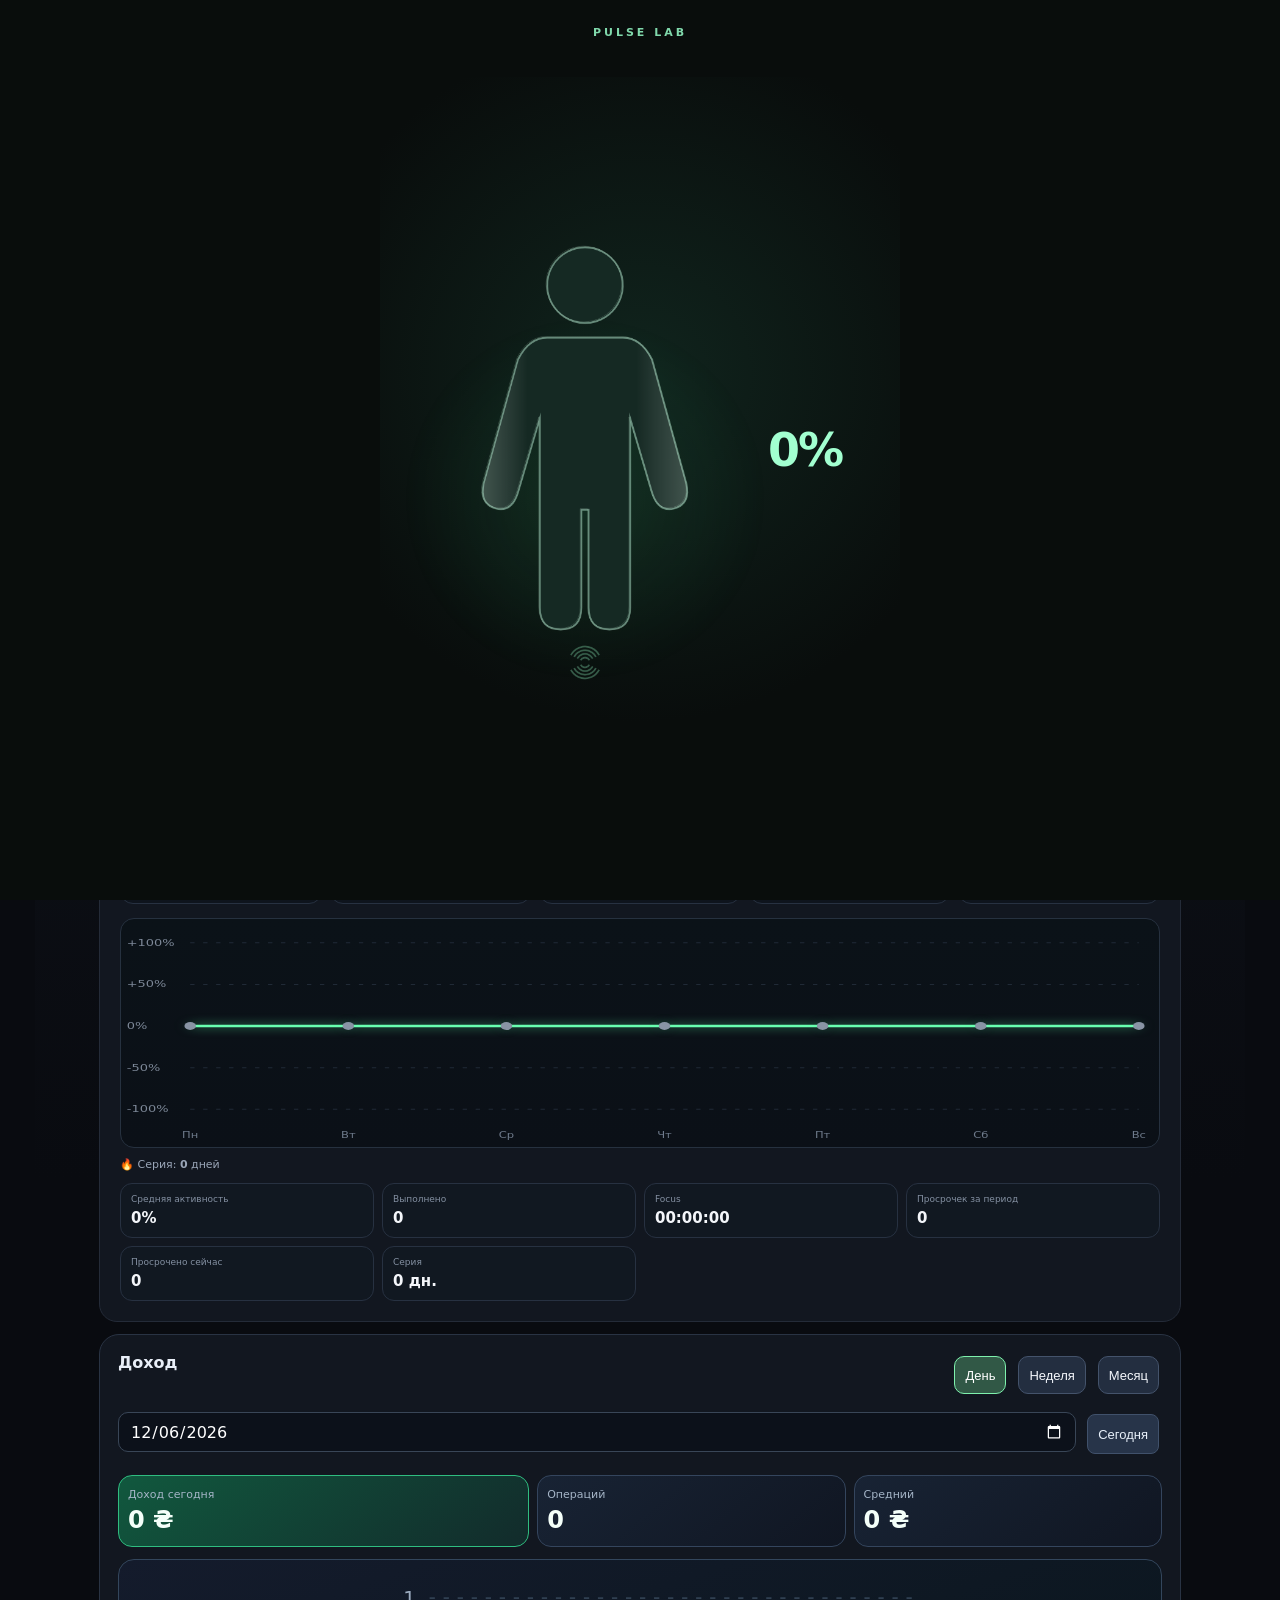
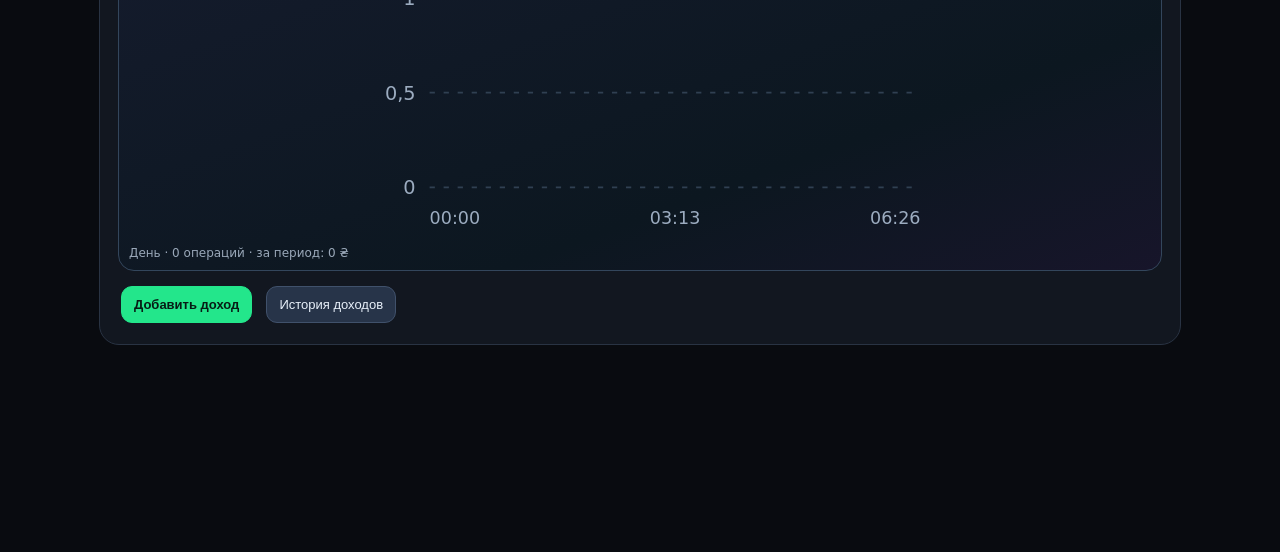
==== public/index.html @ f52d04af "Publish numbered income markers to production and refresh settings version/date" ====
<!doctype html><html lang="ru"><head>
<meta charset="utf-8"><meta name="viewport" content="width=device-width,initial-scale=1,viewport-fit=cover">
<meta name="theme-color" content="#0e1117"><meta name="robots" content="noindex,nofollow"><title>Pulse Dashboard</title><link rel="manifest" href="./manifest.json"><meta name="apple-mobile-web-app-capable" content="yes"><meta name="apple-mobile-web-app-status-bar-style" content="black-translucent"><meta name="apple-mobile-web-app-title" content="Pulse"><meta name="mobile-web-app-capable" content="yes">
<style>
*{box-sizing:border-box}html,body{min-height:100%;background:#090b10}body{margin:0;color:#f4f6fa;font-family:Inter,system-ui,-apple-system,"Segoe UI",sans-serif}.app{max-width:520px;min-height:100vh;margin:auto;padding:calc(24px + env(safe-area-inset-top)) 18px calc(145px + env(safe-area-inset-bottom));background:linear-gradient(180deg,#11151e,#090b10 55%)}.hidden{display:none!important}header{display:flex;justify-content:space-between;align-items:center;margin-bottom:20px}.eyebrow{font-size:11px;letter-spacing:3px;color:#8f9aab}h1{font-size:26px;margin:5px 0}.avatar{width:44px;height:44px;border:0;border-radius:14px;background:#f2f5f9;color:#11151e;display:grid;place-items:center;font-weight:800}.profile-wrap{position:relative}.profile-menu{position:absolute;right:0;top:52px;z-index:90;width:190px;background:#171c25;border:1px solid #343d4c;border-radius:14px;padding:7px;box-shadow:0 20px 50px #0009}.profile-menu button{width:100%;border:0;background:transparent;color:#e5eaf1;text-align:left;padding:11px;border-radius:9px}.hero{display:flex;align-items:center;justify-content:space-between;padding:20px;border:1px solid #2a3140;border-radius:22px;background:linear-gradient(135deg,#1d2431,#121720)}.hero span{display:block;color:#8994a6;font-size:13px}.hero strong{display:block;font-size:20px;margin-top:5px}.score{width:76px;height:76px;border-radius:50%;border:7px solid #dce7f7;display:flex;flex-direction:column;align-items:center;justify-content:center}.score b{font-size:23px}.score small{font-size:9px;color:#8994a6}.stats{display:grid;grid-template-columns:repeat(3,1fr);gap:10px;margin:14px 0}.stats article,.panel,.settings-card{background:#121720;border:1px solid #242b38;border-radius:18px;padding:15px}.stats article{min-height:70px;display:flex;justify-content:center;flex-direction:column}.stats span{display:block;color:#8994a6;font-size:11px}.stats b{display:block;font-size:18px;margin-top:7px}.clickable{cursor:pointer}.panel,.settings-card{margin-top:12px}.panel-title,.modal-head{display:flex;align-items:center;justify-content:space-between;gap:12px}.panel-title h2,.settings-card h2{font-size:16px;margin:0}.panel-title>span{font-size:11px;color:#8994a6}.task-row{display:grid;grid-template-columns:minmax(0,1fr);align-items:center;gap:10px;padding:13px 0;border-bottom:1px solid #252b36;cursor:pointer}.task-row:last-child{border-bottom:0}.task-text{font-size:14px;overflow-wrap:anywhere}.task-text small{font-size:10px;color:#aeb8c7}.delete-btn{width:34px;height:34px;border:0;background:transparent;color:#667181;font-size:16px}.empty{color:#778292;text-align:center;padding:24px 5px 10px;font-size:13px}.urgent{animation:pulseDanger 2.6s ease-in-out infinite}.urgent .countdown{color:#ff8e9e}.urgent .task-text small{color:#ff8e9e;font-weight:800}@keyframes pulseDanger{0%,100%{box-shadow:0 0 0 rgba(255,70,90,0);background:#121720}50%{box-shadow:0 0 20px rgba(255,70,90,.20);background:#24171c}}.chart{height:125px;display:flex;align-items:flex-end;gap:10px;padding-top:20px}.chart div{flex:1;background:linear-gradient(#eef3fb,#6f7c90);border-radius:7px 7px 3px 3px;min-height:5px}.days{display:flex;justify-content:space-between;color:#697486;font-size:10px;margin-top:8px}.streak-row{margin-top:14px;color:#9aa6b8;font-size:11px}.primary,.secondary,.danger-btn{border:0;border-radius:10px;padding:10px 13px;font-weight:700}.primary{background:#e8eef8;color:#11151e}.secondary{background:#29313d;color:#dfe6ef}.danger-btn{background:#3a2026;color:#ffdfe5}.task-summary,.project-summary{display:grid;grid-template-columns:repeat(3,1fr);gap:10px;margin-bottom:12px}.task-summary div,.project-summary div{background:#121720;border:1px solid #242b38;border-radius:16px;padding:14px}.task-summary span,.project-summary span{display:block;color:#8994a6;font-size:10px}.task-summary b,.project-summary b{display:block;font-size:20px;margin-top:7px}.task-filters{display:flex;gap:7px;overflow:auto;padding:2px 0 5px;margin-bottom:6px}.filter-btn{white-space:nowrap;border:1px solid #293241;background:#121720;color:#8994a6;border-radius:10px;padding:8px 11px;font-size:11px}.filter-btn.active{background:#e8eef8;color:#11151e;border-color:#e8eef8;font-weight:700}.full-task-card{background:#121720;border:1px solid #242b38;border-radius:17px;padding:14px;margin-top:10px;cursor:pointer}.full-task-card.done{border-left:4px solid #4bb879;background:linear-gradient(90deg,rgba(75,184,121,.09),#121720 35%)}.full-task-card.done h3{color:#58d58d;text-decoration:none}.full-task-card.deleted{opacity:.7;border-style:dashed}.full-task-top{display:grid;grid-template-columns:minmax(0,1fr) auto;gap:9px}.full-task-card h3{font-size:14px;margin:1px 0 4px}.full-task-card p{color:#8994a6;font-size:11px;line-height:1.45;margin:5px 0}.time-info{font-size:9px;color:#788496;margin-top:7px}.countdown{display:block;font-size:10px;font-weight:700;color:#cdd7e5;margin-top:5px}.countdown.overdue{color:#ff9cab}.project-badge{display:inline-block;margin-top:6px;padding:5px 8px;border-radius:8px;background:#243b58;color:#9dccff;font-size:10px;font-weight:800;cursor:pointer}.focus-total{display:inline-block;margin-top:8px;padding:6px 9px;border-radius:9px;background:#211b37;color:#d9c8ff;font-size:10px;font-weight:800}.done-report{margin-top:8px;padding:10px;border-radius:10px;background:#14271e;color:#bde8cd;font-size:11px;line-height:1.5}.done-meta{margin-top:7px;color:#8eb89e;font-size:10px}.task-card-actions{display:flex;gap:5px}.task-card-actions button{border:0;border-radius:7px;background:#252c38;color:#cbd3df;padding:6px 8px;font-size:10px}.task-card-actions .delete{background:#342126;color:#ffb8c2}.project-card{background:#121720;border:1px solid #242b38;border-left:4px solid #d9a928;border-radius:18px;padding:16px;margin-top:12px}.project-card.overdue{border-left-color:#d65764}.project-card.done{border-left-color:#4bb879}.project-card.flash{animation:flash 1.5s ease}@keyframes flash{50%{box-shadow:0 0 26px rgba(124,183,255,.42)}}.project-card-head{display:flex;justify-content:space-between;gap:12px}.project-card h3{margin:0;font-size:16px}.project-card p{color:#8994a6;font-size:12px;line-height:1.45;margin:8px 0 14px}.project-progress{height:8px;background:#252c38;border-radius:10px;overflow:hidden}.project-progress i{display:block;height:100%;background:#dce7f7}.project-meta{display:flex;justify-content:space-between;color:#8994a6;font-size:10px;margin-top:8px}.project-actions{display:flex;gap:7px}.mini-btn{border:0;background:#252c38;color:#cbd3df;border-radius:8px;padding:7px 9px;font-size:11px}.settings-card p,.settings-card small,.muted{color:#8994a6;line-height:1.5}.settings-card strong{display:block;font-size:22px;margin:8px 0}.wide{width:100%;margin-top:6px}.history-list{display:grid;gap:9px;margin-top:12px}.history-item{border:1px solid #2a3340;border-left:4px solid #94a0b0;border-radius:12px;padding:11px;background:#10151d}.history-item.green{border-left-color:#5bd18d}.history-item.blue{border-left-color:#7cb7ff}.history-item.yellow{border-left-color:#e8bd5d}.history-item.red{border-left-color:#ff7385}.history-item.violet{border-left-color:#b894ff}.history-item b{display:block;font-size:12px}.history-item small{display:block;color:#8994a6;font-size:9px;margin-top:4px}.history-item p{margin:6px 0 0;color:#cbd3df;font-size:11px}.bottom-nav{position:fixed;z-index:50;left:50%;bottom:0;transform:translateX(-50%);width:min(520px,100%);display:grid;grid-template-columns:repeat(4,1fr);padding:12px 8px calc(12px + env(safe-area-inset-bottom));background:rgba(14,17,23,.97);border-top:1px solid #252b36;backdrop-filter:blur(16px)}.bottom-nav button{border:0;background:none;color:#8b95a5;display:flex;flex-direction:column;align-items:center;justify-content:center;gap:5px;font-size:9px;min-height:48px}.bottom-nav svg{width:23px;height:23px;fill:none;stroke:currentColor;stroke-width:1.8}.bottom-nav .active{color:#dfe5ef}.add-nav{color:#fff!important;justify-content:center}.add-nav .plus{width:34px;height:34px;border-radius:11px;background:#edf2f8;color:#11151e;display:grid;place-items:center;font-size:25px;line-height:1;margin:0;box-shadow:none}.modal{position:fixed;inset:0;z-index:1000;display:flex;align-items:center;justify-content:center;padding:20px;background:#000b;backdrop-filter:blur(5px)}.modal-card{width:min(440px,100%);max-height:90vh;overflow:auto;padding:18px;background:#171c25;border:1px solid #343d4c;border-radius:20px}.modal-card{position:relative}.modal-head h3{margin:0;padding-right:54px}.modal-head button{border:0;background:none;color:#8792a3;font-size:23px}#taskDetailModal .modal-head{min-height:48px;align-items:flex-start}#detailClose{position:absolute;top:12px;right:12px;width:44px;height:44px;border-radius:14px!important;background:#252c38!important;color:#dfe5ef!important;font-size:30px!important;line-height:1!important;display:grid;place-items:center;padding:0!important}#taskDetailModal .detail-grid{margin-top:14px}.modal-card input,.modal-card textarea,.modal-card select{width:100%;padding:13px;border-radius:12px;border:1px solid #3a4352;background:#0d1118;color:#fff;color-scheme:dark}.modal-card input{margin:14px 0}.modal-card textarea{min-height:92px;resize:vertical;margin:0 0 15px}.modal-card select{margin:0 0 15px}.modal-card input[type=datetime-local]{margin:0 0 12px}.field-label{display:block;color:#a3adbc;font-size:12px;margin:5px 0 8px}.actions{display:flex;justify-content:flex-end;gap:9px;margin-top:14px}.detail-grid{display:grid;grid-template-columns:minmax(0,1fr) 120px;gap:14px}.detail-focus{border:1px solid #654da2;background:radial-gradient(circle at 50% 30%,rgba(184,148,255,.22),#1c1830);color:#eee7ff;border-radius:16px;padding:12px;text-align:center;min-height:112px;display:flex;flex-direction:column;justify-content:center;align-items:center;animation:focusPulse 2.2s ease-in-out infinite}.detail-focus.running{animation:none;background:#14271e;border-color:#4b9b6b}.detail-focus b{font-size:14px}.detail-focus small{font-size:9px;color:#c9baf0;margin-top:5px}.detail-focus span{font-size:12px;font-weight:800;margin-top:6px}@keyframes focusPulse{0%,100%{box-shadow:0 0 0 rgba(184,148,255,0)}50%{box-shadow:0 0 28px rgba(184,148,255,.36)}}.notes-head{display:flex;justify-content:space-between;align-items:center;margin-top:16px}.notes-head h4{margin:0}.notes-list{display:grid;gap:8px;margin-top:9px}.note{background:#10151c;border:1px solid #2a3340;border-radius:12px;padding:10px}.note small{color:#8994a6;font-size:9px}.note p{font-size:12px;line-height:1.5;margin:6px 0;white-space:pre-wrap}.note-actions{display:flex;gap:7px}.note-actions button{border:0;background:#252c38;color:#cbd3df;border-radius:7px;padding:6px 8px;font-size:9px}.note-actions .delete{background:#342126;color:#ffb8c2}.focus-overlay{position:fixed;inset:0;z-index:1500;background:#000c;display:grid;place-items:center;padding:20px;backdrop-filter:blur(8px)}.focus-box{width:min(400px,100%);background:#151b25;border:1px solid #354154;border-radius:24px;padding:24px;text-align:center}.focus-box h2{font-size:18px}.focus-clock{font-size:44px;font-weight:800;letter-spacing:2px;margin:28px 0}.focus-actions{display:flex;justify-content:center;gap:10px}@media(min-width:700px){body{padding:35px}.app{border-radius:28px}}@media(min-width:1100px){.app{max-width:900px}.bottom-nav{width:min(900px,100%)}.panel{padding:20px}}@media(min-width:2000px){.app{max-width:1500px;padding:46px 50px 190px}.bottom-nav{width:min(1500px,100%)}h1{font-size:38px}.stats article{min-height:110px}.stats span{font-size:16px}.stats b{font-size:30px}.panel{padding:28px}.panel-title h2{font-size:24px}.task-text,.full-task-card h3{font-size:19px}.chart{height:220px}.modal-card{width:min(700px,100%);font-size:18px}.focus-box{width:min(620px,100%)}.focus-clock{font-size:74px}}@media(min-width:3200px){.app{max-width:2300px;padding:70px 80px 250px}.bottom-nav{width:min(2300px,100%)}h1{font-size:54px}.eyebrow{font-size:18px}.hero{padding:46px}.hero strong{font-size:44px}.stats article{min-height:150px}.stats span{font-size:22px}.stats b{font-size:46px}.panel{padding:38px;border-radius:30px}.panel-title h2{font-size:34px}.task-text,.full-task-card h3,.project-card h3{font-size:27px}.chart{height:320px}.bottom-nav button{font-size:20px}.bottom-nav svg{width:42px;height:42px}}

.draft-head{display:flex;align-items:center;justify-content:space-between;gap:10px;border-top:1px solid #2b3340;padding-top:13px;margin-top:6px}.draft-row{display:grid;grid-template-columns:22px minmax(0,1fr) 36px;gap:8px;align-items:center;margin-top:8px}.draft-row input{margin:0!important}.draft-row .draft-check{width:17px!important;height:17px!important}.draft-row button{border:0;border-radius:8px;background:#342126;color:#ffb8c2;height:38px}.project-inline-tasks{margin-top:11px;border-top:1px solid #252d39;padding-top:8px}.project-inline-task{display:flex;align-items:center;gap:8px;padding:6px 0;font-size:11px;color:#d3dae4}.project-inline-task input{width:15px;height:15px;margin:0}.project-inline-task.done span{color:#58d58d}.task-side{display:flex;flex-direction:column;align-items:stretch;gap:8px;min-width:108px}.card-focus-btn{border:1px solid #654da2!important;background:radial-gradient(circle at 50% 30%,rgba(184,148,255,.25),#1c1830)!important;color:#eee7ff!important;border-radius:12px!important;padding:13px 10px!important;font-size:12px!important;font-weight:800!important;animation:focusPulse 2.2s ease-in-out infinite}.card-focus-btn.running{animation:none;background:#14271e!important;border-color:#4b9b6b!important}.card-focus-time{font-size:10px;color:#c9baf0;text-align:center;font-variant-numeric:tabular-nums}.detail-focus-wrap{display:flex;flex-direction:column;gap:7px}.detail-focus-time{text-align:center;color:#c9baf0;font-size:11px;font-weight:800;font-variant-numeric:tabular-nums}

.task-side{min-width:124px}
.task-card-actions{display:grid!important;grid-template-columns:1fr 1fr;gap:8px!important}
.task-card-actions button{min-width:0!important;height:40px!important;padding:0!important;font-size:18px!important;border-radius:11px!important;display:grid;place-items:center}
.task-card-actions .edit-icon{font-size:19px!important}
.card-focus-btn{width:100%;min-height:54px}
.project-summary.project-filters{display:grid;grid-template-columns:repeat(3,1fr);gap:10px}
.project-filter-btn{border:1px solid #242b38;background:#121720;color:#f4f6fa;border-radius:16px;padding:14px;text-align:left}
.project-filter-btn span{display:block;color:#8994a6;font-size:10px}
.project-filter-btn b{display:block;font-size:20px;margin-top:7px}
.project-filter-btn.active{border-color:#dce7f7;box-shadow:inset 0 0 0 1px rgba(220,231,247,.25);background:#18202c}
.detail-delete-row{display:flex;justify-content:flex-end;margin-top:12px}
.detail-delete-btn{border:1px solid #5b2c35;background:#342126;color:#ffb8c2;border-radius:10px;padding:10px 13px;font-weight:700}

.note-flag{display:inline-grid;place-items:center;min-width:31px;height:22px;padding:0 6px;border:1px solid #3a4658;border-radius:7px;background:#202734;color:#b9c5d6;font-size:9px;font-weight:800;letter-spacing:.5px;text-transform:lowercase}
.task-row.has-note{grid-template-columns:minmax(0,1fr) auto}
.task-note-flag{align-self:center}
.full-task-note-flag{margin-top:7px}
.detail-actions{display:grid!important;grid-template-columns:1fr 1fr 1.35fr!important;gap:9px!important;align-items:stretch}
.detail-actions button{min-width:0}
.detail-delete-btn{border:1px solid #5b2c35;background:#342126;color:#ffb8c2;border-radius:10px;padding:10px 9px;font-weight:700}
</style><style>
.liquid-panel{margin:16px 0;padding:22px;border:1px solid #284639;border-radius:24px;background:radial-gradient(ellipse at 40% 40%,#15342966,transparent 65%),#10191a}.liquid-top{display:flex;justify-content:space-between;gap:12px;align-items:center}.liquid-top h2{font-size:19px;margin:5px 0}.liquid-kicker{color:#80d9ac;font-size:10px;letter-spacing:2px}.liquid-tag{font-size:10px;color:#9ddbb9;border:1px solid #365c46;padding:6px 9px;border-radius:20px}.liquid-stage{position:relative;display:grid;grid-template-columns:1fr 100px;align-items:center;min-height:320px}.liquid-stage canvas{width:100%;height:340px;object-fit:contain;touch-action:pan-y;cursor:grab}.liquid-value strong{font-size:43px;color:#a2ffd0;letter-spacing:-2px}.liquid-value p{font-size:11px;color:#92aa9d;line-height:1.6}.liquid-controls{display:flex;flex-wrap:wrap;gap:8px}.liquid-controls button{min-height:44px;border:1px solid #315c45;border-radius:12px;padding:10px 12px;background:#1b3024;color:#d7ffe6;font:inherit;font-size:12px}.liquid-controls button:first-child{background:#a2ffd0;color:#11251a;font-weight:750}.liquid-label{display:flex;justify-content:space-between;margin-top:20px;color:#a4baad;font-size:11px}.liquid-panel input[type=range]{width:100%;accent-color:#86efb0;min-height:36px}.liquid-status{min-height:34px;font-size:11px;line-height:1.5;color:#90a99b;margin:10px 0 0}.liquid-note{font-size:10px;color:#647c6d;line-height:1.5;margin:8px 0 0}@media(max-width:370px){.liquid-panel{padding:15px}.liquid-stage{grid-template-columns:1fr 85px}.liquid-value strong{font-size:36px}}
</style>
<style id="pulse40css">
.ext-badges{display:inline-flex;gap:5px;align-items:center;margin-top:6px;flex-wrap:wrap}.ext-badge{display:inline-grid;place-items:center;min-width:25px;height:22px;padding:0 6px;border:1px solid #3a4658;border-radius:7px;background:#202734;color:#c9d5e6;font-size:10px;font-weight:800}.ext-badge.daily{color:#a2ffd0;border-color:#315c45}.ext-badge.material{color:#f6d48e;border-color:#66552f}.ext-badge.check{color:#b9d8ff;border-color:#35527a}.ext-section{margin-top:13px;padding:13px;border:1px solid #283140;border-radius:14px;background:#0f141c}.ext-section h4{margin:0 0 10px;font-size:13px}.ext-row{display:flex;gap:8px;align-items:center;margin:7px 0}.ext-row input[type=text],.ext-row input[type=url],.ext-row input[type=time],.ext-row input[type=date],.ext-row select{flex:1;min-width:0;background:#0c1017;border:1px solid #303949;color:#eef3f9;border-radius:9px;padding:9px}.ext-mini{border:0;border-radius:8px;background:#28313e;color:#dce5ef;padding:7px 9px}.ext-danger{background:#3a2026;color:#ffdfe5}.ext-muted{color:#7f8a9b;font-size:10px;line-height:1.45}.ext-tabs{display:flex;gap:6px;overflow:auto;margin:8px 0 12px}.ext-tabs button{white-space:nowrap;border:1px solid #293241;background:#121720;color:#8994a6;border-radius:9px;padding:7px 10px;font-size:10px}.ext-tabs button.active{background:#e8eef8;color:#11151e}.ext-grid{display:grid;grid-template-columns:repeat(2,1fr);gap:8px}.ext-metric{background:#111821;border:1px solid #273141;border-radius:12px;padding:10px}.ext-metric span{display:block;color:#8490a2;font-size:9px}.ext-metric b{display:block;margin-top:5px;font-size:15px}.daily-rule-card{background:#121720;border:1px solid #284639;border-left:4px solid #63d79a;border-radius:16px;padding:13px;margin-top:10px}.daily-rule-card.paused{opacity:.58}.daily-rule-card h3{margin:0 0 6px;font-size:14px}.daily-rule-card p{margin:4px 0;color:#8994a6;font-size:11px}.calendar-box{background:#10151d;border:1px solid #273141;border-radius:15px;padding:12px;margin-bottom:10px}.calendar-head{display:flex;justify-content:space-between;align-items:center;gap:8px}.calendar-list{margin-top:10px}.calendar-item{border-top:1px solid #252d39;padding:9px 0}.calendar-item:first-child{border-top:0}.calendar-item b{font-size:12px}.calendar-item small{display:block;color:#8490a2;margin-top:3px}.pulse-modal-screen{position:fixed;inset:0;z-index:600;background:#090b10f5;display:grid;place-items:center;padding:18px}.pulse-modal-card{width:min(520px,100%);max-height:90vh;overflow:auto;background:#121720;border:1px solid #2a3443;border-radius:22px;padding:18px}.pulse-modal-card h2{margin:0 0 12px}.pulse-modal-card .actions{position:sticky;bottom:0;background:#121720;padding-top:10px}.morning-kpi{display:grid;grid-template-columns:repeat(2,1fr);gap:8px;margin:12px 0}.morning-kpi div{background:#0e141d;border:1px solid #273141;border-radius:12px;padding:11px}.morning-kpi span{font-size:9px;color:#8490a2;display:block}.morning-kpi b{font-size:15px;display:block;margin-top:5px}.project-dashboard{position:fixed;inset:0;z-index:550;background:#090b10;overflow:auto;padding:calc(22px + env(safe-area-inset-top)) 18px calc(40px + env(safe-area-inset-bottom))}.project-dashboard-inner{max-width:520px;margin:auto}.project-dashboard-top{display:flex;justify-content:space-between;gap:10px;align-items:center}.project-dashboard-progress{font-size:42px;font-weight:850;margin:16px 0}.project-dashboard-list .full-task-card{margin-top:8px}.activity-summary{margin-top:10px}.activity-bars{height:100px;display:flex;align-items:flex-end;gap:4px;margin-top:10px}.activity-bars i{flex:1;min-height:3px;background:#8794a7;border-radius:4px 4px 2px 2px}.score-log{max-height:210px;overflow:auto}.score-log div{display:flex;justify-content:space-between;gap:10px;padding:7px 0;border-bottom:1px solid #252d39;font-size:10px}.score-log strong.pos{color:#6fe5a4}.score-log strong.neg{color:#ff9cab}
#pulseAnimScreen{position:fixed;inset:0;z-index:700;background:#090d0c;display:flex;align-items:center;justify-content:center;padding:12px}#pulseAnimScreen.hidden{display:none!important}#pulseAnimScreen .liquid-panel{width:min(520px,100%);margin:0;border:0;background:radial-gradient(circle at 50% 40%,#15342999,transparent 67%);box-shadow:none}#pulseAnimScreen .liquid-top,#pulseAnimScreen .liquid-controls,#pulseAnimScreen .liquid-label,#pulseAnimScreen .liquid-panel>input,#pulseAnimScreen .liquid-status,#pulseAnimScreen .liquid-note{display:none!important}#pulseAnimScreen .liquid-stage{grid-template-columns:1fr 110px;min-height:78vh}#pulseAnimScreen .liquid-stage canvas{height:72vh;max-height:680px}#pulseAnimScreen .liquid-value strong{font-size:46px}#pulseAnimScreen .liquid-value p:first-of-type{display:none}.pulse-splash{animation:pulseScreenFlash .9s ease}@keyframes pulseScreenFlash{0%{box-shadow:inset 0 0 0 0 #68f2aa00}35%{box-shadow:inset 0 0 120px 25px #68f2aa55}100%{box-shadow:inset 0 0 0 0 #68f2aa00}}
.settings-ext label{display:flex;justify-content:space-between;align-items:center;gap:12px;margin:10px 0;font-size:12px}.settings-ext input,.settings-ext select{background:#0c1017;color:#eef3f9;border:1px solid #303949;border-radius:9px;padding:8px;max-width:170px}.rule-days{display:flex;gap:5px;flex-wrap:wrap}.rule-days label{display:flex;gap:3px;align-items:center;background:#171e28;border-radius:8px;padding:6px;font-size:10px}
</style>
<style id="pulseCorrections41">
/* Corrections 1-13: presentation only where possible, preserving current Pulse behavior */
#pulseAnimScreen .anim-brand{position:absolute;top:calc(26px + env(safe-area-inset-top));left:50%;transform:translateX(-50%);z-index:3;color:#80d9ac;font-size:11px;font-weight:800;letter-spacing:3px;white-space:nowrap}
#pulseAnimScreen #liquidAngle{display:none!important}
.score{position:relative;overflow:hidden;border:2px solid #667181!important;background:#0d1218!important;isolation:isolate}
.score canvas{position:absolute;inset:0;width:100%;height:100%;z-index:0;pointer-events:none}
.score b,.score small{position:relative;z-index:2;text-shadow:0 1px 4px #000}
.score b{line-height:1}
.task-row{grid-template-columns:minmax(0,1fr) auto!important}
.task-row .task-text{grid-column:1;min-width:0}
.task-row .ext-badges{grid-column:2;grid-row:1;align-self:center;justify-self:end;margin:0;max-width:190px;justify-content:flex-end}
.task-row>.note-flag{display:none!important}
.ext-badges svg{width:13px;height:13px;display:block}
#taskList{border-top:1px solid #252b36;margin-top:12px;padding-top:2px}
#extChecklist .ext-row{display:grid;grid-template-columns:24px minmax(0,1fr) 38px;gap:9px;align-items:center}
#extChecklist .ext-row input[type=checkbox]{width:18px!important;height:18px!important;margin:0!important;justify-self:center}
#extChecklist .ext-row input[type=text]{width:100%!important;min-width:0!important;margin:0!important;color:#eef3f9!important;background:#0c1017!important}
#extChecklist .ext-row button{width:38px;height:38px;padding:0}
#detailClose{display:none!important}
#detailOk{width:100%;margin-top:14px;min-height:46px}
.pulse-modal-card input,.pulse-modal-card textarea,.pulse-modal-card select{width:100%;padding:12px;border-radius:11px;border:1px solid #3a4352;background:#0d1118;color:#fff;color-scheme:dark;font:inherit}
.pulse-modal-card input,.pulse-modal-card select{margin:7px 0 12px}
.rule-week{display:grid;grid-template-columns:repeat(7,1fr);gap:6px;margin:8px 0 14px}
.rule-day{min-width:0;border:1px solid #313b4b;background:#111821;color:#7f8a9b;border-radius:10px;padding:9px 2px;font-size:10px;font-weight:800}
.rule-day.active{background:#dfe8f4;color:#11151e;border-color:#dfe8f4}
#extRuleDays.rule-week{display:grid!important}
#extRuleDays.rule-week.hidden{display:none!important}
#extRuleDays .rule-day{cursor:pointer}
@media(min-width:700px){
  .modal{align-items:flex-start!important;overflow-y:auto!important;padding-top:calc(48px + env(safe-area-inset-top))!important;padding-bottom:calc(32px + env(safe-area-inset-bottom))!important}
  .modal-card{margin:0 auto!important;max-height:calc(100dvh - 96px - env(safe-area-inset-top) - env(safe-area-inset-bottom))!important}
  .pulse-modal-screen{align-items:flex-start!important;overflow-y:auto!important;padding-top:calc(48px + env(safe-area-inset-top))!important;padding-bottom:calc(32px + env(safe-area-inset-bottom))!important}
  .pulse-modal-card{margin:0 auto!important;max-height:calc(100dvh - 96px - env(safe-area-inset-top) - env(safe-area-inset-bottom))!important}
}
</style>
<style id="pulseHotfix42">
.modal,.pulse-modal-screen{align-items:flex-start!important;overflow-y:auto!important;padding-top:max(48px,calc(env(safe-area-inset-top) + 32px))!important;padding-bottom:max(28px,calc(env(safe-area-inset-bottom) + 20px))!important}
.modal-card,.pulse-modal-card{margin:0 auto!important;max-height:calc(100dvh - 88px - env(safe-area-inset-top) - env(safe-area-inset-bottom))!important}
@media(max-height:650px){.modal,.pulse-modal-screen{padding-top:max(28px,calc(env(safe-area-inset-top) + 20px))!important}.modal-card,.pulse-modal-card{max-height:calc(100dvh - 54px - env(safe-area-inset-top) - env(safe-area-inset-bottom))!important}}
</style><style id="pulseScoreRepair43">.score-total{border-bottom:1px solid #303949;padding-bottom:8px!important;margin-bottom:6px!important;font-weight:800}</style><style id="pulseActivityNeon44">
.activity-today{display:grid;grid-template-columns:repeat(5,minmax(0,1fr));gap:8px;margin:12px 0 14px}
.activity-today .today-metric{background:#0e141d;border:1px solid #273141;border-radius:13px;padding:10px;min-width:0}
.activity-today span{display:block;color:#7f8b9d;font-size:9px;margin-bottom:5px}
.activity-today b{display:block;font-size:14px;white-space:nowrap;overflow:hidden;text-overflow:ellipsis}
.activity-today b.pos{color:#7dffc0;text-shadow:0 0 12px rgba(64,255,164,.35)}
.activity-today b.neg{color:#ff8295;text-shadow:0 0 12px rgba(255,73,105,.32)}
#activityChart{height:230px!important;display:block!important;padding:0!important;position:relative;overflow:hidden;border:1px solid #26313f;border-radius:14px;background:linear-gradient(180deg,#0b1218,#0b1017)}
#activityChart svg{display:block;width:100%;height:100%}
#activityDays{display:none!important}
.activity-summary{margin-top:12px}
.activity-summary .ext-grid{grid-template-columns:repeat(4,minmax(0,1fr))}
.neon-grid{stroke:#2a3544;stroke-width:1;stroke-dasharray:3 6;opacity:.7}
.neon-zero{stroke:#768396;stroke-width:1.4;opacity:.9}
.neon-pos{stroke:#68ffb0;stroke-width:2.5;filter:drop-shadow(0 0 5px rgba(91,255,171,.7))}
.neon-neg{stroke:#ff627a;stroke-width:2.5;filter:drop-shadow(0 0 5px rgba(255,76,105,.72))}
.neon-marker-pos{fill:#75ffb7;filter:drop-shadow(0 0 5px rgba(91,255,171,.9))}
.neon-marker-neg{fill:#ff6a80;filter:drop-shadow(0 0 5px rgba(255,76,105,.9))}
.neon-marker-zero{fill:#8994a5}
.neon-axis{fill:#7e8999;font-size:9px}
.neon-date{fill:#6f7b8c;font-size:8px}
.streak-row{margin-top:10px}
@media(max-width:620px){
 .activity-today{grid-template-columns:repeat(2,minmax(0,1fr))}
 .activity-today .today-metric:first-child{grid-column:span 2}
 .activity-summary .ext-grid{grid-template-columns:repeat(2,minmax(0,1fr))}
 #activityChart{height:210px!important}
}
</style><style>@media(min-width:700px){.app{max-width:960px;padding:32px 38px 150px}.bottom-nav{width:min(960px,100%)}.ext-grid{grid-template-columns:repeat(4,minmax(0,1fr))}}@media(min-width:1200px){.app{max-width:1280px;padding:44px 64px 160px}.bottom-nav{width:min(1280px,100%)}.hero{min-height:260px}}@media(min-width:1920px){html{font-size:21px}.app{max-width:1600px}.bottom-nav{width:min(1600px,100%)}button,input,textarea,select{font-size:inherit}}@media(hover:none){button{min-height:40px}}@media(prefers-reduced-motion:reduce){*,*::before,*::after{animation-duration:.01ms!important;transition-duration:.01ms!important}}</style><style>.pulse-screen-header button,.pulse-screen button{font:inherit;color:#e8f0fa;background:#273449;border:1px solid #40516b;border-radius:12px;padding:11px 14px;min-height:42px}.pulse-screen-header button{font-size:13px}.pulse-screen{display:flex;flex-direction:column;gap:12px}.pulse-screen .pulse-card{background:linear-gradient(145deg,#1c2634,#131b27);border:1px solid #334155;border-radius:17px;padding:17px;margin:0}.pulse-screen .pulse-card b{font-size:16px}.pulse-screen .pulse-card p{font-size:14px;line-height:1.55;color:#c8d4e2}.pulse-screen .pulse-actions{display:flex;gap:6px;flex-wrap:wrap;margin-top:12px}.pulse-screen .pulse-actions button{font-size:12px;min-height:38px}.pulse-form{background:#101823;border:1px solid #354359;border-radius:16px;padding:16px;margin-top:8px}.pulse-form h2{margin:0 0 12px}.pulse-toolbar{display:flex;gap:8px;flex-wrap:wrap;align-items:center}.pulse-toolbar input{flex:1;min-width:150px}.pulse-countdown{font-size:20px;font-weight:750;letter-spacing:1px;color:#82efae;font-variant-numeric:tabular-nums;margin:8px 0}.pulse-income-period{display:flex;gap:3px;flex-wrap:wrap}.pulse-income-period button{padding:5px 7px;font-size:11px;min-height:30px;border:1px solid #40516b;border-radius:8px;background:#273449;color:#e8f0fa}.pulse-detail{padding:8px 0;border-top:1px solid #334155}.pulse-screen-header{gap:10px}</style><style>
#homeView .pulse-brand{font-size:clamp(27px,6vw,40px);font-weight:900;letter-spacing:.14em;line-height:1.05;margin:4px 0;background:linear-gradient(100deg,#fff 10%,#9fffd1 95%);background-clip:text;-webkit-background-clip:text;color:transparent;text-shadow:0 6px 28px #5bdba522}
#homeView header .eyebrow{font-size:10px;letter-spacing:.35em;color:#94a6bb}
#pulseHero,#pulseIncome{padding:18px!important;border-radius:20px!important;overflow:hidden}
#pulseDailyQuote{min-height:29px;overflow-wrap:anywhere}
#pulseHero .pulse-countdown{font-size:23px;font-weight:800;letter-spacing:.06em;color:#7ef1ad;font-variant-numeric:tabular-nums}
#pulseIncome .pulse-row{display:flex;align-items:flex-start;justify-content:space-between;gap:8px;flex-wrap:wrap}
#pulseIncome .pulse-income-total{font-size:25px;font-weight:800;margin:12px 0}
#pulseIncome .pulse-graph svg{display:block;width:100%;height:auto;min-height:135px}
#pulseIncome .pulse-income-period button{padding:8px 10px;min-height:38px}
#pulseIncome .pulse-income-period button.selected{background:#315846;border-color:#7ef1ad;color:white}
#pulseIncome .pulse-actions{display:flex;flex-wrap:wrap;gap:8px;margin-top:12px}
#pulseIncome .pulse-actions button{background:#273449;border:1px solid #40516b;color:#e8f0fa;border-radius:11px;padding:10px 12px}
#pulseAddMenu{max-height:min(70vh,430px);overflow:auto;padding:16px!important;border:1px solid #354459;border-radius:18px}
#pulseAddMenu button{background:#253348;color:#e9f1ff;border:1px solid #43536a;border-radius:12px;padding:12px;min-height:44px;margin:4px}
@media(min-width:700px){#pulseIncome .pulse-graph{max-width:100%}#pulseIncome .pulse-graph svg{max-height:270px}}
</style><style>#homeView header .eyebrow.pulse-brand{display:block!important;font-size:clamp(24px,5vw,38px)!important;letter-spacing:.16em!important;font-weight:900!important;line-height:1.15!important;color:#b4fbd2!important;opacity:1!important}#pulseHero .pulse-countdown{font-size:24px!important}#pulseIncome .pulse-graph{height:auto!important;min-height:148px}#pulseIncome .pulse-graph svg{height:auto!important;min-height:148px}#pulseAddMenu.hidden{display:none!important}.pulse-screen .pulse-card>*{margin-top:0}.pulse-screen .pulse-card>*+*{margin-top:10px}</style><style>#pulseIncome .pulse-income-date-row{display:flex;align-items:center;gap:8px;margin-top:10px;flex-wrap:nowrap}#pulseIncome .pulse-income-date-row input{flex:1;min-width:0;max-width:100%;height:40px}#pulseIncome .pulse-income-date-row button{flex:none;white-space:nowrap;min-height:40px;padding:8px 10px;border:1px solid #40516b;border-radius:8px;background:#273449;color:#e8f0fa}#pulseIncome .pulse-income-period{flex-wrap:nowrap;gap:6px}</style><style>#homeView header .eyebrow:not(.pulse-brand){font-size:11px!important;letter-spacing:.25em!important;color:#90a0b7!important;font-weight:500!important}#homeView header h1.pulse-brand{font-size:clamp(29px,7vw,40px)!important;letter-spacing:.16em!important}#pulseIncome .pulse-income-total{display:block!important;font-size:28px!important;font-weight:800!important;color:#f4f8ff!important;margin:14px 0!important}</style><style>
/* Scoped layout corrections: preview-only, notes and thoughts cards */
#pulseExtraView .pulse-screen{display:flex;flex-direction:column;gap:14px;min-width:0}
#pulseExtraView .pulse-screen>.pulse-toolbar{margin:0 0 2px;min-width:0}
#pulseExtraView .pulse-screen>.pulse-entry.pulse-card{display:flex;flex-direction:column;align-items:stretch;gap:10px;min-width:0;width:100%;padding:18px!important;margin:0!important;border-radius:18px;overflow-wrap:anywhere}
#pulseExtraView .pulse-entry.pulse-card>.pulse-row{display:flex;align-items:flex-start;justify-content:space-between;gap:12px;min-width:0}
#pulseExtraView .pulse-entry.pulse-card>.pulse-row>b{min-width:0;flex:1}
#pulseExtraView .pulse-entry.pulse-card>small{display:block;color:#94a3b8;font-size:12px;line-height:1.5}
#pulseExtraView .pulse-entry.pulse-card>p{margin:0!important;line-height:1.55;white-space:pre-wrap;overflow-wrap:anywhere}
#pulseExtraView .pulse-entry.pulse-card>.pulse-countdown{margin:0!important;line-height:1.25}
#pulseExtraView .pulse-entry.pulse-card>.pulse-actions{display:flex;flex-wrap:wrap;gap:8px;margin:2px 0 0!important}
#pulseExtraView .pulse-entry.pulse-card>.pulse-actions button{margin:0!important;min-height:42px}
#pulseExtraView .pulse-entry.pulse-card>.pulse-detail{padding:12px;border-radius:12px;background:#101923}
#pulseExtraView .pulse-screen>button{width:100%;min-height:46px;margin:0!important}
#pulseIncome .pulse-income-total{font-size:28px!important;font-weight:800!important;display:block!important}
</style><style>
/* Preview income history: keep the graph in normal document flow above its cards. */
#pulseExtraView .pulse-screen>.pulse-graph{display:block!important;position:relative!important;flex:none!important;width:100%!important;height:auto!important;min-height:0!important;overflow:visible!important;margin:0 0 12px!important}
#pulseExtraView .pulse-screen>.pulse-graph svg{display:block!important;width:100%!important;height:auto!important;min-height:155px!important;max-height:none!important}
#pulseExtraView .pulse-screen>.pulse-graph .pulse-small{position:static!important;display:block!important;line-height:1.5!important}
#pulseExtraView .pulse-screen>.pulse-entry.pulse-card{position:relative!important;flex:none!important}
</style><style>#pulseIncome .pulse-income-kpis{display:grid;grid-template-columns:1.2fr .9fr .9fr;gap:8px;margin:14px 0 12px}#pulseIncome .pulse-income-kpi{min-width:0;padding:12px 9px;border:1px solid #34455d;border-radius:14px;background:linear-gradient(140deg,#182334,#101622)}#pulseIncome .pulse-income-kpi-main{border-color:#2fbd80;background:linear-gradient(140deg,#11583e,#122b2b)}#pulseIncome .pulse-income-kpi small{display:block;color:#a5b5c7;font-size:11px;margin-bottom:5px}#pulseIncome .pulse-income-kpi strong{display:block;color:#f4fff9;font-size:clamp(15px,4vw,24px);white-space:nowrap;overflow:hidden;text-overflow:ellipsis}#pulseIncome .pulse-graph,#pulseExtraView .pulse-graph{position:relative;overflow:visible;border:1px solid #33465c;border-radius:16px;padding:10px;background:linear-gradient(160deg,#141b2c,#0c1720 65%,#17152a)}.pulse-income-point{cursor:pointer;outline:none}.pulse-income-point:focus{stroke:#fff;stroke-width:3}.pulse-income-tooltip{position:absolute;z-index:4;top:12px;right:12px;pointer-events:none;padding:9px 12px;border:1px solid #5d768e;border-radius:11px;background:#101c2cf5;color:#eaf8ff;box-shadow:0 8px 24px #0008;font-size:12px}.pulse-income-tooltip b{display:block;color:#6affad;font-size:17px;margin:3px 0}#pulseIncome .pulse-actions button:first-child{background:#23e68b;color:#071c15;border-color:#23e68b;font-weight:700}@media(max-width:380px){#pulseIncome .pulse-income-kpi{padding:9px 6px}#pulseIncome .pulse-income-kpi strong{font-size:15px}}</style></head><body><main class="app">
<section id="homeView"><header><div><span class="eyebrow">PULSE</span><h1>Мой дашборд</h1></div><div class="profile-wrap"><button id="profileBtn" class="avatar">VK</button><div id="profileMenu" class="profile-menu hidden"><button id="profileSettings">Настройки</button><button id="profileHistory">История</button></div></div></header>
<section class="liquid-panel" id="liquidWidget" aria-labelledby="liquidTitle">
<div class="liquid-top"><div><span class="liquid-kicker">PULSE LAB · LIQUID MOTION</span><h2 id="liquidTitle">Живая статистика</h2></div><span class="liquid-tag">Демо</span></div>
<div class="liquid-stage"><canvas id="liquidCanvas" width="600" height="760" aria-label="Силуэт человека с зелёной водой, реагирующей на наклон"></canvas><div class="liquid-value"><strong id="liquidPercent">72%</strong><p>Заполнение<br>человечка</p><p id="liquidAngle">Наклон 0°</p></div></div>
<div class="liquid-controls"><button type="button" id="liquidSensors">Включить датчики</button><button type="button" id="liquidZero">Калибровка</button><button type="button" id="liquidSplash">Всплеск</button></div>
<label class="liquid-label" for="liquidLevel"><span>Демонстрационный уровень</span><output id="liquidOutput">72%</output></label><input id="liquidLevel" type="range" min="0" max="100" value="72">
<p class="liquid-status" id="liquidStatus" role="status">Наклоняйте телефон после включения датчиков. Без датчиков — проведите пальцем по человечку.</p><p class="liquid-note">Уровень тестовый и не меняет статистику задач. Данные датчиков обрабатываются на устройстве.</p>
</section>

<section class="hero"><div><span>Сегодня</span><strong id="today"></strong></div><div class="score"><b id="score">0</b><small>баллов</small></div></section>
<section class="stats"><article><span>Задачи</span><b id="taskStat">0 / 0</b></article><article id="focusStatCard" class="clickable"><span>Фокус</span><b id="focusToday">0м</b></article><article id="projectStatCard" class="clickable"><span>Проекты</span><b id="projectStat">0</b></article></section>
<section class="panel"><div class="panel-title"><h2>На сегодня</h2><span>задачи</span></div><div id="taskList"></div><div id="emptyState" class="empty hidden">Актуальных задач пока нет.</div></section>
<section class="panel"><div class="panel-title"><h2>Активность</h2><span>7 дней</span></div><div id="activityChart" class="chart"></div><div id="activityDays" class="days"></div><div class="streak-row">🔥 Серия: <b id="streakDays">0</b> дней</div></section></section>
<section id="tasksView" class="hidden"><header><div><span class="eyebrow">PULSE</span><h1>Задачи</h1></div><button id="addFullTaskBtn" class="primary">+ Задача</button></header><div class="task-summary"><div><span>Всего</span><b id="tasksTotal">0</b></div><div><span>Срочно</span><b id="tasksUrgent">0</b></div><div><span>Готово</span><b id="tasksDone">0</b></div></div><div class="task-filters"><button class="filter-btn active" data-filter="today">Сегодня</button><button class="filter-btn" data-filter="urgent">Срочно</button><button class="filter-btn" data-filter="future">Календарь</button><button class="filter-btn" data-filter="done">Готово</button><button class="filter-btn" data-filter="overdue">Просроченные</button><button class="filter-btn" data-filter="deleted">Удалённые</button></div><div id="pulseTaskCalendar" class="pulse-calendar hidden"><label>Задачи на дату</label><input type="date" id="pulseTaskDate"></div><div id="fullTaskList"></div><div id="fullTaskEmpty" class="empty hidden">Задач по этому фильтру нет.</div></section>
<section id="projectsView" class="hidden"><header><div><span class="eyebrow">PULSE</span><h1>Проекты</h1></div><button id="addProjectBtn" class="primary">+ Проект</button></header><div class="project-summary project-filters"><button class="project-filter-btn" data-project-filter="overdue"><span>Просроченные</span><b id="projectsOverdue">0</b></button><button class="project-filter-btn active" data-project-filter="active"><span>Активных</span><b id="projectsActive">0</b></button><button class="project-filter-btn" data-project-filter="done"><span>Завершено</span><b id="projectsDone">0</b></button></div><div id="projectList"></div><div id="projectEmpty" class="empty hidden">Проектов пока нет.</div></section>
<section id="settingsView" class="hidden"><header><div><span class="eyebrow">PULSE</span><h1>Настройки</h1></div></header><div class="settings-card"><span class="muted">Версия</span><strong>Pulse Dashboard</strong><small>Версия с новым планированием, Focus и восстановленной логикой проектов.</small><p id="pulseBuildVersion">Версия: production-20261119-income-markers-v1</p><p id="pulseBuildUpdated">Дата обновления: 19.11.2026, 06:00 (Киев)</p></div><div class="settings-card"><h2>История</h2><p>Полный журнал действий Pulse.</p><button id="openHistoryBtn" class="wide primary">Открыть историю</button></div><div class="settings-card"><h2>Данные песочницы</h2><p id="savedCount"></p><p id="savedProjectCount"></p><small>Preview использует отдельное хранилище и не изменяет рабочие данные production.</small></div></section>
<section id="historyView" class="hidden"><header><div><span class="eyebrow">PULSE</span><h1>История</h1></div><button id="backSettingsBtn" class="secondary">Настройки</button></header><div class="settings-card"><div class="panel-title"><h2>Журнал действий</h2><span id="historyCount"></span></div><div class="pulse-calendar"><label>События за дату</label><input type="date" id="pulseHistoryDate"><button id="pulseHistoryAll" type="button">Все события</button></div><div id="historyList" class="history-list"></div></div></section>
</main>
<nav class="bottom-nav"><button id="homeNav" class="active"><svg viewBox="0 0 24 24"><path d="M3 11.5 12 4l9 7.5V21h-6v-6H9v6H3z"/></svg><span>Главная</span></button><button id="projectsNav"><svg viewBox="0 0 24 24"><path d="M4 4h6v6H4zm10 0h6v6h-6zM4 14h6v6H4zm10 0h6v6h-6z"/></svg><span>Проекты</span></button><button id="tasksNav"><svg viewBox="0 0 24 24"><path d="m5 12 4 4L19 6"/></svg><span>Задачи</span></button><button id="addNav" class="add-nav" aria-label="Добавить"><span class="plus">+</span></button></nav>

<div id="taskModal" class="modal hidden"><div class="modal-card"><div class="modal-head"><h3 id="taskModalTitle">Новая задача</h3><button id="taskClose">×</button></div><input id="taskInput" maxlength="100" placeholder="Название задачи"><textarea id="taskDescription" maxlength="500" placeholder="Описание"></textarea><label class="field-label">Проект</label><select id="taskProject"><option value="">Без проекта</option></select><label class="field-label">Начало</label><input id="taskStartAt" type="datetime-local"><label class="field-label">Дедлайн</label><input id="taskDeadlineAt" type="datetime-local"><div class="actions"><button id="taskCancel" class="secondary">Отмена</button><button id="taskSave" class="primary">Сохранить</button></div></div></div>
<div id="projectModal" class="modal hidden"><div class="modal-card"><div class="modal-head"><h3 id="projectModalTitle">Новый проект</h3><button id="projectClose">×</button></div><input id="projectName" maxlength="80" placeholder="Название проекта"><textarea id="projectDescription" maxlength="600" placeholder="Описание"></textarea><label class="field-label">Начало</label><input id="projectStartAt" type="datetime-local"><label class="field-label">Дедлайн</label><input id="projectDeadlineAt" type="datetime-local"><div class="draft-head"><strong>Задачи проекта</strong><button id="addDraftTaskBtn" class="secondary">+ Задача</button></div><div id="draftTaskList"></div><div class="actions"><button id="projectCancel" class="secondary">Отмена</button><button id="projectSave" class="primary">Сохранить проект</button></div></div></div>
<div id="taskDetailModal" class="modal hidden"><div class="modal-card"><div class="modal-head"><h3 id="detailTitle">Задача</h3><button id="detailClose">×</button></div><div class="detail-grid"><div><p id="detailDescription" class="muted"></p><div id="detailProject" class="project-badge hidden"></div><div id="detailTiming" class="time-info"></div><div id="detailCountdown" class="countdown"></div></div><div class="detail-focus-wrap"><button id="detailFocus" class="detail-focus"><b>▶ Фокус</b><small>начать работу</small></button><div class="detail-focus-time">Фокус: <span id="detailFocusTime">00:00:00</span></div></div></div><div class="notes-head"><h4>Заметки</h4><button id="addNoteBtn" class="secondary">+ Заметка</button></div><div id="notesList" class="notes-list"></div><div class="actions detail-actions"><button id="detailDelete" class="detail-delete-btn">Удалить</button><button id="detailEdit" class="secondary">Изменить</button><button id="detailComplete" class="primary">Задача выполнена</button></div></div></div>
<div id="noteModal" class="modal hidden"><div class="modal-card"><div class="modal-head"><h3 id="noteTitle">Новая заметка</h3><button id="noteClose">×</button></div><textarea id="noteText" maxlength="1500" placeholder="Сумма, адрес, телефон, ссылка, промежуточный результат…"></textarea><div class="actions"><button id="noteCancel" class="secondary">Отмена</button><button id="noteSave" class="primary">Сохранить</button></div></div></div>
<div id="completeModal" class="modal hidden"><div class="modal-card"><div class="modal-head"><h3>Отчёт о выполнении</h3><button id="completeClose">×</button></div><p class="muted">Комментарий обязателен перед завершением задачи.</p><textarea id="completeComment" maxlength="1200" placeholder="Что сделано / результат…"></textarea><div class="actions"><button id="completeCancel" class="secondary">Отмена</button><button id="completeSave" class="primary">Подтвердить</button></div></div></div><div id="deleteModal" class="modal hidden"><div class="modal-card"><div class="modal-head"><h3>Удаление задачи</h3><button id="deleteClose">×</button></div><p class="muted">Комментарий обязателен перед удалением задачи.</p><textarea id="deleteComment" maxlength="1200" placeholder="Причина удаления…"></textarea><div class="actions"><button id="deleteCancel" class="secondary">Отмена</button><button id="deleteSave" class="danger-btn">Удалить</button></div></div></div>
<div id="focusOverlay" class="focus-overlay hidden"><div class="focus-box"><span class="eyebrow">FOCUS</span><h2 id="focusTaskName">Задача</h2><div id="focusClock" class="focus-clock">00:00:00</div><div class="focus-actions"><button id="focusPause" class="secondary">Пауза</button><button id="focusStop" class="primary">Завершить</button></div></div></div>

<script>
(function(){"use strict";
var $=function(id){return document.getElementById(id)},PRE="pulse_preview_36_",TK=PRE+"tasks",PK=PRE+"projects",FK=PRE+"focus",HK=PRE+"history",PROD_TK="pulse_tasks_v2",PROD_PK="pulse_projects_v1",PROD_FK="pulse_focus_sessions_v1";
var iso=function(){return new Date().toISOString()},plus24=function(v){return new Date(new Date(v).getTime()+86400000).toISOString()};
function load(k){try{var a=JSON.parse(localStorage.getItem(k)||"null");return Array.isArray(a)?a:[]}catch(e){return[]}}
if(localStorage.getItem(TK)===null){localStorage.setItem(TK,JSON.stringify(load(PROD_TK)));localStorage.setItem(PK,JSON.stringify(load(PROD_PK)));localStorage.setItem(FK,JSON.stringify(load(PROD_FK)));localStorage.setItem(HK,JSON.stringify([{id:Date.now(),at:iso(),color:"gray",title:"Создана песочница",detail:"Рабочие данные скопированы в отдельное preview-хранилище."}]))}
var tasks=load(TK),projects=load(PK),focusSessions=load(FK),history=load(HK),now=iso(),filter="today",projectFilter="active",editTask=null,editProject=null,drafts=[],detailTaskId=null,noteEditId=null,completeTaskId=null,deleteTaskId=null,deleteAfter=null,focusRun=null,focusTick=null;
tasks=tasks.map(function(t){return Object.assign({description:"",projectId:"",createdAt:now,updatedAt:now,startAt:now,deadlineAt:plus24(t.startAt||now),done:false,completedAt:"",completionComment:"",deletedAt:"",notes:[]},t,{notes:Array.isArray(t.notes)?t.notes:[]})});
projects=projects.map(function(p){return Object.assign({createdAt:now,updatedAt:now,startAt:now,deadlineAt:plus24(p.startAt||now),completedAt:""},p)});
function save(){localStorage.setItem(TK,JSON.stringify(tasks));localStorage.setItem(PK,JSON.stringify(projects));localStorage.setItem(FK,JSON.stringify(focusSessions));localStorage.setItem(HK,JSON.stringify(history))}
function log(color,title,detail){history.unshift({id:Date.now()+Math.random(),at:iso(),color:color,title:title,detail:detail||""});history=history.slice(0,1000);save()}
function inp(v){var d=new Date(v);if(!v||isNaN(d))return"";var z=function(n){return String(n).padStart(2,"0")};return d.getFullYear()+"-"+z(d.getMonth()+1)+"-"+z(d.getDate())+"T"+z(d.getHours())+":"+z(d.getMinutes())}
function from(v){return v?new Date(v).toISOString():""}function fmt(v){return new Intl.DateTimeFormat("ru-RU",{day:"2-digit",month:"2-digit",year:"2-digit",hour:"2-digit",minute:"2-digit"}).format(new Date(v))}
function pname(id){var p=projects.find(function(x){return String(x.id)===String(id)});return p?p.name:""}function activeTasks(){return tasks.filter(function(t){return !t.deletedAt})}
function isOverdue(t){return !t.done&&!t.deletedAt&&new Date(t.deadlineAt).getTime()<Date.now()}function urgent(t){return isOverdue(t)&&(Date.now()-new Date(t.deadlineAt).getTime()<86400000)}
function cd(t){if(t.done)return "Выполнено "+fmt(t.completedAt||iso());var x=new Date(t.deadlineAt)-Date.now(),past=x<0,m=Math.floor(Math.abs(x)/60000),d=Math.floor(m/1440),h=Math.floor(m%1440/60),mm=m%60,s=d?d+"д "+h+"ч":h?h+"ч "+mm+"м":mm+"м";return past?"Просрочено на "+s:"Осталось "+s}
function urgentText(t){if(!urgent(t))return cd(t);var left=86400000-(Date.now()-new Date(t.deadlineAt).getTime()),sec=Math.floor(left/1000),h=Math.floor(sec/3600),m=Math.floor(sec%3600/60),ss=sec%60;return "Тревожный отсчёт · "+String(h).padStart(2,"0")+":"+String(m).padStart(2,"0")+":"+String(ss).padStart(2,"0")}
function dayKey(d){d=new Date(d);return d.getFullYear()+"-"+String(d.getMonth()+1).padStart(2,"0")+"-"+String(d.getDate()).padStart(2,"0")}function durText(ms){var m=Math.max(0,Math.floor(ms/60000)),h=Math.floor(m/60);return h?h+"ч "+m%60+"м":m+"м"}function clockText(ms){var s=Math.max(0,Math.floor(ms/1000)),h=Math.floor(s/3600),m=Math.floor(s%3600/60),ss=s%60;return [h,m,ss].map(function(x){return String(x).padStart(2,"0")}).join(":")}
function focusMs(t){return focusSessions.filter(function(s){return String(s.taskId)===String(t.id)}).reduce(function(a,s){return a+(s.durationMs||0)},0)}
function stats(){var a=activeTasks(),now=Date.now(),td=new Date().toDateString(),todayScope=a.filter(function(t){if(new Date(t.startAt).getTime()>now)return false;return new Date(t.startAt).toDateString()===td||new Date(t.deadlineAt).toDateString()===td||urgent(t)||(t.done&&t.completedAt&&new Date(t.completedAt).toDateString()===td)}),done=todayScope.filter(function(t){return t.done}).length,total=todayScope.length,p=total?Math.round(done/total*100):0;$("taskStat").textContent=done+" / "+total;$("score").textContent=p;$("tasksTotal").textContent=a.length;$("tasksUrgent").textContent=a.filter(urgent).length;$("tasksDone").textContent=a.filter(function(t){return t.done}).length;$("projectStat").textContent=projects.filter(function(p){return projectState(p,progress(p))==="active"}).length;$("savedCount").textContent="Сохранено задач: "+a.length;$("savedProjectCount").textContent="Сохранено проектов: "+projects.length}
function home(){var b=$("taskList");b.innerHTML="";var td=new Date().toDateString(),now=Date.now(),a=activeTasks().filter(function(t){return !t.done&&new Date(t.startAt).getTime()<=now&&(new Date(t.startAt).toDateString()===td||new Date(t.deadlineAt).toDateString()===td||urgent(t))}).sort(function(x,y){return new Date(x.deadlineAt)-new Date(y.deadlineAt)}).slice(0,7);a.forEach(function(t){var r=document.createElement("div");r.className="task-row"+(urgent(t)?" urgent":"");r.innerHTML='<span class="task-text"><b></b><br><small></small></span>'+(t.notes&&t.notes.length?'<span class="note-flag task-note-flag">txt</span>':'');if(t.notes&&t.notes.length)r.classList.add("has-note");r.querySelector("b").textContent=t.text;r.querySelector("small").textContent=urgentText(t);r.onclick=function(){openDetail(t.id)};b.append(r)});$("emptyState").classList.toggle("hidden",a.length>0)}
function match(t){if(filter==="deleted")return !!t.deletedAt;if(t.deletedAt)return false;var td=new Date().toDateString(),now=Date.now(),start=new Date(t.startAt).getTime();if(filter==="done")return t.done;if(filter==="urgent")return urgent(t);if(filter==="future")return new Date(t.startAt).toLocaleDateString("sv-SE")===(localStorage.getItem("pulse_preview_calendar_task")||new Date().toLocaleDateString("sv-SE"));if(filter==="overdue")return isOverdue(t);if(filter==="today")return !t.done&&start<=now&&(new Date(t.startAt).toDateString()===td||new Date(t.deadlineAt).toDateString()===td||urgent(t));return false}
function fullTasks(){var cal=$("pulseTaskCalendar");if(cal)cal.classList.toggle("hidden",filter!=="future");var b=$("fullTaskList");b.innerHTML="";var a=tasks.filter(match).sort(function(x,y){if(filter==="future")return new Date(x.startAt)-new Date(y.startAt);return Number(!!x.done)-Number(!!y.done)||new Date(x.deadlineAt)-new Date(y.deadlineAt)});a.forEach(function(t){var c=document.createElement("div");c.className="full-task-card"+(t.done?" done":"")+(urgent(t)?" urgent":"")+(t.deletedAt?" deleted":"");c.innerHTML='<div class="full-task-top"><div><h3></h3><p></p><div class="project-badge hidden"></div><span class="note-flag full-task-note-flag hidden">txt</span><div class="time-info"></div><div class="countdown"></div><div class="done-report hidden"></div><div class="done-meta hidden"></div></div><div class="task-side"><div class="task-card-actions"></div><button class="card-focus-btn">▶ Фокус</button><div class="card-focus-time"></div></div></div>';c.querySelector("h3").textContent=t.text;c.querySelector("p").textContent=t.description||"";var nf=c.querySelector(".full-task-note-flag");if(t.notes&&t.notes.length)nf.classList.remove("hidden");var pb=c.querySelector(".project-badge");if(pname(t.projectId)){pb.textContent=pname(t.projectId);pb.classList.remove("hidden");pb.onclick=function(e){e.stopPropagation();goProject(t.projectId)}}c.querySelector(".time-info").textContent="Начало: "+fmt(t.startAt)+" · Дедлайн: "+fmt(t.deadlineAt);var cn=c.querySelector(".countdown");cn.textContent=urgentText(t);if(isOverdue(t))cn.classList.add("overdue");var cf=c.querySelector(".card-focus-btn"),cft=c.querySelector(".card-focus-time");cf.classList.toggle("hidden",!!t.done||!!t.deletedAt);cf.classList.toggle("running",!!focusRun&&String(focusRun.taskId)===String(t.id));cf.onclick=function(e){e.stopPropagation();startFocus(t)};cft.textContent="Фокус: "+clockText(focusMs(t));if(t.done){var rr=c.querySelector(".done-report"),dm=c.querySelector(".done-meta");rr.textContent=t.completionComment||"Комментарий отсутствует у задачи из старой версии.";rr.classList.remove("hidden");dm.textContent="Завершено: "+fmt(t.completedAt||t.updatedAt)+" · Фокус: "+clockText(focusMs(t));dm.classList.remove("hidden")}var ac=c.querySelector(".task-card-actions");if(t.deletedAt){button(ac,"Восстановить","",function(){restoreTask(t)});button(ac,"Навсегда","delete",function(){hardDelete(t)})}else{button(ac,"✎","edit-icon",function(){openTask(t.id)});button(ac,"×","delete",function(){softDelete(t)})}c.onclick=function(e){if(!e.target.closest("button")&&!e.target.closest(".project-badge")&&!t.deletedAt)openDetail(t.id)};b.append(c)});$("fullTaskEmpty").classList.toggle("hidden",a.length>0)}
function button(parent,text,cls,fn){var b=document.createElement("button");b.textContent=text;b.className=cls;b.onclick=function(e){e.stopPropagation();fn()};parent.append(b)}
function projectTasks(pid){return activeTasks().filter(function(t){return String(t.projectId)===String(pid)}).sort(function(a,b){return new Date(a.deadlineAt)-new Date(b.deadlineAt)})}
function syncProject(pid,completeIfEmpty){if(!pid)return;var p=projects.find(function(x){return String(x.id)===String(pid)});if(!p)return;var a=projectTasks(pid);if(a.length){var max=a.reduce(function(m,t){return new Date(t.deadlineAt)>new Date(m)?t.deadlineAt:m},a[0].deadlineAt);p.deadlineAt=max;p.completedAt="";p.updatedAt=iso()}else if(completeIfEmpty){p.completedAt=iso();p.updatedAt=iso();log("green","Проект завершён",p.name+" · задач больше нет")}}
function progress(p){var a=projectTasks(p.id),d=a.filter(function(t){return t.done}).length;return{a:a,done:d,pct:a.length?Math.round(d/a.length*100):0}}function projectState(p,x){if(!x.a.length&&p.completedAt)return"done";if(x.a.length&&x.pct===100)return"done";if(new Date(p.deadlineAt)<new Date())return"overdue";return"active"}
function projectList(){var b=$("projectList");b.innerHTML="";var rows=projects.map(function(p){var x=progress(p);return{p:p,x:x,state:projectState(p,x)}});var visible=rows.filter(function(o){return o.state===projectFilter});visible.forEach(function(o){var p=o.p,x=o.x,state=o.state,c=document.createElement("div");c.className="project-card "+state;c.dataset.pid=p.id;c.innerHTML='<div class="project-card-head"><h3></h3><div class="project-actions"></div></div><p></p><div class="project-progress"><i></i></div><div class="project-meta"><span></span><span></span></div><div class="project-task-info"></div><div class="project-inline-tasks"></div><div class="time-info"></div><div class="countdown"></div>';c.querySelector("h3").textContent=p.name;c.querySelector("p").textContent=p.description||"Без описания";c.querySelector(".project-progress i").style.width=x.pct+"%";var ms=c.querySelectorAll(".project-meta span");ms[0].textContent=x.pct+"%";ms[1].textContent=state==="done"?"Завершён":state==="overdue"?"Просрочен":"Активный";c.querySelector(".project-task-info").textContent="Задачи: "+x.done+" из "+x.a.length+" выполнено";c.querySelector(".time-info").textContent="Начало: "+fmt(p.startAt)+" · Дедлайн: "+fmt(p.deadlineAt);c.querySelector(".countdown").textContent=state==="overdue"?"Проект просрочен":state==="done"?"Проект завершён":"Проект активен";button(c.querySelector(".project-actions"),"Изм.","mini-btn",function(){openProject(p.id)});var tb=c.querySelector(".project-inline-tasks");x.a.forEach(function(t){var r=document.createElement("label");r.className="project-inline-task"+(t.done?" done":"");var ch=document.createElement("input");ch.type="checkbox";ch.checked=!!t.done;ch.onchange=function(e){e.preventDefault();if(!t.done){ch.checked=false;completeTaskId=t.id;$("completeComment").value="";$("completeModal").classList.remove("hidden")}else{t.done=false;t.completedAt="";t.completionComment="";t.updatedAt=iso();log("yellow","Задача возвращена в работу",t.text);render()}};var sp=document.createElement("span");sp.textContent=t.text;r.append(ch,sp);tb.append(r)});b.append(c)});$("projectsOverdue").textContent=rows.filter(function(o){return o.state==="overdue"}).length;$("projectsActive").textContent=rows.filter(function(o){return o.state==="active"}).length;$("projectsDone").textContent=rows.filter(function(o){return o.state==="done"}).length;$("projectEmpty").textContent=visible.length?"":"Проектов в этом разделе нет.";$("projectEmpty").classList.toggle("hidden",visible.length>0)}
function fillProjects(){var s=$("taskProject"),v=s.value;s.innerHTML='<option value="">Без проекта</option>';projects.forEach(function(p){var o=document.createElement("option");o.value=p.id;o.textContent=p.name;s.append(o)});s.value=v}
function softDelete(t,after){deleteTaskId=t.id;deleteAfter=typeof after==="function"?after:null;$("deleteComment").value="";$("deleteModal").classList.remove("hidden")}
function closeDelete(){$("deleteModal").classList.add("hidden");deleteTaskId=null;deleteAfter=null}
$("deleteClose").onclick=$("deleteCancel").onclick=closeDelete;
$("deleteSave").onclick=function(){var comment=$("deleteComment").value.trim(),t=tasks.find(function(x){return x.id===deleteTaskId});if(!comment)return alert("Комментарий обязателен");if(!t)return closeDelete();var pid=t.projectId;if(pid){var linked=projectTasks(pid);if(linked.length===1&&String(linked[0].id)===String(t.id)){if(!confirm("Это последняя задача проекта. После её удаления проект будет завершён. Продолжить?"))return}}t.deletedAt=iso();t.deletionComment=comment;t.updatedAt=iso();log("red","Задача удалена",t.text+" · "+comment);syncProject(pid,true);var cb=deleteAfter;save();closeDelete();render();if(cb)cb()};
function restoreTask(t){t.deletedAt="";t.updatedAt=iso();log("green","Задача восстановлена",t.text);syncProject(t.projectId,false);render()}function hardDelete(t){if(!confirm("Удалить задачу навсегда?"))return;var pid=t.projectId;tasks=tasks.filter(function(x){return x.id!==t.id});log("red","Задача удалена навсегда",t.text);syncProject(pid,true);render()}
function openTask(id,pid){editTask=id||null;fillProjects();var t=tasks.find(function(x){return x.id===id}),s=t?t.startAt:iso(),d=t?t.deadlineAt:plus24(s);$("taskModalTitle").textContent=t?"Редактировать задачу":"Новая задача";$("taskInput").value=t?t.text:"";$("taskDescription").value=t?t.description:"";$("taskProject").value=t?t.projectId:(pid||"");$("taskStartAt").value=inp(s);$("taskDeadlineAt").value=inp(d);if(!t){var earliest=inp(iso());$("taskStartAt").min=earliest;$("taskDeadlineAt").min=earliest}else{$("taskStartAt").removeAttribute("min");$("taskDeadlineAt").removeAttribute("min")}$("taskModal").classList.remove("hidden")}function closeTask(){$("taskModal").classList.add("hidden");editTask=null}
$("taskSave").onclick=function(){var text=$("taskInput").value.trim();if(!text)return alert("Введите название задачи");var s=from($("taskStartAt").value)||iso(),d=from($("taskDeadlineAt").value)||plus24(s);if(!editTask&&new Date(s).getTime()<Date.now()-60000)return alert("Нельзя создавать задачу задним числом. Выберите текущую или будущую дату и время.");if(!editTask&&new Date(d).getTime()<Date.now()-60000)return alert("Дедлайн новой задачи не может быть в прошлом.");if(new Date(d)<new Date(s))return alert("Дедлайн не может быть раньше начала");var data={text:text,description:$("taskDescription").value.trim(),projectId:$("taskProject").value,startAt:s,deadlineAt:d,updatedAt:iso()};if(editTask){var t=tasks.find(function(x){return x.id===editTask}),old=t.text+" · "+fmt(t.deadlineAt),oldPid=t.projectId;Object.assign(t,data);log("yellow","Задача изменена",old+" → "+text+" · "+fmt(d));syncProject(oldPid,false);syncProject(t.projectId,false)}else{var nt=Object.assign({id:Date.now(),done:false,completedAt:"",completionComment:"",deletionComment:"",deletedAt:"",notes:[],createdAt:iso()},data);tasks.unshift(nt);log("blue","Создана задача",text+" · дедлайн "+fmt(d));syncProject(nt.projectId,false)}save();closeTask();render()};$("taskClose").onclick=$("taskCancel").onclick=closeTask;$("addFullTaskBtn").onclick=function(){openTask()};$("addNav").onclick=function(){openTask()};
function draftRender(){var b=$("draftTaskList");b.innerHTML="";drafts.sort(function(a,b){return new Date(a.deadlineAt||"9999-12-31")-new Date(b.deadlineAt||"9999-12-31")});drafts.forEach(function(d,i){var r=document.createElement("div");r.className="draft-row";var ch=document.createElement("input");ch.type="checkbox";ch.className="draft-check";ch.checked=!!d.done;ch.onchange=function(){d.done=ch.checked};var ti=document.createElement("input");ti.placeholder="Название задачи";ti.value=d.text||"";ti.oninput=function(e){d.text=e.target.value};var x=document.createElement("button");x.textContent="×";x.onclick=function(){if(d.id){var t=tasks.find(function(q){return String(q.id)===String(d.id)});if(t)return softDelete(t,function(){drafts=drafts.filter(function(q){return String(q.id)!==String(d.id)});var p=projects.find(function(q){return String(q.id)===String(editProject)});if(p&&projectState(p,progress(p))==="done")closeProject();else draftRender()})}drafts.splice(i,1);draftRender()};r.append(ch,ti,x);b.append(r)})}
function openProject(id){editProject=id||null;var p=projects.find(function(x){return x.id===id}),s=p?p.startAt:iso(),d=p?p.deadlineAt:plus24(s);drafts=p?projectTasks(p.id).map(function(t){return{id:t.id,text:t.text,done:!!t.done,deadlineAt:t.deadlineAt}}):[];$("projectModalTitle").textContent=p?"Редактировать проект":"Новый проект";$("projectName").value=p?p.name:"";$("projectDescription").value=p?p.description:"";$("projectStartAt").value=inp(s);$("projectDeadlineAt").value=inp(d);draftRender();$("projectModal").classList.remove("hidden")}function closeProject(){$("projectModal").classList.add("hidden");editProject=null;drafts=[]}
$("addDraftTaskBtn").onclick=function(){drafts.push({text:"",done:false,deadlineAt:from($("projectDeadlineAt").value)||plus24(iso())});draftRender()};
$("projectSave").onclick=function(){var name=$("projectName").value.trim();if(!name)return alert("Введите название проекта");var s=from($("projectStartAt").value)||iso(),d=from($("projectDeadlineAt").value)||plus24(s);if(new Date(d)<new Date(s))return alert("Дедлайн не может быть раньше начала");var id=editProject,p;if(id){p=projects.find(function(x){return x.id===id});var old=p.name;Object.assign(p,{name:name,description:$("projectDescription").value.trim(),startAt:s,updatedAt:iso()});log("yellow","Проект изменён",old+" → "+name)}else{id=Date.now();p={id:id,name:name,description:$("projectDescription").value.trim(),startAt:s,deadlineAt:d,completedAt:"",createdAt:iso(),updatedAt:iso()};projects.unshift(p);log("blue","Создан проект",name+" · дедлайн "+fmt(d))}
var clean=drafts.filter(function(x){return (x.text||"").trim()});if(!editProject&&!clean.length)clean=[{text:name,done:false,deadlineAt:d}];
var keep=new Set(clean.filter(function(x){return x.id}).map(function(x){return String(x.id)}));
if(editProject){tasks.forEach(function(t){if(String(t.projectId)===String(id)&&!keep.has(String(t.id))&&!t.deletedAt){t.deletedAt=iso();t.deletionComment=t.deletionComment||"Удалено при редактировании проекта";t.updatedAt=iso();log("red","Задача проекта удалена",t.text+" · "+t.deletionComment)}})}
clean.forEach(function(x,i){if(x.id){var t=tasks.find(function(t){return String(t.id)===String(x.id)});if(t){t.text=x.text.trim();t.done=!!x.done;t.completedAt=t.done?(t.completedAt||iso()):"";t.updatedAt=iso();t.startAt=s;t.projectId=String(id)}}else{tasks.unshift({id:Date.now()+i+1,text:x.text.trim(),description:"",projectId:String(id),done:!!x.done,createdAt:iso(),updatedAt:iso(),completedAt:x.done?iso():"",completionComment:"",deletionComment:"",deletedAt:"",notes:[],startAt:s,deadlineAt:x.deadlineAt||d});log("blue","Создана задача проекта",x.text.trim()+" · "+name)}});syncProject(id,!!editProject);save();closeProject();render()};$("projectClose").onclick=$("projectCancel").onclick=closeProject;$("addProjectBtn").onclick=function(){openProject()};
function goProject(id){var p=projects.find(function(x){return String(x.id)===String(id)});if(p){projectFilter=projectState(p,progress(p));document.querySelectorAll(".project-filter-btn").forEach(function(x){x.classList.toggle("active",x.dataset.projectFilter===projectFilter)})}view("projects");projectList();setTimeout(function(){var el=document.querySelector('[data-pid="'+String(id).replace(/"/g,"")+'"]');if(el){el.scrollIntoView({behavior:"smooth",block:"center"});el.classList.add("flash");setTimeout(function(){el.classList.remove("flash")},1600)}},50)}
function openDetail(id){var t=tasks.find(function(x){return x.id===id});if(!t||t.deletedAt)return;detailTaskId=id;$("detailTitle").textContent=t.text;$("detailDescription").textContent=t.description||"Без описания";var pb=$("detailProject");if(pname(t.projectId)){pb.textContent=pname(t.projectId);pb.classList.remove("hidden");pb.onclick=function(){$("taskDetailModal").classList.add("hidden");goProject(t.projectId)}}else pb.classList.add("hidden");$("detailTiming").textContent="Начало: "+fmt(t.startAt)+" · Дедлайн: "+fmt(t.deadlineAt);$("detailCountdown").textContent=urgentText(t);$("detailFocusTime").textContent=clockText(focusMs(t));$("detailFocus").classList.toggle("running",!!focusRun&&String(focusRun.taskId)===String(t.id));$("detailComplete").classList.toggle("hidden",t.done);renderNotes(t);$("taskDetailModal").classList.remove("hidden")}function closeDetail(){$("taskDetailModal").classList.add("hidden")}
$("detailClose").onclick=closeDetail;$("detailEdit").onclick=function(){var id=detailTaskId;closeDetail();openTask(id)};$("detailDelete").onclick=function(){var t=tasks.find(function(x){return x.id===detailTaskId});if(t)softDelete(t,function(){closeDetail()})};$("detailFocus").onclick=function(){var t=tasks.find(function(x){return x.id===detailTaskId});if(t&&!t.done)startFocus(t)};$("detailComplete").onclick=function(){completeTaskId=detailTaskId;$("completeComment").value="";$("completeModal").classList.remove("hidden")};
function renderNotes(t){var b=$("notesList");b.innerHTML="";if(!t.notes.length){b.innerHTML='<div class="empty">Заметок пока нет.</div>';return}t.notes.slice().reverse().forEach(function(n){var el=document.createElement("div");el.className="note";el.innerHTML='<small></small><p></p><div class="note-actions"><button>Редактировать</button><button class="delete">Удалить</button></div>';el.querySelector("small").textContent=fmt(n.createdAt)+(n.updatedAt&&n.updatedAt!==n.createdAt?" · изменено":"");el.querySelector("p").textContent=n.text;var bs=el.querySelectorAll("button");bs[0].onclick=function(){openNote(n.id)};bs[1].onclick=function(){if(confirm("Удалить заметку?")){t.notes=t.notes.filter(function(x){return x.id!==n.id});log("red","Заметка удалена",t.text+" · "+n.text.slice(0,80));renderNotes(t);render()}};b.append(el)})}
function openNote(id){var t=tasks.find(function(x){return x.id===detailTaskId}),n=t?t.notes.find(function(x){return x.id===id}):null;noteEditId=id||null;$("noteTitle").textContent=n?"Редактировать заметку":"Новая заметка";$("noteText").value=n?n.text:"";$("noteModal").classList.remove("hidden")}function closeNote(){$("noteModal").classList.add("hidden");noteEditId=null}
$("addNoteBtn").onclick=function(){openNote()};$("noteClose").onclick=$("noteCancel").onclick=closeNote;$("noteSave").onclick=function(){var text=$("noteText").value.trim(),t=tasks.find(function(x){return x.id===detailTaskId});if(!text||!t)return alert("Введите заметку");if(noteEditId){var n=t.notes.find(function(x){return x.id===noteEditId});n.text=text;n.updatedAt=iso();log("yellow","Заметка изменена",t.text+" · "+text.slice(0,100))}else{t.notes.push({id:Date.now(),text:text,createdAt:iso(),updatedAt:iso()});log("blue","Добавлена заметка",t.text+" · "+text.slice(0,100))}save();closeNote();renderNotes(t);render()};
function closeComplete(){$("completeModal").classList.add("hidden");completeTaskId=null}$("completeClose").onclick=$("completeCancel").onclick=closeComplete;$("completeSave").onclick=function(){var comment=$("completeComment").value.trim(),t=tasks.find(function(x){return x.id===completeTaskId});if(!comment)return alert("Комментарий обязателен");if(!t)return;t.done=true;t.completedAt=iso();t.completionComment=comment;t.updatedAt=iso();log("green","Задача выполнена",t.text+" · "+comment+" · Фокус "+clockText(focusMs(t)));save();closeComplete();closeDetail();render()};
function startFocus(t){if(focusRun)return alert("Сначала завершите текущую Focus-сессию.");focusRun={taskId:t.id,startedAt:Date.now(),accum:0,paused:false};$("focusTaskName").textContent=t.text;$("focusOverlay").classList.remove("hidden");log("violet","Focus запущен",t.text);tick();focusTick=setInterval(tick,1000)}function tick(){if(!focusRun)return;var ms=focusRun.accum+(focusRun.paused?0:Date.now()-focusRun.startedAt),s=Math.floor(ms/1000),h=Math.floor(s/3600),m=Math.floor(s%3600/60),ss=s%60;$("focusClock").textContent=[h,m,ss].map(function(x){return String(x).padStart(2,"0")}).join(":")}
$("focusPause").onclick=function(){if(!focusRun)return;var t=tasks.find(function(x){return String(x.id)===String(focusRun.taskId)});if(!focusRun.paused){focusRun.accum+=Date.now()-focusRun.startedAt;focusRun.paused=true;$("focusPause").textContent="Продолжить";log("violet","Focus на паузе",t?t.text:"Задача")}else{focusRun.startedAt=Date.now();focusRun.paused=false;$("focusPause").textContent="Пауза";log("violet","Focus продолжен",t?t.text:"Задача")}tick()};$("focusStop").onclick=function(){if(!focusRun)return;var ms=focusRun.accum+(focusRun.paused?0:Date.now()-focusRun.startedAt),t=tasks.find(function(x){return String(x.id)===String(focusRun.taskId)});if(ms>=1000)focusSessions.push({id:Date.now(),taskId:focusRun.taskId,startedAt:new Date(Date.now()-ms).toISOString(),endedAt:iso(),durationMs:ms});log("violet","Focus завершён",(t?t.text:"Задача")+" · "+clockText(ms));save();clearInterval(focusTick);focusRun=null;$("focusOverlay").classList.add("hidden");$("focusPause").textContent="Пауза";render();if(t&&!$("taskDetailModal").classList.contains("hidden"))openDetail(t.id)};
function focusDay(k){return focusSessions.filter(function(x){return dayKey(x.endedAt||x.startedAt)===k}).reduce(function(a,x){return a+(x.durationMs||0)},0)}
function activity(){var n=new Date();$("focusToday").textContent=clockText(focusDay(dayKey(n)));var streak=0,d=new Date(n);while(true){var kk=dayKey(d),ok=activeTasks().some(function(t){return t.done&&t.completedAt&&dayKey(t.completedAt)===kk})||focusDay(kk)>=1200000;if(!ok)break;streak++;d.setDate(d.getDate()-1)}$("streakDays").textContent=streak}
function historyRender(){var b=$("historyList");b.innerHTML="";history.filter(function(h){var d=localStorage.getItem("pulse_preview_calendar_history");return !d||new Date(h.at).toLocaleDateString("sv-SE")===d}).forEach(function(h){var e=document.createElement("div");e.className="history-item "+(h.color||"");e.innerHTML="<b></b><small></small><p></p>";e.querySelector("b").textContent=h.title;e.querySelector("small").textContent=fmt(h.at);e.querySelector("p").textContent=h.detail||"";b.append(e)});$("historyCount").textContent=b.children.length+" событий";if(!b.children.length)b.innerHTML='<div class="empty">История пуста.</div>'}
function view(v){["home","projects","tasks","settings","history"].forEach(function(x){$(x+"View").classList.toggle("hidden",x!==v)});["home","projects","tasks"].forEach(function(x){var n=$(x+"Nav");if(n)n.classList.toggle("active",x===v)});$("profileMenu").classList.add("hidden");scrollTo(0,0);if(v==="history")historyRender()}
$("homeNav").onclick=function(){view("home")};$("projectsNav").onclick=function(){view("projects")};$("tasksNav").onclick=function(){view("tasks")};$("projectStatCard").onclick=function(){view("projects")};$("focusStatCard").onclick=function(){view("tasks")};$("profileBtn").onclick=function(){$("profileMenu").classList.toggle("hidden")};$("profileSettings").onclick=function(){view("settings")};$("profileHistory").onclick=function(){view("history")};$("openHistoryBtn").onclick=function(){view("history")};$("backSettingsBtn").onclick=function(){view("settings")};
document.querySelectorAll(".filter-btn").forEach(function(b){b.onclick=function(){document.querySelectorAll(".filter-btn").forEach(function(x){x.classList.remove("active")});b.classList.add("active");filter=b.dataset.filter;fullTasks()}});document.querySelectorAll(".project-filter-btn").forEach(function(b){b.onclick=function(){document.querySelectorAll(".project-filter-btn").forEach(function(x){x.classList.remove("active")});b.classList.add("active");projectFilter=b.dataset.projectFilter;projectList()}});

/* Pulse 4.0 preview extension: agreed changes 1-15 */
var EXT_PRE="pulse_preview_40_",RULEK=EXT_PRE+"daily_rules",SETK=EXT_PRE+"settings",SCOREK=EXT_PRE+"score_events",REPORTK=EXT_PRE+"reports";
function extLoad(k,d){try{var v=JSON.parse(localStorage.getItem(k)||"null");return v===null?d:v}catch(e){return d}}
function extSave(k,v){localStorage.setItem(k,JSON.stringify(v))}
var dailyRules=extLoad(RULEK,[]),scoreEvents=extLoad(SCOREK,[]),reports=extLoad(REPORTK,[]);
function repairScoreEventDays(){
  var changed=false;
  scoreEvents.forEach(function(e){
    var m=String(e.key||"").match(/^od-(?:task|project)-.+-(\d{4}-\d{2}-\d{2})$/);
    if(m&&e.day!==m[1]){e.day=m[1];changed=true;return}
    if(String(e.key||"").indexOf("done-project-")===0){
      var id=String(e.key).slice("done-project-".length),p=projects.find(function(x){return String(x.id)===id});
      if(p&&p.completedAt){var dk=dayKey(p.completedAt);if(e.day!==dk){e.day=dk;changed=true}}
    }
  });
  if(changed)extSave(SCOREK,scoreEvents)
}
repairScoreEventDays();
var extSettings=Object.assign({morning:true,workStart:"08:00",workEnd:"18:00",dayReport:true,dayReportTime:"20:00",weekReport:true,weekReportDay:0,weekReportTime:"20:10",idleSeconds:40,sensors:false},extLoad(SETK,{}));
tasks.forEach(function(t){if(!Array.isArray(t.checklist))t.checklist=[];if(!Array.isArray(t.materials))t.materials=[];if(!t.reminder)t.reminder="none";if(t.dailyRuleId===undefined)t.dailyRuleId="";if(!t.scoreFlags)t.scoreFlags={}});
projects.forEach(function(p){if(!p.scoreFlags)p.scoreFlags={}});
function extPersist(){extSave(RULEK,dailyRules);extSave(SETK,extSettings);extSave(SCOREK,scoreEvents);extSave(REPORTK,reports);save()}
function todayKey(){return dayKey(new Date())}
function scoreToday(){var k=todayKey();return scoreEvents.filter(function(e){return e.day===k}).reduce(function(a,e){return a+Number(e.delta||0)},0)}
function addScoreForDay(delta,title,detail,day,key){var k=day||todayKey();if(key&&scoreEvents.some(function(e){return e.key===key}))return false;scoreEvents.unshift({id:Date.now()+Math.random(),at:iso(),day:k,delta:delta,title:title,detail:detail||"",key:key||""});scoreEvents=scoreEvents.slice(0,4000);extSave(SCOREK,scoreEvents);if(k===todayKey())showScoreChange(delta);return true}
function addScore(delta,title,detail,key){return addScoreForDay(delta,title,detail,todayKey(),key)}
function showScoreChange(delta){setTimeout(function(){updateScoreUI();if(scoreOrb.canvas)scoreOrb.energy=Math.min(14,scoreOrb.energy+10)},40)}

var scoreOrb={canvas:null,ctx:null,angle:0,target:0,energy:0,t:0,raf:0,last:0};
function installScoreOrb(){var box=document.querySelector(".score");if(!box||$("scoreCanvas"))return;var cv=document.createElement("canvas");cv.id="scoreCanvas";cv.width=152;cv.height=152;box.insertBefore(cv,box.firstChild);scoreOrb.canvas=cv;scoreOrb.ctx=cv.getContext("2d");drawScoreOrb()}
function drawScoreOrb(ts){if(!scoreOrb.canvas||!scoreOrb.ctx)return;var ctx=scoreOrb.ctx,dt=scoreOrb.last?Math.min(.04,(ts-scoreOrb.last)/1000):.016;scoreOrb.last=ts||performance.now();scoreOrb.t+=dt;scoreOrb.target=window.PulseSensors?Number(window.PulseSensors.tilt)||0:Number(window.__pulseTilt)||0;scoreOrb.angle+=(scoreOrb.target-scoreOrb.angle)*Math.min(1,dt*5);scoreOrb.energy*=Math.exp(-dt*2);var s=scoreToday(),amount=Math.min(1,Math.abs(s)/100),w=152,h=152,cx=76,cy=76,r=68,base=h-(amount*h*.86+10);ctx.clearRect(0,0,w,h);ctx.save();ctx.beginPath();ctx.arc(cx,cy,r,0,Math.PI*2);ctx.clip();if(amount>0){ctx.beginPath();for(var x=0;x<=w;x+=3){var y=base+scoreOrb.angle*(x-cx)*.45+Math.sin(x*.09+scoreOrb.t*2.4)*(2+scoreOrb.energy);if(x===0)ctx.moveTo(x,y);else ctx.lineTo(x,y)}ctx.lineTo(w,h);ctx.lineTo(0,h);ctx.closePath();var g=ctx.createLinearGradient(0,base,0,h);if(s>=0){g.addColorStop(0,"#82ffc0");g.addColorStop(1,"#087644")}else{g.addColorStop(0,"#ff8898");g.addColorStop(1,"#7b1526")}ctx.fillStyle=g;ctx.fill()}ctx.restore();ctx.beginPath();ctx.arc(cx,cy,r,0,Math.PI*2);ctx.strokeStyle="#697486";ctx.lineWidth=4;ctx.stroke();scoreOrb.raf=requestAnimationFrame(drawScoreOrb)}
function updateScoreUI(){var s=scoreToday(),el=$("score");if(el){el.textContent=s+"%";el.style.fontSize=String(s).length>3?"17px":"23px";var sm=el.nextElementSibling;if(sm)sm.textContent="активность"}var lp=$("liquidPercent"),lo=$("liquidOutput"),lr=$("liquidLevel");if(lp)lp.textContent=s+"%";if(lo)lo.textContent=s+"%";if(lr){lr.value=Math.max(0,Math.min(100,s));lr.dispatchEvent(new Event("input",{bubbles:true}));if(lp)lp.textContent=s+"%";if(lo)lo.textContent=s+"%"}window.__pulseActivityDisplay=String(s)+'%';if(window.__pulseLiquidSet)window.__pulseLiquidSet(s);if(scoreOrb.canvas){scoreOrb.energy=8}}

function scoreLogHtml(){var k=todayKey(),a=scoreEvents.filter(function(e){return e.day===k}).slice(0,50),total=a.reduce(function(s,e){return s+Number(e.delta||0)},0),head='<div class="score-total"><span>Итого сегодня</span><strong class="'+(total>=0?"pos":"neg")+'">'+total+'%</strong></div>';return head+(a.length?a.map(function(e){return '<div><span>'+escapeHtml(e.title)+'</span><strong class="'+(e.delta>=0?"pos":"neg")+'">'+(e.delta>0?"+":"")+e.delta+'%</strong></div>'}).join(""):'<div class="ext-muted">Сегодня событий ещё нет.</div>')}
function escapeHtml(s){return String(s==null?"":s).replace(/[&<>"']/g,function(m){return{"&":"&amp;","<":"&lt;",">":"&gt;",'"':"&quot;","'":"&#39;"}[m]})}

function ruleTypeFromDays(days){days=(days||[]).slice().sort(function(a,b){return a-b});var key=days.join(",");if(key==="0,1,2,3,4,5,6")return"daily";if(key==="1,2,3,4,5")return"weekdays";if(key==="0,6")return"weekends";return"custom"}
function daysForRule(r){if(r.type==="daily")return[0,1,2,3,4,5,6];if(r.type==="weekdays")return[1,2,3,4,5];if(r.type==="weekends")return[0,6];return Array.isArray(r.days)?r.days:[]}
function fmtRule(r){var type=r.type==="daily"?"Каждый день":r.type==="weekdays"?"По будням":r.type==="weekends"?"По выходным":"По выбранным дням";return type+(r.endDate?" · до "+r.endDate:"")}


function ruleDueToday(r,d){if(!r.active)return false;var ds=dayKey(d);if(r.startDate&&ds<r.startDate)return false;if(r.endDate&&ds>r.endDate)return false;return daysForRule(r).includes(d.getDay())}


function workMoment(d,hm){var a=(hm||"08:00").split(":"),x=new Date(d);x.setHours(Number(a[0]||0),Number(a[1]||0),0,0);return x}
function ensureDailyTasks(){var changed=false,n=new Date(),k=dayKey(n),workStart=workMoment(n,extSettings.workStart),workEnd=workMoment(n,extSettings.workEnd),nowMs=Date.now();dailyRules.forEach(function(r){if(!ruleDueToday(r,n))return;if(nowMs<workStart.getTime()||nowMs>workEnd.getTime())return;var exists=tasks.some(function(t){return String(t.dailyRuleId)===String(r.id)&&t.dailyDate===k});if(exists)return;var startAt=new Date(Math.max(nowMs,workStart.getTime()));var nt={id:Date.now()+Math.random(),text:r.text,description:r.description||"",projectId:"",startAt:startAt.toISOString(),deadlineAt:workEnd.toISOString(),updatedAt:iso(),createdAt:iso(),done:false,completedAt:"",completionComment:"",deletionComment:"",deletedAt:"",notes:[],checklist:(r.checklist||[]).map(function(x){return{id:Date.now()+Math.random(),text:x.text||x,done:false}}),materials:[],reminder:r.reminder||"none",dailyRuleId:r.id,dailyDate:k,scoreFlags:{}};tasks.unshift(nt);log("blue","Создана ежедневная задача",r.text);changed=true});if(changed)save()}

function checkOverdueScores(){tasks.forEach(function(t){if(isOverdue(t)){var dk=dayKey(t.deadlineAt);addScoreForDay(-50,"Просрочена задача",t.text,dk,"od-task-"+t.id+"-"+dk)}});projects.forEach(function(p){var st=projectState(p,progress(p));if(st==="overdue"){var dk=dayKey(p.deadlineAt);addScoreForDay(-100,"Просрочен проект",p.name,dk,"od-project-"+p.id+"-"+dk)}})}
function awardFocusBlocks(){var k=todayKey(),ms=focusSessions.filter(function(s){return dayKey(s.endedAt||s.startedAt)===k}).reduce(function(a,s){return a+(s.durationMs||0)},0),blocks=Math.floor(ms/2400000);for(var i=1;i<=blocks;i++)addScoreForDay(10,"Focus 40 минут","Блок "+i,k,"focus-"+k+"-"+i)}
function projectCompletionScores(){var changed=false;projects.forEach(function(p){var pr=progress(p),state=projectState(p,pr);if(state==="done"&&!p.completedAt){p.completedAt=iso();p.updatedAt=iso();log("green","Проект завершён",p.name+" · все задачи выполнены");changed=true}if(state==="done"&&p.completedAt){var dk=dayKey(p.completedAt);addScoreForDay(50,"Завершён проект",p.name,dk,"done-project-"+p.id)}});if(changed)save()}
function runScoreChecks(){checkOverdueScores();awardFocusBlocks();projectCompletionScores();updateScoreUI()}
function startDay(){var k=todayKey();if(!scoreEvents.some(function(e){return e.key==="start-"+k})){addScore(10,"Начат день","Первый запуск","start-"+k);var a=(extSettings.workStart||"08:00").split(":"),ws=new Date();ws.setHours(+a[0]||0,+a[1]||0,0,0);if(Date.now()>=ws.getTime()&&Date.now()<=ws.getTime()+3600000)addScore(10,"Начало вовремя","В первый час рабочего дня","start-bonus-"+k)}localStorage.setItem(EXT_PRE+"started_"+k,"1");hideMorning();showDashboard()}
function didStartToday(){return localStorage.getItem(EXT_PRE+"started_"+todayKey())==="1"}

function addBadge(parent,text,cls,title){var s=document.createElement("span");s.className="ext-badge "+(cls||"");s.textContent=text;s.title=title||"";parent.append(s);return s}


function decorateTaskCard(card,t){if(!card||!t)return;card.querySelectorAll(":scope > .note-flag").forEach(function(n){n.remove()});var host=card.querySelector(".ext-badges");if(!host){host=document.createElement("div");host.className="ext-badges";card.append(host)}host.innerHTML="";if(t.notes&&t.notes.length)addBadge(host,"txt","","Заметки");if(t.dailyRuleId)addBadge(host,"∞","daily","Ежедневная задача");if(t.materials&&t.materials.length){var mb=addBadge(host,"","material","Материалы");mb.innerHTML='<svg viewBox="0 0 24 24" aria-hidden="true"><path d="M5 3h12l2 2v16H5zM8 3v6h8V3M8 15h8v6H8z" fill="none" stroke="currentColor" stroke-width="1.7"/></svg>'}if(t.checklist&&t.checklist.length){var dn=t.checklist.filter(function(x){return x.done}).length;addBadge(host,"☑ "+dn+"/"+t.checklist.length,"check","Чек-лист")}}


var coreHome=home;home=function(){var b=$("taskList");b.innerHTML="";var td=new Date().toDateString(),tk=todayKey(),now=Date.now(),a=activeTasks().filter(function(t){if(t.dailyRuleId&&t.dailyDate&&t.dailyDate!==tk)return false;return !t.done&&new Date(t.startAt).getTime()<=now&&(new Date(t.startAt).toDateString()===td||new Date(t.deadlineAt).toDateString()===td||urgent(t))}).sort(function(x,y){return new Date(x.deadlineAt)-new Date(y.deadlineAt)}).slice(0,7);a.forEach(function(t){var r=document.createElement("div");r.className="task-row"+(urgent(t)?" urgent":"");r.innerHTML='<span class="task-text"><b></b><br><small></small></span>';r.querySelector("b").textContent=t.text;r.querySelector("small").textContent=urgentText(t);decorateTaskCard(r,t);r.onclick=function(){openDetail(t.id)};b.append(r)});$("emptyState").classList.toggle("hidden",a.length>0)}

var coreFullTasks=fullTasks;fullTasks=function(){if(filter==="daily"){renderDailyRules();return}coreFullTasks();var cards=$("fullTaskList").querySelectorAll(".full-task-card"),a=tasks.filter(match).sort(function(x,y){if(filter==="future")return new Date(x.startAt)-new Date(y.startAt);return Number(!!x.done)-Number(!!y.done)||new Date(x.deadlineAt)-new Date(y.deadlineAt)});cards.forEach(function(c,i){decorateTaskCard(c,a[i])});renderCalendarIfNeeded()};
function renderDailyRules(){var b=$("fullTaskList");b.innerHTML="";$("fullTaskEmpty").classList.add("hidden");dailyRules.forEach(function(r){var c=document.createElement("div");c.className="daily-rule-card"+(r.active?"":" paused");c.innerHTML='<h3></h3><p></p><div class="ext-row"><button class="ext-mini edit">Изменить</button><button class="ext-mini toggle"></button><button class="ext-mini ext-danger del">Удалить</button></div>';c.querySelector("h3").textContent="∞ "+r.text;c.querySelector("p").textContent=fmtRule(r);c.querySelector(".edit").onclick=function(){openRule(r.id)};c.querySelector(".toggle").textContent=r.active?"Приостановить":"Возобновить";c.querySelector(".toggle").onclick=function(){r.active=!r.active;log(r.active?"green":"yellow",r.active?"Ежедневная задача возобновлена":"Ежедневная задача приостановлена",r.text);extPersist();renderDailyRules()};c.querySelector(".del").onclick=function(){if(!confirm("Удалить правило ежедневной задачи?"))return;dailyRules=dailyRules.filter(function(x){return x.id!==r.id});log("red","Удалено правило ежедневной задачи",r.text);extPersist();renderDailyRules()};b.append(c)});if(!dailyRules.length){$("fullTaskEmpty").textContent="Правил ежедневных задач пока нет.";$("fullTaskEmpty").classList.remove("hidden")}}
function addDailyFilter(){var f=$("tasksView").querySelector(".task-filters");if(f&&!f.querySelector('[data-filter="daily"]')){var b=document.createElement("button");b.className="filter-btn";b.dataset.filter="daily";b.textContent="Ежедневные";b.onclick=function(){f.querySelectorAll(".filter-btn").forEach(function(x){x.classList.remove("active")});b.classList.add("active");filter="daily";fullTasks()};f.append(b)}}

function repeatDaysForType(type){if(type==="daily")return[0,1,2,3,4,5,6];if(type==="weekdays")return[1,2,3,4,5];if(type==="weekends")return[0,6];return[]}
function setTaskRuleDays(days){var host=$("extRuleDays");if(!host)return;host.querySelectorAll(".rule-day").forEach(function(b){b.classList.toggle("active",days.includes(Number(b.dataset.day)))})}
function selectedTaskRuleDays(){var host=$("extRuleDays");return host?Array.from(host.querySelectorAll(".rule-day.active")).map(function(b){return Number(b.dataset.day)}):[]}
function installTaskFields(){var m=$("taskModal").querySelector(".modal-card"),acts=m.querySelector(".actions");if(!$("extTaskOptions")){var box=document.createElement("div");box.id="extTaskOptions";box.className="ext-section";box.innerHTML='<h4>Дополнительно</h4><label class="field-label">Напоминание</label><select id="extReminder"><option value="none">Без напоминания</option><option value="180">За 3 часа</option><option value="60">За 1 час</option><option value="custom">Своё время</option></select><input id="extReminderCustom" class="hidden" type="datetime-local"><label class="field-label" style="margin-top:10px">Повторение</label><select id="extRepeat"><option value="none">Не повторять</option><option value="daily">Каждый день</option><option value="weekdays">По будням</option><option value="weekends">По выходным</option><option value="custom">По выбранным дням</option></select><div id="extRuleExtra" class="hidden"><div class="rule-week" id="extRuleDays"></div><label class="field-label">Окончание</label><input id="extRuleEnd" type="date"></div>';acts.parentNode.insertBefore(box,acts);$("extReminder").onchange=function(){$("extReminderCustom").classList.toggle("hidden",this.value!=="custom")};var names=["Вс","Пн","Вт","Ср","Чт","Пт","Сб"];$("extRuleDays").innerHTML=names.map(function(x,i){return'<button type="button" class="rule-day" data-day="'+i+'">'+x+'</button>'}).join("");$("extRuleDays").querySelectorAll(".rule-day").forEach(function(b){b.onclick=function(){b.classList.toggle("active");var type=ruleTypeFromDays(selectedTaskRuleDays());$("extRepeat").value=type;$("extRuleExtra").classList.remove("hidden");$("taskProject").value="";$("taskProject").disabled=true}});$("extRepeat").onchange=function(){var off=this.value==="none";$("extRuleExtra").classList.toggle("hidden",off);$("taskProject").disabled=!off;if(off){$("taskProject").disabled=false}else{$("taskProject").value="";setTaskRuleDays(repeatDaysForType(this.value))}}}}

var coreOpenTask=openTask;openTask=function(id,pid){coreOpenTask(id,pid);installTaskFields();var t=tasks.find(function(x){return String(x.id)===String(id)});var erv=t&&t.reminder?t.reminder:"none";if(String(erv).indexOf("at:")===0){$("extReminder").value="custom";$("extReminderCustom").value=inp(erv.slice(3));$("extReminderCustom").classList.remove("hidden")}else{$("extReminder").value=erv;$("extReminderCustom").value="";$("extReminderCustom").classList.add("hidden")}$("extRepeat").value="none";$("extRuleExtra").classList.add("hidden");$("taskProject").disabled=false;if(t&&t.dailyRuleId){$("taskInput").disabled=true;$("taskStartAt").disabled=true;$("taskDeadlineAt").disabled=true;var r=dailyRules.find(function(x){return String(x.id)===String(t.dailyRuleId)});if(r){$("extRepeat").value=r.type;$("extRuleExtra").classList.remove("hidden");$("extRuleEnd").value=r.endDate||"";setTaskRuleDays(daysForRule(r));$("extRepeat").disabled=true}}else{$("taskInput").disabled=false;$("taskStartAt").disabled=false;$("taskDeadlineAt").disabled=false;$("extRepeat").disabled=false}};

var coreTaskSave=$("taskSave").onclick;$("taskSave").onclick=function(){
var editing=editTask,t0=editing?tasks.find(function(x){return x.id===editing}):null,beforeUpdated=t0?t0.updatedAt:"",oldDeadline=t0?t0.deadlineAt:"",oldText=t0?t0.text:"",oldStart=t0?t0.startAt:"",oldRule=t0?t0.dailyRuleId:"",rv=$("extReminder")?$("extReminder").value:"none",rem=rv==="custom"&&$("extReminderCustom").value?"at:"+new Date($("extReminderCustom").value).toISOString():rv,rep=$("extRepeat")?$("extRepeat").value:"none";
if(!editing&&rep!=="none"){
  var text=$("taskInput").value.trim();if(!text)return alert("Введите название задачи");
  var chosen=selectedTaskRuleDays(),rtype=rep==="custom"?ruleTypeFromDays(chosen):rep,ruleDays=rtype==="custom"?chosen:repeatDaysForType(rtype);
  if(!ruleDays.length)return alert("Выберите хотя бы один день повторения");
  var nowDate=new Date(),ruleId=Date.now()+Math.random(),rule={id:ruleId,text:text,description:$("taskDescription").value.trim(),type:rtype,startDate:dayKey(nowDate),endDate:$("extRuleEnd").value||"",days:ruleDays,active:true,reminder:rem,checklist:[]};
  dailyRules.unshift(rule);extSave(RULEK,dailyRules);addScore(5,"Создана задача",text,"create-daily-rule-"+ruleId);log("green","Создано правило ежедневной задачи",rule.text+" · "+fmtRule(rule));
  var ws=workMoment(nowDate,extSettings.workStart),we=workMoment(nowDate,extSettings.workEnd),todayAllowed=ruleDueToday(rule,nowDate),nowMs=Date.now();
  if(todayAllowed&&nowMs>=ws.getTime()&&nowMs<=we.getTime()){
    var nt={id:Date.now()+Math.random(),text:rule.text,description:rule.description||"",projectId:"",startAt:new Date(nowMs).toISOString(),deadlineAt:we.toISOString(),updatedAt:iso(),createdAt:iso(),done:false,completedAt:"",completionComment:"",deletionComment:"",deletedAt:"",notes:[],checklist:[],materials:[],reminder:rem,dailyRuleId:ruleId,dailyDate:dayKey(nowDate),scoreFlags:{}};
    tasks.unshift(nt);log("blue","Создана ежедневная задача",rule.text)
  }
  save();closeTask();render();return;
}
var beforeCount=tasks.length;coreTaskSave();var created=!editing&&tasks.length>beforeCount,edited=!!editing&&t0&&t0.updatedAt!==beforeUpdated;if(!created&&!edited)return;var t=editing?tasks.find(function(x){return x.id===editing}):tasks[0];if(!t)return;if(oldRule){t.text=oldText;t.startAt=oldStart;t.deadlineAt=oldDeadline;t.dailyRuleId=oldRule}t.reminder=rem;if(editing&&oldDeadline&&t.deadlineAt!==oldDeadline)addScore(-10,"Изменён дедлайн",t.text);if(created)addScore(5,"Создана задача",t.text,"create-task-"+t.id);save();render()};

function openRule(id){var r=dailyRules.find(function(x){return x.id===id});if(!r)return;var m=document.createElement("div");m.className="pulse-modal-screen";m.innerHTML='<div class="pulse-modal-card"><h2>Ежедневная задача</h2><label class="field-label">Название</label><input id="ruleName" value="'+escapeHtml(r.text)+'"><div class="rule-week" id="ruleWeek"></div><label class="field-label">Повторение</label><select id="ruleType"><option value="daily">Каждый день</option><option value="weekdays">По будням</option><option value="weekends">По выходным</option><option value="custom">По выбранным дням</option></select><label class="field-label">Окончание</label><input id="ruleEnd" type="date"><div class="actions"><button class="secondary cancel">Отмена</button><button class="primary save">Сохранить</button></div></div>';document.body.append(m);var names=["Вс","Пн","Вт","Ср","Чт","Пт","Сб"],week=m.querySelector("#ruleWeek");week.innerHTML=names.map(function(x,i){return'<button type="button" class="rule-day" data-day="'+i+'">'+x+'</button>'}).join("");function setDays(days){week.querySelectorAll(".rule-day").forEach(function(b){b.classList.toggle("active",days.includes(Number(b.dataset.day)))})}function picked(){return Array.from(week.querySelectorAll(".rule-day.active")).map(function(b){return Number(b.dataset.day)})}m.querySelector("#ruleType").value=r.type||ruleTypeFromDays(r.days||[]);m.querySelector("#ruleEnd").value=r.endDate||"";setDays(daysForRule(r));week.querySelectorAll(".rule-day").forEach(function(b){b.onclick=function(){b.classList.toggle("active");m.querySelector("#ruleType").value=ruleTypeFromDays(picked())}});m.querySelector("#ruleType").onchange=function(){if(this.value!=="custom")setDays(repeatDaysForType(this.value))};m.querySelector(".cancel").onclick=function(){m.remove()};m.querySelector(".save").onclick=function(){var days=picked(),type=ruleTypeFromDays(days);r.text=m.querySelector("#ruleName").value.trim()||r.text;r.type=type;r.days=type==="custom"?days:repeatDaysForType(type);r.endDate=m.querySelector("#ruleEnd").value||"";delete r.time;delete r.durationMin;log("yellow","Изменено правило ежедневной задачи",r.text);extPersist();m.remove();renderDailyRules()}}


function enhanceDetail(t){var card=$("taskDetailModal").querySelector(".modal-card");var old=$("extDetail");if(old)old.remove();var box=document.createElement("div");box.id="extDetail";box.innerHTML='<div class="ext-section"><h4>Чек-лист</h4><div id="extChecklist"></div><div class="ext-row"><input id="extCheckText" type="text" placeholder="Новый пункт"><button id="extCheckAdd" class="ext-mini">Добавить</button></div></div><div class="ext-section"><h4>Материалы</h4><div id="extMaterials"></div><div class="ext-row"><input id="extMatUrl" type="url" placeholder="https://..."><button id="extMatAdd" class="ext-mini">Добавить</button></div></div><div class="ext-section"><h4>Статистика задачи</h4><div id="extTaskStats" class="ext-grid"></div></div>'+(t.dailyRuleId?'<button id="extOpenRule" class="wide secondary" style="margin-top:10px">Настройки ежедневной задачи ∞</button>':'')+'<button id="detailOk" class="primary">ОК</button>';var notes=card.querySelector(".notes-section")||card.querySelector("#notesList");(notes&&notes.parentNode?notes.parentNode:card).append(box);renderChecklist(t);renderMaterials(t);renderTaskStats(t);$("detailOk").onclick=closeDetail;if($("extOpenRule"))$("extOpenRule").onclick=function(){closeDetail();filter="daily";view("tasks");document.querySelectorAll(".filter-btn").forEach(function(x){x.classList.toggle("active",x.dataset.filter==="daily")});fullTasks();openRule(t.dailyRuleId)}}


function renderChecklist(t){var b=$("extChecklist");if(!b)return;b.innerHTML="";(t.checklist||[]).forEach(function(x,i){var r=document.createElement("div");r.className="ext-row";var ch=document.createElement("input");ch.type="checkbox";ch.checked=!!x.done;var ti=document.createElement("input");ti.type="text";ti.value=x.text||"";ti.style.textDecoration=x.done?"line-through":"none";ti.style.opacity=x.done?".62":"1";var del=document.createElement("button");del.className="ext-mini ext-danger";del.textContent="×";ch.onchange=function(){x.done=this.checked;ti.style.textDecoration=x.done?"line-through":"none";ti.style.opacity=x.done?".62":"1";save();render();var all=t.checklist.length&&t.checklist.every(function(q){return q.done});if(all&&confirm("Все пункты чек-листа выполнены. Завершить задачу?")){$("detailComplete").click()}};ti.onchange=function(){x.text=this.value;save()};del.onclick=function(){t.checklist.splice(i,1);save();renderChecklist(t);render()};r.append(ch,ti,del);b.append(r)});$("extCheckAdd").onclick=function(){var v=$("extCheckText").value.trim();if(!v)return;t.checklist.push({id:Date.now()+Math.random(),text:v,done:false});$("extCheckText").value="";save();renderChecklist(t);render()}}

function renderMaterials(t){var b=$("extMaterials");if(!b)return;b.innerHTML="";(t.materials||[]).forEach(function(x,i){var r=document.createElement("div");r.className="ext-row";var a=document.createElement("a");a.href=x.url;a.target="_blank";a.rel="noopener";a.textContent=x.url;a.style.cssText="color:#9dccff;overflow:hidden;text-overflow:ellipsis;white-space:nowrap;flex:1";var d=document.createElement("button");d.className="ext-mini ext-danger";d.textContent="×";d.onclick=function(){t.materials.splice(i,1);save();renderMaterials(t);render()};r.append(a,d);b.append(r)});$("extMatAdd").onclick=function(){var v=$("extMatUrl").value.trim();try{new URL(v)}catch(e){return alert("Введите корректную ссылку")}t.materials.push({id:Date.now()+Math.random(),url:v,createdAt:iso()});$("extMatUrl").value="";save();renderMaterials(t);render()}}

function renderTaskStats(t){var b=$("extTaskStats");if(!b)return;var ss=focusSessions.filter(function(s){return String(s.taskId)===String(t.id)}),fm=ss.reduce(function(a,s){return a+(s.durationMs||0)},0),life=((new Date(t.completedAt||Date.now()))-new Date(t.createdAt||t.startAt));var vals=[["Focus-сессий",ss.length],["Focus",clockText(fm)],["Активна",durText(life)],["Заметок",(t.notes||[]).length]];b.innerHTML=vals.map(function(v){return'<div class="ext-metric"><span>'+v[0]+'</span><b>'+v[1]+'</b></div>'}).join("")}

var coreOpenDetail=openDetail;openDetail=function(id){coreOpenDetail(id);var t=tasks.find(function(x){return x.id===id});if(t)enhanceDetail(t)};
var coreRenderNotes=renderNotes;renderNotes=function(t){coreRenderNotes(t);$("notesList").querySelectorAll(".note p").forEach(function(p){var text=p.textContent,parts=text.split(/(https?:\/\/[^\s]+)/g);p.textContent="";parts.forEach(function(x){if(/^https?:\/\//.test(x)){var a=document.createElement("a");a.href=x;a.target="_blank";a.rel="noopener";a.textContent=x;a.style.color="#9dccff";p.append(a)}else p.append(document.createTextNode(x))})})};
var coreCompleteSave=$("completeSave").onclick;$("completeSave").onclick=function(){var id=completeTaskId,t=tasks.find(function(x){return x.id===id});if(t&&t.checklist&&t.checklist.some(function(x){return !x.done})&&!confirm("В чек-листе есть невыполненные пункты. Всё равно завершить задачу?"))return;var was=t&&t.done;coreCompleteSave();if(t&&!was&&t.done)addScore(10,"Выполнена задача",t.text,"done-task-"+t.id);runScoreChecks();render()};
var coreDeleteSave=$("deleteSave").onclick;$("deleteSave").onclick=function(){var id=deleteTaskId,t=tasks.find(function(x){return x.id===id}),was=t&&t.deletedAt;coreDeleteSave();if(t&&!was&&t.deletedAt)addScore(-30,"Удалена задача",t.text,"delete-task-"+t.id+"-"+t.deletedAt);render()};
var coreProjectSave=$("projectSave").onclick;$("projectSave").onclick=function(){var editing=editProject,beforeCount=projects.length,old=editing?projects.find(function(p){return p.id===editing}):null,beforeUpdated=old?old.updatedAt:"",oldDeadline=old?old.deadlineAt:"";coreProjectSave();var created=!editing&&projects.length>beforeCount,edited=!!editing&&old&&old.updatedAt!==beforeUpdated;if(!created&&!edited)return;var p=editing?projects.find(function(x){return x.id===editing}):projects[0];if(!p)return;if(created)addScore(10,"Создан проект",p.name,"create-project-"+p.id);else if(oldDeadline&&p.deadlineAt!==oldDeadline)addScore(-10,"Изменён дедлайн",p.name);runScoreChecks();render()};
function addCalendarControls(){var tv=$("tasksView"),filters=tv.querySelector(".task-filters");if(!$("calendarControls")){var d=document.createElement("div");d.id="calendarControls";d.className="ext-tabs hidden";d.innerHTML='<button data-cal="list" class="active">Список</button><button data-cal="day">День</button><button data-cal="week">Неделя</button><button data-cal="month">Месяц</button>';filters.parentNode.insertBefore(d,filters.nextSibling);var box=document.createElement("div");box.id="calendarBox";box.className="calendar-box hidden";filters.parentNode.insertBefore(box,d.nextSibling);d.querySelectorAll("button").forEach(function(b){b.onclick=function(){d.querySelectorAll("button").forEach(function(x){x.classList.remove("active")});b.classList.add("active");renderCalendar(b.dataset.cal)}})}}
function renderCalendarIfNeeded(){addCalendarControls();var on=filter==="future";$("calendarControls").classList.toggle("hidden",!on);if(!on){$("calendarBox").classList.add("hidden");return}var active=$("calendarControls").querySelector("button.active");renderCalendar(active?active.dataset.cal:"list")}
function renderCalendar(mode){var box=$("calendarBox");if(mode==="list"){box.classList.add("hidden");$("fullTaskList").classList.remove("hidden");return}box.classList.remove("hidden");$("fullTaskList").classList.add("hidden");var now=new Date(),end=new Date(now);if(mode==="day")end.setDate(end.getDate()+1);if(mode==="week")end.setDate(end.getDate()+7);if(mode==="month")end.setMonth(end.getMonth()+1);var a=activeTasks().filter(function(t){var s=new Date(t.startAt);return s>=now&&s<=end}).sort(function(x,y){return new Date(x.startAt)-new Date(y.startAt)});box.innerHTML='<div class="calendar-head"><b>'+({day:"День",week:"Неделя",month:"Месяц"}[mode])+'</b><span class="ext-muted">'+a.length+' задач</span></div><div class="calendar-list">'+a.map(function(t){return'<div class="calendar-item" data-id="'+t.id+'"><b>'+(t.dailyRuleId?"∞ ":"")+escapeHtml(t.text)+'</b><small>'+fmt(t.startAt)+' → '+fmt(t.deadlineAt)+(pname(t.projectId)?" · "+escapeHtml(pname(t.projectId)):"")+'</small></div>'}).join("")+'</div>';box.querySelectorAll(".calendar-item").forEach(function(x){x.onclick=function(){openDetail(Number(x.dataset.id)||x.dataset.id)}})}
function addActivityRanges(){var panel=$("activityChart").parentNode;if(!$("activityRanges")){var h=document.createElement("div");h.id="activityRanges";h.className="ext-tabs";h.innerHTML='<button data-days="7" class="active">7 дней</button><button data-days="30">30 дней</button><button data-days="90">3 месяца</button><button data-days="365">Год</button>';panel.insertBefore(h,$("activityChart"));var t=document.createElement("div");t.id="activityToday";t.className="activity-today";panel.insertBefore(t,$("activityChart"));var s=document.createElement("div");s.id="activitySummary";s.className="activity-summary";panel.append(s);h.querySelectorAll("button").forEach(function(b){b.onclick=function(){h.querySelectorAll("button").forEach(function(x){x.classList.remove("active")});b.classList.add("active");renderActivityRange(+b.dataset.days)}})}}
function scoreForDay(k){return scoreEvents.filter(function(e){return e.day===k}).reduce(function(a,e){return a+Number(e.delta||0)},0)}
function realOverdueNow(){var now=Date.now();return activeTasks().filter(function(t){return !t.done&&!t.deletedAt&&new Date(t.deadlineAt).getTime()<now}).length}
function overdueEventsInRange(keys){var set=new Set();scoreEvents.forEach(function(e){if(keys.has(e.day)&&String(e.key||"").indexOf("od-task-")===0)set.add(e.key)});return set.size}
function activitySeries(days){var now=new Date(),arr=[];for(var n=days-1;n>=0;n--){var d=new Date(now);d.setHours(12,0,0,0);d.setDate(now.getDate()-n);var k=dayKey(d);arr.push({date:d,key:k,score:scoreForDay(k)})}return arr}
function niceActivityScale(series){var m=Math.max.apply(null,[100].concat(series.map(function(x){return Math.abs(x.score)})));return Math.max(100,Math.ceil(m/50)*50)}
function renderNeonActivity(series){var host=$("activityChart");if(!host)return;var W=720,H=230,L=48,R=14,T=16,B=30,plotW=W-L-R,plotH=H-T-B,max=niceActivityScale(series),zeroY=T+plotH/2,step=series.length>1?plotW/(series.length-1):0,y=function(v){return zeroY-(v/max)*(plotH/2-8)},x=function(idx){return L+idx*step},svg=['<svg viewBox="0 0 '+W+' '+H+'" preserveAspectRatio="none" aria-label="График активности">'];[-max,-max/2,0,max/2,max].forEach(function(v){var yy=y(v);svg.push('<line class="'+(v===0?'neon-zero':'neon-grid')+'" x1="'+L+'" y1="'+yy+'" x2="'+(W-R)+'" y2="'+yy+'"></line><text class="neon-axis" x="4" y="'+(yy+3)+'">'+(v>0?'+':'')+Math.round(v)+'%</text>')});for(var p=0;p<series.length-1;p++){var a=series[p],b=series[p+1],x1=x(p),x2=x(p+1),y1=y(a.score),y2=y(b.score);if((a.score>=0&&b.score>=0)||(a.score<=0&&b.score<=0)){svg.push('<line class="'+((a.score+b.score)>=0?'neon-pos':'neon-neg')+'" x1="'+x1+'" y1="'+y1+'" x2="'+x2+'" y2="'+y2+'"></line>')}else{var ratio=Math.abs(a.score)/(Math.abs(a.score)+Math.abs(b.score)),xc=x1+(x2-x1)*ratio;svg.push('<line class="'+(a.score>0?'neon-pos':'neon-neg')+'" x1="'+x1+'" y1="'+y1+'" x2="'+xc+'" y2="'+zeroY+'"></line>');svg.push('<line class="'+(b.score>0?'neon-pos':'neon-neg')+'" x1="'+xc+'" y1="'+zeroY+'" x2="'+x2+'" y2="'+y2+'"></line>')}}var labelEvery=series.length<=7?1:series.length<=30?5:series.length<=90?15:60;series.forEach(function(a,idx){var xx=x(idx),yy=y(a.score),cls=a.score>0?'neon-marker-pos':a.score<0?'neon-marker-neg':'neon-marker-zero';svg.push('<circle class="'+cls+'" cx="'+xx+'" cy="'+yy+'" r="'+(series.length<=30?4:2.7)+'"><title>'+a.key+' · '+(a.score>0?'+':'')+a.score+'%</title></circle>');if(idx%labelEvery===0||idx===series.length-1){var label=series.length<=7?["Вс","Пн","Вт","Ср","Чт","Пт","Сб"][a.date.getDay()]:String(a.date.getDate()).padStart(2,"0")+"."+String(a.date.getMonth()+1).padStart(2,"0");svg.push('<text class="neon-date" text-anchor="middle" x="'+xx+'" y="'+(H-9)+'">'+label+'</text>')}});svg.push('</svg>');host.innerHTML=svg.join("")}
function renderActivityRange(days){var series=activitySeries(days),keys=new Set(series.map(function(x){return x.key})),now=new Date(),today=todayKey(),doneToday=activeTasks().filter(function(t){return t.done&&t.completedAt&&dayKey(t.completedAt)===today}).length,focusTodayMs=focusDay(today),overNow=realOverdueNow(),streak=Number($("streakDays")?$("streakDays").textContent:0)||0,score=scoreToday();$("activityToday").innerHTML='<div class="today-metric"><span>Активность сегодня</span><b class="'+(score>=0?"pos":"neg")+'">'+(score>0?"+":"")+score+'%</b></div><div class="today-metric"><span>Выполнено</span><b>'+doneToday+'</b></div><div class="today-metric"><span>Focus</span><b>'+clockText(focusTodayMs)+'</b></div><div class="today-metric"><span>Просрочено сейчас</span><b>'+overNow+'</b></div><div class="today-metric"><span>Серия</span><b>'+streak+' дн.</b></div>';renderNeonActivity(series);var start=series[0]?series[0].date:new Date(),completed=activeTasks().filter(function(t){return t.done&&t.completedAt&&new Date(t.completedAt)>=start}),fs=focusSessions.filter(function(s){return new Date(s.endedAt||s.startedAt)>=start}),fm=fs.reduce(function(x,s){return x+(s.durationMs||0)},0),avg=Math.round(series.reduce(function(s,x){return s+x.score},0)/Math.max(1,series.length)),best=series.reduce(function(a,b){return !a||b.score>a.score?b:a},null),worst=series.reduce(function(a,b){return !a||b.score<a.score?b:a},null),latePeriod=overdueEventsInRange(keys),rangeLabel=days===7?"7 дней":days===30?"30 дней":days===90?"3 месяца":"Год";var titleSpan=$("activityChart").parentNode.querySelector(".panel-title>span");if(titleSpan)titleSpan.textContent=rangeLabel;$("activitySummary").innerHTML='<div class="ext-grid"><div class="ext-metric"><span>Средняя активность</span><b>'+(avg>0?"+":"")+avg+'%</b></div><div class="ext-metric"><span>Выполнено</span><b>'+completed.length+'</b></div><div class="ext-metric"><span>Focus</span><b>'+clockText(fm)+'</b></div><div class="ext-metric"><span>Просрочек за период</span><b>'+latePeriod+'</b></div><div class="ext-metric"><span>Просрочено сейчас</span><b>'+overNow+'</b></div><div class="ext-metric"><span>Лучший день</span><b>'+(best?(best.score>0?"+":"")+best.score+"% · "+best.key:"—")+'</b></div><div class="ext-metric"><span>Худший день</span><b>'+(worst?(worst.score>0?"+":"")+worst.score+"% · "+worst.key:"—")+'</b></div><div class="ext-metric"><span>Серия</span><b>'+streak+' дн.</b></div></div>'}
function projectStats(p){var a=projectTasks(p.id),done=a.filter(function(t){return t.done}).length,late=a.filter(function(t){return isOverdue(t)||(t.done&&new Date(t.completedAt)>new Date(t.deadlineAt))}).length,fm=a.reduce(function(x,t){return x+focusMs(t)},0),completed=a.filter(function(t){return t.done&&t.completedAt}),avg=completed.length?completed.reduce(function(x,t){return x+(new Date(t.completedAt)-new Date(t.createdAt||t.startAt))},0)/completed.length:0;return{all:a.length,done:done,left:a.length-done,late:late,focus:fm,avg:avg}}
function openProjectDashboard(pid){var p=projects.find(function(x){return String(x.id)===String(pid)});if(!p)return;var x=progress(p),s=projectStats(p),d=document.createElement("section");d.className="project-dashboard";d.id="projectDashboard";d.innerHTML='<div class="project-dashboard-inner"><div class="project-dashboard-top"><div><span class="eyebrow">ПРОЕКТ</span><h1>'+escapeHtml(p.name)+'</h1></div><button class="secondary close">×</button></div><div class="project-dashboard-progress">'+x.pct+'%</div><div class="ext-grid"><div class="ext-metric"><span>Следующий дедлайн</span><b>'+fmt(p.deadlineAt)+'</b></div><div class="ext-metric"><span>Сегодня</span><b>'+projectTasks(p.id).filter(function(t){return new Date(t.deadlineAt).toDateString()===new Date().toDateString()}).length+'</b></div><div class="ext-metric"><span>Просрочено</span><b>'+s.late+'</b></div><div class="ext-metric"><span>Выполнено / всего</span><b>'+s.done+' / '+s.all+'</b></div><div class="ext-metric"><span>Focus</span><b>'+clockText(s.focus)+'</b></div><div class="ext-metric"><span>Среднее время</span><b>'+durText(s.avg)+'</b></div><div class="ext-metric"><span>Начало</span><b>'+fmt(p.startAt)+'</b></div><div class="ext-metric"><span>Дедлайн</span><b>'+fmt(p.deadlineAt)+'</b></div></div><h2 style="margin-top:18px">Задачи</h2><div class="project-dashboard-list"></div><div class="actions"><button class="secondary edit">Изменить</button><button class="danger-btn del">Удалить проект</button></div></div>';document.body.append(d);var list=d.querySelector(".project-dashboard-list");projectTasks(p.id).forEach(function(t){var c=document.createElement("div");c.className="full-task-card"+(t.done?" done":"");c.innerHTML='<h3>'+escapeHtml(t.text)+'</h3><p>'+escapeHtml(t.description||"")+'</p><div class="ext-muted">'+fmt(t.deadlineAt)+' · Focus '+clockText(focusMs(t))+'</div>';c.onclick=function(){d.remove();openDetail(t.id)};list.append(c)});d.querySelector(".close").onclick=function(){d.remove()};d.querySelector(".edit").onclick=function(){d.remove();openProject(p.id)};d.querySelector(".del").onclick=function(){if(!confirm("Удалить проект? Задачи проекта останутся без проекта."))return;tasks.forEach(function(t){if(String(t.projectId)===String(p.id))t.projectId=""});projects=projects.filter(function(x){return x.id!==p.id});addScore(-50,"Удалён проект",p.name,"delete-project-"+p.id);log("red","Проект удалён",p.name);save();d.remove();render()}}
var coreProjectList=projectList;projectList=function(){coreProjectList();$("projectList").querySelectorAll(".project-card").forEach(function(c){c.onclick=function(e){if(e.target.closest("button,input,label"))return;openProjectDashboard(c.dataset.pid)}})};

function addSettings(){var v=$("settingsView");if(!$("extSettingsCard")){var c=document.createElement("div");c.id="extSettingsCard";c.className="settings-card settings-ext";c.innerHTML='<h2>Автоматизация Pulse</h2><label>Утренний обзор <input id="setMorning" type="checkbox"></label><label>Начало рабочего дня <input id="setWorkStart" type="time"></label><label>Конец рабочего дня <input id="setWorkEnd" type="time"></label><label>Итоги дня <input id="setDayReport" type="checkbox"></label><label>Время итогов <input id="setDayTime" type="time"></label><label>Недельный отчёт <input id="setWeekReport" type="checkbox"></label><label>День отчёта <select id="setWeekDay"><option value="0">Воскресенье</option><option value="1">Понедельник</option><option value="5">Пятница</option></select></label><label>Время отчёта <input id="setWeekTime" type="time"></label><label>Возврат к анимации <select id="setIdle"><option value="20">20 сек</option><option value="40">40 сек</option><option value="60">60 сек</option><option value="120">120 сек</option></select></label><label>Датчики <input id="setSensors" type="checkbox"></label><div class="ext-section"><h4>Расчёт активности сегодня</h4><div class="score-log" id="scoreLog"></div></div>';v.append(c);function sync(){extSettings.morning=$("setMorning").checked;extSettings.workStart=$("setWorkStart").value;extSettings.workEnd=$("setWorkEnd").value;extSettings.dayReport=$("setDayReport").checked;extSettings.dayReportTime=$("setDayTime").value;extSettings.weekReport=$("setWeekReport").checked;extSettings.weekReportDay=+$("setWeekDay").value;extSettings.weekReportTime=$("setWeekTime").value;extSettings.idleSeconds=+$("setIdle").value;extSettings.sensors=$("setSensors").checked;extSave(SETK,extSettings);resetIdle();if(window.PulseSensorSet)window.PulseSensorSet(extSettings.sensors)}c.querySelectorAll("input,select").forEach(function(x){x.onchange=sync})}$("setMorning").checked=!!extSettings.morning;$("setWorkStart").value=extSettings.workStart;$("setWorkEnd").value=extSettings.workEnd;$("setDayReport").checked=!!extSettings.dayReport;$("setDayTime").value=extSettings.dayReportTime;$("setWeekReport").checked=!!extSettings.weekReport;$("setWeekDay").value=String(extSettings.weekReportDay);$("setWeekTime").value=extSettings.weekReportTime;$("setIdle").value=String(extSettings.idleSeconds);$("setSensors").checked=!!extSettings.sensors;$("scoreLog").innerHTML=scoreLogHtml()}


function morningData(){var td=new Date().toDateString(),a=activeTasks().filter(function(t){return !t.done&&new Date(t.startAt).getTime()<=Date.now()&&(new Date(t.startAt).toDateString()===td||new Date(t.deadlineAt).toDateString()===td)}),y=new Date();y.setDate(y.getDate()-1);var yk=dayKey(y),prev=activeTasks().filter(function(t){return isOverdue(t)&&dayKey(t.deadlineAt)===yk}),next=a.slice().sort(function(x,y){return new Date(x.deadlineAt)-new Date(y.deadlineAt)})[0],yd=activeTasks().filter(function(t){return t.done&&t.completedAt&&dayKey(t.completedAt)===yk}).length,yf=focusDay(yk);var pids=new Set(a.map(function(t){return String(t.projectId||"")}).filter(Boolean));return{today:a.length,late:prev.length,next:next?fmt(next.deadlineAt):"—",daily:a.filter(function(t){return t.dailyRuleId}).length,projects:pids.size,ydone:yd,yfocus:clockText(yf)}}

function showMorning(){if(!extSettings.morning||didStartToday())return showDashboard();var x=morningData(),m=$("morningOverlay");if(!m){m=document.createElement("div");m.id="morningOverlay";m.className="pulse-modal-screen hidden";document.body.append(m)}m.innerHTML='<div class="pulse-modal-card"><span class="eyebrow">PULSE · УТРО</span><h2>Обзор дня</h2><div class="morning-kpi"><div><span>Задач сегодня</span><b>'+x.today+'</b></div><div><span>Ближайший дедлайн</span><b>'+x.next+'</b></div><div><span>Просрочено вчера</span><b>'+x.late+'</b></div><div><span>Ежедневных</span><b>'+x.daily+'</b></div><div><span>Проектов сегодня</span><b>'+x.projects+'</b></div><div><span>Вчера выполнено</span><b>'+x.ydone+'</b></div><div><span>Focus вчера</span><b>'+x.yfocus+'</b></div></div><button id="startDayBtn" class="wide primary">Начать день</button></div>';m.classList.remove("hidden");$("startDayBtn").onclick=startDay}
function hideMorning(){var m=$("morningOverlay");if(m)m.classList.add("hidden")}

function installAnimScreen(){if($("pulseAnimScreen"))return;var s=document.createElement("div");s.id="pulseAnimScreen";s.innerHTML='<div class="anim-brand">PULSE LAB</div>';document.body.append(s);var w=$("liquidWidget");s.append(w);s.onclick=function(e){if(e.target.closest("button,input"))return;if(extSettings.sensors&&window.PulseSensorRequest&&(!window.PulseSensors||!window.PulseSensors.enabled))window.PulseSensorRequest();s.classList.add("hidden");if(!didStartToday()&&extSettings.morning)showMorning();else showDashboard();resetIdle()}}

function showAnim(splash){var s=$("pulseAnimScreen");if(!s)return;s.classList.remove("hidden");if(splash){s.classList.remove("pulse-splash");void s.offsetWidth;s.classList.add("pulse-splash");if($("liquidSplash"))$("liquidSplash").click()}updateScoreUI()}
function showDashboard(){var s=$("pulseAnimScreen");if(s)s.classList.add("hidden");hideMorning();resetIdle()}
var idleTimer=0;function resetIdle(){clearTimeout(idleTimer);if(!$("pulseAnimScreen")||!$("pulseAnimScreen").classList.contains("hidden"))return;if(!$("focusOverlay").classList.contains("hidden"))return;idleTimer=setTimeout(function(){if($("focusOverlay").classList.contains("hidden"))showAnim(false)},Math.max(5,extSettings.idleSeconds||40)*1000)}
["pointerdown","keydown","scroll","touchstart"].forEach(function(ev){document.addEventListener(ev,function(e){if($("pulseAnimScreen")&&!$("pulseAnimScreen").classList.contains("hidden"))return;resetIdle()},{passive:true})});
function reportData(k){var a=activeTasks().filter(function(t){return t.completedAt&&dayKey(t.completedAt)===k}),all=activeTasks().filter(function(t){return dayKey(t.startAt)===k||dayKey(t.deadlineAt)===k}),fm=focusDay(k),late=activeTasks().filter(function(t){return isOverdue(t)&&dayKey(t.deadlineAt)===k}).length,del=tasks.filter(function(t){return t.deletedAt&&dayKey(t.deletedAt)===k}).length,sc=scoreEvents.filter(function(e){return e.day===k}).reduce(function(x,e){return x+e.delta},0);return{done:a.length,total:all.length,focus:fm,late:late,deleted:del,score:sc}}
function maybeReports(){var n=new Date(),k=dayKey(n),hm=String(n.getHours()).padStart(2,"0")+":"+String(n.getMinutes()).padStart(2,"0");if(extSettings.dayReport&&hm>=extSettings.dayReportTime&&!reports.some(function(r){return r.type==="day"&&r.key===k})){var d=reportData(k),tom=new Date(n);tom.setDate(tom.getDate()+1);var tk=dayKey(tom),ta=activeTasks().filter(function(t){return dayKey(t.startAt)===tk||dayKey(t.deadlineAt)===tk}).sort(function(x,y){return new Date(x.deadlineAt)-new Date(y.deadlineAt)});var moved=scoreEvents.filter(function(e){return e.day===k&&e.title==="Изменён дедлайн"}).length,finishedProjects=scoreEvents.filter(function(e){return e.day===k&&e.title==="Завершён проект"}).length;var detail="Выполнено "+d.done+"/"+d.total+" · Focus "+clockText(d.focus)+" · Просрочено "+d.late+" · Удалено "+d.deleted+" · Перенесено дедлайнов "+moved+" · Завершено проектов "+finishedProjects+" · Активность "+d.score+"% · Завтра "+ta.length+(ta[0]?" · ближайший "+fmt(ta[0].deadlineAt):"");reports.unshift({type:"day",key:k,at:iso(),detail:detail});log("blue","Итоги дня "+k,detail);extSave(REPORTK,reports)}if(extSettings.weekReport&&n.getDay()===Number(extSettings.weekReportDay)&&hm>=extSettings.weekReportTime){var wk=k+"-week";if(!reports.some(function(r){return r.type==="week"&&r.key===wk})){var start=new Date(n);start.setDate(start.getDate()-6);var done=activeTasks().filter(function(t){return t.completedAt&&new Date(t.completedAt)>=start}).length,fs=focusSessions.filter(function(s){return new Date(s.endedAt||s.startedAt)>=start}).reduce(function(a,s){return a+(s.durationMs||0)},0),late=activeTasks().filter(function(t){return t.completedAt&&new Date(t.completedAt)>=start&&new Date(t.completedAt)>new Date(t.deadlineAt)}).length,detail="Завершено "+done+" задач · Focus "+clockText(fs)+" · Просрочек "+late;reports.unshift({type:"week",key:wk,at:iso(),detail:detail});log("violet","Недельный отчёт",detail);extSave(REPORTK,reports)}}}
function reminderCheck(){if(!("Notification" in window))return;var now=Date.now();activeTasks().forEach(function(t){if(t.done||t.deletedAt||t.reminder==="none"||!t.reminder)return;var when=0;if(t.reminder==="180"||t.reminder==="60")when=new Date(t.deadlineAt).getTime()-Number(t.reminder)*60000;else if(String(t.reminder).indexOf("at:")===0)when=new Date(t.reminder.slice(3)).getTime();if(when&&now>=when&&now<when+60000){var key="rem-"+t.id+"-"+when;if(localStorage.getItem(key))return;localStorage.setItem(key,"1");if(Notification.permission==="granted")new Notification("Pulse: приближается дедлайн",{body:t.text+" · "+fmt(t.deadlineAt)})}})}
function addReminderPermission(){var s=$("extReminder");if(s)s.addEventListener("change",function(){if(this.value!=="none"&&"Notification" in window&&Notification.permission==="default")Notification.requestPermission()})}
var coreStats=stats;stats=function(){coreStats();updateScoreUI()};
var coreActivity=activity;activity=function(){coreActivity();addActivityRanges();var a=$("activityRanges")&&$("activityRanges").querySelector("button.active");renderActivityRange(a?+a.dataset.days:7)};
var coreRender=render;render=function(){ensureDailyTasks();runScoreChecks();coreRender();addSettings();if($("scoreLog"))$("scoreLog").innerHTML=scoreLogHtml();maybeReports()};
addDailyFilter();installTaskFields();addCalendarControls();installAnimScreen();installScoreOrb();addReminderPermission();ensureDailyTasks();runScoreChecks();setInterval(function(){ensureDailyTasks();runScoreChecks();reminderCheck();maybeReports()},60000);setTimeout(function(){showAnim(false)},20);

function render(){stats();home();fullTasks();projectList();fillProjects();activity();save()}$("today").textContent=new Intl.DateTimeFormat("ru-RU",{day:"numeric",month:"long"}).format(new Date());render();setInterval(function(){home();fullTasks();activity();if(detailTaskId&&!$("taskDetailModal").classList.contains("hidden")){var t=tasks.find(function(x){return x.id===detailTaskId});if(t){$("detailCountdown").textContent=urgentText(t);$("detailFocusTime").textContent=clockText(focusMs(t))}}},1000);
})();
</script><script>
(function(){
'use strict';
const el=id=>document.getElementById(id),canvas=el('liquidCanvas'),ctx=canvas.getContext('2d');if(!ctx)return;
const shape=new Path2D('M 150 24 A 31 31 0 1 1 149.99 24 Z M 119 98 Q 104 98 95 116 L 67 217 Q 63 234 77 238 Q 90 241 95 225 L 113 164 L 113 319 Q 113 337 130 337 Q 147 337 147 319 L 147 239 L 153 239 L 153 319 Q 153 337 170 337 Q 187 337 187 319 L 187 164 L 205 225 Q 210 241 223 238 Q 237 234 233 217 L 205 116 Q 196 98 181 98 Z');
const samples=[];for(let y=24;y<=337;y+=4)for(let x=65;x<=235;x+=4)if(ctx.isPointInPath(shape,x,y))samples.push([x,y]);
let initialScore=parseFloat(el('liquidPercent').textContent)||0,level=Math.max(0,Math.min(1,Math.abs(initialScore)/100)),fill=level,target=0,angle=0,velocity=0,energy=0,time=0,last=0,raf=0,pointer=false,timer=0;
const sensor=window.PulseSensors=window.PulseSensors||{enabled:false,received:false,listeners:false,zero:0,raw:0,tilt:0,motionPrev:null,motionEnergy:0,lastEventAt:0,lastAttachAt:0};
const reduced=matchMedia('(prefers-reduced-motion: reduce)');
function wave(x,base,t,a){return base+Math.tan(angle)*(x-150)+(reduced.matches?0:Math.sin(x*.045+t*1.8)*a+Math.sin(x*.072-t*1.2)*a*.4)}
function surface(t,a){let lo=-250,hi=650;for(let i=0;i<12;i++){const mid=(lo+hi)/2;let count=0;for(const p of samples)if(p[1]>=wave(p[0],mid,t,a))count++;if(count/samples.length>fill)lo=mid;else hi=mid;}return(lo+hi)/2}
function draw(now){raf=0;if(document.hidden||el('homeView').classList.contains('hidden')){last=0;return;}const dt=Math.min(.04,last?(now-last)/1000:.016);last=now;time+=dt;fill+=(level-fill)*Math.min(1,dt*5);velocity+=((target-angle)*22-velocity*7)*dt;angle+=velocity*dt;energy*=Math.exp(-dt*1.8);const amp=2+Math.min(12,energy),base=surface(time,amp);
ctx.setTransform(2,0,0,2,0,0);ctx.clearRect(0,0,300,380);
let halo=ctx.createRadialGradient(150,230,5,150,230,150);halo.addColorStop(0,'#46e78d19');halo.addColorStop(1,'#46e78d00');ctx.fillStyle=halo;ctx.fillRect(0,0,300,380);
ctx.fillStyle='#152923';ctx.fill(shape);ctx.save();ctx.clip(shape);
if(fill>.0001){for(let layer=0;layer<2;layer++){ctx.beginPath();for(let x=0;x<=300;x+=3){const y=wave(x,base,time+layer*.9,amp)+(layer?2:-2);if(!x)ctx.moveTo(x,y);else ctx.lineTo(x,y)}ctx.lineTo(300,400);ctx.lineTo(0,400);ctx.closePath();const g=ctx.createLinearGradient(0,base,0,350);g.addColorStop(0,layer?'#69f9ad':'#57b99599');g.addColorStop(1,layer?'#087644':'#19654499');ctx.fillStyle=g;ctx.fill();if(layer){ctx.strokeStyle='#b3ffd9';ctx.lineWidth=1.4;ctx.stroke();}}
if(!reduced.matches){for(let i=0;i<14;i++){const x=85+(i*37)%130,y=340-((time*(9+i%4)+i*31)%330);if(y>wave(x,base,time,amp)+7){ctx.beginPath();ctx.arc(x+Math.sin(time+i)*2,y,1+i%3*.45,0,Math.PI*2);ctx.strokeStyle='#c0ffe766';ctx.lineWidth=.6;ctx.stroke()}}}}
const sheen=ctx.createLinearGradient(67,0,233,0);sheen.addColorStop(0,'#eefff233');sheen.addColorStop(.22,'#ffffff00');sheen.addColorStop(.75,'#ffffff00');sheen.addColorStop(1,'#eefff233');ctx.fillStyle=sheen;ctx.fillRect(60,0,180,350);ctx.restore();ctx.strokeStyle='#b3e4cd88';ctx.lineWidth=1.4;ctx.stroke(shape);ctx.strokeStyle='#d3ffdf33';ctx.lineWidth=.5;ctx.save();ctx.translate(-1,-1);ctx.stroke(shape);ctx.restore();ctx.save();ctx.translate(150,364);const pa=.34+.28*(.5+.5*Math.sin(time*3));ctx.strokeStyle='rgba(128,217,172,'+pa+')';ctx.lineWidth=1.4;for(let rr=4;rr<=13;rr+=3){ctx.beginPath();ctx.arc(0,0,rr,Math.PI*.15,Math.PI*.85);ctx.stroke();ctx.beginPath();ctx.arc(0,0,rr,-Math.PI*.85,-Math.PI*.15);ctx.stroke()}ctx.restore();raf=requestAnimationFrame(draw)}
function start(){if(!raf){last=0;raf=requestAnimationFrame(draw)}}
function status(s){el('liquidStatus').textContent=s}
function screenAngle(){return (screen.orientation&&screen.orientation.angle)||window.orientation||0}
function orient(e){if(!sensor.enabled||!Number.isFinite(e.beta)||!Number.isFinite(e.gamma)||document.hidden)return;sensor.lastEventAt=Date.now();const a=screenAngle()*Math.PI/180;sensor.raw=e.gamma*Math.cos(a)+e.beta*Math.sin(a);if(!sensor.received){sensor.received=true;sensor.zero=sensor.raw;clearTimeout(timer);status('Датчики активны. Наклоняйте телефон; «Калибровка» задаёт новое нейтральное положение.')}target=-Math.max(-55,Math.min(55,sensor.raw-sensor.zero))*Math.PI/180;sensor.tilt=Math.max(-.55,Math.min(.55,target));window.__pulseTilt=sensor.tilt;}
function motion(e){if(!sensor.enabled||document.hidden)return;const a=e.acceleration;if(!a)return;const v=Math.hypot(a.x||0,a.y||0,a.z||0);if(sensor.motionPrev!==null){const kick=Math.min(3,Math.abs(v-sensor.motionPrev)*.25);energy=Math.min(14,energy+kick);sensor.motionEnergy=Math.min(14,sensor.motionEnergy+kick)}sensor.motionPrev=v;}
function attachSensors(){if(!sensor.enabled||sensor.listeners)return;sensor.listeners=true;sensor.lastAttachAt=Date.now();window.addEventListener('deviceorientation',orient,{passive:true});window.addEventListener('devicemotion',motion,{passive:true})}
function detachSensors(){if(!sensor.listeners)return;window.removeEventListener('deviceorientation',orient);window.removeEventListener('devicemotion',motion);sensor.listeners=false}
function disableSensors(){detachSensors();sensor.enabled=false;sensor.received=false;sensor.tilt=0;sensor.motionPrev=null;sensor.motionEnergy=0;sensor.lastEventAt=0;target=0;window.__pulseTilt=0;clearTimeout(timer);el('liquidSensors').textContent='Включить датчики';status('Датчики выключены.')}
async function enableSensorsFromGesture(){
 if(sensor.enabled){attachSensors();return true}
 if(!window.isSecureContext){status('Для датчиков откройте страницу по HTTPS.');return false}
 if(!window.DeviceOrientationEvent){status('Браузер не поддерживает датчик наклона.');return false}
 try{
  let orientationGranted='granted',motionGranted='granted';
  if(typeof DeviceOrientationEvent.requestPermission==='function')orientationGranted=await DeviceOrientationEvent.requestPermission();
  if(window.DeviceMotionEvent&&typeof DeviceMotionEvent.requestPermission==='function')motionGranted=await DeviceMotionEvent.requestPermission();
  if(orientationGranted!=='granted'){status('Нет разрешения на датчик наклона. Нажмите экран и разрешите доступ.');return false}
  sensor.enabled=true;sensor.received=false;sensor.lastEventAt=0;attachSensors();el('liquidSensors').textContent='Выключить датчики';status('Ожидаем данные датчика…');
  clearTimeout(timer);timer=setTimeout(()=>{if(sensor.enabled&&!sensor.received){detachSensors();attachSensors();status('Датчик переподключён. Наклоните устройство.')}},3500);
  return true
 }catch(e){sensor.enabled=false;detachSensors();status('Не удалось получить доступ к датчику. Нажмите экран ещё раз.');return false}
}
function autoEnableSensors(){
 if(sensor.enabled){attachSensors();return}
 if(!window.DeviceOrientationEvent)return;
 if(typeof DeviceOrientationEvent.requestPermission==='function')return;
 sensor.enabled=true;sensor.received=false;sensor.lastEventAt=0;attachSensors();el('liquidSensors').textContent='Выключить датчики';status('Датчики включены. Наклоните устройство.')
}
window.PulseSensorRequest=enableSensorsFromGesture;
window.PulseSensorDisable=disableSensors;
window.PulseSensorSet=function(on){if(on){if(typeof DeviceOrientationEvent!=='undefined'&&typeof DeviceOrientationEvent.requestPermission!=='function')autoEnableSensors();else return enableSensorsFromGesture()}else disableSensors()};
el('liquidSensors').onclick=async function(){if(sensor.enabled){disableSensors();return}this.disabled=true;await enableSensorsFromGesture();this.disabled=false};
el('liquidZero').onclick=()=>{sensor.zero=sensor.raw;target=0;sensor.tilt=0;window.__pulseTilt=0;velocity=0;status(sensor.enabled?'Нейтральное положение сохранено.':'Для калибровки включите датчики.');};
el('liquidSplash').onclick=()=>{energy=14;velocity+=1.2;start()};
el('liquidLevel').oninput=function(){level=Number(this.value)/100;el('liquidPercent').textContent=el('liquidOutput').textContent=(window.__pulseActivityDisplay!==undefined?window.__pulseActivityDisplay:this.value+'%');start()};window.__pulseLiquidSet=function(score){window.__pulseActivityDisplay=String(score)+'%';level=Math.max(0,Math.min(1,Math.abs(Number(score)||0)/100));el('liquidLevel').value=Math.round(level*100);el('liquidPercent').textContent=el('liquidOutput').textContent=window.__pulseActivityDisplay;energy=10;start()};window.__pulseLiquidSet(parseFloat(el('liquidPercent').textContent)||0);
function drag(e){if(sensor.enabled)return;const r=canvas.getBoundingClientRect();target=-Math.max(-.9,Math.min(.9,((e.clientX-r.left)/r.width-.5)*2));energy=Math.min(10,energy+1)}
canvas.addEventListener('pointerdown',e=>{if(sensor.enabled)return;pointer=true;canvas.setPointerCapture(e.pointerId);drag(e)});canvas.addEventListener('pointermove',e=>{if(pointer)drag(e)});function release(){pointer=false;if(!sensor.enabled)target=0}canvas.addEventListener('pointerup',release);canvas.addEventListener('pointercancel',release);
document.addEventListener('visibilitychange',()=>{if(document.hidden){cancelAnimationFrame(raf);raf=0;last=0}else{if(sensor.enabled){detachSensors();attachSensors()}start()}});new MutationObserver(start).observe(el('homeView'),{attributes:true,attributeFilter:['class']});window.addEventListener('pagehide',()=>{cancelAnimationFrame(raf);raf=0;last=0});window.addEventListener('pageshow',()=>{if(sensor.enabled){detachSensors();attachSensors()}start()});
setInterval(()=>{if(!sensor.enabled||document.hidden)return;const age=Date.now()-(sensor.lastEventAt||sensor.lastAttachAt||0);if(age>4500){detachSensors();attachSensors()}},2500);
try{const saved=JSON.parse(localStorage.getItem('pulse_preview_40_settings')||'{}');if(saved.sensors){if(typeof DeviceOrientationEvent!=='undefined'&&typeof DeviceOrientationEvent.requestPermission!=='function')autoEnableSensors();else status('Датчики включены в настройках. Нажмите экран для разрешения доступа.')}}catch(e){}
start();
})();
</script>
<!-- Preview-only portable backup tools -->
<style>
#pulsePortableBackup{margin-top:14px}#pulsePortableBackup .backup-actions{display:flex;gap:9px;flex-wrap:wrap;margin-top:12px}#pulsePortableBackup button{background:#242e40;color:#f4f6fa;border:1px solid #52627a;border-radius:11px;padding:11px;font:inherit}#pulsePortableBackup p{font-size:12px;color:#9daabc}#pulsePortableBackup select{background:#1b2330;color:#fff;border:1px solid #52627a;border-radius:8px;padding:8px}
</style>
<script>
(function(){
'use strict';
const prefix='pulse_preview_36_',backupVersion=1;
function showMessage(message){window.alert(message)}
function exportBackup(){
  const entries={};
  for(let i=0;i<localStorage.length;i++){const k=localStorage.key(i);if(k&&k.startsWith('pulse_preview_'))entries[k]=localStorage.getItem(k)}
  const data={format:'pulse-preview-backup',version:backupVersion,createdAt:new Date().toISOString(),entries};
  const blob=new Blob([JSON.stringify(data,null,2)],{type:'application/json'});
  const url=URL.createObjectURL(blob),a=document.createElement('a');
  a.href=url;a.download='Pulse_Preview_Backup_'+new Date().toISOString().slice(0,10)+'.json';document.body.appendChild(a);a.click();a.remove();setTimeout(()=>URL.revokeObjectURL(url),1500);
}
async function restoreBackup(file,mode){
  if(!file)return;
  if(file.size>25*1024*1024)throw Error('Файл превышает 25 МБ');
  let obj;try{obj=JSON.parse(await file.text())}catch(e){throw Error('Некорректный JSON')}
  if(obj.format!=='pulse-preview-backup'||obj.version!==backupVersion||!obj.entries||typeof obj.entries!=='object'||Array.isArray(obj.entries))throw Error('Несовместимый формат резервной копии');
  const entries=Object.entries(obj.entries);
  if(!entries.length||entries.some(([k,v])=>!k.startsWith('pulse_preview_')||typeof v!=='string'))throw Error('Недопустимые данные резервной копии');
  if(!confirm('Восстановить '+entries.length+' наборов данных? Текущие данные будут '+(mode==='replace'?'заменены':'объединены')+'.'))return;
  const safety={};for(let i=0;i<localStorage.length;i++){const k=localStorage.key(i);if(k&&k.startsWith('pulse_preview_'))safety[k]=localStorage.getItem(k)}
  const safetyKey='pulse_backup_safety_'+Date.now();
  try{
    localStorage.setItem(safetyKey,JSON.stringify(safety));
    if(mode==='replace'){Object.keys(safety).forEach(k=>localStorage.removeItem(k))}
    for(const [k,v] of entries){
      if(mode==='merge'&&localStorage.getItem(k)!==null){
        let a,b;try{a=JSON.parse(localStorage.getItem(k));b=JSON.parse(v)}catch(e){throw Error('Объединение поддерживается только для массивов JSON; используйте полное восстановление')}
        if(!Array.isArray(a)||!Array.isArray(b))throw Error('Объединение не поддерживается для '+k);
        const seen=new Set(a.map(x=>x&&x.id!=null?String(x.id):JSON.stringify(x)));
        for(const item of b){const id=item&&item.id!=null?String(item.id):JSON.stringify(item);if(!seen.has(id)){a.push(item);seen.add(id)}}
        localStorage.setItem(k,JSON.stringify(a));
      }else{localStorage.setItem(k,v)}
    }
    showMessage('Данные восстановлены. Приложение будет перезагружено.');location.reload();
  }catch(e){
    Object.keys(safety).forEach(k=>localStorage.removeItem(k));Object.entries(safety).forEach(([k,v])=>localStorage.setItem(k,v));throw e;
  }
}
function init(){
  if(document.getElementById('pulsePortableBackup'))return;
  const section=document.createElement('section');section.id='pulsePortableBackup';section.className='panel';
  section.innerHTML='<div class="panel-title"><h2>Резервное копирование</h2><span>Только песочница</span></div><p>Сохранение и перенос всех данных preview. Перед импортом создайте экспорт текущего устройства.</p><div class="backup-actions"><button type="button" id="pulseExport">Сохранить архив</button><button type="button" id="pulseImport">Загрузить архив</button></div><p>Режим импорта: <select id="pulseImportMode"><option value="replace">Полное восстановление</option><option value="merge">Объединить без дублей</option></select></p><input id="pulseImportFile" type="file" accept=".json,application/json" hidden>';
  const target=document.getElementById('settingsView')||document.getElementById('homeView');if(!target)return;target.appendChild(section);
  section.querySelector('#pulseExport').addEventListener('click',exportBackup);
  const input=section.querySelector('#pulseImportFile');
  section.querySelector('#pulseImport').addEventListener('click',()=>input.click());
  input.addEventListener('change',async()=>{try{await restoreBackup(input.files[0],section.querySelector('#pulseImportMode').value)}catch(e){showMessage('Импорт не выполнен: '+e.message)}finally{input.value=''}});
}
if(document.readyState==='loading')document.addEventListener('DOMContentLoaded',init);else init();
})();
</script>

<style>
.pulse-new-panel{background:#121720;border:1px solid #293343;border-radius:18px;padding:15px;margin:12px 0;color:#e9eff8}.pulse-new-panel h2{font-size:16px;margin:0 0 12px}.pulse-new-panel input,.pulse-new-panel textarea,.pulse-new-panel select{width:100%;margin:5px 0 9px;background:#0c111a;color:#fff;border:1px solid #394657;border-radius:10px;padding:11px;font:inherit}.pulse-new-panel button,.pulse-chip{border:1px solid #44536b;background:#232e40;color:#f5f8fc;border-radius:10px;padding:9px 12px;margin:3px;cursor:pointer}.pulse-new-panel .pulse-row{display:flex;justify-content:space-between;gap:8px;align-items:center}.pulse-new-panel .pulse-small{font-size:12px;color:#9aa8b9}.pulse-new-panel .pulse-entry{padding:12px 0;border-top:1px solid #283140}.pulse-new-panel .pulse-entry b{display:block}.pulse-new-panel .pulse-entry small{color:#9aa8b9}.pulse-new-panel .pulse-entry p{white-space:pre-wrap}.pulse-new-panel .pulse-actions{display:flex;flex-wrap:wrap}.pulse-new-panel .pulse-graph{width:100%;height:125px}.pulse-new-panel .pulse-graph svg{width:100%;height:100%}.pulse-new-panel .pulse-positive{color:#83ffc0}#pulseAddMenu{position:fixed;bottom:95px;left:50%;transform:translateX(-50%);z-index:120;width:min(460px,90vw);box-shadow:0 20px 60px #000c}#pulseExtraView{min-height:65vh}#pulseDailyQuote{font-size:16px;line-height:1.5}#pulseThoughtTimer{font-size:12px;color:#8df2c4}
</style>
<script>
(function(){
'use strict';
const $=id=>document.getElementById(id),key='pulse_preview_40_',now=()=>new Date().toISOString();
const read=(k,def)=>{try{const v=JSON.parse(localStorage.getItem(key+k));return v===null?def:v}catch(e){return def}};
const write=(k,v)=>localStorage.setItem(key+k,JSON.stringify(v));
const esc=s=>String(s??'').replace(/[&<>"']/g,c=>({'&':'&amp;','<':'&lt;','>':'&gt;','"':'&quot;',"'":'&#39;'}[c]));
const uid=()=>crypto.randomUUID?crypto.randomUUID():String(Date.now())+Math.random();
const date=s=>new Date(s).toLocaleString('ru-RU');
let income=read('income',[]),thoughts=read('thoughts',[]),notes=read('notes',[]),quotes=read('quotes',['Каждый день — возможность сделать шаг вперёд.']),selected='notes',period=7,activityPeriod=7;
const localDay=d=>new Date(d).toLocaleDateString('sv-SE');let incomeDay=localDay(Date.now()),incomePeriod=1;
function incomeRows(){return income.filter(x=>x.at&&!isNaN(new Date(x.at))&&localDay(x.at)===incomeDay)}
function validIncome(item){return item.at&&Number.isFinite(new Date(item.at).getTime())&&new Date(item.at).getTime()<=Date.now()&&(!item.currency||item.currency==='UAH')&&Number.isFinite(Number(item.amount))}
function incomeInRange(startMs,endMs){return income.filter(item=>validIncome(item)&&new Date(item.at).getTime()>=startMs&&new Date(item.at).getTime()<endMs)}
function todayIncomeRows(){const d=new Date();d.setHours(0,0,0,0);const end=new Date(d);end.setDate(end.getDate()+1);return incomeInRange(d.getTime(),end.getTime())}
function periodIncomeRows(){const d=new Date(incomeDay+'T00:00:00');if(!Number.isFinite(d.getTime()))return [];d.setDate(d.getDate()-(incomePeriod-1));const end=new Date(incomeDay+'T00:00:00');end.setDate(end.getDate()+1);return incomeInRange(d.getTime(),end.getTime())}
function incomeGraph(rows){
 const days=incomePeriod,day=new Date(incomeDay+'T00:00:00');
 if(!Number.isFinite(day.getTime()))return '';
 const start=new Date(day);start.setDate(start.getDate()-(days-1));
 const startMs=start.getTime(),dayEnd=new Date(day);dayEnd.setDate(dayEnd.getDate()+1);
 const nowMs=Date.now(),endMs=Math.min(dayEnd.getTime(),nowMs);
 const safeEnd=Math.max(startMs+1,endMs);
 const events=periodIncomeRows().map((item,i)=>({item,t:new Date(item.at).getTime(),amount:Number(item.amount),i})).sort((a,b)=>a.t-b.t||a.i-b.i);
 let running=0;
 const series=events.map(event=>({event,value:(running+=event.amount)}));
 const values=[0,...series.map(point=>point.value)],low=Math.min(0,...values),high=Math.max(1,...values),range=high-low;
 const left=55,right=335,top=16,bottom=124;
 const x=t=>left+Math.max(0,Math.min(1,(t-startMs)/(safeEnd-startMs)))*(right-left);
 const y=value=>bottom-(value-low)/range*(bottom-top);
 const fmt=value=>Number(value.toFixed(2)).toLocaleString('ru-RU',{maximumFractionDigits:2});
 const ticks=[0,.5,1].map(f=>{
  const value=low+range*f,py=bottom-f*(bottom-top);
  return '<line x1="'+left+'" y1="'+py+'" x2="'+right+'" y2="'+py+'" stroke="#304052" stroke-dasharray="3 5"/><text x="47" y="'+(py+4)+'" text-anchor="end" fill="#9cacc0" font-size="11">'+fmt(value)+'</text>';
 }).join('');
 // Smooth monotone cubic segments through real income events; no line beyond the last event.
 const points=[{t:startMs,value:0},...series.map(point=>({t:point.event.t,value:point.value}))];
 let path='M '+x(points[0].t)+' '+y(points[0].value);
 for(let i=1;i<points.length;i++){
  const p=points[i-1],q=points[i],x0=x(p.t),x1=x(q.t),y0=y(p.value),y1=y(q.value);
  if(Math.abs(x1-x0)<.001){path+=' L '+x1+' '+y1;continue}
  const mid=(x0+x1)/2;
  path+=' C '+mid+' '+y0+' '+mid+' '+y1+' '+x1+' '+y1;
 }
 const last=points[points.length-1],lastX=x(last.t);
 const area=path+' L '+lastX+' '+bottom+' L '+left+' '+bottom+' Z';
 const line='<path d="'+path+'" fill="none" stroke="#61f5ac" stroke-width="3" stroke-linecap="round" stroke-linejoin="round"/>';
 // Coincident timestamps retain their real x-position; stagger markers vertically
 // only when their cumulative totals would otherwise cover one another.
 // Cluster nearby points visually while keeping their actual time and cumulative value.
 const markerPositions=series.map(point=>({px:x(point.event.t),py:y(point.value),realX:x(point.event.t),realY:y(point.value)}));
 const clusters=[];
 markerPositions.forEach((pos,i)=>{
  const cluster=clusters.find(group=>group.some(idx=>Math.abs(markerPositions[idx].realX-pos.realX)<23&&Math.abs(markerPositions[idx].realY-pos.realY)<23));
  if(cluster)cluster.push(i);else clusters.push([i]);
 });
 clusters.forEach(indices=>{
  if(indices.length<2)return;
  const step=23,center=indices.reduce((sum,idx)=>sum+markerPositions[idx].realX,0)/indices.length;
  const half=(indices.length-1)*step/2;
  const offset=Math.max(left+11-(center-half),Math.min(0,right-11-(center+half)));
  indices.forEach((idx,k)=>{
   const pos=markerPositions[idx];
   pos.px=Math.max(left+11,Math.min(right-11,center+(k-(indices.length-1)/2)*step+offset));
   pos.py=Math.max(top+11,Math.min(bottom-11,pos.realY+(k%2===0?-1:1)*Math.ceil(k/2)*11));
  });
 });
 const connectors=markerPositions.map(pos=>{
  if(Math.abs(pos.px-pos.realX)<.5&&Math.abs(pos.py-pos.realY)<.5)return '';
  return '<line x1="'+pos.realX+'" y1="'+pos.realY+'" x2="'+pos.px+'" y2="'+pos.py+'" stroke="#a5ffca" stroke-opacity=".7" stroke-width="1" stroke-dasharray="2 2" pointer-events="none"/>';
 }).join('');
 const dots=series.map((point,i)=>{
  const number=i+1,pos=markerPositions[i];
  const label='Операция №'+number+' · '+fmt(point.event.amount)+' ₴ · '+date(point.event.item.at)+' · итог '+fmt(point.value)+' ₴';
  return '<g class="pulse-income-marker"><circle class="pulse-income-point" tabindex="0" role="button" aria-label="'+esc(label)+'" data-time="'+esc(new Date(point.event.t).toLocaleTimeString('ru-RU',{hour:'2-digit',minute:'2-digit'}))+'" data-amount="'+esc(fmt(point.event.amount))+'" data-total="'+esc(fmt(point.value))+'" cx="'+pos.px+'" cy="'+pos.py+'" r="10" fill="#a5ffca" stroke="#0e1723" stroke-width="2"><title>'+esc(label)+'</title></circle><text x="'+pos.px+'" y="'+(pos.py+.5)+'" text-anchor="middle" dominant-baseline="middle" font-size="'+(number>99?8:number>9?9:11)+'" font-weight="700" fill="#0e1723" pointer-events="none">'+number+'</text></g>';
 }).join('');
 const fmtAxis=t=>new Date(t).toLocaleString('ru-RU',days===1?{hour:'2-digit',minute:'2-digit'}:{day:'2-digit',month:'2-digit'});
 const labels='<text x="'+left+'" y="145" fill="#9cacc0" font-size="10">'+fmtAxis(startMs)+'</text><text x="'+((left+right)/2)+'" y="145" text-anchor="middle" fill="#9cacc0" font-size="10">'+fmtAxis((startMs+safeEnd)/2)+'</text><text x="'+right+'" y="145" text-anchor="end" fill="#9cacc0" font-size="10">'+fmtAxis(safeEnd)+'</text>';
 const title=days===1?'День':days===7?'Неделя':'Месяц';
 const note='<div class="pulse-small" style="margin-top:6px">'+title+' · '+events.length+' операций · за период: '+fmt(running)+' ₴</div>';
 return '<div class="pulse-graph" role="img" aria-label="Доход за '+days+' дней, операций: '+events.length+'"><svg viewBox="0 0 350 154" preserveAspectRatio="xMidYMid meet">'+'<defs><linearGradient id="pulseIncomeFill" x1="0" y1="0" x2="0" y2="1"><stop offset="0%" stop-color="#30f5a4" stop-opacity=".52"/><stop offset="100%" stop-color="#6453ed" stop-opacity=".04"/></linearGradient></defs>'+ticks+'<path d="'+area+'" fill="url(#pulseIncomeFill)"/>'+line+connectors+dots+labels+'</svg>'+note+'</div>';
}
function log(title,detail){let h=read('extra_history',[]);h.unshift({id:uid(),at:now(),title,detail});write('extra_history',h)}
function persist(){write('income',income);write('thoughts',thoughts);write('notes',notes)}
function expire(){let changed=false;for(const t of thoughts){if(t.status==='active'&&Date.now()>=new Date(t.expiresAt).getTime()){t.status='archived';t.archivedAt=now();log('Мысль архивирована',t.title);changed=true}}if(changed)persist()}
function button(label,action,id){return '<button type="button" data-pulse="'+action+'"'+(id?' data-id="'+esc(id)+'"':'')+'>'+label+'</button>'}
function plot(items,field){
 const n=period,values=Array(n).fill(0),today=new Date();today.setHours(0,0,0,0);
 for(const item of items){const d=new Date(item.at||item.date||item.createdAt);d.setHours(0,0,0,0);const delta=Math.round((today-d)/86400000);if(delta>=0&&delta<n)values[n-1-delta]+=Number(item[field])||0}
 const max=Math.max(1,...values),left=55,right=335,top=15,bottom=125;
 const pts=values.map((v,i)=>[n===1?(left+right)/2:left+i*(right-left)/(n-1),bottom-v/max*(bottom-top)]);
 const line=pts.map(p=>p.join(',')).join(' ');
 const ticks=[0,.5,1].map(f=>{const y=bottom-f*(bottom-top);return '<line x1="'+left+'" y1="'+y+'" x2="'+right+'" y2="'+y+'" stroke="#304052" stroke-dasharray="3 5"/><text x="47" y="'+(y+4)+'" text-anchor="end" fill="#9cacc0" font-size="11">'+Math.round(max*f).toLocaleString('ru-RU')+'</text>'}).join('');
 const dots=pts.map((p,i)=>'<circle cx="'+p[0]+'" cy="'+p[1]+'" r="4" fill="#91ffbf" stroke="#10271d" stroke-width="1.5"><title>'+values[i].toLocaleString('ru-RU')+' ₴</title></circle>').join('');
 return '<div class="pulse-graph" role="img" aria-label="График доходов в гривнах за '+n+' дней"><svg viewBox="0 0 350 148" preserveAspectRatio="xMidYMid meet">'+ticks+(n>1?'<polyline points="'+line+'" fill="none" stroke="#74f7ad" stroke-width="2.5" stroke-linejoin="round"/>':'')+dots+'<text x="'+left+'" y="143" fill="#9cacc0" font-size="10">'+(n===1?'Сегодня':n===7?'7 дней':n+' дней')+'</text></svg></div>';
}
let quoteAnimationText='',quotePosition=0,quoteDirection=1,quoteHold=0,quoteLast=0;
function animateQuote(){
 const el=$('pulseDailyQuote');if(!el||!el.dataset.animated)return;
 const text=el.dataset.text||'';if(!text)return;
 if(text!==quoteAnimationText){quoteAnimationText=text;quotePosition=0;quoteDirection=1;quoteHold=0;quoteLast=0}
 const t=Date.now();if(t-quoteLast<95||quoteDirection===0)return;quoteLast=t;
 if(quoteHold>0){quoteHold-=95;return}
 quotePosition=Math.max(0,Math.min(text.length,quotePosition+quoteDirection));
 el.textContent=text.slice(0,quotePosition)+(quotePosition<text.length?'▍':'');
 if(quotePosition===text.length){quoteDirection=-1;quoteHold=2400}
 else if(quotePosition===0){quoteDirection=0;quoteHold=0}
}
function home(){
 expire();
 const active=thoughts.filter(t=>t.status==='active'),hero=$('pulseHero'),inc=$('pulseIncome');
 if(hero){
 const idx=Math.floor(Date.now()/12000)%Math.max(1,active.length);
 if(active.length){hero.innerHTML='<span class="pulse-small">Активная мысль · до '+date(active[idx].expiresAt)+'</span><div id="pulseDailyQuote">'+esc(active[idx].title)+'</div><div class="pulse-countdown" data-expire="'+esc(active[idx].expiresAt)+'">'+countdown(active[idx].expiresAt)+'</div>'}
 else{const q=quotes.length?quotes[Math.floor(Date.now()/12000)%quotes.length]:'Добавьте фразу в настройках';hero.innerHTML='<span class="pulse-small">Фраза дня</span><div id="pulseDailyQuote" data-animated="true" data-text="'+esc(q)+'"></div>';if(quoteAnimationText!==q)quoteAnimationText='';animateQuote()}
 }
 if(inc){
 const todayRows=todayIncomeRows(),sum=todayRows.reduce((a,x)=>a+Number(x.amount),0);
 const periodRows=periodIncomeRows(),periodSum=periodRows.reduce((a,x)=>a+Number(x.amount),0);
 inc.innerHTML='<div class="pulse-row"><h2>Доход</h2><div class="pulse-income-period"><button type="button" data-pulse="income-day" class="'+(incomePeriod===1?'selected':'')+'">День</button><button type="button" data-pulse="income-week" class="'+(incomePeriod===7?'selected':'')+'">Неделя</button><button type="button" data-pulse="income-month" class="'+(incomePeriod===30?'selected':'')+'">Месяц</button></div></div><div class="pulse-income-date-row"><input type="date" id="pulseHomeIncomeDay" aria-label="Дата дохода" value="'+esc(incomeDay)+'">'+button('Сегодня','income-today')+'</div><div class="pulse-income-kpis"><div class="pulse-income-kpi pulse-income-kpi-main"><small>Доход сегодня</small><strong>'+sum.toLocaleString('ru-RU',{maximumFractionDigits:2})+' ₴</strong></div><div class="pulse-income-kpi"><small>Операций</small><strong>'+periodRows.length+'</strong></div><div class="pulse-income-kpi"><small>Средний</small><strong>'+(periodRows.length?(periodSum/periodRows.length).toLocaleString('ru-RU',{maximumFractionDigits:2}):'0')+' ₴</strong></div></div>'+incomeGraph(periodRows)+'<div class="pulse-actions">'+button('Добавить доход','new-income')+button('История доходов','income')+'</div>';
 inc.querySelector('#pulseHomeIncomeDay')?.addEventListener('change',e=>{incomeDay=e.target.value||localDay(Date.now());home()});
 }

 updateCountdowns();
}
const PULSE_PREVIEW_VERSION='production-20261119-income-markers-v1',PULSE_PREVIEW_BUILT_AT='2026-11-19T04:00:00.000Z';
function loadPulseBuildInfo(){
 const v=$('pulseBuildVersion'),u=$('pulseBuildUpdated');if(!v||!u)return;
 v.textContent='Версия: '+PULSE_PREVIEW_VERSION;
 u.textContent='Дата обновления: '+new Date(PULSE_PREVIEW_BUILT_AT).toLocaleString('ru-RU',{timeZone:'Europe/Kyiv',day:'2-digit',month:'2-digit',year:'numeric',hour:'2-digit',minute:'2-digit'})+' (Киев)';
}

function show(type,form=false){
 selected=type;expire();const v=$('pulseExtraView');if(!v)return;
 ['homeView','tasksView','projectsView','settingsView','historyView'].forEach(id=>$(id)?.classList.add('hidden'));
 v.classList.remove('hidden');const title={notes:'Заметки',thoughts:'Мысли',income:'Доход',quotes:'Фразы дня'}[type]||type;
 let html='<header class="pulse-screen-header"><h1>'+title+'</h1>'+button('На главную','home')+'</header><div class="pulse-new-panel pulse-screen">';
 if(type==='income'){
 if(form){html+='<div class="pulse-form"><h2>Новое поступление</h2><input id="pulseAmount" type="number" step="0.01" min="0.01" placeholder="Сумма"><input id="pulseSource" maxlength="120" placeholder="Источник дохода"><select id="pulseCurrency"><option>UAH</option><option>USD</option><option>EUR</option></select><input id="pulseIncomeDate" type="date" value="'+localDay(Date.now())+'">'+button('Сохранить','save-income')+button('Отмена','income')+'</div>'}
 else{html+='<div class="pulse-toolbar"><input type="date" id="pulseIncomeArchiveDay" aria-label="Дата дохода" value="'+esc(incomeDay)+'">'+button('Сегодня','income-today')+'</div>'+button('＋ Добавить доход','new-income');
 const rows=incomeRows();const sum=rows.filter(x=>!x.currency||x.currency==='UAH').reduce((a,x)=>a+(Number(x.amount)||0),0);html+='<div class="pulse-income-kpis"><div class="pulse-income-kpi pulse-income-kpi-main"><small>Доход</small><strong>'+sum.toLocaleString('ru-RU',{maximumFractionDigits:2})+' ₴</strong></div><div class="pulse-income-kpi"><small>Операций</small><strong>'+rows.length+'</strong></div><div class="pulse-income-kpi"><small>Средний</small><strong>'+(rows.length?(sum/rows.length).toLocaleString('ru-RU',{maximumFractionDigits:2}):'0')+' ₴</strong></div></div>'+incomeGraph(rows);
 for(const x of rows.slice().reverse())html+='<article class="pulse-entry pulse-card"><b>'+esc(x.amount)+' '+esc(x.currency)+'</b><p>'+esc(x.source)+'</p><small>'+esc(date(x.at))+'</small><div class="pulse-actions">'+button('Удалить','delete-income',x.id)+'</div></article>';
 if(!rows.length)html+='<p class="pulse-small">На выбранную дату поступлений нет.</p>'}
 }
 if(type==='notes'){
 if(!form)html+='<div class="pulse-toolbar"><input aria-label="Дата заметок" type="date" id="pulseNoteDate" value="'+(window.pulseNotesDay||new Date().toLocaleDateString('sv-SE'))+'">'+button('Все даты','notes-all')+'</div>'+button('＋ Добавить заметку','new-note');
 if(form)html+='<div class="pulse-form"><h2>Новая заметка</h2><input id="pulseNoteTitle" maxlength="150" placeholder="Заголовок"><textarea id="pulseNoteBody" rows="4" placeholder="Текст заметки"></textarea>'+button('Сохранить','save-note')+button('Отмена','notes')+'</div>';
 if(!form){const filtered=notes.slice().reverse().filter(x=>!window.pulseNotesDay||new Date(x.createdAt).toLocaleDateString('sv-SE')===window.pulseNotesDay);
 for(const n of filtered)html+='<article class="pulse-entry pulse-card"><b>'+esc(n.title)+'</b><small>'+date(n.createdAt)+(n.updatedAt?' · изменено '+date(n.updatedAt):'')+(n.archivedAt?' · Архив':'')+'</small><p>'+esc(n.body)+'</p><div class="pulse-actions">'+button('Редактировать','edit-note',n.id)+(n.archivedAt?button('Восстановить','restore-note',n.id):button('В архив','delete-note',n.id))+'</div></article>';
 if(!filtered.length)html+='<p class="pulse-small">На выбранную дату заметок нет.</p>'}
 }
 if(type==='thoughts'){
 if(!form)html+='<div class="pulse-toolbar">'+button('Все','thoughts')+button('Активные','thoughts-active')+button('Архив','thoughts-archive')+'</div>'+button('＋ Добавить мысль','new-thought');
 if(form)html+='<div class="pulse-form"><h2>Новая мысль</h2><input id="pulseThoughtTitle" maxlength="150" placeholder="Формулировка"><textarea id="pulseThoughtContext" placeholder="Контекст"></textarea><input id="pulseThoughtEmotion" placeholder="Эмоция"><input id="pulseThoughtAnalogy" placeholder="Аналогия"><input id="pulseThoughtRole" placeholder="Роль"><textarea id="pulseThoughtConclusion" placeholder="Вывод"></textarea><textarea id="pulseThoughtAction" placeholder="Действие"></textarea>'+button('Создать мысль','save-thought')+button('Отмена','thoughts')+'</div>';
 if(!form){const filtered=thoughts.slice().reverse().filter(t=>!window.pulseThoughtFilter||(window.pulseThoughtFilter==='active'?t.status==='active':t.status==='archived'));
 for(const t of filtered)html+='<article class="pulse-entry pulse-card"><div class="pulse-row"><b>'+esc(t.title)+'</b><span class="pulse-small">'+(t.status==='active'?'Активна':'Архив')+'</span></div><small>'+date(t.createdAt)+'</small>'+(t.status==='active'?'<div class="pulse-countdown" data-expire="'+esc(t.expiresAt)+'"></div>':'')+'<p>'+esc(t.context||t.conclusion||'')+'</p>'+button('Подробнее','thought-detail',t.id)+'<div class="pulse-detail hidden" id="pulse-detail-'+esc(t.id)+'"><p><b>Контекст:</b> '+esc(t.context)+'</p><p><b>Эмоция:</b> '+esc(t.emotion)+'</p><p><b>Аналогия:</b> '+esc(t.analogy)+'</p><p><b>Роль:</b> '+esc(t.role)+'</p><p><b>Вывод:</b> '+esc(t.conclusion)+'</p><p><b>Действие:</b> '+esc(t.action)+'</p></div><div class="pulse-actions">'+button(t.status==='active'?'В архив':'Активировать на 24 часа','toggle-thought',t.id)+button('Создать задачу','thought-task',t.id)+button('Удалить','delete-thought',t.id)+'</div></article>';
 if(!filtered.length)html+='<p class="pulse-small">Пока нет мыслей в этом разделе.</p>'}
 }
 if(type==='quotes'){html+='<div class="pulse-actions">'+button('Загрузить TXT','import-quotes')+button('Выгрузить TXT','export-quotes')+'</div><input type="file" id="pulseQuoteFile" accept=".txt,text/plain" class="hidden"><input id="pulseQuoteText" placeholder="Новая фраза дня">'+button('Добавить','save-quote');for(let i=0;i<quotes.length;i++)html+='<div class="pulse-entry pulse-card">'+esc(quotes[i])+button('Удалить','delete-quote',String(i))+'</div>'}
 html+='</div>';v.innerHTML=html;if(type==='income'&&!form)v.querySelector('#pulseIncomeArchiveDay')?.addEventListener('change',e=>{incomeDay=e.target.value||localDay(Date.now());show('income')});if(type==='quotes')v.querySelector('#pulseQuoteFile')?.addEventListener('change',async e=>{const file=e.target.files?.[0];if(!file)return;try{const incoming=(await file.text()).replace(/^\uFEFF/,'').split(/\r?\n/).map(x=>x.trim()).filter(Boolean);if(!incoming.length)return alert('В файле нет фраз');const replace=confirm('Заменить существующие фразы?\nОК — заменить, Отмена — дополнить');quotes=replace?incoming:quotes.concat(incoming);write('quotes',quotes);show('quotes');home()}catch(err){alert('Не удалось прочитать файл')}});updateCountdowns();window.scrollTo(0,0);
}
function countdown(end){const seconds=Math.max(0,Math.ceil((new Date(end).getTime()-Date.now())/1000));return [Math.floor(seconds/3600),Math.floor(seconds%3600/60),seconds%60].map(x=>String(x).padStart(2,'0')).join(':')}
function updateCountdowns(){document.querySelectorAll('.pulse-countdown').forEach(el=>el.textContent=countdown(el.dataset.expire))}
function input(id){return $(id)?.value.trim()||''}
function action(a,id){
 if(a==='home'){vhide();return}if(a.startsWith('period-')){period=a==='period-today'?1:a==='period-week'?7:30;home();return}
 if(a==='income-day'||a==='income-week'||a==='income-month'){incomePeriod=a==='income-day'?1:a==='income-week'?7:30;home();return}if(a==='income-today'){incomeDay=localDay(Date.now());incomePeriod=1;if(selected==='income'&&!$('pulseExtraView')?.classList.contains('hidden'))show('income');else home();return}if(a==='new-income'){show('income',true);return}if(a==='income'){show('income');return}
 if(a==='notes'||a==='thoughts'||a==='quotes'){if(a==='thoughts')window.pulseThoughtFilter='';show(a);return}if(a==='new-note'){show('notes',true);return}if(a==='new-thought'){show('thoughts',true);return}if(a==='thoughts-active'||a==='thoughts-archive'){window.pulseThoughtFilter=a==='thoughts-active'?'active':'archived';show('thoughts');return}if(a==='thought-detail'){$('pulse-detail-'+id)?.classList.toggle('hidden');return}if(a==='notes-all'){window.pulseNotesDay='';show('notes');return}
 if(a==='save-income'){const amount=Number(input('pulseAmount'));if(!(amount>0)||!input('pulseSource'))return alert('Введите сумму и источник');const d=input('pulseIncomeDate');income.push({id:uid(),amount,source:input('pulseSource'),currency:input('pulseCurrency'),at:d&&d!==localDay(Date.now())?new Date(d+'T'+new Date().toTimeString().slice(0,8)).toISOString():now()});persist();log('Доход','Добавлено поступление');location.reload()}
 if(a==='delete-income'){if(confirm('Удалить поступление?')){income=income.filter(x=>x.id!==id);persist();show('income')}}
 if(a==='save-note'){if(!input('pulseNoteTitle'))return alert('Введите заголовок');notes.push({id:uid(),title:input('pulseNoteTitle'),body:input('pulseNoteBody'),createdAt:now()});persist();log('Заметка','Создана заметка');location.reload()}
 if(a==='edit-note'){const n=notes.find(x=>x.id===id);if(!n)return;const title=prompt('Заголовок',n.title);if(title===null)return;const body=prompt('Текст заметки',n.body);if(body===null)return;n.title=title;n.body=body;n.updatedAt=now();persist();show('notes')}
 if(a==='delete-note'){if(confirm('Переместить заметку в архив?')){const n=notes.find(x=>x.id===id);if(n){n.archivedAt=now();persist();log('Заметка','Перенесена в архив');show('notes')}}}if(a==='restore-note'){const n=notes.find(x=>x.id===id);if(n){delete n.archivedAt;persist();show('notes')}}
 if(a==='save-thought'){if(!input('pulseThoughtTitle'))return alert('Введите формулировку');thoughts.push({id:uid(),title:input('pulseThoughtTitle'),context:input('pulseThoughtContext'),emotion:input('pulseThoughtEmotion'),analogy:input('pulseThoughtAnalogy'),role:input('pulseThoughtRole'),conclusion:input('pulseThoughtConclusion'),action:input('pulseThoughtAction'),createdAt:now(),expiresAt:new Date(Date.now()+86400000).toISOString(),status:'active'});persist();log('Мысль','Создана мысль');location.reload()}
 if(a==='toggle-thought'){const t=thoughts.find(x=>x.id===id);if(!t)return;if(t.status==='active'){t.status='archived';t.archivedAt=now()}else{t.status='active';t.expiresAt=new Date(Date.now()+86400000).toISOString()}persist();log('Мысль',t.status);show('thoughts')}
 if(a==='delete-thought'){if(confirm('Удалить мысль?')){thoughts=thoughts.filter(x=>x.id!==id);persist();show('thoughts')}}
 if(a==='thought-task'){const t=thoughts.find(x=>x.id===id);if(t){vhide();const open=$('addFullTaskBtn')||$('addTaskBtn');if(open)open.click();setTimeout(()=>{const field=$('taskInput');if(field){field.value=t.title;field.dispatchEvent(new Event('input',{bubbles:true}))}const desc=$('taskDescription');if(desc)desc.value=t.action||t.conclusion||''},80)}}
 if(a==='import-quotes'){$('pulseQuoteFile')?.click();return}if(a==='export-quotes'){const blob=new Blob([quotes.join('\n')+'\n'],{type:'text/plain;charset=utf-8'}),url=URL.createObjectURL(blob),link=document.createElement('a');link.href=url;link.download='phrases.txt';link.click();setTimeout(()=>URL.revokeObjectURL(url),1000);return}
 if(a==='save-quote'){if(input('pulseQuoteText')){quotes.push(input('pulseQuoteText'));write('quotes',quotes);show('quotes')}}
 if(a==='delete-quote'){quotes.splice(Number(id),1);write('quotes',quotes);show('quotes')}
}
function vhide(){$('pulseExtraView')?.classList.add('hidden');$('homeNav')?.click();home()}
function init(){
 const homeView=$('homeView'),settings=$('settingsView'),nav=document.querySelector('.bottom-nav');if(!homeView||!settings||!nav)return;
 const hero=document.createElement('section');hero.id='pulseHero';hero.className='pulse-new-panel';homeView.querySelector('header').after(hero);
 const inc=document.createElement('section');inc.id='pulseIncome';inc.className='pulse-new-panel';const act=$('activityChart');if(act){const panel=act.closest('.panel');panel?.after(inc)}else homeView.append(inc);
 const view=document.createElement('section');view.id='pulseExtraView';view.className='hidden';homeView.after(view);
 const n=document.createElement('button');n.id='pulseNotesNav';n.innerHTML='<span style="font-size:22px">▤</span><span>Заметки</span>';nav.insertBefore(n,$('addNav'));const tn=document.createElement('button');tn.id='pulseThoughtsNav';tn.innerHTML='<span style="font-size:21px">🧠</span><span>Мысли</span>';nav.insertBefore(tn,n);tn.onclick=()=>show('thoughts');nav.style.gridTemplateColumns='repeat(6,minmax(0,1fr))';n.onclick=()=>show('notes');
 const menu=document.createElement('div');menu.id='pulseAddMenu';menu.className='pulse-new-panel hidden';menu.innerHTML='<h2>Создать</h2>'+button('Задача','create-task')+button('Мысль','new-thought')+button('Заметка','new-note')+button('Доход','new-income');document.body.append(menu);
 $('addNav')?.addEventListener('click',e=>{e.preventDefault();e.stopImmediatePropagation();menu.classList.toggle('hidden')},true);document.addEventListener('pointerdown',e=>{if(!menu.contains(e.target)&&!e.target.closest('#addNav'))menu.classList.add('hidden')},true);document.addEventListener('keydown',e=>{if(e.key==='Escape')menu.classList.add('hidden')});
 menu.addEventListener('click',e=>{const b=e.target.closest('[data-pulse]');if(!b)return;menu.classList.add('hidden');if(b.dataset.pulse==='create-task'){document.getElementById('addFullTaskBtn')?.click()}else{e.stopPropagation();action(b.dataset.pulse)}},true);
 const quoteButton=document.createElement('button');quoteButton.className='wide primary';quoteButton.textContent='Редактировать фразы дня';quoteButton.onclick=()=>show('quotes');settings.append(quoteButton);
 document.addEventListener('click',e=>{const b=e.target.closest('[data-pulse]');if(!b||b.closest('#pulseAddMenu'))return;menu.classList.add('hidden');action(b.dataset.pulse,b.dataset.id)});document.addEventListener('change',e=>{if(e.target?.id==='pulseNoteDate'){window.pulseNotesDay=e.target.value;show('notes')}});
 ['homeNav','tasksNav','projectsNav','profileSettings','profileHistory'].forEach(id=>$(id)?.addEventListener('click',()=>{$('pulseExtraView').classList.add('hidden')}));
 $('profileSettings')?.addEventListener('click',loadPulseBuildInfo);
 const hdr=homeView.querySelector('h1');if(hdr){hdr.textContent='PULSE';hdr.classList.add('pulse-brand')}const eyebrow=homeView.querySelector('header .eyebrow');if(eyebrow){eyebrow.textContent='DASHBOARD';eyebrow.classList.remove('pulse-brand')}
 const activity=act?.closest('.panel');if(activity){const h=activity.querySelector('.panel-title span');if(h)h.innerHTML='<select id="pulsePeriod" aria-label="Период"><option value="7">7 дней</option><option value="30">30 дней</option><option value="90">3 месяца</option><option value="365">Год</option></select>';activity.querySelector('#pulsePeriod')?.addEventListener('change',e=>{activityPeriod=Number(e.target.value)})}
 home();setInterval(()=>{updateCountdowns();animateQuote();expire()},100);setInterval(()=>{if(!$('homeView').classList.contains('hidden'))home()},12000);
}
if(document.readyState==='loading')document.addEventListener('DOMContentLoaded',init);else init();
})();
</script>

<style>
.pulse-calendar{background:#121b27;border:1px solid #2c394a;border-radius:16px;padding:14px;margin:12px 0}.pulse-calendar label{display:block;font-size:13px;color:#c5d0de;margin-bottom:8px}.pulse-calendar input{width:100%;background:#0d131c;border:1px solid #39485c;color:#eaf2fc;border-radius:12px;padding:12px;font:inherit;color-scheme:dark}.pulse-calendar button{background:#253146;color:#eaf2fc;border:1px solid #3b4d64;border-radius:10px;padding:9px 12px;margin-top:8px}.bottom-nav{gap:1px}.bottom-nav button{min-width:0;padding:3px 0;font-size:9px}.pulse-new-panel button{font-size:13px}#pulseDailyQuote{font-weight:650}#pulseExtraView header{align-items:center}.pulse-new-panel input[type=date]{color-scheme:dark}
</style>
<script>
(function(){
'use strict';
const $=id=>document.getElementById(id),today=()=>new Date().toLocaleDateString('sv-SE');
function init(){
 const td=$('pulseTaskDate'),hd=$('pulseHistoryDate');
 if(td){td.value=localStorage.getItem('pulse_preview_calendar_task')||today();td.addEventListener('change',()=>{localStorage.setItem('pulse_preview_calendar_task',td.value);document.querySelector('[data-filter="future"]')?.click()})}
 if(hd){hd.value=localStorage.getItem('pulse_preview_calendar_history')||today();hd.addEventListener('change',()=>{localStorage.setItem('pulse_preview_calendar_history',hd.value);$('openHistoryBtn')?.click()})}
 $('pulseHistoryAll')?.addEventListener('click',()=>{localStorage.removeItem('pulse_preview_calendar_history');$('openHistoryBtn')?.click()});
 const summary=document.querySelector('.activity-summary');if(summary){const clean=()=>{summary.querySelectorAll('.ext-metric').forEach(el=>{const label=el.querySelector('span')?.textContent?.trim();if(label==='Лучший день'||label==='Худший день')el.remove()})};clean();new MutationObserver(clean).observe(summary,{childList:true,subtree:true})}
}
if(document.readyState==='loading')document.addEventListener('DOMContentLoaded',init);else init();
})();
</script>

<script>
(function(){
'use strict';
document.addEventListener('change',function(e){
 if(e.target.id==='pulseNoteDate'){
  window.pulseNotesDay=e.target.value;
  const b=document.querySelector('#pulseExtraView [data-pulse="notes"]');
  if(b)b.click();else document.getElementById('pulseNotesNav')?.click();
 }
});
})();
</script>
<script>if('serviceWorker' in navigator){window.addEventListener('load',()=>navigator.serviceWorker.register('./sw.js',{scope:'./'}).catch(e=>console.warn('Pulse PWA registration:',e)))};</script><script>document.addEventListener('click',function(e){const point=e.target.closest?.('.pulse-income-point');if(!point)return;const graph=point.closest('.pulse-graph');if(!graph)return;graph.querySelector('.pulse-income-tooltip')?.remove();const tip=document.createElement('div');tip.className='pulse-income-tooltip';const t=document.createElement('span');t.textContent=point.dataset.time;const a=document.createElement('b');a.textContent='+'+point.dataset.amount+' ₴';const total=document.createElement('span');total.textContent='Итого: '+point.dataset.total+' ₴';tip.append(t,a,total);graph.append(tip)});document.addEventListener('keydown',function(e){if((e.key==='Enter'||e.key===' ')&&e.target.matches?.('.pulse-income-point')){e.preventDefault();e.target.dispatchEvent(new MouseEvent('click',{bubbles:true}))}});</script></body></html>
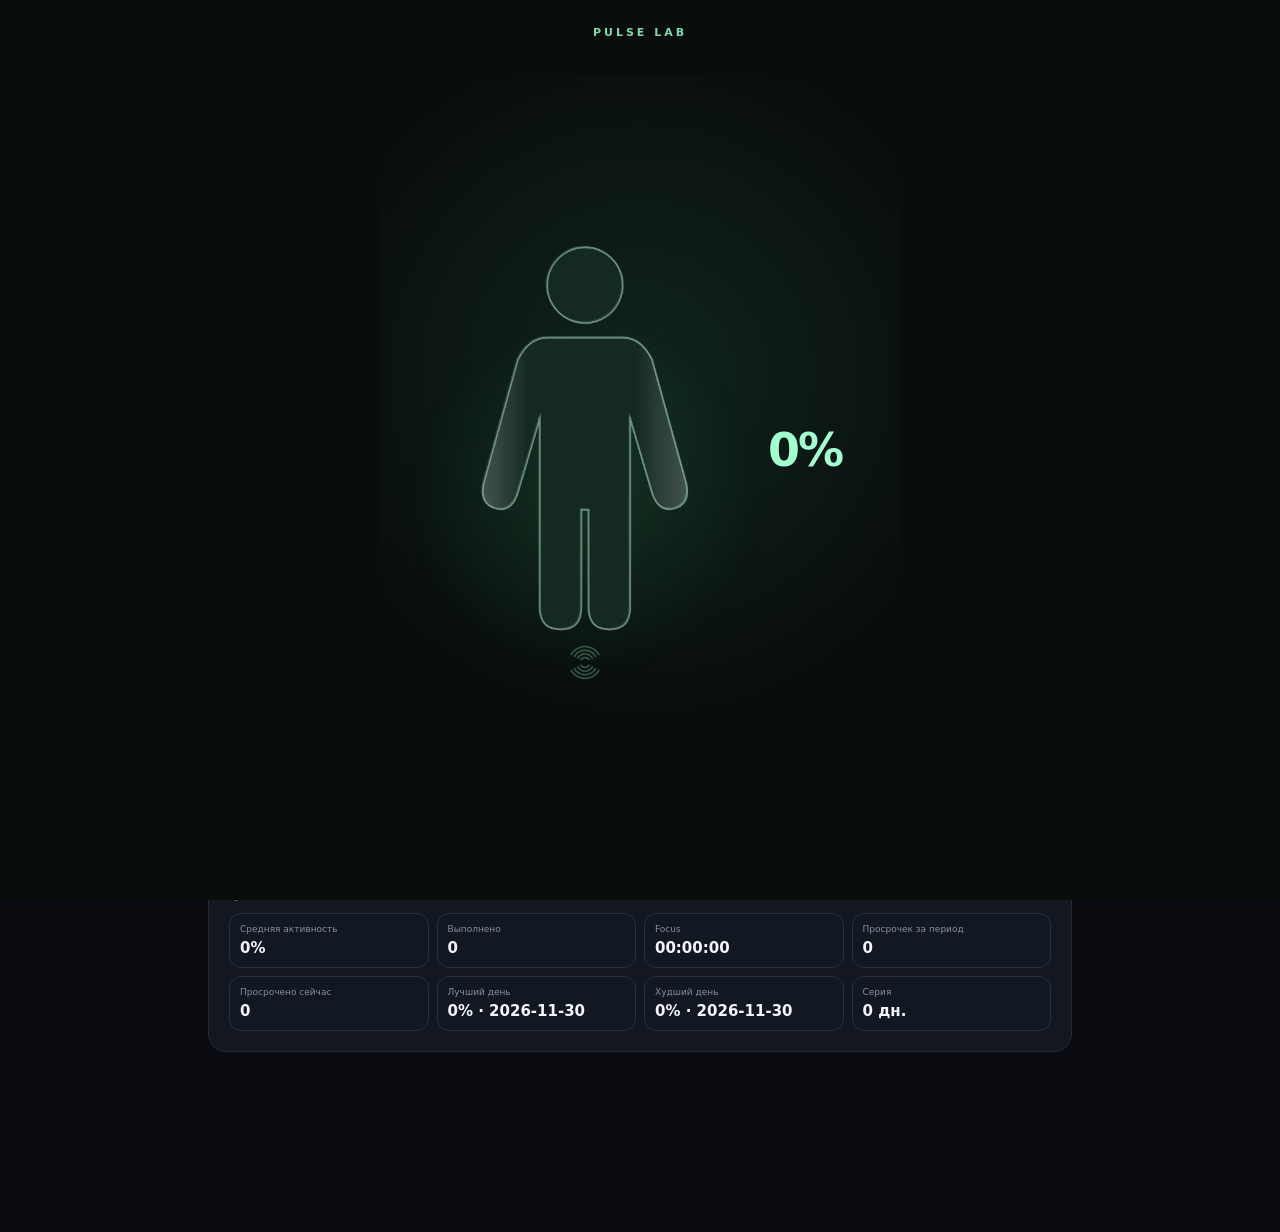
==== commit 4fd0889f: "fix(preview): preserve project deadlines and completion; cascade-delete linked tasks; fix overdue fi" ====
--- a/public/index.html
+++ b/public/index.html
@@ -1,6 +1,6 @@
 <!doctype html><html lang="ru"><head>
 <meta charset="utf-8"><meta name="viewport" content="width=device-width,initial-scale=1,viewport-fit=cover">
-<meta name="theme-color" content="#0e1117"><meta name="robots" content="noindex,nofollow"><title>Pulse Dashboard</title><link rel="manifest" href="./manifest.json"><meta name="apple-mobile-web-app-capable" content="yes"><meta name="apple-mobile-web-app-status-bar-style" content="black-translucent"><meta name="apple-mobile-web-app-title" content="Pulse"><meta name="mobile-web-app-capable" content="yes">
+<meta name="theme-color" content="#0e1117"><meta name="robots" content="noindex,nofollow"><link rel="manifest" href="./manifest.json"><meta name="mobile-web-app-capable" content="yes"><meta name="apple-mobile-web-app-capable" content="yes"><meta name="apple-mobile-web-app-title" content="Pulse"><meta name="apple-mobile-web-app-status-bar-style" content="black-translucent"><link rel="apple-touch-icon" href="./icons/icon-192.png"><title>Pulse</title>
 <style>
 *{box-sizing:border-box}html,body{min-height:100%;background:#090b10}body{margin:0;color:#f4f6fa;font-family:Inter,system-ui,-apple-system,"Segoe UI",sans-serif}.app{max-width:520px;min-height:100vh;margin:auto;padding:calc(24px + env(safe-area-inset-top)) 18px calc(145px + env(safe-area-inset-bottom));background:linear-gradient(180deg,#11151e,#090b10 55%)}.hidden{display:none!important}header{display:flex;justify-content:space-between;align-items:center;margin-bottom:20px}.eyebrow{font-size:11px;letter-spacing:3px;color:#8f9aab}h1{font-size:26px;margin:5px 0}.avatar{width:44px;height:44px;border:0;border-radius:14px;background:#f2f5f9;color:#11151e;display:grid;place-items:center;font-weight:800}.profile-wrap{position:relative}.profile-menu{position:absolute;right:0;top:52px;z-index:90;width:190px;background:#171c25;border:1px solid #343d4c;border-radius:14px;padding:7px;box-shadow:0 20px 50px #0009}.profile-menu button{width:100%;border:0;background:transparent;color:#e5eaf1;text-align:left;padding:11px;border-radius:9px}.hero{display:flex;align-items:center;justify-content:space-between;padding:20px;border:1px solid #2a3140;border-radius:22px;background:linear-gradient(135deg,#1d2431,#121720)}.hero span{display:block;color:#8994a6;font-size:13px}.hero strong{display:block;font-size:20px;margin-top:5px}.score{width:76px;height:76px;border-radius:50%;border:7px solid #dce7f7;display:flex;flex-direction:column;align-items:center;justify-content:center}.score b{font-size:23px}.score small{font-size:9px;color:#8994a6}.stats{display:grid;grid-template-columns:repeat(3,1fr);gap:10px;margin:14px 0}.stats article,.panel,.settings-card{background:#121720;border:1px solid #242b38;border-radius:18px;padding:15px}.stats article{min-height:70px;display:flex;justify-content:center;flex-direction:column}.stats span{display:block;color:#8994a6;font-size:11px}.stats b{display:block;font-size:18px;margin-top:7px}.clickable{cursor:pointer}.panel,.settings-card{margin-top:12px}.panel-title,.modal-head{display:flex;align-items:center;justify-content:space-between;gap:12px}.panel-title h2,.settings-card h2{font-size:16px;margin:0}.panel-title>span{font-size:11px;color:#8994a6}.task-row{display:grid;grid-template-columns:minmax(0,1fr);align-items:center;gap:10px;padding:13px 0;border-bottom:1px solid #252b36;cursor:pointer}.task-row:last-child{border-bottom:0}.task-text{font-size:14px;overflow-wrap:anywhere}.task-text small{font-size:10px;color:#aeb8c7}.delete-btn{width:34px;height:34px;border:0;background:transparent;color:#667181;font-size:16px}.empty{color:#778292;text-align:center;padding:24px 5px 10px;font-size:13px}.urgent{animation:pulseDanger 2.6s ease-in-out infinite}.urgent .countdown{color:#ff8e9e}.urgent .task-text small{color:#ff8e9e;font-weight:800}@keyframes pulseDanger{0%,100%{box-shadow:0 0 0 rgba(255,70,90,0);background:#121720}50%{box-shadow:0 0 20px rgba(255,70,90,.20);background:#24171c}}.chart{height:125px;display:flex;align-items:flex-end;gap:10px;padding-top:20px}.chart div{flex:1;background:linear-gradient(#eef3fb,#6f7c90);border-radius:7px 7px 3px 3px;min-height:5px}.days{display:flex;justify-content:space-between;color:#697486;font-size:10px;margin-top:8px}.streak-row{margin-top:14px;color:#9aa6b8;font-size:11px}.primary,.secondary,.danger-btn{border:0;border-radius:10px;padding:10px 13px;font-weight:700}.primary{background:#e8eef8;color:#11151e}.secondary{background:#29313d;color:#dfe6ef}.danger-btn{background:#3a2026;color:#ffdfe5}.task-summary,.project-summary{display:grid;grid-template-columns:repeat(3,1fr);gap:10px;margin-bottom:12px}.task-summary div,.project-summary div{background:#121720;border:1px solid #242b38;border-radius:16px;padding:14px}.task-summary span,.project-summary span{display:block;color:#8994a6;font-size:10px}.task-summary b,.project-summary b{display:block;font-size:20px;margin-top:7px}.task-filters{display:flex;gap:7px;overflow:auto;padding:2px 0 5px;margin-bottom:6px}.filter-btn{white-space:nowrap;border:1px solid #293241;background:#121720;color:#8994a6;border-radius:10px;padding:8px 11px;font-size:11px}.filter-btn.active{background:#e8eef8;color:#11151e;border-color:#e8eef8;font-weight:700}.full-task-card{background:#121720;border:1px solid #242b38;border-radius:17px;padding:14px;margin-top:10px;cursor:pointer}.full-task-card.done{border-left:4px solid #4bb879;background:linear-gradient(90deg,rgba(75,184,121,.09),#121720 35%)}.full-task-card.done h3{color:#58d58d;text-decoration:none}.full-task-card.deleted{opacity:.7;border-style:dashed}.full-task-top{display:grid;grid-template-columns:minmax(0,1fr) auto;gap:9px}.full-task-card h3{font-size:14px;margin:1px 0 4px}.full-task-card p{color:#8994a6;font-size:11px;line-height:1.45;margin:5px 0}.time-info{font-size:9px;color:#788496;margin-top:7px}.countdown{display:block;font-size:10px;font-weight:700;color:#cdd7e5;margin-top:5px}.countdown.overdue{color:#ff9cab}.project-badge{display:inline-block;margin-top:6px;padding:5px 8px;border-radius:8px;background:#243b58;color:#9dccff;font-size:10px;font-weight:800;cursor:pointer}.focus-total{display:inline-block;margin-top:8px;padding:6px 9px;border-radius:9px;background:#211b37;color:#d9c8ff;font-size:10px;font-weight:800}.done-report{margin-top:8px;padding:10px;border-radius:10px;background:#14271e;color:#bde8cd;font-size:11px;line-height:1.5}.done-meta{margin-top:7px;color:#8eb89e;font-size:10px}.task-card-actions{display:flex;gap:5px}.task-card-actions button{border:0;border-radius:7px;background:#252c38;color:#cbd3df;padding:6px 8px;font-size:10px}.task-card-actions .delete{background:#342126;color:#ffb8c2}.project-card{background:#121720;border:1px solid #242b38;border-left:4px solid #d9a928;border-radius:18px;padding:16px;margin-top:12px}.project-card.overdue{border-left-color:#d65764}.project-card.done{border-left-color:#4bb879}.project-card.flash{animation:flash 1.5s ease}@keyframes flash{50%{box-shadow:0 0 26px rgba(124,183,255,.42)}}.project-card-head{display:flex;justify-content:space-between;gap:12px}.project-card h3{margin:0;font-size:16px}.project-card p{color:#8994a6;font-size:12px;line-height:1.45;margin:8px 0 14px}.project-progress{height:8px;background:#252c38;border-radius:10px;overflow:hidden}.project-progress i{display:block;height:100%;background:#dce7f7}.project-meta{display:flex;justify-content:space-between;color:#8994a6;font-size:10px;margin-top:8px}.project-actions{display:flex;gap:7px}.mini-btn{border:0;background:#252c38;color:#cbd3df;border-radius:8px;padding:7px 9px;font-size:11px}.settings-card p,.settings-card small,.muted{color:#8994a6;line-height:1.5}.settings-card strong{display:block;font-size:22px;margin:8px 0}.wide{width:100%;margin-top:6px}.history-list{display:grid;gap:9px;margin-top:12px}.history-item{border:1px solid #2a3340;border-left:4px solid #94a0b0;border-radius:12px;padding:11px;background:#10151d}.history-item.green{border-left-color:#5bd18d}.history-item.blue{border-left-color:#7cb7ff}.history-item.yellow{border-left-color:#e8bd5d}.history-item.red{border-left-color:#ff7385}.history-item.violet{border-left-color:#b894ff}.history-item b{display:block;font-size:12px}.history-item small{display:block;color:#8994a6;font-size:9px;margin-top:4px}.history-item p{margin:6px 0 0;color:#cbd3df;font-size:11px}.bottom-nav{position:fixed;z-index:50;left:50%;bottom:0;transform:translateX(-50%);width:min(520px,100%);display:grid;grid-template-columns:repeat(4,1fr);padding:12px 8px calc(12px + env(safe-area-inset-bottom));background:rgba(14,17,23,.97);border-top:1px solid #252b36;backdrop-filter:blur(16px)}.bottom-nav button{border:0;background:none;color:#8b95a5;display:flex;flex-direction:column;align-items:center;justify-content:center;gap:5px;font-size:9px;min-height:48px}.bottom-nav svg{width:23px;height:23px;fill:none;stroke:currentColor;stroke-width:1.8}.bottom-nav .active{color:#dfe5ef}.add-nav{color:#fff!important;justify-content:center}.add-nav .plus{width:34px;height:34px;border-radius:11px;background:#edf2f8;color:#11151e;display:grid;place-items:center;font-size:25px;line-height:1;margin:0;box-shadow:none}.modal{position:fixed;inset:0;z-index:1000;display:flex;align-items:center;justify-content:center;padding:20px;background:#000b;backdrop-filter:blur(5px)}.modal-card{width:min(440px,100%);max-height:90vh;overflow:auto;padding:18px;background:#171c25;border:1px solid #343d4c;border-radius:20px}.modal-card{position:relative}.modal-head h3{margin:0;padding-right:54px}.modal-head button{border:0;background:none;color:#8792a3;font-size:23px}#taskDetailModal .modal-head{min-height:48px;align-items:flex-start}#detailClose{position:absolute;top:12px;right:12px;width:44px;height:44px;border-radius:14px!important;background:#252c38!important;color:#dfe5ef!important;font-size:30px!important;line-height:1!important;display:grid;place-items:center;padding:0!important}#taskDetailModal .detail-grid{margin-top:14px}.modal-card input,.modal-card textarea,.modal-card select{width:100%;padding:13px;border-radius:12px;border:1px solid #3a4352;background:#0d1118;color:#fff;color-scheme:dark}.modal-card input{margin:14px 0}.modal-card textarea{min-height:92px;resize:vertical;margin:0 0 15px}.modal-card select{margin:0 0 15px}.modal-card input[type=datetime-local]{margin:0 0 12px}.field-label{display:block;color:#a3adbc;font-size:12px;margin:5px 0 8px}.actions{display:flex;justify-content:flex-end;gap:9px;margin-top:14px}.detail-grid{display:grid;grid-template-columns:minmax(0,1fr) 120px;gap:14px}.detail-focus{border:1px solid #654da2;background:radial-gradient(circle at 50% 30%,rgba(184,148,255,.22),#1c1830);color:#eee7ff;border-radius:16px;padding:12px;text-align:center;min-height:112px;display:flex;flex-direction:column;justify-content:center;align-items:center;animation:focusPulse 2.2s ease-in-out infinite}.detail-focus.running{animation:none;background:#14271e;border-color:#4b9b6b}.detail-focus b{font-size:14px}.detail-focus small{font-size:9px;color:#c9baf0;margin-top:5px}.detail-focus span{font-size:12px;font-weight:800;margin-top:6px}@keyframes focusPulse{0%,100%{box-shadow:0 0 0 rgba(184,148,255,0)}50%{box-shadow:0 0 28px rgba(184,148,255,.36)}}.notes-head{display:flex;justify-content:space-between;align-items:center;margin-top:16px}.notes-head h4{margin:0}.notes-list{display:grid;gap:8px;margin-top:9px}.note{background:#10151c;border:1px solid #2a3340;border-radius:12px;padding:10px}.note small{color:#8994a6;font-size:9px}.note p{font-size:12px;line-height:1.5;margin:6px 0;white-space:pre-wrap}.note-actions{display:flex;gap:7px}.note-actions button{border:0;background:#252c38;color:#cbd3df;border-radius:7px;padding:6px 8px;font-size:9px}.note-actions .delete{background:#342126;color:#ffb8c2}.focus-overlay{position:fixed;inset:0;z-index:1500;background:#000c;display:grid;place-items:center;padding:20px;backdrop-filter:blur(8px)}.focus-box{width:min(400px,100%);background:#151b25;border:1px solid #354154;border-radius:24px;padding:24px;text-align:center}.focus-box h2{font-size:18px}.focus-clock{font-size:44px;font-weight:800;letter-spacing:2px;margin:28px 0}.focus-actions{display:flex;justify-content:center;gap:10px}@media(min-width:700px){body{padding:35px}.app{border-radius:28px}}@media(min-width:1100px){.app{max-width:900px}.bottom-nav{width:min(900px,100%)}.panel{padding:20px}}@media(min-width:2000px){.app{max-width:1500px;padding:46px 50px 190px}.bottom-nav{width:min(1500px,100%)}h1{font-size:38px}.stats article{min-height:110px}.stats span{font-size:16px}.stats b{font-size:30px}.panel{padding:28px}.panel-title h2{font-size:24px}.task-text,.full-task-card h3{font-size:19px}.chart{height:220px}.modal-card{width:min(700px,100%);font-size:18px}.focus-box{width:min(620px,100%)}.focus-clock{font-size:74px}}@media(min-width:3200px){.app{max-width:2300px;padding:70px 80px 250px}.bottom-nav{width:min(2300px,100%)}h1{font-size:54px}.eyebrow{font-size:18px}.hero{padding:46px}.hero strong{font-size:44px}.stats article{min-height:150px}.stats span{font-size:22px}.stats b{font-size:46px}.panel{padding:38px;border-radius:30px}.panel-title h2{font-size:34px}.task-text,.full-task-card h3,.project-card h3{font-size:27px}.chart{height:320px}.bottom-nav button{font-size:20px}.bottom-nav svg{width:42px;height:42px}}
 
@@ -101,44 +101,7 @@
  .activity-summary .ext-grid{grid-template-columns:repeat(2,minmax(0,1fr))}
  #activityChart{height:210px!important}
 }
-</style><style>@media(min-width:700px){.app{max-width:960px;padding:32px 38px 150px}.bottom-nav{width:min(960px,100%)}.ext-grid{grid-template-columns:repeat(4,minmax(0,1fr))}}@media(min-width:1200px){.app{max-width:1280px;padding:44px 64px 160px}.bottom-nav{width:min(1280px,100%)}.hero{min-height:260px}}@media(min-width:1920px){html{font-size:21px}.app{max-width:1600px}.bottom-nav{width:min(1600px,100%)}button,input,textarea,select{font-size:inherit}}@media(hover:none){button{min-height:40px}}@media(prefers-reduced-motion:reduce){*,*::before,*::after{animation-duration:.01ms!important;transition-duration:.01ms!important}}</style><style>.pulse-screen-header button,.pulse-screen button{font:inherit;color:#e8f0fa;background:#273449;border:1px solid #40516b;border-radius:12px;padding:11px 14px;min-height:42px}.pulse-screen-header button{font-size:13px}.pulse-screen{display:flex;flex-direction:column;gap:12px}.pulse-screen .pulse-card{background:linear-gradient(145deg,#1c2634,#131b27);border:1px solid #334155;border-radius:17px;padding:17px;margin:0}.pulse-screen .pulse-card b{font-size:16px}.pulse-screen .pulse-card p{font-size:14px;line-height:1.55;color:#c8d4e2}.pulse-screen .pulse-actions{display:flex;gap:6px;flex-wrap:wrap;margin-top:12px}.pulse-screen .pulse-actions button{font-size:12px;min-height:38px}.pulse-form{background:#101823;border:1px solid #354359;border-radius:16px;padding:16px;margin-top:8px}.pulse-form h2{margin:0 0 12px}.pulse-toolbar{display:flex;gap:8px;flex-wrap:wrap;align-items:center}.pulse-toolbar input{flex:1;min-width:150px}.pulse-countdown{font-size:20px;font-weight:750;letter-spacing:1px;color:#82efae;font-variant-numeric:tabular-nums;margin:8px 0}.pulse-income-period{display:flex;gap:3px;flex-wrap:wrap}.pulse-income-period button{padding:5px 7px;font-size:11px;min-height:30px;border:1px solid #40516b;border-radius:8px;background:#273449;color:#e8f0fa}.pulse-detail{padding:8px 0;border-top:1px solid #334155}.pulse-screen-header{gap:10px}</style><style>
-#homeView .pulse-brand{font-size:clamp(27px,6vw,40px);font-weight:900;letter-spacing:.14em;line-height:1.05;margin:4px 0;background:linear-gradient(100deg,#fff 10%,#9fffd1 95%);background-clip:text;-webkit-background-clip:text;color:transparent;text-shadow:0 6px 28px #5bdba522}
-#homeView header .eyebrow{font-size:10px;letter-spacing:.35em;color:#94a6bb}
-#pulseHero,#pulseIncome{padding:18px!important;border-radius:20px!important;overflow:hidden}
-#pulseDailyQuote{min-height:29px;overflow-wrap:anywhere}
-#pulseHero .pulse-countdown{font-size:23px;font-weight:800;letter-spacing:.06em;color:#7ef1ad;font-variant-numeric:tabular-nums}
-#pulseIncome .pulse-row{display:flex;align-items:flex-start;justify-content:space-between;gap:8px;flex-wrap:wrap}
-#pulseIncome .pulse-income-total{font-size:25px;font-weight:800;margin:12px 0}
-#pulseIncome .pulse-graph svg{display:block;width:100%;height:auto;min-height:135px}
-#pulseIncome .pulse-income-period button{padding:8px 10px;min-height:38px}
-#pulseIncome .pulse-income-period button.selected{background:#315846;border-color:#7ef1ad;color:white}
-#pulseIncome .pulse-actions{display:flex;flex-wrap:wrap;gap:8px;margin-top:12px}
-#pulseIncome .pulse-actions button{background:#273449;border:1px solid #40516b;color:#e8f0fa;border-radius:11px;padding:10px 12px}
-#pulseAddMenu{max-height:min(70vh,430px);overflow:auto;padding:16px!important;border:1px solid #354459;border-radius:18px}
-#pulseAddMenu button{background:#253348;color:#e9f1ff;border:1px solid #43536a;border-radius:12px;padding:12px;min-height:44px;margin:4px}
-@media(min-width:700px){#pulseIncome .pulse-graph{max-width:100%}#pulseIncome .pulse-graph svg{max-height:270px}}
-</style><style>#homeView header .eyebrow.pulse-brand{display:block!important;font-size:clamp(24px,5vw,38px)!important;letter-spacing:.16em!important;font-weight:900!important;line-height:1.15!important;color:#b4fbd2!important;opacity:1!important}#pulseHero .pulse-countdown{font-size:24px!important}#pulseIncome .pulse-graph{height:auto!important;min-height:148px}#pulseIncome .pulse-graph svg{height:auto!important;min-height:148px}#pulseAddMenu.hidden{display:none!important}.pulse-screen .pulse-card>*{margin-top:0}.pulse-screen .pulse-card>*+*{margin-top:10px}</style><style>#pulseIncome .pulse-income-date-row{display:flex;align-items:center;gap:8px;margin-top:10px;flex-wrap:nowrap}#pulseIncome .pulse-income-date-row input{flex:1;min-width:0;max-width:100%;height:40px}#pulseIncome .pulse-income-date-row button{flex:none;white-space:nowrap;min-height:40px;padding:8px 10px;border:1px solid #40516b;border-radius:8px;background:#273449;color:#e8f0fa}#pulseIncome .pulse-income-period{flex-wrap:nowrap;gap:6px}</style><style>#homeView header .eyebrow:not(.pulse-brand){font-size:11px!important;letter-spacing:.25em!important;color:#90a0b7!important;font-weight:500!important}#homeView header h1.pulse-brand{font-size:clamp(29px,7vw,40px)!important;letter-spacing:.16em!important}#pulseIncome .pulse-income-total{display:block!important;font-size:28px!important;font-weight:800!important;color:#f4f8ff!important;margin:14px 0!important}</style><style>
-/* Scoped layout corrections: preview-only, notes and thoughts cards */
-#pulseExtraView .pulse-screen{display:flex;flex-direction:column;gap:14px;min-width:0}
-#pulseExtraView .pulse-screen>.pulse-toolbar{margin:0 0 2px;min-width:0}
-#pulseExtraView .pulse-screen>.pulse-entry.pulse-card{display:flex;flex-direction:column;align-items:stretch;gap:10px;min-width:0;width:100%;padding:18px!important;margin:0!important;border-radius:18px;overflow-wrap:anywhere}
-#pulseExtraView .pulse-entry.pulse-card>.pulse-row{display:flex;align-items:flex-start;justify-content:space-between;gap:12px;min-width:0}
-#pulseExtraView .pulse-entry.pulse-card>.pulse-row>b{min-width:0;flex:1}
-#pulseExtraView .pulse-entry.pulse-card>small{display:block;color:#94a3b8;font-size:12px;line-height:1.5}
-#pulseExtraView .pulse-entry.pulse-card>p{margin:0!important;line-height:1.55;white-space:pre-wrap;overflow-wrap:anywhere}
-#pulseExtraView .pulse-entry.pulse-card>.pulse-countdown{margin:0!important;line-height:1.25}
-#pulseExtraView .pulse-entry.pulse-card>.pulse-actions{display:flex;flex-wrap:wrap;gap:8px;margin:2px 0 0!important}
-#pulseExtraView .pulse-entry.pulse-card>.pulse-actions button{margin:0!important;min-height:42px}
-#pulseExtraView .pulse-entry.pulse-card>.pulse-detail{padding:12px;border-radius:12px;background:#101923}
-#pulseExtraView .pulse-screen>button{width:100%;min-height:46px;margin:0!important}
-#pulseIncome .pulse-income-total{font-size:28px!important;font-weight:800!important;display:block!important}
-</style><style>
-/* Preview income history: keep the graph in normal document flow above its cards. */
-#pulseExtraView .pulse-screen>.pulse-graph{display:block!important;position:relative!important;flex:none!important;width:100%!important;height:auto!important;min-height:0!important;overflow:visible!important;margin:0 0 12px!important}
-#pulseExtraView .pulse-screen>.pulse-graph svg{display:block!important;width:100%!important;height:auto!important;min-height:155px!important;max-height:none!important}
-#pulseExtraView .pulse-screen>.pulse-graph .pulse-small{position:static!important;display:block!important;line-height:1.5!important}
-#pulseExtraView .pulse-screen>.pulse-entry.pulse-card{position:relative!important;flex:none!important}
-</style><style>#pulseIncome .pulse-income-kpis{display:grid;grid-template-columns:1.2fr .9fr .9fr;gap:8px;margin:14px 0 12px}#pulseIncome .pulse-income-kpi{min-width:0;padding:12px 9px;border:1px solid #34455d;border-radius:14px;background:linear-gradient(140deg,#182334,#101622)}#pulseIncome .pulse-income-kpi-main{border-color:#2fbd80;background:linear-gradient(140deg,#11583e,#122b2b)}#pulseIncome .pulse-income-kpi small{display:block;color:#a5b5c7;font-size:11px;margin-bottom:5px}#pulseIncome .pulse-income-kpi strong{display:block;color:#f4fff9;font-size:clamp(15px,4vw,24px);white-space:nowrap;overflow:hidden;text-overflow:ellipsis}#pulseIncome .pulse-graph,#pulseExtraView .pulse-graph{position:relative;overflow:visible;border:1px solid #33465c;border-radius:16px;padding:10px;background:linear-gradient(160deg,#141b2c,#0c1720 65%,#17152a)}.pulse-income-point{cursor:pointer;outline:none}.pulse-income-point:focus{stroke:#fff;stroke-width:3}.pulse-income-tooltip{position:absolute;z-index:4;top:12px;right:12px;pointer-events:none;padding:9px 12px;border:1px solid #5d768e;border-radius:11px;background:#101c2cf5;color:#eaf8ff;box-shadow:0 8px 24px #0008;font-size:12px}.pulse-income-tooltip b{display:block;color:#6affad;font-size:17px;margin:3px 0}#pulseIncome .pulse-actions button:first-child{background:#23e68b;color:#071c15;border-color:#23e68b;font-weight:700}@media(max-width:380px){#pulseIncome .pulse-income-kpi{padding:9px 6px}#pulseIncome .pulse-income-kpi strong{font-size:15px}}</style></head><body><main class="app">
+</style></head><body><main class="app">
 <section id="homeView"><header><div><span class="eyebrow">PULSE</span><h1>Мой дашборд</h1></div><div class="profile-wrap"><button id="profileBtn" class="avatar">VK</button><div id="profileMenu" class="profile-menu hidden"><button id="profileSettings">Настройки</button><button id="profileHistory">История</button></div></div></header>
 <section class="liquid-panel" id="liquidWidget" aria-labelledby="liquidTitle">
 <div class="liquid-top"><div><span class="liquid-kicker">PULSE LAB · LIQUID MOTION</span><h2 id="liquidTitle">Живая статистика</h2></div><span class="liquid-tag">Демо</span></div>
@@ -152,10 +115,10 @@
 <section class="stats"><article><span>Задачи</span><b id="taskStat">0 / 0</b></article><article id="focusStatCard" class="clickable"><span>Фокус</span><b id="focusToday">0м</b></article><article id="projectStatCard" class="clickable"><span>Проекты</span><b id="projectStat">0</b></article></section>
 <section class="panel"><div class="panel-title"><h2>На сегодня</h2><span>задачи</span></div><div id="taskList"></div><div id="emptyState" class="empty hidden">Актуальных задач пока нет.</div></section>
 <section class="panel"><div class="panel-title"><h2>Активность</h2><span>7 дней</span></div><div id="activityChart" class="chart"></div><div id="activityDays" class="days"></div><div class="streak-row">🔥 Серия: <b id="streakDays">0</b> дней</div></section></section>
-<section id="tasksView" class="hidden"><header><div><span class="eyebrow">PULSE</span><h1>Задачи</h1></div><button id="addFullTaskBtn" class="primary">+ Задача</button></header><div class="task-summary"><div><span>Всего</span><b id="tasksTotal">0</b></div><div><span>Срочно</span><b id="tasksUrgent">0</b></div><div><span>Готово</span><b id="tasksDone">0</b></div></div><div class="task-filters"><button class="filter-btn active" data-filter="today">Сегодня</button><button class="filter-btn" data-filter="urgent">Срочно</button><button class="filter-btn" data-filter="future">Календарь</button><button class="filter-btn" data-filter="done">Готово</button><button class="filter-btn" data-filter="overdue">Просроченные</button><button class="filter-btn" data-filter="deleted">Удалённые</button></div><div id="pulseTaskCalendar" class="pulse-calendar hidden"><label>Задачи на дату</label><input type="date" id="pulseTaskDate"></div><div id="fullTaskList"></div><div id="fullTaskEmpty" class="empty hidden">Задач по этому фильтру нет.</div></section>
+<section id="tasksView" class="hidden"><header><div><span class="eyebrow">PULSE</span><h1>Задачи</h1></div><button id="addFullTaskBtn" class="primary">+ Задача</button></header><div class="task-summary"><div><span>Всего</span><b id="tasksTotal">0</b></div><div><span>Срочно</span><b id="tasksUrgent">0</b></div><div><span>Готово</span><b id="tasksDone">0</b></div></div><div class="task-filters"><button class="filter-btn active" data-filter="today">Сегодня</button><button class="filter-btn" data-filter="urgent">Срочно</button><button class="filter-btn" data-filter="future">Будущее</button><button class="filter-btn" data-filter="done">Готово</button><button class="filter-btn" data-filter="overdue">Просроченные</button><button class="filter-btn" data-filter="deleted">Удалённые</button></div><div id="fullTaskList"></div><div id="fullTaskEmpty" class="empty hidden">Задач по этому фильтру нет.</div></section>
 <section id="projectsView" class="hidden"><header><div><span class="eyebrow">PULSE</span><h1>Проекты</h1></div><button id="addProjectBtn" class="primary">+ Проект</button></header><div class="project-summary project-filters"><button class="project-filter-btn" data-project-filter="overdue"><span>Просроченные</span><b id="projectsOverdue">0</b></button><button class="project-filter-btn active" data-project-filter="active"><span>Активных</span><b id="projectsActive">0</b></button><button class="project-filter-btn" data-project-filter="done"><span>Завершено</span><b id="projectsDone">0</b></button></div><div id="projectList"></div><div id="projectEmpty" class="empty hidden">Проектов пока нет.</div></section>
-<section id="settingsView" class="hidden"><header><div><span class="eyebrow">PULSE</span><h1>Настройки</h1></div></header><div class="settings-card"><span class="muted">Версия</span><strong>Pulse Dashboard</strong><small>Версия с новым планированием, Focus и восстановленной логикой проектов.</small><p id="pulseBuildVersion">Версия: production-20261119-income-markers-v1</p><p id="pulseBuildUpdated">Дата обновления: 19.11.2026, 06:00 (Киев)</p></div><div class="settings-card"><h2>История</h2><p>Полный журнал действий Pulse.</p><button id="openHistoryBtn" class="wide primary">Открыть историю</button></div><div class="settings-card"><h2>Данные песочницы</h2><p id="savedCount"></p><p id="savedProjectCount"></p><small>Preview использует отдельное хранилище и не изменяет рабочие данные production.</small></div></section>
-<section id="historyView" class="hidden"><header><div><span class="eyebrow">PULSE</span><h1>История</h1></div><button id="backSettingsBtn" class="secondary">Настройки</button></header><div class="settings-card"><div class="panel-title"><h2>Журнал действий</h2><span id="historyCount"></span></div><div class="pulse-calendar"><label>События за дату</label><input type="date" id="pulseHistoryDate"><button id="pulseHistoryAll" type="button">Все события</button></div><div id="historyList" class="history-list"></div></div></section>
+<section id="settingsView" class="hidden"><header><div><span class="eyebrow">PULSE</span><h1>Настройки</h1></div></header><div class="settings-card"><span class="muted">Версия</span><strong>Pulse Production 4.0</strong><small>Версия с новым планированием, Focus и восстановленной логикой проектов.</small></div><div class="settings-card"><h2>История</h2><p>Полный журнал действий Pulse.</p><button id="openHistoryBtn" class="wide primary">Открыть историю</button></div><div class="settings-card"><h2>Данные Pulse</h2><p id="savedCount"></p><p id="savedProjectCount"></p><small>Рабочие данные хранятся локально в Pulse на этом устройстве.</small></div></section>
+<section id="historyView" class="hidden"><header><div><span class="eyebrow">PULSE</span><h1>История</h1></div><button id="backSettingsBtn" class="secondary">Настройки</button></header><div class="settings-card"><div class="panel-title"><h2>Журнал действий</h2><span id="historyCount"></span></div><div id="historyList" class="history-list"></div></div></section>
 </main>
 <nav class="bottom-nav"><button id="homeNav" class="active"><svg viewBox="0 0 24 24"><path d="M3 11.5 12 4l9 7.5V21h-6v-6H9v6H3z"/></svg><span>Главная</span></button><button id="projectsNav"><svg viewBox="0 0 24 24"><path d="M4 4h6v6H4zm10 0h6v6h-6zM4 14h6v6H4zm10 0h6v6h-6z"/></svg><span>Проекты</span></button><button id="tasksNav"><svg viewBox="0 0 24 24"><path d="m5 12 4 4L19 6"/></svg><span>Задачи</span></button><button id="addNav" class="add-nav" aria-label="Добавить"><span class="plus">+</span></button></nav>
 
@@ -168,10 +131,10 @@
 
 <script>
 (function(){"use strict";
-var $=function(id){return document.getElementById(id)},PRE="pulse_preview_36_",TK=PRE+"tasks",PK=PRE+"projects",FK=PRE+"focus",HK=PRE+"history",PROD_TK="pulse_tasks_v2",PROD_PK="pulse_projects_v1",PROD_FK="pulse_focus_sessions_v1";
+var $=function(id){return document.getElementById(id)},TK="pulse_tasks_v2",PK="pulse_projects_v1",FK="pulse_focus_sessions_v1",HK="pulse_history_v1",PREVIEW_HK="pulse_preview_36_history";
 var iso=function(){return new Date().toISOString()},plus24=function(v){return new Date(new Date(v).getTime()+86400000).toISOString()};
 function load(k){try{var a=JSON.parse(localStorage.getItem(k)||"null");return Array.isArray(a)?a:[]}catch(e){return[]}}
-if(localStorage.getItem(TK)===null){localStorage.setItem(TK,JSON.stringify(load(PROD_TK)));localStorage.setItem(PK,JSON.stringify(load(PROD_PK)));localStorage.setItem(FK,JSON.stringify(load(PROD_FK)));localStorage.setItem(HK,JSON.stringify([{id:Date.now(),at:iso(),color:"gray",title:"Создана песочница",detail:"Рабочие данные скопированы в отдельное preview-хранилище."}]))}
+if(localStorage.getItem(HK)===null){var ph=load(PREVIEW_HK);localStorage.setItem(HK,JSON.stringify(ph.length?ph:[{id:Date.now(),at:iso(),color:"gray",title:"Pulse обновлён",detail:"Рабочая версия переведена на новую систему интерфейса и статистики."}]))}
 var tasks=load(TK),projects=load(PK),focusSessions=load(FK),history=load(HK),now=iso(),filter="today",projectFilter="active",editTask=null,editProject=null,drafts=[],detailTaskId=null,noteEditId=null,completeTaskId=null,deleteTaskId=null,deleteAfter=null,focusRun=null,focusTick=null;
 tasks=tasks.map(function(t){return Object.assign({description:"",projectId:"",createdAt:now,updatedAt:now,startAt:now,deadlineAt:plus24(t.startAt||now),done:false,completedAt:"",completionComment:"",deletedAt:"",notes:[]},t,{notes:Array.isArray(t.notes)?t.notes:[]})});
 projects=projects.map(function(p){return Object.assign({createdAt:now,updatedAt:now,startAt:now,deadlineAt:plus24(p.startAt||now),completedAt:""},p)});
@@ -186,26 +149,26 @@
 function dayKey(d){d=new Date(d);return d.getFullYear()+"-"+String(d.getMonth()+1).padStart(2,"0")+"-"+String(d.getDate()).padStart(2,"0")}function durText(ms){var m=Math.max(0,Math.floor(ms/60000)),h=Math.floor(m/60);return h?h+"ч "+m%60+"м":m+"м"}function clockText(ms){var s=Math.max(0,Math.floor(ms/1000)),h=Math.floor(s/3600),m=Math.floor(s%3600/60),ss=s%60;return [h,m,ss].map(function(x){return String(x).padStart(2,"0")}).join(":")}
 function focusMs(t){return focusSessions.filter(function(s){return String(s.taskId)===String(t.id)}).reduce(function(a,s){return a+(s.durationMs||0)},0)}
 function stats(){var a=activeTasks(),now=Date.now(),td=new Date().toDateString(),todayScope=a.filter(function(t){if(new Date(t.startAt).getTime()>now)return false;return new Date(t.startAt).toDateString()===td||new Date(t.deadlineAt).toDateString()===td||urgent(t)||(t.done&&t.completedAt&&new Date(t.completedAt).toDateString()===td)}),done=todayScope.filter(function(t){return t.done}).length,total=todayScope.length,p=total?Math.round(done/total*100):0;$("taskStat").textContent=done+" / "+total;$("score").textContent=p;$("tasksTotal").textContent=a.length;$("tasksUrgent").textContent=a.filter(urgent).length;$("tasksDone").textContent=a.filter(function(t){return t.done}).length;$("projectStat").textContent=projects.filter(function(p){return projectState(p,progress(p))==="active"}).length;$("savedCount").textContent="Сохранено задач: "+a.length;$("savedProjectCount").textContent="Сохранено проектов: "+projects.length}
-function home(){var b=$("taskList");b.innerHTML="";var td=new Date().toDateString(),now=Date.now(),a=activeTasks().filter(function(t){return !t.done&&new Date(t.startAt).getTime()<=now&&(new Date(t.startAt).toDateString()===td||new Date(t.deadlineAt).toDateString()===td||urgent(t))}).sort(function(x,y){return new Date(x.deadlineAt)-new Date(y.deadlineAt)}).slice(0,7);a.forEach(function(t){var r=document.createElement("div");r.className="task-row"+(urgent(t)?" urgent":"");r.innerHTML='<span class="task-text"><b></b><br><small></small></span>'+(t.notes&&t.notes.length?'<span class="note-flag task-note-flag">txt</span>':'');if(t.notes&&t.notes.length)r.classList.add("has-note");r.querySelector("b").textContent=t.text;r.querySelector("small").textContent=urgentText(t);r.onclick=function(){openDetail(t.id)};b.append(r)});$("emptyState").classList.toggle("hidden",a.length>0)}
-function match(t){if(filter==="deleted")return !!t.deletedAt;if(t.deletedAt)return false;var td=new Date().toDateString(),now=Date.now(),start=new Date(t.startAt).getTime();if(filter==="done")return t.done;if(filter==="urgent")return urgent(t);if(filter==="future")return new Date(t.startAt).toLocaleDateString("sv-SE")===(localStorage.getItem("pulse_preview_calendar_task")||new Date().toLocaleDateString("sv-SE"));if(filter==="overdue")return isOverdue(t);if(filter==="today")return !t.done&&start<=now&&(new Date(t.startAt).toDateString()===td||new Date(t.deadlineAt).toDateString()===td||urgent(t));return false}
-function fullTasks(){var cal=$("pulseTaskCalendar");if(cal)cal.classList.toggle("hidden",filter!=="future");var b=$("fullTaskList");b.innerHTML="";var a=tasks.filter(match).sort(function(x,y){if(filter==="future")return new Date(x.startAt)-new Date(y.startAt);return Number(!!x.done)-Number(!!y.done)||new Date(x.deadlineAt)-new Date(y.deadlineAt)});a.forEach(function(t){var c=document.createElement("div");c.className="full-task-card"+(t.done?" done":"")+(urgent(t)?" urgent":"")+(t.deletedAt?" deleted":"");c.innerHTML='<div class="full-task-top"><div><h3></h3><p></p><div class="project-badge hidden"></div><span class="note-flag full-task-note-flag hidden">txt</span><div class="time-info"></div><div class="countdown"></div><div class="done-report hidden"></div><div class="done-meta hidden"></div></div><div class="task-side"><div class="task-card-actions"></div><button class="card-focus-btn">▶ Фокус</button><div class="card-focus-time"></div></div></div>';c.querySelector("h3").textContent=t.text;c.querySelector("p").textContent=t.description||"";var nf=c.querySelector(".full-task-note-flag");if(t.notes&&t.notes.length)nf.classList.remove("hidden");var pb=c.querySelector(".project-badge");if(pname(t.projectId)){pb.textContent=pname(t.projectId);pb.classList.remove("hidden");pb.onclick=function(e){e.stopPropagation();goProject(t.projectId)}}c.querySelector(".time-info").textContent="Начало: "+fmt(t.startAt)+" · Дедлайн: "+fmt(t.deadlineAt);var cn=c.querySelector(".countdown");cn.textContent=urgentText(t);if(isOverdue(t))cn.classList.add("overdue");var cf=c.querySelector(".card-focus-btn"),cft=c.querySelector(".card-focus-time");cf.classList.toggle("hidden",!!t.done||!!t.deletedAt);cf.classList.toggle("running",!!focusRun&&String(focusRun.taskId)===String(t.id));cf.onclick=function(e){e.stopPropagation();startFocus(t)};cft.textContent="Фокус: "+clockText(focusMs(t));if(t.done){var rr=c.querySelector(".done-report"),dm=c.querySelector(".done-meta");rr.textContent=t.completionComment||"Комментарий отсутствует у задачи из старой версии.";rr.classList.remove("hidden");dm.textContent="Завершено: "+fmt(t.completedAt||t.updatedAt)+" · Фокус: "+clockText(focusMs(t));dm.classList.remove("hidden")}var ac=c.querySelector(".task-card-actions");if(t.deletedAt){button(ac,"Восстановить","",function(){restoreTask(t)});button(ac,"Навсегда","delete",function(){hardDelete(t)})}else{button(ac,"✎","edit-icon",function(){openTask(t.id)});button(ac,"×","delete",function(){softDelete(t)})}c.onclick=function(e){if(!e.target.closest("button")&&!e.target.closest(".project-badge")&&!t.deletedAt)openDetail(t.id)};b.append(c)});$("fullTaskEmpty").classList.toggle("hidden",a.length>0)}
+function home(){var b=$("taskList");b.innerHTML="";var td=new Date().toDateString(),now=Date.now(),a=activeTasks().filter(function(t){return !t.done&&new Date(t.startAt).getTime()<=now&&(new Date(t.startAt).toDateString()===td||new Date(t.deadlineAt).toDateString()===td||urgent(t))}).sort(function(x,y){return new Date(x.deadlineAt)-new Date(y.deadlineAt)});a.forEach(function(t){var r=document.createElement("div");r.className="task-row"+(urgent(t)?" urgent":"");r.innerHTML='<span class="task-text"><b></b><br><small></small></span>'+(t.notes&&t.notes.length?'<span class="note-flag task-note-flag">txt</span>':'');if(t.notes&&t.notes.length)r.classList.add("has-note");r.querySelector("b").textContent=t.text;r.querySelector("small").textContent=urgentText(t);r.onclick=function(){openDetail(t.id)};b.append(r)});$("emptyState").classList.toggle("hidden",a.length>0)}
+function match(t){if(filter==="deleted")return !!t.deletedAt;if(t.deletedAt)return false;var td=new Date().toDateString(),now=Date.now(),start=new Date(t.startAt).getTime();if(filter==="done")return t.done;if(filter==="urgent")return urgent(t);if(filter==="future")return !t.done&&start>now;if(filter==="overdue")return isOverdue(t)&&!urgent(t);if(filter==="today")return !t.done&&start<=now&&(new Date(t.startAt).toDateString()===td||new Date(t.deadlineAt).toDateString()===td||urgent(t));return false}
+function fullTasks(){var b=$("fullTaskList");b.innerHTML="";var a=tasks.filter(match).sort(function(x,y){if(filter==="future")return new Date(x.startAt)-new Date(y.startAt);return Number(!!x.done)-Number(!!y.done)||new Date(x.deadlineAt)-new Date(y.deadlineAt)});a.forEach(function(t){var c=document.createElement("div");c.className="full-task-card"+(t.done?" done":"")+(urgent(t)?" urgent":"")+(t.deletedAt?" deleted":"");c.innerHTML='<div class="full-task-top"><div><h3></h3><p></p><div class="project-badge hidden"></div><span class="note-flag full-task-note-flag hidden">txt</span><div class="time-info"></div><div class="countdown"></div><div class="done-report hidden"></div><div class="done-meta hidden"></div></div><div class="task-side"><div class="task-card-actions"></div><button class="card-focus-btn">▶ Фокус</button><div class="card-focus-time"></div></div></div>';c.querySelector("h3").textContent=t.text;c.querySelector("p").textContent=t.description||"";var nf=c.querySelector(".full-task-note-flag");if(t.notes&&t.notes.length)nf.classList.remove("hidden");var pb=c.querySelector(".project-badge");if(pname(t.projectId)){pb.textContent=pname(t.projectId);pb.classList.remove("hidden");pb.onclick=function(e){e.stopPropagation();goProject(t.projectId)}}c.querySelector(".time-info").textContent="Начало: "+fmt(t.startAt)+" · Дедлайн: "+fmt(t.deadlineAt);var cn=c.querySelector(".countdown");cn.textContent=urgentText(t);if(isOverdue(t))cn.classList.add("overdue");var cf=c.querySelector(".card-focus-btn"),cft=c.querySelector(".card-focus-time");cf.classList.toggle("hidden",!!t.done||!!t.deletedAt);cf.classList.toggle("running",!!focusRun&&String(focusRun.taskId)===String(t.id));cf.onclick=function(e){e.stopPropagation();startFocus(t)};cft.textContent="Фокус: "+clockText(focusMs(t));if(t.done){var rr=c.querySelector(".done-report"),dm=c.querySelector(".done-meta");rr.textContent=t.completionComment||"Комментарий отсутствует у задачи из старой версии.";rr.classList.remove("hidden");dm.textContent="Завершено: "+fmt(t.completedAt||t.updatedAt)+" · Фокус: "+clockText(focusMs(t));dm.classList.remove("hidden")}var ac=c.querySelector(".task-card-actions");if(t.deletedAt){button(ac,"Восстановить","",function(){restoreTask(t)});button(ac,"Навсегда","delete",function(){hardDelete(t)})}else{button(ac,"✎","edit-icon",function(){openTask(t.id)});button(ac,"×","delete",function(){softDelete(t)})}c.onclick=function(e){if(!e.target.closest("button")&&!e.target.closest(".project-badge")&&!t.deletedAt)openDetail(t.id)};b.append(c)});$("fullTaskEmpty").classList.toggle("hidden",a.length>0)}
 function button(parent,text,cls,fn){var b=document.createElement("button");b.textContent=text;b.className=cls;b.onclick=function(e){e.stopPropagation();fn()};parent.append(b)}
 function projectTasks(pid){return activeTasks().filter(function(t){return String(t.projectId)===String(pid)}).sort(function(a,b){return new Date(a.deadlineAt)-new Date(b.deadlineAt)})}
-function syncProject(pid,completeIfEmpty){if(!pid)return;var p=projects.find(function(x){return String(x.id)===String(pid)});if(!p)return;var a=projectTasks(pid);if(a.length){var max=a.reduce(function(m,t){return new Date(t.deadlineAt)>new Date(m)?t.deadlineAt:m},a[0].deadlineAt);p.deadlineAt=max;p.completedAt="";p.updatedAt=iso()}else if(completeIfEmpty){p.completedAt=iso();p.updatedAt=iso();log("green","Проект завершён",p.name+" · задач больше нет")}}
-function progress(p){var a=projectTasks(p.id),d=a.filter(function(t){return t.done}).length;return{a:a,done:d,pct:a.length?Math.round(d/a.length*100):0}}function projectState(p,x){if(!x.a.length&&p.completedAt)return"done";if(x.a.length&&x.pct===100)return"done";if(new Date(p.deadlineAt)<new Date())return"overdue";return"active"}
+function syncProject(pid){if(!pid)return;/* Project deadlines and completion remain explicit. */}
+function progress(p){var a=projectTasks(p.id),d=a.filter(function(t){return t.done}).length;return{a:a,done:d,pct:a.length?Math.round(d/a.length*100):0}}function projectState(p,x){if(p.completedAt)return"done";if(new Date(p.deadlineAt)<new Date())return"overdue";return"active"}
 function projectList(){var b=$("projectList");b.innerHTML="";var rows=projects.map(function(p){var x=progress(p);return{p:p,x:x,state:projectState(p,x)}});var visible=rows.filter(function(o){return o.state===projectFilter});visible.forEach(function(o){var p=o.p,x=o.x,state=o.state,c=document.createElement("div");c.className="project-card "+state;c.dataset.pid=p.id;c.innerHTML='<div class="project-card-head"><h3></h3><div class="project-actions"></div></div><p></p><div class="project-progress"><i></i></div><div class="project-meta"><span></span><span></span></div><div class="project-task-info"></div><div class="project-inline-tasks"></div><div class="time-info"></div><div class="countdown"></div>';c.querySelector("h3").textContent=p.name;c.querySelector("p").textContent=p.description||"Без описания";c.querySelector(".project-progress i").style.width=x.pct+"%";var ms=c.querySelectorAll(".project-meta span");ms[0].textContent=x.pct+"%";ms[1].textContent=state==="done"?"Завершён":state==="overdue"?"Просрочен":"Активный";c.querySelector(".project-task-info").textContent="Задачи: "+x.done+" из "+x.a.length+" выполнено";c.querySelector(".time-info").textContent="Начало: "+fmt(p.startAt)+" · Дедлайн: "+fmt(p.deadlineAt);c.querySelector(".countdown").textContent=state==="overdue"?"Проект просрочен":state==="done"?"Проект завершён":"Проект активен";button(c.querySelector(".project-actions"),"Изм.","mini-btn",function(){openProject(p.id)});var tb=c.querySelector(".project-inline-tasks");x.a.forEach(function(t){var r=document.createElement("label");r.className="project-inline-task"+(t.done?" done":"");var ch=document.createElement("input");ch.type="checkbox";ch.checked=!!t.done;ch.onchange=function(e){e.preventDefault();if(!t.done){ch.checked=false;completeTaskId=t.id;$("completeComment").value="";$("completeModal").classList.remove("hidden")}else{t.done=false;t.completedAt="";t.completionComment="";t.updatedAt=iso();log("yellow","Задача возвращена в работу",t.text);render()}};var sp=document.createElement("span");sp.textContent=t.text;r.append(ch,sp);tb.append(r)});b.append(c)});$("projectsOverdue").textContent=rows.filter(function(o){return o.state==="overdue"}).length;$("projectsActive").textContent=rows.filter(function(o){return o.state==="active"}).length;$("projectsDone").textContent=rows.filter(function(o){return o.state==="done"}).length;$("projectEmpty").textContent=visible.length?"":"Проектов в этом разделе нет.";$("projectEmpty").classList.toggle("hidden",visible.length>0)}
 function fillProjects(){var s=$("taskProject"),v=s.value;s.innerHTML='<option value="">Без проекта</option>';projects.forEach(function(p){var o=document.createElement("option");o.value=p.id;o.textContent=p.name;s.append(o)});s.value=v}
 function softDelete(t,after){deleteTaskId=t.id;deleteAfter=typeof after==="function"?after:null;$("deleteComment").value="";$("deleteModal").classList.remove("hidden")}
 function closeDelete(){$("deleteModal").classList.add("hidden");deleteTaskId=null;deleteAfter=null}
 $("deleteClose").onclick=$("deleteCancel").onclick=closeDelete;
-$("deleteSave").onclick=function(){var comment=$("deleteComment").value.trim(),t=tasks.find(function(x){return x.id===deleteTaskId});if(!comment)return alert("Комментарий обязателен");if(!t)return closeDelete();var pid=t.projectId;if(pid){var linked=projectTasks(pid);if(linked.length===1&&String(linked[0].id)===String(t.id)){if(!confirm("Это последняя задача проекта. После её удаления проект будет завершён. Продолжить?"))return}}t.deletedAt=iso();t.deletionComment=comment;t.updatedAt=iso();log("red","Задача удалена",t.text+" · "+comment);syncProject(pid,true);var cb=deleteAfter;save();closeDelete();render();if(cb)cb()};
+$("deleteSave").onclick=function(){var comment=$("deleteComment").value.trim(),t=tasks.find(function(x){return x.id===deleteTaskId});if(!comment)return alert("Комментарий обязателен");if(!t)return closeDelete();var pid=t.projectId;if(pid){var linked=projectTasks(pid);if(linked.length===1&&String(linked[0].id)===String(t.id)){if(!confirm("Это последняя задача проекта. После её удаления проект останется открытым. Продолжить?"))return}}t.deletedAt=iso();t.deletionComment=comment;t.updatedAt=iso();log("red","Задача удалена",t.text+" · "+comment);syncProject(pid,true);var cb=deleteAfter;save();closeDelete();render();if(cb)cb()};
 function restoreTask(t){t.deletedAt="";t.updatedAt=iso();log("green","Задача восстановлена",t.text);syncProject(t.projectId,false);render()}function hardDelete(t){if(!confirm("Удалить задачу навсегда?"))return;var pid=t.projectId;tasks=tasks.filter(function(x){return x.id!==t.id});log("red","Задача удалена навсегда",t.text);syncProject(pid,true);render()}
-function openTask(id,pid){editTask=id||null;fillProjects();var t=tasks.find(function(x){return x.id===id}),s=t?t.startAt:iso(),d=t?t.deadlineAt:plus24(s);$("taskModalTitle").textContent=t?"Редактировать задачу":"Новая задача";$("taskInput").value=t?t.text:"";$("taskDescription").value=t?t.description:"";$("taskProject").value=t?t.projectId:(pid||"");$("taskStartAt").value=inp(s);$("taskDeadlineAt").value=inp(d);if(!t){var earliest=inp(iso());$("taskStartAt").min=earliest;$("taskDeadlineAt").min=earliest}else{$("taskStartAt").removeAttribute("min");$("taskDeadlineAt").removeAttribute("min")}$("taskModal").classList.remove("hidden")}function closeTask(){$("taskModal").classList.add("hidden");editTask=null}
-$("taskSave").onclick=function(){var text=$("taskInput").value.trim();if(!text)return alert("Введите название задачи");var s=from($("taskStartAt").value)||iso(),d=from($("taskDeadlineAt").value)||plus24(s);if(!editTask&&new Date(s).getTime()<Date.now()-60000)return alert("Нельзя создавать задачу задним числом. Выберите текущую или будущую дату и время.");if(!editTask&&new Date(d).getTime()<Date.now()-60000)return alert("Дедлайн новой задачи не может быть в прошлом.");if(new Date(d)<new Date(s))return alert("Дедлайн не может быть раньше начала");var data={text:text,description:$("taskDescription").value.trim(),projectId:$("taskProject").value,startAt:s,deadlineAt:d,updatedAt:iso()};if(editTask){var t=tasks.find(function(x){return x.id===editTask}),old=t.text+" · "+fmt(t.deadlineAt),oldPid=t.projectId;Object.assign(t,data);log("yellow","Задача изменена",old+" → "+text+" · "+fmt(d));syncProject(oldPid,false);syncProject(t.projectId,false)}else{var nt=Object.assign({id:Date.now(),done:false,completedAt:"",completionComment:"",deletionComment:"",deletedAt:"",notes:[],createdAt:iso()},data);tasks.unshift(nt);log("blue","Создана задача",text+" · дедлайн "+fmt(d));syncProject(nt.projectId,false)}save();closeTask();render()};$("taskClose").onclick=$("taskCancel").onclick=closeTask;$("addFullTaskBtn").onclick=function(){openTask()};$("addNav").onclick=function(){openTask()};
+function openTask(id,pid){editTask=id||null;fillProjects();var t=tasks.find(function(x){return x.id===id}),s=t?t.startAt:iso(),d=t?t.deadlineAt:plus24(s);$("taskModalTitle").textContent=t?"Редактировать задачу":"Новая задача";$("taskInput").value=t?t.text:"";$("taskDescription").value=t?t.description:"";$("taskProject").value=t?t.projectId:(pid||"");$("taskStartAt").value=inp(s);$("taskDeadlineAt").value=inp(d);$("taskModal").classList.remove("hidden")}function closeTask(){$("taskModal").classList.add("hidden");editTask=null}
+$("taskSave").onclick=function(){var text=$("taskInput").value.trim();if(!text)return alert("Введите название задачи");var s=from($("taskStartAt").value)||iso(),d=from($("taskDeadlineAt").value)||plus24(s);if(new Date(d)<new Date(s))return alert("Дедлайн не может быть раньше начала");var selectedProject=projects.find(function(p){return String(p.id)===String($("taskProject").value)});if(selectedProject&&new Date(d)>new Date(selectedProject.deadlineAt))return alert("Дедлайн задачи не может быть позже дедлайна проекта");var data={text:text,description:$("taskDescription").value.trim(),projectId:$("taskProject").value,startAt:s,deadlineAt:d,updatedAt:iso()};if(editTask){var t=tasks.find(function(x){return x.id===editTask}),old=t.text+" · "+fmt(t.deadlineAt),oldPid=t.projectId;Object.assign(t,data);log("yellow","Задача изменена",old+" → "+text+" · "+fmt(d));syncProject(oldPid,false);syncProject(t.projectId,false)}else{var nt=Object.assign({id:Date.now(),done:false,completedAt:"",completionComment:"",deletionComment:"",deletedAt:"",notes:[],createdAt:iso()},data);tasks.unshift(nt);log("blue","Создана задача",text+" · дедлайн "+fmt(d));syncProject(nt.projectId,false)}save();closeTask();render()};$("taskClose").onclick=$("taskCancel").onclick=closeTask;$("addFullTaskBtn").onclick=function(){openTask()};$("addNav").onclick=function(){openTask()};
 function draftRender(){var b=$("draftTaskList");b.innerHTML="";drafts.sort(function(a,b){return new Date(a.deadlineAt||"9999-12-31")-new Date(b.deadlineAt||"9999-12-31")});drafts.forEach(function(d,i){var r=document.createElement("div");r.className="draft-row";var ch=document.createElement("input");ch.type="checkbox";ch.className="draft-check";ch.checked=!!d.done;ch.onchange=function(){d.done=ch.checked};var ti=document.createElement("input");ti.placeholder="Название задачи";ti.value=d.text||"";ti.oninput=function(e){d.text=e.target.value};var x=document.createElement("button");x.textContent="×";x.onclick=function(){if(d.id){var t=tasks.find(function(q){return String(q.id)===String(d.id)});if(t)return softDelete(t,function(){drafts=drafts.filter(function(q){return String(q.id)!==String(d.id)});var p=projects.find(function(q){return String(q.id)===String(editProject)});if(p&&projectState(p,progress(p))==="done")closeProject();else draftRender()})}drafts.splice(i,1);draftRender()};r.append(ch,ti,x);b.append(r)})}
 function openProject(id){editProject=id||null;var p=projects.find(function(x){return x.id===id}),s=p?p.startAt:iso(),d=p?p.deadlineAt:plus24(s);drafts=p?projectTasks(p.id).map(function(t){return{id:t.id,text:t.text,done:!!t.done,deadlineAt:t.deadlineAt}}):[];$("projectModalTitle").textContent=p?"Редактировать проект":"Новый проект";$("projectName").value=p?p.name:"";$("projectDescription").value=p?p.description:"";$("projectStartAt").value=inp(s);$("projectDeadlineAt").value=inp(d);draftRender();$("projectModal").classList.remove("hidden")}function closeProject(){$("projectModal").classList.add("hidden");editProject=null;drafts=[]}
 $("addDraftTaskBtn").onclick=function(){drafts.push({text:"",done:false,deadlineAt:from($("projectDeadlineAt").value)||plus24(iso())});draftRender()};
-$("projectSave").onclick=function(){var name=$("projectName").value.trim();if(!name)return alert("Введите название проекта");var s=from($("projectStartAt").value)||iso(),d=from($("projectDeadlineAt").value)||plus24(s);if(new Date(d)<new Date(s))return alert("Дедлайн не может быть раньше начала");var id=editProject,p;if(id){p=projects.find(function(x){return x.id===id});var old=p.name;Object.assign(p,{name:name,description:$("projectDescription").value.trim(),startAt:s,updatedAt:iso()});log("yellow","Проект изменён",old+" → "+name)}else{id=Date.now();p={id:id,name:name,description:$("projectDescription").value.trim(),startAt:s,deadlineAt:d,completedAt:"",createdAt:iso(),updatedAt:iso()};projects.unshift(p);log("blue","Создан проект",name+" · дедлайн "+fmt(d))}
+$("projectSave").onclick=function(){var name=$("projectName").value.trim();if(!name)return alert("Введите название проекта");var s=from($("projectStartAt").value)||iso(),d=from($("projectDeadlineAt").value)||plus24(s);if(new Date(d)<new Date(s))return alert("Дедлайн не может быть раньше начала");var id=editProject,p;if(id){p=projects.find(function(x){return x.id===id});var old=p.name;Object.assign(p,{name:name,description:$("projectDescription").value.trim(),startAt:s,deadlineAt:d,updatedAt:iso()});log("yellow","Проект изменён",old+" → "+name)}else{id=Date.now();p={id:id,name:name,description:$("projectDescription").value.trim(),startAt:s,deadlineAt:d,completedAt:"",createdAt:iso(),updatedAt:iso()};projects.unshift(p);log("blue","Создан проект",name+" · дедлайн "+fmt(d))}
 var clean=drafts.filter(function(x){return (x.text||"").trim()});if(!editProject&&!clean.length)clean=[{text:name,done:false,deadlineAt:d}];
 var keep=new Set(clean.filter(function(x){return x.id}).map(function(x){return String(x.id)}));
 if(editProject){tasks.forEach(function(t){if(String(t.projectId)===String(id)&&!keep.has(String(t.id))&&!t.deletedAt){t.deletedAt=iso();t.deletionComment=t.deletionComment||"Удалено при редактировании проекта";t.updatedAt=iso();log("red","Задача проекта удалена",t.text+" · "+t.deletionComment)}})}
@@ -221,13 +184,14 @@
 $("focusPause").onclick=function(){if(!focusRun)return;var t=tasks.find(function(x){return String(x.id)===String(focusRun.taskId)});if(!focusRun.paused){focusRun.accum+=Date.now()-focusRun.startedAt;focusRun.paused=true;$("focusPause").textContent="Продолжить";log("violet","Focus на паузе",t?t.text:"Задача")}else{focusRun.startedAt=Date.now();focusRun.paused=false;$("focusPause").textContent="Пауза";log("violet","Focus продолжен",t?t.text:"Задача")}tick()};$("focusStop").onclick=function(){if(!focusRun)return;var ms=focusRun.accum+(focusRun.paused?0:Date.now()-focusRun.startedAt),t=tasks.find(function(x){return String(x.id)===String(focusRun.taskId)});if(ms>=1000)focusSessions.push({id:Date.now(),taskId:focusRun.taskId,startedAt:new Date(Date.now()-ms).toISOString(),endedAt:iso(),durationMs:ms});log("violet","Focus завершён",(t?t.text:"Задача")+" · "+clockText(ms));save();clearInterval(focusTick);focusRun=null;$("focusOverlay").classList.add("hidden");$("focusPause").textContent="Пауза";render();if(t&&!$("taskDetailModal").classList.contains("hidden"))openDetail(t.id)};
 function focusDay(k){return focusSessions.filter(function(x){return dayKey(x.endedAt||x.startedAt)===k}).reduce(function(a,x){return a+(x.durationMs||0)},0)}
 function activity(){var n=new Date();$("focusToday").textContent=clockText(focusDay(dayKey(n)));var streak=0,d=new Date(n);while(true){var kk=dayKey(d),ok=activeTasks().some(function(t){return t.done&&t.completedAt&&dayKey(t.completedAt)===kk})||focusDay(kk)>=1200000;if(!ok)break;streak++;d.setDate(d.getDate()-1)}$("streakDays").textContent=streak}
-function historyRender(){var b=$("historyList");b.innerHTML="";history.filter(function(h){var d=localStorage.getItem("pulse_preview_calendar_history");return !d||new Date(h.at).toLocaleDateString("sv-SE")===d}).forEach(function(h){var e=document.createElement("div");e.className="history-item "+(h.color||"");e.innerHTML="<b></b><small></small><p></p>";e.querySelector("b").textContent=h.title;e.querySelector("small").textContent=fmt(h.at);e.querySelector("p").textContent=h.detail||"";b.append(e)});$("historyCount").textContent=b.children.length+" событий";if(!b.children.length)b.innerHTML='<div class="empty">История пуста.</div>'}
+function historyRender(){var b=$("historyList");b.innerHTML="";history.forEach(function(h){var e=document.createElement("div");e.className="history-item "+(h.color||"");e.innerHTML="<b></b><small></small><p></p>";e.querySelector("b").textContent=h.title;e.querySelector("small").textContent=fmt(h.at);e.querySelector("p").textContent=h.detail||"";b.append(e)});$("historyCount").textContent=history.length+" событий";if(!history.length)b.innerHTML='<div class="empty">История пуста.</div>'}
 function view(v){["home","projects","tasks","settings","history"].forEach(function(x){$(x+"View").classList.toggle("hidden",x!==v)});["home","projects","tasks"].forEach(function(x){var n=$(x+"Nav");if(n)n.classList.toggle("active",x===v)});$("profileMenu").classList.add("hidden");scrollTo(0,0);if(v==="history")historyRender()}
 $("homeNav").onclick=function(){view("home")};$("projectsNav").onclick=function(){view("projects")};$("tasksNav").onclick=function(){view("tasks")};$("projectStatCard").onclick=function(){view("projects")};$("focusStatCard").onclick=function(){view("tasks")};$("profileBtn").onclick=function(){$("profileMenu").classList.toggle("hidden")};$("profileSettings").onclick=function(){view("settings")};$("profileHistory").onclick=function(){view("history")};$("openHistoryBtn").onclick=function(){view("history")};$("backSettingsBtn").onclick=function(){view("settings")};
 document.querySelectorAll(".filter-btn").forEach(function(b){b.onclick=function(){document.querySelectorAll(".filter-btn").forEach(function(x){x.classList.remove("active")});b.classList.add("active");filter=b.dataset.filter;fullTasks()}});document.querySelectorAll(".project-filter-btn").forEach(function(b){b.onclick=function(){document.querySelectorAll(".project-filter-btn").forEach(function(x){x.classList.remove("active")});b.classList.add("active");projectFilter=b.dataset.projectFilter;projectList()}});
 
 /* Pulse 4.0 preview extension: agreed changes 1-15 */
-var EXT_PRE="pulse_preview_40_",RULEK=EXT_PRE+"daily_rules",SETK=EXT_PRE+"settings",SCOREK=EXT_PRE+"score_events",REPORTK=EXT_PRE+"reports";
+var EXT_PRE="pulse_40_",PREVIEW_EXT="pulse_preview_40_",RULEK=EXT_PRE+"daily_rules",SETK=EXT_PRE+"settings",SCOREK=EXT_PRE+"score_events",REPORTK=EXT_PRE+"reports";
+[["daily_rules",RULEK],["settings",SETK],["score_events",SCOREK],["reports",REPORTK]].forEach(function(x){if(localStorage.getItem(x[1])===null&&localStorage.getItem(PREVIEW_EXT+x[0])!==null)localStorage.setItem(x[1],localStorage.getItem(PREVIEW_EXT+x[0]))});
 function extLoad(k,d){try{var v=JSON.parse(localStorage.getItem(k)||"null");return v===null?d:v}catch(e){return d}}
 function extSave(k,v){localStorage.setItem(k,JSON.stringify(v))}
 var dailyRules=extLoad(RULEK,[]),scoreEvents=extLoad(SCOREK,[]),reports=extLoad(REPORTK,[]);
@@ -275,7 +239,7 @@
 
 function checkOverdueScores(){tasks.forEach(function(t){if(isOverdue(t)){var dk=dayKey(t.deadlineAt);addScoreForDay(-50,"Просрочена задача",t.text,dk,"od-task-"+t.id+"-"+dk)}});projects.forEach(function(p){var st=projectState(p,progress(p));if(st==="overdue"){var dk=dayKey(p.deadlineAt);addScoreForDay(-100,"Просрочен проект",p.name,dk,"od-project-"+p.id+"-"+dk)}})}
 function awardFocusBlocks(){var k=todayKey(),ms=focusSessions.filter(function(s){return dayKey(s.endedAt||s.startedAt)===k}).reduce(function(a,s){return a+(s.durationMs||0)},0),blocks=Math.floor(ms/2400000);for(var i=1;i<=blocks;i++)addScoreForDay(10,"Focus 40 минут","Блок "+i,k,"focus-"+k+"-"+i)}
-function projectCompletionScores(){var changed=false;projects.forEach(function(p){var pr=progress(p),state=projectState(p,pr);if(state==="done"&&!p.completedAt){p.completedAt=iso();p.updatedAt=iso();log("green","Проект завершён",p.name+" · все задачи выполнены");changed=true}if(state==="done"&&p.completedAt){var dk=dayKey(p.completedAt);addScoreForDay(50,"Завершён проект",p.name,dk,"done-project-"+p.id)}});if(changed)save()}
+function projectCompletionScores(){projects.forEach(function(p){if(p.completedAt){var dk=dayKey(p.completedAt);addScoreForDay(50,"Завершён проект",p.name,dk,"done-project-"+p.id)}})}
 function runScoreChecks(){checkOverdueScores();awardFocusBlocks();projectCompletionScores();updateScoreUI()}
 function startDay(){var k=todayKey();if(!scoreEvents.some(function(e){return e.key==="start-"+k})){addScore(10,"Начат день","Первый запуск","start-"+k);var a=(extSettings.workStart||"08:00").split(":"),ws=new Date();ws.setHours(+a[0]||0,+a[1]||0,0,0);if(Date.now()>=ws.getTime()&&Date.now()<=ws.getTime()+3600000)addScore(10,"Начало вовремя","В первый час рабочего дня","start-bonus-"+k)}localStorage.setItem(EXT_PRE+"started_"+k,"1");hideMorning();showDashboard()}
 function didStartToday(){return localStorage.getItem(EXT_PRE+"started_"+todayKey())==="1"}
@@ -286,7 +250,7 @@
 function decorateTaskCard(card,t){if(!card||!t)return;card.querySelectorAll(":scope > .note-flag").forEach(function(n){n.remove()});var host=card.querySelector(".ext-badges");if(!host){host=document.createElement("div");host.className="ext-badges";card.append(host)}host.innerHTML="";if(t.notes&&t.notes.length)addBadge(host,"txt","","Заметки");if(t.dailyRuleId)addBadge(host,"∞","daily","Ежедневная задача");if(t.materials&&t.materials.length){var mb=addBadge(host,"","material","Материалы");mb.innerHTML='<svg viewBox="0 0 24 24" aria-hidden="true"><path d="M5 3h12l2 2v16H5zM8 3v6h8V3M8 15h8v6H8z" fill="none" stroke="currentColor" stroke-width="1.7"/></svg>'}if(t.checklist&&t.checklist.length){var dn=t.checklist.filter(function(x){return x.done}).length;addBadge(host,"☑ "+dn+"/"+t.checklist.length,"check","Чек-лист")}}
 
 
-var coreHome=home;home=function(){var b=$("taskList");b.innerHTML="";var td=new Date().toDateString(),tk=todayKey(),now=Date.now(),a=activeTasks().filter(function(t){if(t.dailyRuleId&&t.dailyDate&&t.dailyDate!==tk)return false;return !t.done&&new Date(t.startAt).getTime()<=now&&(new Date(t.startAt).toDateString()===td||new Date(t.deadlineAt).toDateString()===td||urgent(t))}).sort(function(x,y){return new Date(x.deadlineAt)-new Date(y.deadlineAt)}).slice(0,7);a.forEach(function(t){var r=document.createElement("div");r.className="task-row"+(urgent(t)?" urgent":"");r.innerHTML='<span class="task-text"><b></b><br><small></small></span>';r.querySelector("b").textContent=t.text;r.querySelector("small").textContent=urgentText(t);decorateTaskCard(r,t);r.onclick=function(){openDetail(t.id)};b.append(r)});$("emptyState").classList.toggle("hidden",a.length>0)}
+var coreHome=home;home=function(){var b=$("taskList");b.innerHTML="";var td=new Date().toDateString(),tk=todayKey(),now=Date.now(),a=activeTasks().filter(function(t){if(t.dailyRuleId&&t.dailyDate&&t.dailyDate!==tk)return false;return !t.done&&new Date(t.startAt).getTime()<=now&&(new Date(t.startAt).toDateString()===td||new Date(t.deadlineAt).toDateString()===td||urgent(t))}).sort(function(x,y){return new Date(x.deadlineAt)-new Date(y.deadlineAt)});a.forEach(function(t){var r=document.createElement("div");r.className="task-row"+(urgent(t)?" urgent":"");r.innerHTML='<span class="task-text"><b></b><br><small></small></span>';r.querySelector("b").textContent=t.text;r.querySelector("small").textContent=urgentText(t);decorateTaskCard(r,t);r.onclick=function(){openDetail(t.id)};b.append(r)});$("emptyState").classList.toggle("hidden",a.length>0)}
 
 var coreFullTasks=fullTasks;fullTasks=function(){if(filter==="daily"){renderDailyRules();return}coreFullTasks();var cards=$("fullTaskList").querySelectorAll(".full-task-card"),a=tasks.filter(match).sort(function(x,y){if(filter==="future")return new Date(x.startAt)-new Date(y.startAt);return Number(!!x.done)-Number(!!y.done)||new Date(x.deadlineAt)-new Date(y.deadlineAt)});cards.forEach(function(c,i){decorateTaskCard(c,a[i])});renderCalendarIfNeeded()};
 function renderDailyRules(){var b=$("fullTaskList");b.innerHTML="";$("fullTaskEmpty").classList.add("hidden");dailyRules.forEach(function(r){var c=document.createElement("div");c.className="daily-rule-card"+(r.active?"":" paused");c.innerHTML='<h3></h3><p></p><div class="ext-row"><button class="ext-mini edit">Изменить</button><button class="ext-mini toggle"></button><button class="ext-mini ext-danger del">Удалить</button></div>';c.querySelector("h3").textContent="∞ "+r.text;c.querySelector("p").textContent=fmtRule(r);c.querySelector(".edit").onclick=function(){openRule(r.id)};c.querySelector(".toggle").textContent=r.active?"Приостановить":"Возобновить";c.querySelector(".toggle").onclick=function(){r.active=!r.active;log(r.active?"green":"yellow",r.active?"Ежедневная задача возобновлена":"Ежедневная задача приостановлена",r.text);extPersist();renderDailyRules()};c.querySelector(".del").onclick=function(){if(!confirm("Удалить правило ежедневной задачи?"))return;dailyRules=dailyRules.filter(function(x){return x.id!==r.id});log("red","Удалено правило ежедневной задачи",r.text);extPersist();renderDailyRules()};b.append(c)});if(!dailyRules.length){$("fullTaskEmpty").textContent="Правил ежедневных задач пока нет.";$("fullTaskEmpty").classList.remove("hidden")}}
@@ -345,7 +309,7 @@
 function renderNeonActivity(series){var host=$("activityChart");if(!host)return;var W=720,H=230,L=48,R=14,T=16,B=30,plotW=W-L-R,plotH=H-T-B,max=niceActivityScale(series),zeroY=T+plotH/2,step=series.length>1?plotW/(series.length-1):0,y=function(v){return zeroY-(v/max)*(plotH/2-8)},x=function(idx){return L+idx*step},svg=['<svg viewBox="0 0 '+W+' '+H+'" preserveAspectRatio="none" aria-label="График активности">'];[-max,-max/2,0,max/2,max].forEach(function(v){var yy=y(v);svg.push('<line class="'+(v===0?'neon-zero':'neon-grid')+'" x1="'+L+'" y1="'+yy+'" x2="'+(W-R)+'" y2="'+yy+'"></line><text class="neon-axis" x="4" y="'+(yy+3)+'">'+(v>0?'+':'')+Math.round(v)+'%</text>')});for(var p=0;p<series.length-1;p++){var a=series[p],b=series[p+1],x1=x(p),x2=x(p+1),y1=y(a.score),y2=y(b.score);if((a.score>=0&&b.score>=0)||(a.score<=0&&b.score<=0)){svg.push('<line class="'+((a.score+b.score)>=0?'neon-pos':'neon-neg')+'" x1="'+x1+'" y1="'+y1+'" x2="'+x2+'" y2="'+y2+'"></line>')}else{var ratio=Math.abs(a.score)/(Math.abs(a.score)+Math.abs(b.score)),xc=x1+(x2-x1)*ratio;svg.push('<line class="'+(a.score>0?'neon-pos':'neon-neg')+'" x1="'+x1+'" y1="'+y1+'" x2="'+xc+'" y2="'+zeroY+'"></line>');svg.push('<line class="'+(b.score>0?'neon-pos':'neon-neg')+'" x1="'+xc+'" y1="'+zeroY+'" x2="'+x2+'" y2="'+y2+'"></line>')}}var labelEvery=series.length<=7?1:series.length<=30?5:series.length<=90?15:60;series.forEach(function(a,idx){var xx=x(idx),yy=y(a.score),cls=a.score>0?'neon-marker-pos':a.score<0?'neon-marker-neg':'neon-marker-zero';svg.push('<circle class="'+cls+'" cx="'+xx+'" cy="'+yy+'" r="'+(series.length<=30?4:2.7)+'"><title>'+a.key+' · '+(a.score>0?'+':'')+a.score+'%</title></circle>');if(idx%labelEvery===0||idx===series.length-1){var label=series.length<=7?["Вс","Пн","Вт","Ср","Чт","Пт","Сб"][a.date.getDay()]:String(a.date.getDate()).padStart(2,"0")+"."+String(a.date.getMonth()+1).padStart(2,"0");svg.push('<text class="neon-date" text-anchor="middle" x="'+xx+'" y="'+(H-9)+'">'+label+'</text>')}});svg.push('</svg>');host.innerHTML=svg.join("")}
 function renderActivityRange(days){var series=activitySeries(days),keys=new Set(series.map(function(x){return x.key})),now=new Date(),today=todayKey(),doneToday=activeTasks().filter(function(t){return t.done&&t.completedAt&&dayKey(t.completedAt)===today}).length,focusTodayMs=focusDay(today),overNow=realOverdueNow(),streak=Number($("streakDays")?$("streakDays").textContent:0)||0,score=scoreToday();$("activityToday").innerHTML='<div class="today-metric"><span>Активность сегодня</span><b class="'+(score>=0?"pos":"neg")+'">'+(score>0?"+":"")+score+'%</b></div><div class="today-metric"><span>Выполнено</span><b>'+doneToday+'</b></div><div class="today-metric"><span>Focus</span><b>'+clockText(focusTodayMs)+'</b></div><div class="today-metric"><span>Просрочено сейчас</span><b>'+overNow+'</b></div><div class="today-metric"><span>Серия</span><b>'+streak+' дн.</b></div>';renderNeonActivity(series);var start=series[0]?series[0].date:new Date(),completed=activeTasks().filter(function(t){return t.done&&t.completedAt&&new Date(t.completedAt)>=start}),fs=focusSessions.filter(function(s){return new Date(s.endedAt||s.startedAt)>=start}),fm=fs.reduce(function(x,s){return x+(s.durationMs||0)},0),avg=Math.round(series.reduce(function(s,x){return s+x.score},0)/Math.max(1,series.length)),best=series.reduce(function(a,b){return !a||b.score>a.score?b:a},null),worst=series.reduce(function(a,b){return !a||b.score<a.score?b:a},null),latePeriod=overdueEventsInRange(keys),rangeLabel=days===7?"7 дней":days===30?"30 дней":days===90?"3 месяца":"Год";var titleSpan=$("activityChart").parentNode.querySelector(".panel-title>span");if(titleSpan)titleSpan.textContent=rangeLabel;$("activitySummary").innerHTML='<div class="ext-grid"><div class="ext-metric"><span>Средняя активность</span><b>'+(avg>0?"+":"")+avg+'%</b></div><div class="ext-metric"><span>Выполнено</span><b>'+completed.length+'</b></div><div class="ext-metric"><span>Focus</span><b>'+clockText(fm)+'</b></div><div class="ext-metric"><span>Просрочек за период</span><b>'+latePeriod+'</b></div><div class="ext-metric"><span>Просрочено сейчас</span><b>'+overNow+'</b></div><div class="ext-metric"><span>Лучший день</span><b>'+(best?(best.score>0?"+":"")+best.score+"% · "+best.key:"—")+'</b></div><div class="ext-metric"><span>Худший день</span><b>'+(worst?(worst.score>0?"+":"")+worst.score+"% · "+worst.key:"—")+'</b></div><div class="ext-metric"><span>Серия</span><b>'+streak+' дн.</b></div></div>'}
 function projectStats(p){var a=projectTasks(p.id),done=a.filter(function(t){return t.done}).length,late=a.filter(function(t){return isOverdue(t)||(t.done&&new Date(t.completedAt)>new Date(t.deadlineAt))}).length,fm=a.reduce(function(x,t){return x+focusMs(t)},0),completed=a.filter(function(t){return t.done&&t.completedAt}),avg=completed.length?completed.reduce(function(x,t){return x+(new Date(t.completedAt)-new Date(t.createdAt||t.startAt))},0)/completed.length:0;return{all:a.length,done:done,left:a.length-done,late:late,focus:fm,avg:avg}}
-function openProjectDashboard(pid){var p=projects.find(function(x){return String(x.id)===String(pid)});if(!p)return;var x=progress(p),s=projectStats(p),d=document.createElement("section");d.className="project-dashboard";d.id="projectDashboard";d.innerHTML='<div class="project-dashboard-inner"><div class="project-dashboard-top"><div><span class="eyebrow">ПРОЕКТ</span><h1>'+escapeHtml(p.name)+'</h1></div><button class="secondary close">×</button></div><div class="project-dashboard-progress">'+x.pct+'%</div><div class="ext-grid"><div class="ext-metric"><span>Следующий дедлайн</span><b>'+fmt(p.deadlineAt)+'</b></div><div class="ext-metric"><span>Сегодня</span><b>'+projectTasks(p.id).filter(function(t){return new Date(t.deadlineAt).toDateString()===new Date().toDateString()}).length+'</b></div><div class="ext-metric"><span>Просрочено</span><b>'+s.late+'</b></div><div class="ext-metric"><span>Выполнено / всего</span><b>'+s.done+' / '+s.all+'</b></div><div class="ext-metric"><span>Focus</span><b>'+clockText(s.focus)+'</b></div><div class="ext-metric"><span>Среднее время</span><b>'+durText(s.avg)+'</b></div><div class="ext-metric"><span>Начало</span><b>'+fmt(p.startAt)+'</b></div><div class="ext-metric"><span>Дедлайн</span><b>'+fmt(p.deadlineAt)+'</b></div></div><h2 style="margin-top:18px">Задачи</h2><div class="project-dashboard-list"></div><div class="actions"><button class="secondary edit">Изменить</button><button class="danger-btn del">Удалить проект</button></div></div>';document.body.append(d);var list=d.querySelector(".project-dashboard-list");projectTasks(p.id).forEach(function(t){var c=document.createElement("div");c.className="full-task-card"+(t.done?" done":"");c.innerHTML='<h3>'+escapeHtml(t.text)+'</h3><p>'+escapeHtml(t.description||"")+'</p><div class="ext-muted">'+fmt(t.deadlineAt)+' · Focus '+clockText(focusMs(t))+'</div>';c.onclick=function(){d.remove();openDetail(t.id)};list.append(c)});d.querySelector(".close").onclick=function(){d.remove()};d.querySelector(".edit").onclick=function(){d.remove();openProject(p.id)};d.querySelector(".del").onclick=function(){if(!confirm("Удалить проект? Задачи проекта останутся без проекта."))return;tasks.forEach(function(t){if(String(t.projectId)===String(p.id))t.projectId=""});projects=projects.filter(function(x){return x.id!==p.id});addScore(-50,"Удалён проект",p.name,"delete-project-"+p.id);log("red","Проект удалён",p.name);save();d.remove();render()}}
+function openProjectDashboard(pid){var p=projects.find(function(x){return String(x.id)===String(pid)});if(!p)return;var x=progress(p),s=projectStats(p),d=document.createElement("section");d.className="project-dashboard";d.id="projectDashboard";d.innerHTML='<div class="project-dashboard-inner"><div class="project-dashboard-top"><div><span class="eyebrow">ПРОЕКТ</span><h1>'+escapeHtml(p.name)+'</h1></div><button class="secondary close">×</button></div><div class="project-dashboard-progress">'+x.pct+'%</div><div class="ext-grid"><div class="ext-metric"><span>Следующий дедлайн</span><b>'+fmt(p.deadlineAt)+'</b></div><div class="ext-metric"><span>Сегодня</span><b>'+projectTasks(p.id).filter(function(t){return new Date(t.deadlineAt).toDateString()===new Date().toDateString()}).length+'</b></div><div class="ext-metric"><span>Просрочено</span><b>'+s.late+'</b></div><div class="ext-metric"><span>Выполнено / всего</span><b>'+s.done+' / '+s.all+'</b></div><div class="ext-metric"><span>Focus</span><b>'+clockText(s.focus)+'</b></div><div class="ext-metric"><span>Среднее время</span><b>'+durText(s.avg)+'</b></div><div class="ext-metric"><span>Начало</span><b>'+fmt(p.startAt)+'</b></div><div class="ext-metric"><span>Дедлайн</span><b>'+fmt(p.deadlineAt)+'</b></div></div><h2 style="margin-top:18px">Задачи</h2><div class="project-dashboard-list"></div><div class="actions"><button class="secondary edit">Изменить</button><button class="danger-btn del">Удалить проект</button></div></div>';document.body.append(d);var list=d.querySelector(".project-dashboard-list");projectTasks(p.id).forEach(function(t){var c=document.createElement("div");c.className="full-task-card"+(t.done?" done":"");c.innerHTML='<h3>'+escapeHtml(t.text)+'</h3><p>'+escapeHtml(t.description||"")+'</p><div class="ext-muted">'+fmt(t.deadlineAt)+' · Focus '+clockText(focusMs(t))+'</div>';c.onclick=function(){d.remove();openDetail(t.id)};list.append(c)});d.querySelector(".close").onclick=function(){d.remove()};d.querySelector(".edit").onclick=function(){d.remove();openProject(p.id)};d.querySelector(".del").onclick=function(){var linked=tasks.filter(function(t){return String(t.projectId)===String(p.id)});if(!confirm("Удалить проект «"+p.name+"» и связанные задачи ("+linked.length+")?"))return;var removedAt=iso();linked.forEach(function(t){t.deletedAt=t.deletedAt||removedAt;t.deletionComment=t.deletionComment||"Удалено вместе с проектом";t.updatedAt=removedAt;t.projectCascadeDeleted=true});p.deletedAt=removedAt;projects=projects.filter(function(x){return x.id!==p.id});addScore(-50,"Удалён проект",p.name,"delete-project-"+p.id);log("red","Проект удалён",p.name);save();d.remove();render()}}
 var coreProjectList=projectList;projectList=function(){coreProjectList();$("projectList").querySelectorAll(".project-card").forEach(function(c){c.onclick=function(e){if(e.target.closest("button,input,label"))return;openProjectDashboard(c.dataset.pid)}})};
 
 function addSettings(){var v=$("settingsView");if(!$("extSettingsCard")){var c=document.createElement("div");c.id="extSettingsCard";c.className="settings-card settings-ext";c.innerHTML='<h2>Автоматизация Pulse</h2><label>Утренний обзор <input id="setMorning" type="checkbox"></label><label>Начало рабочего дня <input id="setWorkStart" type="time"></label><label>Конец рабочего дня <input id="setWorkEnd" type="time"></label><label>Итоги дня <input id="setDayReport" type="checkbox"></label><label>Время итогов <input id="setDayTime" type="time"></label><label>Недельный отчёт <input id="setWeekReport" type="checkbox"></label><label>День отчёта <select id="setWeekDay"><option value="0">Воскресенье</option><option value="1">Понедельник</option><option value="5">Пятница</option></select></label><label>Время отчёта <input id="setWeekTime" type="time"></label><label>Возврат к анимации <select id="setIdle"><option value="20">20 сек</option><option value="40">40 сек</option><option value="60">60 сек</option><option value="120">120 сек</option></select></label><label>Датчики <input id="setSensors" type="checkbox"></label><div class="ext-section"><h4>Расчёт активности сегодня</h4><div class="score-log" id="scoreLog"></div></div>';v.append(c);function sync(){extSettings.morning=$("setMorning").checked;extSettings.workStart=$("setWorkStart").value;extSettings.workEnd=$("setWorkEnd").value;extSettings.dayReport=$("setDayReport").checked;extSettings.dayReportTime=$("setDayTime").value;extSettings.weekReport=$("setWeekReport").checked;extSettings.weekReportDay=+$("setWeekDay").value;extSettings.weekReportTime=$("setWeekTime").value;extSettings.idleSeconds=+$("setIdle").value;extSettings.sensors=$("setSensors").checked;extSave(SETK,extSettings);resetIdle();if(window.PulseSensorSet)window.PulseSensorSet(extSettings.sensors)}c.querySelectorAll("input,select").forEach(function(x){x.onchange=sync})}$("setMorning").checked=!!extSettings.morning;$("setWorkStart").value=extSettings.workStart;$("setWorkEnd").value=extSettings.workEnd;$("setDayReport").checked=!!extSettings.dayReport;$("setDayTime").value=extSettings.dayReportTime;$("setWeekReport").checked=!!extSettings.weekReport;$("setWeekDay").value=String(extSettings.weekReportDay);$("setWeekTime").value=extSettings.weekReportTime;$("setIdle").value=String(extSettings.idleSeconds);$("setSensors").checked=!!extSettings.sensors;$("scoreLog").innerHTML=scoreLogHtml()}
@@ -434,298 +398,6 @@
 start();
 })();
 </script>
-<!-- Preview-only portable backup tools -->
-<style>
-#pulsePortableBackup{margin-top:14px}#pulsePortableBackup .backup-actions{display:flex;gap:9px;flex-wrap:wrap;margin-top:12px}#pulsePortableBackup button{background:#242e40;color:#f4f6fa;border:1px solid #52627a;border-radius:11px;padding:11px;font:inherit}#pulsePortableBackup p{font-size:12px;color:#9daabc}#pulsePortableBackup select{background:#1b2330;color:#fff;border:1px solid #52627a;border-radius:8px;padding:8px}
-</style>
 <script>
-(function(){
-'use strict';
-const prefix='pulse_preview_36_',backupVersion=1;
-function showMessage(message){window.alert(message)}
-function exportBackup(){
-  const entries={};
-  for(let i=0;i<localStorage.length;i++){const k=localStorage.key(i);if(k&&k.startsWith('pulse_preview_'))entries[k]=localStorage.getItem(k)}
-  const data={format:'pulse-preview-backup',version:backupVersion,createdAt:new Date().toISOString(),entries};
-  const blob=new Blob([JSON.stringify(data,null,2)],{type:'application/json'});
-  const url=URL.createObjectURL(blob),a=document.createElement('a');
-  a.href=url;a.download='Pulse_Preview_Backup_'+new Date().toISOString().slice(0,10)+'.json';document.body.appendChild(a);a.click();a.remove();setTimeout(()=>URL.revokeObjectURL(url),1500);
-}
-async function restoreBackup(file,mode){
-  if(!file)return;
-  if(file.size>25*1024*1024)throw Error('Файл превышает 25 МБ');
-  let obj;try{obj=JSON.parse(await file.text())}catch(e){throw Error('Некорректный JSON')}
-  if(obj.format!=='pulse-preview-backup'||obj.version!==backupVersion||!obj.entries||typeof obj.entries!=='object'||Array.isArray(obj.entries))throw Error('Несовместимый формат резервной копии');
-  const entries=Object.entries(obj.entries);
-  if(!entries.length||entries.some(([k,v])=>!k.startsWith('pulse_preview_')||typeof v!=='string'))throw Error('Недопустимые данные резервной копии');
-  if(!confirm('Восстановить '+entries.length+' наборов данных? Текущие данные будут '+(mode==='replace'?'заменены':'объединены')+'.'))return;
-  const safety={};for(let i=0;i<localStorage.length;i++){const k=localStorage.key(i);if(k&&k.startsWith('pulse_preview_'))safety[k]=localStorage.getItem(k)}
-  const safetyKey='pulse_backup_safety_'+Date.now();
-  try{
-    localStorage.setItem(safetyKey,JSON.stringify(safety));
-    if(mode==='replace'){Object.keys(safety).forEach(k=>localStorage.removeItem(k))}
-    for(const [k,v] of entries){
-      if(mode==='merge'&&localStorage.getItem(k)!==null){
-        let a,b;try{a=JSON.parse(localStorage.getItem(k));b=JSON.parse(v)}catch(e){throw Error('Объединение поддерживается только для массивов JSON; используйте полное восстановление')}
-        if(!Array.isArray(a)||!Array.isArray(b))throw Error('Объединение не поддерживается для '+k);
-        const seen=new Set(a.map(x=>x&&x.id!=null?String(x.id):JSON.stringify(x)));
-        for(const item of b){const id=item&&item.id!=null?String(item.id):JSON.stringify(item);if(!seen.has(id)){a.push(item);seen.add(id)}}
-        localStorage.setItem(k,JSON.stringify(a));
-      }else{localStorage.setItem(k,v)}
-    }
-    showMessage('Данные восстановлены. Приложение будет перезагружено.');location.reload();
-  }catch(e){
-    Object.keys(safety).forEach(k=>localStorage.removeItem(k));Object.entries(safety).forEach(([k,v])=>localStorage.setItem(k,v));throw e;
-  }
-}
-function init(){
-  if(document.getElementById('pulsePortableBackup'))return;
-  const section=document.createElement('section');section.id='pulsePortableBackup';section.className='panel';
-  section.innerHTML='<div class="panel-title"><h2>Резервное копирование</h2><span>Только песочница</span></div><p>Сохранение и перенос всех данных preview. Перед импортом создайте экспорт текущего устройства.</p><div class="backup-actions"><button type="button" id="pulseExport">Сохранить архив</button><button type="button" id="pulseImport">Загрузить архив</button></div><p>Режим импорта: <select id="pulseImportMode"><option value="replace">Полное восстановление</option><option value="merge">Объединить без дублей</option></select></p><input id="pulseImportFile" type="file" accept=".json,application/json" hidden>';
-  const target=document.getElementById('settingsView')||document.getElementById('homeView');if(!target)return;target.appendChild(section);
-  section.querySelector('#pulseExport').addEventListener('click',exportBackup);
-  const input=section.querySelector('#pulseImportFile');
-  section.querySelector('#pulseImport').addEventListener('click',()=>input.click());
-  input.addEventListener('change',async()=>{try{await restoreBackup(input.files[0],section.querySelector('#pulseImportMode').value)}catch(e){showMessage('Импорт не выполнен: '+e.message)}finally{input.value=''}});
-}
-if(document.readyState==='loading')document.addEventListener('DOMContentLoaded',init);else init();
-})();
-</script>
-
-<style>
-.pulse-new-panel{background:#121720;border:1px solid #293343;border-radius:18px;padding:15px;margin:12px 0;color:#e9eff8}.pulse-new-panel h2{font-size:16px;margin:0 0 12px}.pulse-new-panel input,.pulse-new-panel textarea,.pulse-new-panel select{width:100%;margin:5px 0 9px;background:#0c111a;color:#fff;border:1px solid #394657;border-radius:10px;padding:11px;font:inherit}.pulse-new-panel button,.pulse-chip{border:1px solid #44536b;background:#232e40;color:#f5f8fc;border-radius:10px;padding:9px 12px;margin:3px;cursor:pointer}.pulse-new-panel .pulse-row{display:flex;justify-content:space-between;gap:8px;align-items:center}.pulse-new-panel .pulse-small{font-size:12px;color:#9aa8b9}.pulse-new-panel .pulse-entry{padding:12px 0;border-top:1px solid #283140}.pulse-new-panel .pulse-entry b{display:block}.pulse-new-panel .pulse-entry small{color:#9aa8b9}.pulse-new-panel .pulse-entry p{white-space:pre-wrap}.pulse-new-panel .pulse-actions{display:flex;flex-wrap:wrap}.pulse-new-panel .pulse-graph{width:100%;height:125px}.pulse-new-panel .pulse-graph svg{width:100%;height:100%}.pulse-new-panel .pulse-positive{color:#83ffc0}#pulseAddMenu{position:fixed;bottom:95px;left:50%;transform:translateX(-50%);z-index:120;width:min(460px,90vw);box-shadow:0 20px 60px #000c}#pulseExtraView{min-height:65vh}#pulseDailyQuote{font-size:16px;line-height:1.5}#pulseThoughtTimer{font-size:12px;color:#8df2c4}
-</style>
-<script>
-(function(){
-'use strict';
-const $=id=>document.getElementById(id),key='pulse_preview_40_',now=()=>new Date().toISOString();
-const read=(k,def)=>{try{const v=JSON.parse(localStorage.getItem(key+k));return v===null?def:v}catch(e){return def}};
-const write=(k,v)=>localStorage.setItem(key+k,JSON.stringify(v));
-const esc=s=>String(s??'').replace(/[&<>"']/g,c=>({'&':'&amp;','<':'&lt;','>':'&gt;','"':'&quot;',"'":'&#39;'}[c]));
-const uid=()=>crypto.randomUUID?crypto.randomUUID():String(Date.now())+Math.random();
-const date=s=>new Date(s).toLocaleString('ru-RU');
-let income=read('income',[]),thoughts=read('thoughts',[]),notes=read('notes',[]),quotes=read('quotes',['Каждый день — возможность сделать шаг вперёд.']),selected='notes',period=7,activityPeriod=7;
-const localDay=d=>new Date(d).toLocaleDateString('sv-SE');let incomeDay=localDay(Date.now()),incomePeriod=1;
-function incomeRows(){return income.filter(x=>x.at&&!isNaN(new Date(x.at))&&localDay(x.at)===incomeDay)}
-function validIncome(item){return item.at&&Number.isFinite(new Date(item.at).getTime())&&new Date(item.at).getTime()<=Date.now()&&(!item.currency||item.currency==='UAH')&&Number.isFinite(Number(item.amount))}
-function incomeInRange(startMs,endMs){return income.filter(item=>validIncome(item)&&new Date(item.at).getTime()>=startMs&&new Date(item.at).getTime()<endMs)}
-function todayIncomeRows(){const d=new Date();d.setHours(0,0,0,0);const end=new Date(d);end.setDate(end.getDate()+1);return incomeInRange(d.getTime(),end.getTime())}
-function periodIncomeRows(){const d=new Date(incomeDay+'T00:00:00');if(!Number.isFinite(d.getTime()))return [];d.setDate(d.getDate()-(incomePeriod-1));const end=new Date(incomeDay+'T00:00:00');end.setDate(end.getDate()+1);return incomeInRange(d.getTime(),end.getTime())}
-function incomeGraph(rows){
- const days=incomePeriod,day=new Date(incomeDay+'T00:00:00');
- if(!Number.isFinite(day.getTime()))return '';
- const start=new Date(day);start.setDate(start.getDate()-(days-1));
- const startMs=start.getTime(),dayEnd=new Date(day);dayEnd.setDate(dayEnd.getDate()+1);
- const nowMs=Date.now(),endMs=Math.min(dayEnd.getTime(),nowMs);
- const safeEnd=Math.max(startMs+1,endMs);
- const events=periodIncomeRows().map((item,i)=>({item,t:new Date(item.at).getTime(),amount:Number(item.amount),i})).sort((a,b)=>a.t-b.t||a.i-b.i);
- let running=0;
- const series=events.map(event=>({event,value:(running+=event.amount)}));
- const values=[0,...series.map(point=>point.value)],low=Math.min(0,...values),high=Math.max(1,...values),range=high-low;
- const left=55,right=335,top=16,bottom=124;
- const x=t=>left+Math.max(0,Math.min(1,(t-startMs)/(safeEnd-startMs)))*(right-left);
- const y=value=>bottom-(value-low)/range*(bottom-top);
- const fmt=value=>Number(value.toFixed(2)).toLocaleString('ru-RU',{maximumFractionDigits:2});
- const ticks=[0,.5,1].map(f=>{
-  const value=low+range*f,py=bottom-f*(bottom-top);
-  return '<line x1="'+left+'" y1="'+py+'" x2="'+right+'" y2="'+py+'" stroke="#304052" stroke-dasharray="3 5"/><text x="47" y="'+(py+4)+'" text-anchor="end" fill="#9cacc0" font-size="11">'+fmt(value)+'</text>';
- }).join('');
- // Smooth monotone cubic segments through real income events; no line beyond the last event.
- const points=[{t:startMs,value:0},...series.map(point=>({t:point.event.t,value:point.value}))];
- let path='M '+x(points[0].t)+' '+y(points[0].value);
- for(let i=1;i<points.length;i++){
-  const p=points[i-1],q=points[i],x0=x(p.t),x1=x(q.t),y0=y(p.value),y1=y(q.value);
-  if(Math.abs(x1-x0)<.001){path+=' L '+x1+' '+y1;continue}
-  const mid=(x0+x1)/2;
-  path+=' C '+mid+' '+y0+' '+mid+' '+y1+' '+x1+' '+y1;
- }
- const last=points[points.length-1],lastX=x(last.t);
- const area=path+' L '+lastX+' '+bottom+' L '+left+' '+bottom+' Z';
- const line='<path d="'+path+'" fill="none" stroke="#61f5ac" stroke-width="3" stroke-linecap="round" stroke-linejoin="round"/>';
- // Coincident timestamps retain their real x-position; stagger markers vertically
- // only when their cumulative totals would otherwise cover one another.
- // Cluster nearby points visually while keeping their actual time and cumulative value.
- const markerPositions=series.map(point=>({px:x(point.event.t),py:y(point.value),realX:x(point.event.t),realY:y(point.value)}));
- const clusters=[];
- markerPositions.forEach((pos,i)=>{
-  const cluster=clusters.find(group=>group.some(idx=>Math.abs(markerPositions[idx].realX-pos.realX)<23&&Math.abs(markerPositions[idx].realY-pos.realY)<23));
-  if(cluster)cluster.push(i);else clusters.push([i]);
- });
- clusters.forEach(indices=>{
-  if(indices.length<2)return;
-  const step=23,center=indices.reduce((sum,idx)=>sum+markerPositions[idx].realX,0)/indices.length;
-  const half=(indices.length-1)*step/2;
-  const offset=Math.max(left+11-(center-half),Math.min(0,right-11-(center+half)));
-  indices.forEach((idx,k)=>{
-   const pos=markerPositions[idx];
-   pos.px=Math.max(left+11,Math.min(right-11,center+(k-(indices.length-1)/2)*step+offset));
-   pos.py=Math.max(top+11,Math.min(bottom-11,pos.realY+(k%2===0?-1:1)*Math.ceil(k/2)*11));
-  });
- });
- const connectors=markerPositions.map(pos=>{
-  if(Math.abs(pos.px-pos.realX)<.5&&Math.abs(pos.py-pos.realY)<.5)return '';
-  return '<line x1="'+pos.realX+'" y1="'+pos.realY+'" x2="'+pos.px+'" y2="'+pos.py+'" stroke="#a5ffca" stroke-opacity=".7" stroke-width="1" stroke-dasharray="2 2" pointer-events="none"/>';
- }).join('');
- const dots=series.map((point,i)=>{
-  const number=i+1,pos=markerPositions[i];
-  const label='Операция №'+number+' · '+fmt(point.event.amount)+' ₴ · '+date(point.event.item.at)+' · итог '+fmt(point.value)+' ₴';
-  return '<g class="pulse-income-marker"><circle class="pulse-income-point" tabindex="0" role="button" aria-label="'+esc(label)+'" data-time="'+esc(new Date(point.event.t).toLocaleTimeString('ru-RU',{hour:'2-digit',minute:'2-digit'}))+'" data-amount="'+esc(fmt(point.event.amount))+'" data-total="'+esc(fmt(point.value))+'" cx="'+pos.px+'" cy="'+pos.py+'" r="10" fill="#a5ffca" stroke="#0e1723" stroke-width="2"><title>'+esc(label)+'</title></circle><text x="'+pos.px+'" y="'+(pos.py+.5)+'" text-anchor="middle" dominant-baseline="middle" font-size="'+(number>99?8:number>9?9:11)+'" font-weight="700" fill="#0e1723" pointer-events="none">'+number+'</text></g>';
- }).join('');
- const fmtAxis=t=>new Date(t).toLocaleString('ru-RU',days===1?{hour:'2-digit',minute:'2-digit'}:{day:'2-digit',month:'2-digit'});
- const labels='<text x="'+left+'" y="145" fill="#9cacc0" font-size="10">'+fmtAxis(startMs)+'</text><text x="'+((left+right)/2)+'" y="145" text-anchor="middle" fill="#9cacc0" font-size="10">'+fmtAxis((startMs+safeEnd)/2)+'</text><text x="'+right+'" y="145" text-anchor="end" fill="#9cacc0" font-size="10">'+fmtAxis(safeEnd)+'</text>';
- const title=days===1?'День':days===7?'Неделя':'Месяц';
- const note='<div class="pulse-small" style="margin-top:6px">'+title+' · '+events.length+' операций · за период: '+fmt(running)+' ₴</div>';
- return '<div class="pulse-graph" role="img" aria-label="Доход за '+days+' дней, операций: '+events.length+'"><svg viewBox="0 0 350 154" preserveAspectRatio="xMidYMid meet">'+'<defs><linearGradient id="pulseIncomeFill" x1="0" y1="0" x2="0" y2="1"><stop offset="0%" stop-color="#30f5a4" stop-opacity=".52"/><stop offset="100%" stop-color="#6453ed" stop-opacity=".04"/></linearGradient></defs>'+ticks+'<path d="'+area+'" fill="url(#pulseIncomeFill)"/>'+line+connectors+dots+labels+'</svg>'+note+'</div>';
-}
-function log(title,detail){let h=read('extra_history',[]);h.unshift({id:uid(),at:now(),title,detail});write('extra_history',h)}
-function persist(){write('income',income);write('thoughts',thoughts);write('notes',notes)}
-function expire(){let changed=false;for(const t of thoughts){if(t.status==='active'&&Date.now()>=new Date(t.expiresAt).getTime()){t.status='archived';t.archivedAt=now();log('Мысль архивирована',t.title);changed=true}}if(changed)persist()}
-function button(label,action,id){return '<button type="button" data-pulse="'+action+'"'+(id?' data-id="'+esc(id)+'"':'')+'>'+label+'</button>'}
-function plot(items,field){
- const n=period,values=Array(n).fill(0),today=new Date();today.setHours(0,0,0,0);
- for(const item of items){const d=new Date(item.at||item.date||item.createdAt);d.setHours(0,0,0,0);const delta=Math.round((today-d)/86400000);if(delta>=0&&delta<n)values[n-1-delta]+=Number(item[field])||0}
- const max=Math.max(1,...values),left=55,right=335,top=15,bottom=125;
- const pts=values.map((v,i)=>[n===1?(left+right)/2:left+i*(right-left)/(n-1),bottom-v/max*(bottom-top)]);
- const line=pts.map(p=>p.join(',')).join(' ');
- const ticks=[0,.5,1].map(f=>{const y=bottom-f*(bottom-top);return '<line x1="'+left+'" y1="'+y+'" x2="'+right+'" y2="'+y+'" stroke="#304052" stroke-dasharray="3 5"/><text x="47" y="'+(y+4)+'" text-anchor="end" fill="#9cacc0" font-size="11">'+Math.round(max*f).toLocaleString('ru-RU')+'</text>'}).join('');
- const dots=pts.map((p,i)=>'<circle cx="'+p[0]+'" cy="'+p[1]+'" r="4" fill="#91ffbf" stroke="#10271d" stroke-width="1.5"><title>'+values[i].toLocaleString('ru-RU')+' ₴</title></circle>').join('');
- return '<div class="pulse-graph" role="img" aria-label="График доходов в гривнах за '+n+' дней"><svg viewBox="0 0 350 148" preserveAspectRatio="xMidYMid meet">'+ticks+(n>1?'<polyline points="'+line+'" fill="none" stroke="#74f7ad" stroke-width="2.5" stroke-linejoin="round"/>':'')+dots+'<text x="'+left+'" y="143" fill="#9cacc0" font-size="10">'+(n===1?'Сегодня':n===7?'7 дней':n+' дней')+'</text></svg></div>';
-}
-let quoteAnimationText='',quotePosition=0,quoteDirection=1,quoteHold=0,quoteLast=0;
-function animateQuote(){
- const el=$('pulseDailyQuote');if(!el||!el.dataset.animated)return;
- const text=el.dataset.text||'';if(!text)return;
- if(text!==quoteAnimationText){quoteAnimationText=text;quotePosition=0;quoteDirection=1;quoteHold=0;quoteLast=0}
- const t=Date.now();if(t-quoteLast<95||quoteDirection===0)return;quoteLast=t;
- if(quoteHold>0){quoteHold-=95;return}
- quotePosition=Math.max(0,Math.min(text.length,quotePosition+quoteDirection));
- el.textContent=text.slice(0,quotePosition)+(quotePosition<text.length?'▍':'');
- if(quotePosition===text.length){quoteDirection=-1;quoteHold=2400}
- else if(quotePosition===0){quoteDirection=0;quoteHold=0}
-}
-function home(){
- expire();
- const active=thoughts.filter(t=>t.status==='active'),hero=$('pulseHero'),inc=$('pulseIncome');
- if(hero){
- const idx=Math.floor(Date.now()/12000)%Math.max(1,active.length);
- if(active.length){hero.innerHTML='<span class="pulse-small">Активная мысль · до '+date(active[idx].expiresAt)+'</span><div id="pulseDailyQuote">'+esc(active[idx].title)+'</div><div class="pulse-countdown" data-expire="'+esc(active[idx].expiresAt)+'">'+countdown(active[idx].expiresAt)+'</div>'}
- else{const q=quotes.length?quotes[Math.floor(Date.now()/12000)%quotes.length]:'Добавьте фразу в настройках';hero.innerHTML='<span class="pulse-small">Фраза дня</span><div id="pulseDailyQuote" data-animated="true" data-text="'+esc(q)+'"></div>';if(quoteAnimationText!==q)quoteAnimationText='';animateQuote()}
- }
- if(inc){
- const todayRows=todayIncomeRows(),sum=todayRows.reduce((a,x)=>a+Number(x.amount),0);
- const periodRows=periodIncomeRows(),periodSum=periodRows.reduce((a,x)=>a+Number(x.amount),0);
- inc.innerHTML='<div class="pulse-row"><h2>Доход</h2><div class="pulse-income-period"><button type="button" data-pulse="income-day" class="'+(incomePeriod===1?'selected':'')+'">День</button><button type="button" data-pulse="income-week" class="'+(incomePeriod===7?'selected':'')+'">Неделя</button><button type="button" data-pulse="income-month" class="'+(incomePeriod===30?'selected':'')+'">Месяц</button></div></div><div class="pulse-income-date-row"><input type="date" id="pulseHomeIncomeDay" aria-label="Дата дохода" value="'+esc(incomeDay)+'">'+button('Сегодня','income-today')+'</div><div class="pulse-income-kpis"><div class="pulse-income-kpi pulse-income-kpi-main"><small>Доход сегодня</small><strong>'+sum.toLocaleString('ru-RU',{maximumFractionDigits:2})+' ₴</strong></div><div class="pulse-income-kpi"><small>Операций</small><strong>'+periodRows.length+'</strong></div><div class="pulse-income-kpi"><small>Средний</small><strong>'+(periodRows.length?(periodSum/periodRows.length).toLocaleString('ru-RU',{maximumFractionDigits:2}):'0')+' ₴</strong></div></div>'+incomeGraph(periodRows)+'<div class="pulse-actions">'+button('Добавить доход','new-income')+button('История доходов','income')+'</div>';
- inc.querySelector('#pulseHomeIncomeDay')?.addEventListener('change',e=>{incomeDay=e.target.value||localDay(Date.now());home()});
- }
-
- updateCountdowns();
-}
-const PULSE_PREVIEW_VERSION='production-20261119-income-markers-v1',PULSE_PREVIEW_BUILT_AT='2026-11-19T04:00:00.000Z';
-function loadPulseBuildInfo(){
- const v=$('pulseBuildVersion'),u=$('pulseBuildUpdated');if(!v||!u)return;
- v.textContent='Версия: '+PULSE_PREVIEW_VERSION;
- u.textContent='Дата обновления: '+new Date(PULSE_PREVIEW_BUILT_AT).toLocaleString('ru-RU',{timeZone:'Europe/Kyiv',day:'2-digit',month:'2-digit',year:'numeric',hour:'2-digit',minute:'2-digit'})+' (Киев)';
-}
-
-function show(type,form=false){
- selected=type;expire();const v=$('pulseExtraView');if(!v)return;
- ['homeView','tasksView','projectsView','settingsView','historyView'].forEach(id=>$(id)?.classList.add('hidden'));
- v.classList.remove('hidden');const title={notes:'Заметки',thoughts:'Мысли',income:'Доход',quotes:'Фразы дня'}[type]||type;
- let html='<header class="pulse-screen-header"><h1>'+title+'</h1>'+button('На главную','home')+'</header><div class="pulse-new-panel pulse-screen">';
- if(type==='income'){
- if(form){html+='<div class="pulse-form"><h2>Новое поступление</h2><input id="pulseAmount" type="number" step="0.01" min="0.01" placeholder="Сумма"><input id="pulseSource" maxlength="120" placeholder="Источник дохода"><select id="pulseCurrency"><option>UAH</option><option>USD</option><option>EUR</option></select><input id="pulseIncomeDate" type="date" value="'+localDay(Date.now())+'">'+button('Сохранить','save-income')+button('Отмена','income')+'</div>'}
- else{html+='<div class="pulse-toolbar"><input type="date" id="pulseIncomeArchiveDay" aria-label="Дата дохода" value="'+esc(incomeDay)+'">'+button('Сегодня','income-today')+'</div>'+button('＋ Добавить доход','new-income');
- const rows=incomeRows();const sum=rows.filter(x=>!x.currency||x.currency==='UAH').reduce((a,x)=>a+(Number(x.amount)||0),0);html+='<div class="pulse-income-kpis"><div class="pulse-income-kpi pulse-income-kpi-main"><small>Доход</small><strong>'+sum.toLocaleString('ru-RU',{maximumFractionDigits:2})+' ₴</strong></div><div class="pulse-income-kpi"><small>Операций</small><strong>'+rows.length+'</strong></div><div class="pulse-income-kpi"><small>Средний</small><strong>'+(rows.length?(sum/rows.length).toLocaleString('ru-RU',{maximumFractionDigits:2}):'0')+' ₴</strong></div></div>'+incomeGraph(rows);
- for(const x of rows.slice().reverse())html+='<article class="pulse-entry pulse-card"><b>'+esc(x.amount)+' '+esc(x.currency)+'</b><p>'+esc(x.source)+'</p><small>'+esc(date(x.at))+'</small><div class="pulse-actions">'+button('Удалить','delete-income',x.id)+'</div></article>';
- if(!rows.length)html+='<p class="pulse-small">На выбранную дату поступлений нет.</p>'}
- }
- if(type==='notes'){
- if(!form)html+='<div class="pulse-toolbar"><input aria-label="Дата заметок" type="date" id="pulseNoteDate" value="'+(window.pulseNotesDay||new Date().toLocaleDateString('sv-SE'))+'">'+button('Все даты','notes-all')+'</div>'+button('＋ Добавить заметку','new-note');
- if(form)html+='<div class="pulse-form"><h2>Новая заметка</h2><input id="pulseNoteTitle" maxlength="150" placeholder="Заголовок"><textarea id="pulseNoteBody" rows="4" placeholder="Текст заметки"></textarea>'+button('Сохранить','save-note')+button('Отмена','notes')+'</div>';
- if(!form){const filtered=notes.slice().reverse().filter(x=>!window.pulseNotesDay||new Date(x.createdAt).toLocaleDateString('sv-SE')===window.pulseNotesDay);
- for(const n of filtered)html+='<article class="pulse-entry pulse-card"><b>'+esc(n.title)+'</b><small>'+date(n.createdAt)+(n.updatedAt?' · изменено '+date(n.updatedAt):'')+(n.archivedAt?' · Архив':'')+'</small><p>'+esc(n.body)+'</p><div class="pulse-actions">'+button('Редактировать','edit-note',n.id)+(n.archivedAt?button('Восстановить','restore-note',n.id):button('В архив','delete-note',n.id))+'</div></article>';
- if(!filtered.length)html+='<p class="pulse-small">На выбранную дату заметок нет.</p>'}
- }
- if(type==='thoughts'){
- if(!form)html+='<div class="pulse-toolbar">'+button('Все','thoughts')+button('Активные','thoughts-active')+button('Архив','thoughts-archive')+'</div>'+button('＋ Добавить мысль','new-thought');
- if(form)html+='<div class="pulse-form"><h2>Новая мысль</h2><input id="pulseThoughtTitle" maxlength="150" placeholder="Формулировка"><textarea id="pulseThoughtContext" placeholder="Контекст"></textarea><input id="pulseThoughtEmotion" placeholder="Эмоция"><input id="pulseThoughtAnalogy" placeholder="Аналогия"><input id="pulseThoughtRole" placeholder="Роль"><textarea id="pulseThoughtConclusion" placeholder="Вывод"></textarea><textarea id="pulseThoughtAction" placeholder="Действие"></textarea>'+button('Создать мысль','save-thought')+button('Отмена','thoughts')+'</div>';
- if(!form){const filtered=thoughts.slice().reverse().filter(t=>!window.pulseThoughtFilter||(window.pulseThoughtFilter==='active'?t.status==='active':t.status==='archived'));
- for(const t of filtered)html+='<article class="pulse-entry pulse-card"><div class="pulse-row"><b>'+esc(t.title)+'</b><span class="pulse-small">'+(t.status==='active'?'Активна':'Архив')+'</span></div><small>'+date(t.createdAt)+'</small>'+(t.status==='active'?'<div class="pulse-countdown" data-expire="'+esc(t.expiresAt)+'"></div>':'')+'<p>'+esc(t.context||t.conclusion||'')+'</p>'+button('Подробнее','thought-detail',t.id)+'<div class="pulse-detail hidden" id="pulse-detail-'+esc(t.id)+'"><p><b>Контекст:</b> '+esc(t.context)+'</p><p><b>Эмоция:</b> '+esc(t.emotion)+'</p><p><b>Аналогия:</b> '+esc(t.analogy)+'</p><p><b>Роль:</b> '+esc(t.role)+'</p><p><b>Вывод:</b> '+esc(t.conclusion)+'</p><p><b>Действие:</b> '+esc(t.action)+'</p></div><div class="pulse-actions">'+button(t.status==='active'?'В архив':'Активировать на 24 часа','toggle-thought',t.id)+button('Создать задачу','thought-task',t.id)+button('Удалить','delete-thought',t.id)+'</div></article>';
- if(!filtered.length)html+='<p class="pulse-small">Пока нет мыслей в этом разделе.</p>'}
- }
- if(type==='quotes'){html+='<div class="pulse-actions">'+button('Загрузить TXT','import-quotes')+button('Выгрузить TXT','export-quotes')+'</div><input type="file" id="pulseQuoteFile" accept=".txt,text/plain" class="hidden"><input id="pulseQuoteText" placeholder="Новая фраза дня">'+button('Добавить','save-quote');for(let i=0;i<quotes.length;i++)html+='<div class="pulse-entry pulse-card">'+esc(quotes[i])+button('Удалить','delete-quote',String(i))+'</div>'}
- html+='</div>';v.innerHTML=html;if(type==='income'&&!form)v.querySelector('#pulseIncomeArchiveDay')?.addEventListener('change',e=>{incomeDay=e.target.value||localDay(Date.now());show('income')});if(type==='quotes')v.querySelector('#pulseQuoteFile')?.addEventListener('change',async e=>{const file=e.target.files?.[0];if(!file)return;try{const incoming=(await file.text()).replace(/^\uFEFF/,'').split(/\r?\n/).map(x=>x.trim()).filter(Boolean);if(!incoming.length)return alert('В файле нет фраз');const replace=confirm('Заменить существующие фразы?\nОК — заменить, Отмена — дополнить');quotes=replace?incoming:quotes.concat(incoming);write('quotes',quotes);show('quotes');home()}catch(err){alert('Не удалось прочитать файл')}});updateCountdowns();window.scrollTo(0,0);
-}
-function countdown(end){const seconds=Math.max(0,Math.ceil((new Date(end).getTime()-Date.now())/1000));return [Math.floor(seconds/3600),Math.floor(seconds%3600/60),seconds%60].map(x=>String(x).padStart(2,'0')).join(':')}
-function updateCountdowns(){document.querySelectorAll('.pulse-countdown').forEach(el=>el.textContent=countdown(el.dataset.expire))}
-function input(id){return $(id)?.value.trim()||''}
-function action(a,id){
- if(a==='home'){vhide();return}if(a.startsWith('period-')){period=a==='period-today'?1:a==='period-week'?7:30;home();return}
- if(a==='income-day'||a==='income-week'||a==='income-month'){incomePeriod=a==='income-day'?1:a==='income-week'?7:30;home();return}if(a==='income-today'){incomeDay=localDay(Date.now());incomePeriod=1;if(selected==='income'&&!$('pulseExtraView')?.classList.contains('hidden'))show('income');else home();return}if(a==='new-income'){show('income',true);return}if(a==='income'){show('income');return}
- if(a==='notes'||a==='thoughts'||a==='quotes'){if(a==='thoughts')window.pulseThoughtFilter='';show(a);return}if(a==='new-note'){show('notes',true);return}if(a==='new-thought'){show('thoughts',true);return}if(a==='thoughts-active'||a==='thoughts-archive'){window.pulseThoughtFilter=a==='thoughts-active'?'active':'archived';show('thoughts');return}if(a==='thought-detail'){$('pulse-detail-'+id)?.classList.toggle('hidden');return}if(a==='notes-all'){window.pulseNotesDay='';show('notes');return}
- if(a==='save-income'){const amount=Number(input('pulseAmount'));if(!(amount>0)||!input('pulseSource'))return alert('Введите сумму и источник');const d=input('pulseIncomeDate');income.push({id:uid(),amount,source:input('pulseSource'),currency:input('pulseCurrency'),at:d&&d!==localDay(Date.now())?new Date(d+'T'+new Date().toTimeString().slice(0,8)).toISOString():now()});persist();log('Доход','Добавлено поступление');location.reload()}
- if(a==='delete-income'){if(confirm('Удалить поступление?')){income=income.filter(x=>x.id!==id);persist();show('income')}}
- if(a==='save-note'){if(!input('pulseNoteTitle'))return alert('Введите заголовок');notes.push({id:uid(),title:input('pulseNoteTitle'),body:input('pulseNoteBody'),createdAt:now()});persist();log('Заметка','Создана заметка');location.reload()}
- if(a==='edit-note'){const n=notes.find(x=>x.id===id);if(!n)return;const title=prompt('Заголовок',n.title);if(title===null)return;const body=prompt('Текст заметки',n.body);if(body===null)return;n.title=title;n.body=body;n.updatedAt=now();persist();show('notes')}
- if(a==='delete-note'){if(confirm('Переместить заметку в архив?')){const n=notes.find(x=>x.id===id);if(n){n.archivedAt=now();persist();log('Заметка','Перенесена в архив');show('notes')}}}if(a==='restore-note'){const n=notes.find(x=>x.id===id);if(n){delete n.archivedAt;persist();show('notes')}}
- if(a==='save-thought'){if(!input('pulseThoughtTitle'))return alert('Введите формулировку');thoughts.push({id:uid(),title:input('pulseThoughtTitle'),context:input('pulseThoughtContext'),emotion:input('pulseThoughtEmotion'),analogy:input('pulseThoughtAnalogy'),role:input('pulseThoughtRole'),conclusion:input('pulseThoughtConclusion'),action:input('pulseThoughtAction'),createdAt:now(),expiresAt:new Date(Date.now()+86400000).toISOString(),status:'active'});persist();log('Мысль','Создана мысль');location.reload()}
- if(a==='toggle-thought'){const t=thoughts.find(x=>x.id===id);if(!t)return;if(t.status==='active'){t.status='archived';t.archivedAt=now()}else{t.status='active';t.expiresAt=new Date(Date.now()+86400000).toISOString()}persist();log('Мысль',t.status);show('thoughts')}
- if(a==='delete-thought'){if(confirm('Удалить мысль?')){thoughts=thoughts.filter(x=>x.id!==id);persist();show('thoughts')}}
- if(a==='thought-task'){const t=thoughts.find(x=>x.id===id);if(t){vhide();const open=$('addFullTaskBtn')||$('addTaskBtn');if(open)open.click();setTimeout(()=>{const field=$('taskInput');if(field){field.value=t.title;field.dispatchEvent(new Event('input',{bubbles:true}))}const desc=$('taskDescription');if(desc)desc.value=t.action||t.conclusion||''},80)}}
- if(a==='import-quotes'){$('pulseQuoteFile')?.click();return}if(a==='export-quotes'){const blob=new Blob([quotes.join('\n')+'\n'],{type:'text/plain;charset=utf-8'}),url=URL.createObjectURL(blob),link=document.createElement('a');link.href=url;link.download='phrases.txt';link.click();setTimeout(()=>URL.revokeObjectURL(url),1000);return}
- if(a==='save-quote'){if(input('pulseQuoteText')){quotes.push(input('pulseQuoteText'));write('quotes',quotes);show('quotes')}}
- if(a==='delete-quote'){quotes.splice(Number(id),1);write('quotes',quotes);show('quotes')}
-}
-function vhide(){$('pulseExtraView')?.classList.add('hidden');$('homeNav')?.click();home()}
-function init(){
- const homeView=$('homeView'),settings=$('settingsView'),nav=document.querySelector('.bottom-nav');if(!homeView||!settings||!nav)return;
- const hero=document.createElement('section');hero.id='pulseHero';hero.className='pulse-new-panel';homeView.querySelector('header').after(hero);
- const inc=document.createElement('section');inc.id='pulseIncome';inc.className='pulse-new-panel';const act=$('activityChart');if(act){const panel=act.closest('.panel');panel?.after(inc)}else homeView.append(inc);
- const view=document.createElement('section');view.id='pulseExtraView';view.className='hidden';homeView.after(view);
- const n=document.createElement('button');n.id='pulseNotesNav';n.innerHTML='<span style="font-size:22px">▤</span><span>Заметки</span>';nav.insertBefore(n,$('addNav'));const tn=document.createElement('button');tn.id='pulseThoughtsNav';tn.innerHTML='<span style="font-size:21px">🧠</span><span>Мысли</span>';nav.insertBefore(tn,n);tn.onclick=()=>show('thoughts');nav.style.gridTemplateColumns='repeat(6,minmax(0,1fr))';n.onclick=()=>show('notes');
- const menu=document.createElement('div');menu.id='pulseAddMenu';menu.className='pulse-new-panel hidden';menu.innerHTML='<h2>Создать</h2>'+button('Задача','create-task')+button('Мысль','new-thought')+button('Заметка','new-note')+button('Доход','new-income');document.body.append(menu);
- $('addNav')?.addEventListener('click',e=>{e.preventDefault();e.stopImmediatePropagation();menu.classList.toggle('hidden')},true);document.addEventListener('pointerdown',e=>{if(!menu.contains(e.target)&&!e.target.closest('#addNav'))menu.classList.add('hidden')},true);document.addEventListener('keydown',e=>{if(e.key==='Escape')menu.classList.add('hidden')});
- menu.addEventListener('click',e=>{const b=e.target.closest('[data-pulse]');if(!b)return;menu.classList.add('hidden');if(b.dataset.pulse==='create-task'){document.getElementById('addFullTaskBtn')?.click()}else{e.stopPropagation();action(b.dataset.pulse)}},true);
- const quoteButton=document.createElement('button');quoteButton.className='wide primary';quoteButton.textContent='Редактировать фразы дня';quoteButton.onclick=()=>show('quotes');settings.append(quoteButton);
- document.addEventListener('click',e=>{const b=e.target.closest('[data-pulse]');if(!b||b.closest('#pulseAddMenu'))return;menu.classList.add('hidden');action(b.dataset.pulse,b.dataset.id)});document.addEventListener('change',e=>{if(e.target?.id==='pulseNoteDate'){window.pulseNotesDay=e.target.value;show('notes')}});
- ['homeNav','tasksNav','projectsNav','profileSettings','profileHistory'].forEach(id=>$(id)?.addEventListener('click',()=>{$('pulseExtraView').classList.add('hidden')}));
- $('profileSettings')?.addEventListener('click',loadPulseBuildInfo);
- const hdr=homeView.querySelector('h1');if(hdr){hdr.textContent='PULSE';hdr.classList.add('pulse-brand')}const eyebrow=homeView.querySelector('header .eyebrow');if(eyebrow){eyebrow.textContent='DASHBOARD';eyebrow.classList.remove('pulse-brand')}
- const activity=act?.closest('.panel');if(activity){const h=activity.querySelector('.panel-title span');if(h)h.innerHTML='<select id="pulsePeriod" aria-label="Период"><option value="7">7 дней</option><option value="30">30 дней</option><option value="90">3 месяца</option><option value="365">Год</option></select>';activity.querySelector('#pulsePeriod')?.addEventListener('change',e=>{activityPeriod=Number(e.target.value)})}
- home();setInterval(()=>{updateCountdowns();animateQuote();expire()},100);setInterval(()=>{if(!$('homeView').classList.contains('hidden'))home()},12000);
-}
-if(document.readyState==='loading')document.addEventListener('DOMContentLoaded',init);else init();
-})();
-</script>
-
-<style>
-.pulse-calendar{background:#121b27;border:1px solid #2c394a;border-radius:16px;padding:14px;margin:12px 0}.pulse-calendar label{display:block;font-size:13px;color:#c5d0de;margin-bottom:8px}.pulse-calendar input{width:100%;background:#0d131c;border:1px solid #39485c;color:#eaf2fc;border-radius:12px;padding:12px;font:inherit;color-scheme:dark}.pulse-calendar button{background:#253146;color:#eaf2fc;border:1px solid #3b4d64;border-radius:10px;padding:9px 12px;margin-top:8px}.bottom-nav{gap:1px}.bottom-nav button{min-width:0;padding:3px 0;font-size:9px}.pulse-new-panel button{font-size:13px}#pulseDailyQuote{font-weight:650}#pulseExtraView header{align-items:center}.pulse-new-panel input[type=date]{color-scheme:dark}
-</style>
-<script>
-(function(){
-'use strict';
-const $=id=>document.getElementById(id),today=()=>new Date().toLocaleDateString('sv-SE');
-function init(){
- const td=$('pulseTaskDate'),hd=$('pulseHistoryDate');
- if(td){td.value=localStorage.getItem('pulse_preview_calendar_task')||today();td.addEventListener('change',()=>{localStorage.setItem('pulse_preview_calendar_task',td.value);document.querySelector('[data-filter="future"]')?.click()})}
- if(hd){hd.value=localStorage.getItem('pulse_preview_calendar_history')||today();hd.addEventListener('change',()=>{localStorage.setItem('pulse_preview_calendar_history',hd.value);$('openHistoryBtn')?.click()})}
- $('pulseHistoryAll')?.addEventListener('click',()=>{localStorage.removeItem('pulse_preview_calendar_history');$('openHistoryBtn')?.click()});
- const summary=document.querySelector('.activity-summary');if(summary){const clean=()=>{summary.querySelectorAll('.ext-metric').forEach(el=>{const label=el.querySelector('span')?.textContent?.trim();if(label==='Лучший день'||label==='Худший день')el.remove()})};clean();new MutationObserver(clean).observe(summary,{childList:true,subtree:true})}
-}
-if(document.readyState==='loading')document.addEventListener('DOMContentLoaded',init);else init();
-})();
-</script>
-
-<script>
-(function(){
-'use strict';
-document.addEventListener('change',function(e){
- if(e.target.id==='pulseNoteDate'){
-  window.pulseNotesDay=e.target.value;
-  const b=document.querySelector('#pulseExtraView [data-pulse="notes"]');
-  if(b)b.click();else document.getElementById('pulseNotesNav')?.click();
- }
-});
-})();
-</script>
-<script>if('serviceWorker' in navigator){window.addEventListener('load',()=>navigator.serviceWorker.register('./sw.js',{scope:'./'}).catch(e=>console.warn('Pulse PWA registration:',e)))};</script><script>document.addEventListener('click',function(e){const point=e.target.closest?.('.pulse-income-point');if(!point)return;const graph=point.closest('.pulse-graph');if(!graph)return;graph.querySelector('.pulse-income-tooltip')?.remove();const tip=document.createElement('div');tip.className='pulse-income-tooltip';const t=document.createElement('span');t.textContent=point.dataset.time;const a=document.createElement('b');a.textContent='+'+point.dataset.amount+' ₴';const total=document.createElement('span');total.textContent='Итого: '+point.dataset.total+' ₴';tip.append(t,a,total);graph.append(tip)});document.addEventListener('keydown',function(e){if((e.key==='Enter'||e.key===' ')&&e.target.matches?.('.pulse-income-point')){e.preventDefault();e.target.dispatchEvent(new MouseEvent('click',{bubbles:true}))}});</script></body></html>
+if("serviceWorker" in navigator){window.addEventListener("load",function(){navigator.serviceWorker.register("./sw.js",{scope:"./"}).catch(function(e){console.warn("Pulse service worker:",e)})})}
+</script></body></html>
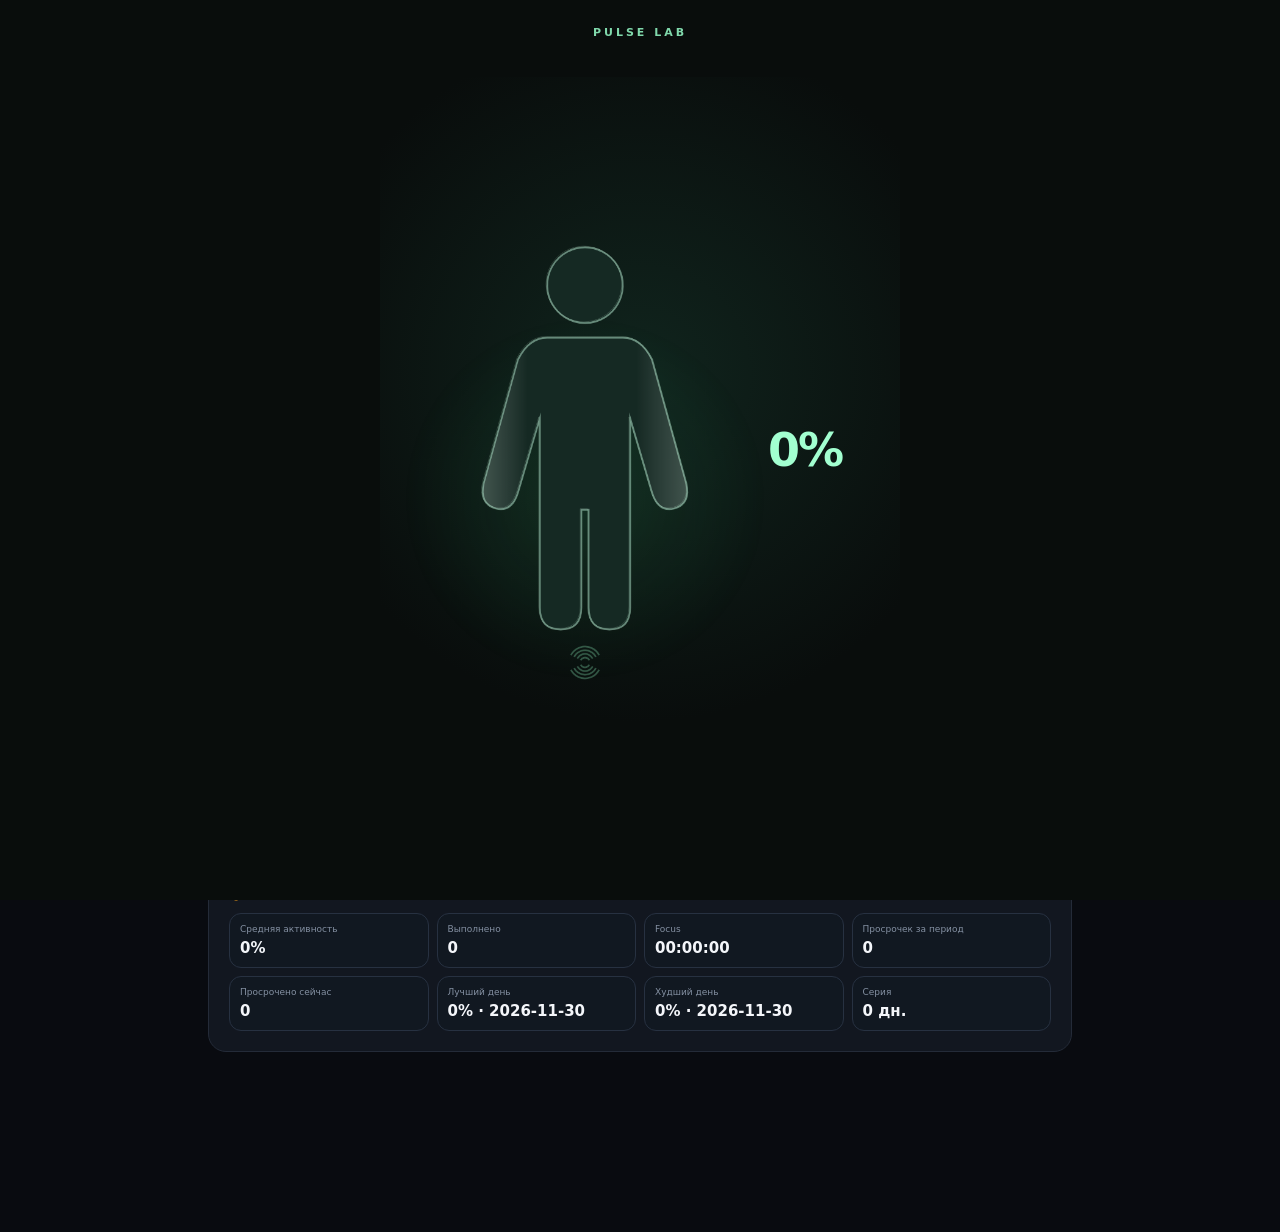
==== commit 13f92921: "feat(preview): add task priority and scoring with deadline change audit" ====
--- a/public/index.html
+++ b/public/index.html
@@ -115,7 +115,7 @@
 <section class="stats"><article><span>Задачи</span><b id="taskStat">0 / 0</b></article><article id="focusStatCard" class="clickable"><span>Фокус</span><b id="focusToday">0м</b></article><article id="projectStatCard" class="clickable"><span>Проекты</span><b id="projectStat">0</b></article></section>
 <section class="panel"><div class="panel-title"><h2>На сегодня</h2><span>задачи</span></div><div id="taskList"></div><div id="emptyState" class="empty hidden">Актуальных задач пока нет.</div></section>
 <section class="panel"><div class="panel-title"><h2>Активность</h2><span>7 дней</span></div><div id="activityChart" class="chart"></div><div id="activityDays" class="days"></div><div class="streak-row">🔥 Серия: <b id="streakDays">0</b> дней</div></section></section>
-<section id="tasksView" class="hidden"><header><div><span class="eyebrow">PULSE</span><h1>Задачи</h1></div><button id="addFullTaskBtn" class="primary">+ Задача</button></header><div class="task-summary"><div><span>Всего</span><b id="tasksTotal">0</b></div><div><span>Срочно</span><b id="tasksUrgent">0</b></div><div><span>Готово</span><b id="tasksDone">0</b></div></div><div class="task-filters"><button class="filter-btn active" data-filter="today">Сегодня</button><button class="filter-btn" data-filter="urgent">Срочно</button><button class="filter-btn" data-filter="future">Будущее</button><button class="filter-btn" data-filter="done">Готово</button><button class="filter-btn" data-filter="overdue">Просроченные</button><button class="filter-btn" data-filter="deleted">Удалённые</button></div><div id="fullTaskList"></div><div id="fullTaskEmpty" class="empty hidden">Задач по этому фильтру нет.</div></section>
+<section id="tasksView" class="hidden"><header><div><span class="eyebrow">PULSE</span><h1>Задачи</h1></div><button id="addFullTaskBtn" class="primary">+ Задача</button></header><div class="task-summary"><div><span>Всего</span><b id="tasksTotal">0</b></div><div><span>Срочно</span><b id="tasksUrgent">0</b></div><div><span>Сегодня</span><b id="tasksDone">0</b></div></div><div class="task-filters"><button class="filter-btn active" data-filter="today">Сегодня</button><button class="filter-btn" data-filter="urgent">Срочно</button><button class="filter-btn" data-filter="all">Все</button><button class="filter-btn" data-filter="future">Календарь</button><button class="filter-btn" data-filter="done">Готово</button><button class="filter-btn" data-filter="overdue">Просроченные</button><button class="filter-btn" data-filter="deleted">Удалённые</button></div><div id="fullTaskList"></div><div id="fullTaskEmpty" class="empty hidden">Задач по этому фильтру нет.</div></section>
 <section id="projectsView" class="hidden"><header><div><span class="eyebrow">PULSE</span><h1>Проекты</h1></div><button id="addProjectBtn" class="primary">+ Проект</button></header><div class="project-summary project-filters"><button class="project-filter-btn" data-project-filter="overdue"><span>Просроченные</span><b id="projectsOverdue">0</b></button><button class="project-filter-btn active" data-project-filter="active"><span>Активных</span><b id="projectsActive">0</b></button><button class="project-filter-btn" data-project-filter="done"><span>Завершено</span><b id="projectsDone">0</b></button></div><div id="projectList"></div><div id="projectEmpty" class="empty hidden">Проектов пока нет.</div></section>
 <section id="settingsView" class="hidden"><header><div><span class="eyebrow">PULSE</span><h1>Настройки</h1></div></header><div class="settings-card"><span class="muted">Версия</span><strong>Pulse Production 4.0</strong><small>Версия с новым планированием, Focus и восстановленной логикой проектов.</small></div><div class="settings-card"><h2>История</h2><p>Полный журнал действий Pulse.</p><button id="openHistoryBtn" class="wide primary">Открыть историю</button></div><div class="settings-card"><h2>Данные Pulse</h2><p id="savedCount"></p><p id="savedProjectCount"></p><small>Рабочие данные хранятся локально в Pulse на этом устройстве.</small></div></section>
 <section id="historyView" class="hidden"><header><div><span class="eyebrow">PULSE</span><h1>История</h1></div><button id="backSettingsBtn" class="secondary">Настройки</button></header><div class="settings-card"><div class="panel-title"><h2>Журнал действий</h2><span id="historyCount"></span></div><div id="historyList" class="history-list"></div></div></section>
@@ -148,9 +148,9 @@
 function urgentText(t){if(!urgent(t))return cd(t);var left=86400000-(Date.now()-new Date(t.deadlineAt).getTime()),sec=Math.floor(left/1000),h=Math.floor(sec/3600),m=Math.floor(sec%3600/60),ss=sec%60;return "Тревожный отсчёт · "+String(h).padStart(2,"0")+":"+String(m).padStart(2,"0")+":"+String(ss).padStart(2,"0")}
 function dayKey(d){d=new Date(d);return d.getFullYear()+"-"+String(d.getMonth()+1).padStart(2,"0")+"-"+String(d.getDate()).padStart(2,"0")}function durText(ms){var m=Math.max(0,Math.floor(ms/60000)),h=Math.floor(m/60);return h?h+"ч "+m%60+"м":m+"м"}function clockText(ms){var s=Math.max(0,Math.floor(ms/1000)),h=Math.floor(s/3600),m=Math.floor(s%3600/60),ss=s%60;return [h,m,ss].map(function(x){return String(x).padStart(2,"0")}).join(":")}
 function focusMs(t){return focusSessions.filter(function(s){return String(s.taskId)===String(t.id)}).reduce(function(a,s){return a+(s.durationMs||0)},0)}
-function stats(){var a=activeTasks(),now=Date.now(),td=new Date().toDateString(),todayScope=a.filter(function(t){if(new Date(t.startAt).getTime()>now)return false;return new Date(t.startAt).toDateString()===td||new Date(t.deadlineAt).toDateString()===td||urgent(t)||(t.done&&t.completedAt&&new Date(t.completedAt).toDateString()===td)}),done=todayScope.filter(function(t){return t.done}).length,total=todayScope.length,p=total?Math.round(done/total*100):0;$("taskStat").textContent=done+" / "+total;$("score").textContent=p;$("tasksTotal").textContent=a.length;$("tasksUrgent").textContent=a.filter(urgent).length;$("tasksDone").textContent=a.filter(function(t){return t.done}).length;$("projectStat").textContent=projects.filter(function(p){return projectState(p,progress(p))==="active"}).length;$("savedCount").textContent="Сохранено задач: "+a.length;$("savedProjectCount").textContent="Сохранено проектов: "+projects.length}
+function stats(){var a=activeTasks(),now=Date.now(),td=new Date().toDateString(),todayScope=a.filter(function(t){if(new Date(t.startAt).getTime()>now)return false;return new Date(t.startAt).toDateString()===td||new Date(t.deadlineAt).toDateString()===td||urgent(t)||(t.done&&t.completedAt&&new Date(t.completedAt).toDateString()===td)}),done=todayScope.filter(function(t){return t.done}).length,total=todayScope.length,p=total?Math.round(done/total*100):0;$("taskStat").textContent=done+" / "+total;$("score").textContent=p;$("tasksTotal").textContent=a.filter(function(t){return !t.done&&(!isOverdue(t)||urgent(t))}).length;$("tasksUrgent").textContent=a.filter(urgent).length;$("tasksDone").textContent=total;$("projectStat").textContent=projects.filter(function(p){return projectState(p,progress(p))==="active"}).length;$("savedCount").textContent="Сохранено задач: "+a.length;$("savedProjectCount").textContent="Сохранено проектов: "+projects.length}
 function home(){var b=$("taskList");b.innerHTML="";var td=new Date().toDateString(),now=Date.now(),a=activeTasks().filter(function(t){return !t.done&&new Date(t.startAt).getTime()<=now&&(new Date(t.startAt).toDateString()===td||new Date(t.deadlineAt).toDateString()===td||urgent(t))}).sort(function(x,y){return new Date(x.deadlineAt)-new Date(y.deadlineAt)});a.forEach(function(t){var r=document.createElement("div");r.className="task-row"+(urgent(t)?" urgent":"");r.innerHTML='<span class="task-text"><b></b><br><small></small></span>'+(t.notes&&t.notes.length?'<span class="note-flag task-note-flag">txt</span>':'');if(t.notes&&t.notes.length)r.classList.add("has-note");r.querySelector("b").textContent=t.text;r.querySelector("small").textContent=urgentText(t);r.onclick=function(){openDetail(t.id)};b.append(r)});$("emptyState").classList.toggle("hidden",a.length>0)}
-function match(t){if(filter==="deleted")return !!t.deletedAt;if(t.deletedAt)return false;var td=new Date().toDateString(),now=Date.now(),start=new Date(t.startAt).getTime();if(filter==="done")return t.done;if(filter==="urgent")return urgent(t);if(filter==="future")return !t.done&&start>now;if(filter==="overdue")return isOverdue(t)&&!urgent(t);if(filter==="today")return !t.done&&start<=now&&(new Date(t.startAt).toDateString()===td||new Date(t.deadlineAt).toDateString()===td||urgent(t));return false}
+function match(t){if(filter==="deleted")return !!t.deletedAt;if(t.deletedAt)return false;var td=new Date().toDateString(),now=Date.now(),start=new Date(t.startAt).getTime();if(filter==="done")return t.done;if(filter==="all")return !t.done&&!isOverdue(t)||urgent(t);if(filter==="urgent")return urgent(t);if(filter==="future")return !t.done&&start>now;if(filter==="overdue")return isOverdue(t)&&!urgent(t);if(filter==="today")return !t.done&&start<=now&&(new Date(t.startAt).toDateString()===td||new Date(t.deadlineAt).toDateString()===td||urgent(t));return false}
 function fullTasks(){var b=$("fullTaskList");b.innerHTML="";var a=tasks.filter(match).sort(function(x,y){if(filter==="future")return new Date(x.startAt)-new Date(y.startAt);return Number(!!x.done)-Number(!!y.done)||new Date(x.deadlineAt)-new Date(y.deadlineAt)});a.forEach(function(t){var c=document.createElement("div");c.className="full-task-card"+(t.done?" done":"")+(urgent(t)?" urgent":"")+(t.deletedAt?" deleted":"");c.innerHTML='<div class="full-task-top"><div><h3></h3><p></p><div class="project-badge hidden"></div><span class="note-flag full-task-note-flag hidden">txt</span><div class="time-info"></div><div class="countdown"></div><div class="done-report hidden"></div><div class="done-meta hidden"></div></div><div class="task-side"><div class="task-card-actions"></div><button class="card-focus-btn">▶ Фокус</button><div class="card-focus-time"></div></div></div>';c.querySelector("h3").textContent=t.text;c.querySelector("p").textContent=t.description||"";var nf=c.querySelector(".full-task-note-flag");if(t.notes&&t.notes.length)nf.classList.remove("hidden");var pb=c.querySelector(".project-badge");if(pname(t.projectId)){pb.textContent=pname(t.projectId);pb.classList.remove("hidden");pb.onclick=function(e){e.stopPropagation();goProject(t.projectId)}}c.querySelector(".time-info").textContent="Начало: "+fmt(t.startAt)+" · Дедлайн: "+fmt(t.deadlineAt);var cn=c.querySelector(".countdown");cn.textContent=urgentText(t);if(isOverdue(t))cn.classList.add("overdue");var cf=c.querySelector(".card-focus-btn"),cft=c.querySelector(".card-focus-time");cf.classList.toggle("hidden",!!t.done||!!t.deletedAt);cf.classList.toggle("running",!!focusRun&&String(focusRun.taskId)===String(t.id));cf.onclick=function(e){e.stopPropagation();startFocus(t)};cft.textContent="Фокус: "+clockText(focusMs(t));if(t.done){var rr=c.querySelector(".done-report"),dm=c.querySelector(".done-meta");rr.textContent=t.completionComment||"Комментарий отсутствует у задачи из старой версии.";rr.classList.remove("hidden");dm.textContent="Завершено: "+fmt(t.completedAt||t.updatedAt)+" · Фокус: "+clockText(focusMs(t));dm.classList.remove("hidden")}var ac=c.querySelector(".task-card-actions");if(t.deletedAt){button(ac,"Восстановить","",function(){restoreTask(t)});button(ac,"Навсегда","delete",function(){hardDelete(t)})}else{button(ac,"✎","edit-icon",function(){openTask(t.id)});button(ac,"×","delete",function(){softDelete(t)})}c.onclick=function(e){if(!e.target.closest("button")&&!e.target.closest(".project-badge")&&!t.deletedAt)openDetail(t.id)};b.append(c)});$("fullTaskEmpty").classList.toggle("hidden",a.length>0)}
 function button(parent,text,cls,fn){var b=document.createElement("button");b.textContent=text;b.className=cls;b.onclick=function(e){e.stopPropagation();fn()};parent.append(b)}
 function projectTasks(pid){return activeTasks().filter(function(t){return String(t.projectId)===String(pid)}).sort(function(a,b){return new Date(a.deadlineAt)-new Date(b.deadlineAt)})}
@@ -161,15 +161,15 @@
 function softDelete(t,after){deleteTaskId=t.id;deleteAfter=typeof after==="function"?after:null;$("deleteComment").value="";$("deleteModal").classList.remove("hidden")}
 function closeDelete(){$("deleteModal").classList.add("hidden");deleteTaskId=null;deleteAfter=null}
 $("deleteClose").onclick=$("deleteCancel").onclick=closeDelete;
-$("deleteSave").onclick=function(){var comment=$("deleteComment").value.trim(),t=tasks.find(function(x){return x.id===deleteTaskId});if(!comment)return alert("Комментарий обязателен");if(!t)return closeDelete();var pid=t.projectId;if(pid){var linked=projectTasks(pid);if(linked.length===1&&String(linked[0].id)===String(t.id)){if(!confirm("Это последняя задача проекта. После её удаления проект останется открытым. Продолжить?"))return}}t.deletedAt=iso();t.deletionComment=comment;t.updatedAt=iso();log("red","Задача удалена",t.text+" · "+comment);syncProject(pid,true);var cb=deleteAfter;save();closeDelete();render();if(cb)cb()};
+$("deleteSave").onclick=function(){var comment=$("deleteComment").value.trim(),t=tasks.find(function(x){return x.id===deleteTaskId});if(!comment)return alert("Комментарий обязателен");if(!t)return closeDelete();var pid=t.projectId;if(pid){var linked=projectTasks(pid);if(linked.length===1&&String(linked[0].id)===String(t.id)){if(!confirm("Это последняя задача проекта. После её удаления проект останется открытым. Продолжить?"))return}}t.deletedAt=iso();t.deletionComment=comment;t.updatedAt=iso();addScore(-30,"Удалена задача",t.text,"delete-task-"+t.id);log("red","Задача удалена",t.text+" · "+comment);syncProject(pid,true);var cb=deleteAfter;save();closeDelete();render();if(cb)cb()};
 function restoreTask(t){t.deletedAt="";t.updatedAt=iso();log("green","Задача восстановлена",t.text);syncProject(t.projectId,false);render()}function hardDelete(t){if(!confirm("Удалить задачу навсегда?"))return;var pid=t.projectId;tasks=tasks.filter(function(x){return x.id!==t.id});log("red","Задача удалена навсегда",t.text);syncProject(pid,true);render()}
 function openTask(id,pid){editTask=id||null;fillProjects();var t=tasks.find(function(x){return x.id===id}),s=t?t.startAt:iso(),d=t?t.deadlineAt:plus24(s);$("taskModalTitle").textContent=t?"Редактировать задачу":"Новая задача";$("taskInput").value=t?t.text:"";$("taskDescription").value=t?t.description:"";$("taskProject").value=t?t.projectId:(pid||"");$("taskStartAt").value=inp(s);$("taskDeadlineAt").value=inp(d);$("taskModal").classList.remove("hidden")}function closeTask(){$("taskModal").classList.add("hidden");editTask=null}
-$("taskSave").onclick=function(){var text=$("taskInput").value.trim();if(!text)return alert("Введите название задачи");var s=from($("taskStartAt").value)||iso(),d=from($("taskDeadlineAt").value)||plus24(s);if(new Date(d)<new Date(s))return alert("Дедлайн не может быть раньше начала");var selectedProject=projects.find(function(p){return String(p.id)===String($("taskProject").value)});if(selectedProject&&new Date(d)>new Date(selectedProject.deadlineAt))return alert("Дедлайн задачи не может быть позже дедлайна проекта");var data={text:text,description:$("taskDescription").value.trim(),projectId:$("taskProject").value,startAt:s,deadlineAt:d,updatedAt:iso()};if(editTask){var t=tasks.find(function(x){return x.id===editTask}),old=t.text+" · "+fmt(t.deadlineAt),oldPid=t.projectId;Object.assign(t,data);log("yellow","Задача изменена",old+" → "+text+" · "+fmt(d));syncProject(oldPid,false);syncProject(t.projectId,false)}else{var nt=Object.assign({id:Date.now(),done:false,completedAt:"",completionComment:"",deletionComment:"",deletedAt:"",notes:[],createdAt:iso()},data);tasks.unshift(nt);log("blue","Создана задача",text+" · дедлайн "+fmt(d));syncProject(nt.projectId,false)}save();closeTask();render()};$("taskClose").onclick=$("taskCancel").onclick=closeTask;$("addFullTaskBtn").onclick=function(){openTask()};$("addNav").onclick=function(){openTask()};
+$("taskSave").onclick=function(){var text=$("taskInput").value.trim();if(!text)return alert("Введите название задачи");var s=from($("taskStartAt").value)||iso(),d=from($("taskDeadlineAt").value)||plus24(s);if(new Date(d)<new Date(s))return alert("Дедлайн не может быть раньше начала");var oldTask=editTask?tasks.find(function(x){return x.id===editTask}):null,todayStart=new Date();todayStart.setHours(0,0,0,0);if((!oldTask||oldTask.startAt!==s)&&new Date(s)<todayStart)return alert("Начало задачи не может быть в прошлом");if((!oldTask||oldTask.deadlineAt!==d)&&new Date(d)<todayStart)return alert("Дедлайн задачи не может быть в прошлом");var selectedProject=projects.find(function(p){return String(p.id)===String($("taskProject").value)});if(selectedProject&&new Date(d)>new Date(selectedProject.deadlineAt))return alert("Дедлайн задачи не может быть позже дедлайна проекта");var data={text:text,description:$("taskDescription").value.trim(),projectId:$("taskProject").value,startAt:s,deadlineAt:d,updatedAt:iso()};if(editTask){var t=tasks.find(function(x){return x.id===editTask}),old=t.text+" · "+fmt(t.deadlineAt),oldPid=t.projectId;if(t.deadlineAt!==d){var reason=prompt("Причина переноса дедлайна (обязательно):");if(!reason||!reason.trim())return;addScore(-10,"Перенос дедлайна задачи",t.text,"reschedule-task-"+t.id+"-"+Date.now());log("yellow","Перенос дедлайна",t.text+" · "+fmt(t.deadlineAt)+" → "+fmt(d)+" · "+reason.trim())}Object.assign(t,data);log("yellow","Задача изменена",old+" → "+text+" · "+fmt(d));syncProject(oldPid,false);syncProject(t.projectId,false)}else{var nt=Object.assign({id:Date.now(),done:false,completedAt:"",completionComment:"",deletionComment:"",deletedAt:"",notes:[],createdAt:iso()},data);tasks.unshift(nt);addScore(5,"Создана задача",text,"create-task-"+nt.id);log("blue","Создана задача",text+" · дедлайн "+fmt(d));syncProject(nt.projectId,false)}save();closeTask();render()};$("taskClose").onclick=$("taskCancel").onclick=closeTask;$("addFullTaskBtn").onclick=function(){openTask()};$("addNav").onclick=function(){openTask()};
 function draftRender(){var b=$("draftTaskList");b.innerHTML="";drafts.sort(function(a,b){return new Date(a.deadlineAt||"9999-12-31")-new Date(b.deadlineAt||"9999-12-31")});drafts.forEach(function(d,i){var r=document.createElement("div");r.className="draft-row";var ch=document.createElement("input");ch.type="checkbox";ch.className="draft-check";ch.checked=!!d.done;ch.onchange=function(){d.done=ch.checked};var ti=document.createElement("input");ti.placeholder="Название задачи";ti.value=d.text||"";ti.oninput=function(e){d.text=e.target.value};var x=document.createElement("button");x.textContent="×";x.onclick=function(){if(d.id){var t=tasks.find(function(q){return String(q.id)===String(d.id)});if(t)return softDelete(t,function(){drafts=drafts.filter(function(q){return String(q.id)!==String(d.id)});var p=projects.find(function(q){return String(q.id)===String(editProject)});if(p&&projectState(p,progress(p))==="done")closeProject();else draftRender()})}drafts.splice(i,1);draftRender()};r.append(ch,ti,x);b.append(r)})}
 function openProject(id){editProject=id||null;var p=projects.find(function(x){return x.id===id}),s=p?p.startAt:iso(),d=p?p.deadlineAt:plus24(s);drafts=p?projectTasks(p.id).map(function(t){return{id:t.id,text:t.text,done:!!t.done,deadlineAt:t.deadlineAt}}):[];$("projectModalTitle").textContent=p?"Редактировать проект":"Новый проект";$("projectName").value=p?p.name:"";$("projectDescription").value=p?p.description:"";$("projectStartAt").value=inp(s);$("projectDeadlineAt").value=inp(d);draftRender();$("projectModal").classList.remove("hidden")}function closeProject(){$("projectModal").classList.add("hidden");editProject=null;drafts=[]}
 $("addDraftTaskBtn").onclick=function(){drafts.push({text:"",done:false,deadlineAt:from($("projectDeadlineAt").value)||plus24(iso())});draftRender()};
-$("projectSave").onclick=function(){var name=$("projectName").value.trim();if(!name)return alert("Введите название проекта");var s=from($("projectStartAt").value)||iso(),d=from($("projectDeadlineAt").value)||plus24(s);if(new Date(d)<new Date(s))return alert("Дедлайн не может быть раньше начала");var id=editProject,p;if(id){p=projects.find(function(x){return x.id===id});var old=p.name;Object.assign(p,{name:name,description:$("projectDescription").value.trim(),startAt:s,deadlineAt:d,updatedAt:iso()});log("yellow","Проект изменён",old+" → "+name)}else{id=Date.now();p={id:id,name:name,description:$("projectDescription").value.trim(),startAt:s,deadlineAt:d,completedAt:"",createdAt:iso(),updatedAt:iso()};projects.unshift(p);log("blue","Создан проект",name+" · дедлайн "+fmt(d))}
-var clean=drafts.filter(function(x){return (x.text||"").trim()});if(!editProject&&!clean.length)clean=[{text:name,done:false,deadlineAt:d}];
+$("projectSave").onclick=function(){var name=$("projectName").value.trim();if(!name)return alert("Введите название проекта");var s=from($("projectStartAt").value)||iso(),d=from($("projectDeadlineAt").value)||plus24(s);if(new Date(d)<new Date(s))return alert("Дедлайн не может быть раньше начала");var previousProject=editProject?projects.find(function(x){return x.id===editProject}):null,dayFloor=new Date();dayFloor.setHours(0,0,0,0);if((!previousProject||previousProject.startAt!==s)&&new Date(s)<dayFloor)return alert("Начало проекта не может быть в прошлом");if((!previousProject||previousProject.deadlineAt!==d)&&new Date(d)<dayFloor)return alert("Дедлайн проекта не может быть в прошлом");var id=editProject,p;if(id){p=projects.find(function(x){return x.id===id});var old=p.name;if(p.deadlineAt!==d&&new Date(p.deadlineAt)<new Date()){var reason=prompt("Причина продления просроченного проекта (обязательно):");if(!reason||!reason.trim())return;log("yellow","Продлён проект",p.name+" · "+fmt(p.deadlineAt)+" → "+fmt(d)+" · "+reason.trim())}Object.assign(p,{name:name,description:$("projectDescription").value.trim(),startAt:s,deadlineAt:d,updatedAt:iso()});log("yellow","Проект изменён",old+" → "+name)}else{id=Date.now();p={id:id,name:name,description:$("projectDescription").value.trim(),startAt:s,deadlineAt:d,completedAt:"",createdAt:iso(),updatedAt:iso()};projects.unshift(p);addScore(10,"Создан проект",name,"create-project-"+p.id);log("blue","Создан проект",name+" · дедлайн "+fmt(d))}
+var clean=drafts.filter(function(x){return (x.text||"").trim()});if(clean.some(function(x){return new Date(x.deadlineAt||d)>new Date(d)}))return alert("Дедлайн задачи не может быть позже дедлайна проекта");if(!editProject&&!clean.length)clean=[{text:name,done:false,deadlineAt:d}];
 var keep=new Set(clean.filter(function(x){return x.id}).map(function(x){return String(x.id)}));
 if(editProject){tasks.forEach(function(t){if(String(t.projectId)===String(id)&&!keep.has(String(t.id))&&!t.deletedAt){t.deletedAt=iso();t.deletionComment=t.deletionComment||"Удалено при редактировании проекта";t.updatedAt=iso();log("red","Задача проекта удалена",t.text+" · "+t.deletionComment)}})}
 clean.forEach(function(x,i){if(x.id){var t=tasks.find(function(t){return String(t.id)===String(x.id)});if(t){t.text=x.text.trim();t.done=!!x.done;t.completedAt=t.done?(t.completedAt||iso()):"";t.updatedAt=iso();t.startAt=s;t.projectId=String(id)}}else{tasks.unshift({id:Date.now()+i+1,text:x.text.trim(),description:"",projectId:String(id),done:!!x.done,createdAt:iso(),updatedAt:iso(),completedAt:x.done?iso():"",completionComment:"",deletionComment:"",deletedAt:"",notes:[],startAt:s,deadlineAt:x.deadlineAt||d});log("blue","Создана задача проекта",x.text.trim()+" · "+name)}});syncProject(id,!!editProject);save();closeProject();render()};$("projectClose").onclick=$("projectCancel").onclick=closeProject;$("addProjectBtn").onclick=function(){openProject()};
@@ -179,7 +179,7 @@
 function renderNotes(t){var b=$("notesList");b.innerHTML="";if(!t.notes.length){b.innerHTML='<div class="empty">Заметок пока нет.</div>';return}t.notes.slice().reverse().forEach(function(n){var el=document.createElement("div");el.className="note";el.innerHTML='<small></small><p></p><div class="note-actions"><button>Редактировать</button><button class="delete">Удалить</button></div>';el.querySelector("small").textContent=fmt(n.createdAt)+(n.updatedAt&&n.updatedAt!==n.createdAt?" · изменено":"");el.querySelector("p").textContent=n.text;var bs=el.querySelectorAll("button");bs[0].onclick=function(){openNote(n.id)};bs[1].onclick=function(){if(confirm("Удалить заметку?")){t.notes=t.notes.filter(function(x){return x.id!==n.id});log("red","Заметка удалена",t.text+" · "+n.text.slice(0,80));renderNotes(t);render()}};b.append(el)})}
 function openNote(id){var t=tasks.find(function(x){return x.id===detailTaskId}),n=t?t.notes.find(function(x){return x.id===id}):null;noteEditId=id||null;$("noteTitle").textContent=n?"Редактировать заметку":"Новая заметка";$("noteText").value=n?n.text:"";$("noteModal").classList.remove("hidden")}function closeNote(){$("noteModal").classList.add("hidden");noteEditId=null}
 $("addNoteBtn").onclick=function(){openNote()};$("noteClose").onclick=$("noteCancel").onclick=closeNote;$("noteSave").onclick=function(){var text=$("noteText").value.trim(),t=tasks.find(function(x){return x.id===detailTaskId});if(!text||!t)return alert("Введите заметку");if(noteEditId){var n=t.notes.find(function(x){return x.id===noteEditId});n.text=text;n.updatedAt=iso();log("yellow","Заметка изменена",t.text+" · "+text.slice(0,100))}else{t.notes.push({id:Date.now(),text:text,createdAt:iso(),updatedAt:iso()});log("blue","Добавлена заметка",t.text+" · "+text.slice(0,100))}save();closeNote();renderNotes(t);render()};
-function closeComplete(){$("completeModal").classList.add("hidden");completeTaskId=null}$("completeClose").onclick=$("completeCancel").onclick=closeComplete;$("completeSave").onclick=function(){var comment=$("completeComment").value.trim(),t=tasks.find(function(x){return x.id===completeTaskId});if(!comment)return alert("Комментарий обязателен");if(!t)return;t.done=true;t.completedAt=iso();t.completionComment=comment;t.updatedAt=iso();log("green","Задача выполнена",t.text+" · "+comment+" · Фокус "+clockText(focusMs(t)));save();closeComplete();closeDetail();render()};
+function closeComplete(){$("completeModal").classList.add("hidden");completeTaskId=null}$("completeClose").onclick=$("completeCancel").onclick=closeComplete;$("completeSave").onclick=function(){var comment=$("completeComment").value.trim(),t=tasks.find(function(x){return x.id===completeTaskId});if(!comment)return alert("Комментарий обязателен");if(!t)return;t.done=true;t.completedAt=iso();t.starred=false;t.completionComment=comment;t.updatedAt=iso();addScore(10,"Выполнена задача",t.text,"done-task-"+t.id+"-"+t.completedAt);log("green","Задача выполнена",t.text+" · "+comment+" · Фокус "+clockText(focusMs(t)));save();closeComplete();closeDetail();render()};
 function startFocus(t){if(focusRun)return alert("Сначала завершите текущую Focus-сессию.");focusRun={taskId:t.id,startedAt:Date.now(),accum:0,paused:false};$("focusTaskName").textContent=t.text;$("focusOverlay").classList.remove("hidden");log("violet","Focus запущен",t.text);tick();focusTick=setInterval(tick,1000)}function tick(){if(!focusRun)return;var ms=focusRun.accum+(focusRun.paused?0:Date.now()-focusRun.startedAt),s=Math.floor(ms/1000),h=Math.floor(s/3600),m=Math.floor(s%3600/60),ss=s%60;$("focusClock").textContent=[h,m,ss].map(function(x){return String(x).padStart(2,"0")}).join(":")}
 $("focusPause").onclick=function(){if(!focusRun)return;var t=tasks.find(function(x){return String(x.id)===String(focusRun.taskId)});if(!focusRun.paused){focusRun.accum+=Date.now()-focusRun.startedAt;focusRun.paused=true;$("focusPause").textContent="Продолжить";log("violet","Focus на паузе",t?t.text:"Задача")}else{focusRun.startedAt=Date.now();focusRun.paused=false;$("focusPause").textContent="Пауза";log("violet","Focus продолжен",t?t.text:"Задача")}tick()};$("focusStop").onclick=function(){if(!focusRun)return;var ms=focusRun.accum+(focusRun.paused?0:Date.now()-focusRun.startedAt),t=tasks.find(function(x){return String(x.id)===String(focusRun.taskId)});if(ms>=1000)focusSessions.push({id:Date.now(),taskId:focusRun.taskId,startedAt:new Date(Date.now()-ms).toISOString(),endedAt:iso(),durationMs:ms});log("violet","Focus завершён",(t?t.text:"Задача")+" · "+clockText(ms));save();clearInterval(focusTick);focusRun=null;$("focusOverlay").classList.add("hidden");$("focusPause").textContent="Пауза";render();if(t&&!$("taskDetailModal").classList.contains("hidden"))openDetail(t.id)};
 function focusDay(k){return focusSessions.filter(function(x){return dayKey(x.endedAt||x.startedAt)===k}).reduce(function(a,x){return a+(x.durationMs||0)},0)}
@@ -237,7 +237,7 @@
 function workMoment(d,hm){var a=(hm||"08:00").split(":"),x=new Date(d);x.setHours(Number(a[0]||0),Number(a[1]||0),0,0);return x}
 function ensureDailyTasks(){var changed=false,n=new Date(),k=dayKey(n),workStart=workMoment(n,extSettings.workStart),workEnd=workMoment(n,extSettings.workEnd),nowMs=Date.now();dailyRules.forEach(function(r){if(!ruleDueToday(r,n))return;if(nowMs<workStart.getTime()||nowMs>workEnd.getTime())return;var exists=tasks.some(function(t){return String(t.dailyRuleId)===String(r.id)&&t.dailyDate===k});if(exists)return;var startAt=new Date(Math.max(nowMs,workStart.getTime()));var nt={id:Date.now()+Math.random(),text:r.text,description:r.description||"",projectId:"",startAt:startAt.toISOString(),deadlineAt:workEnd.toISOString(),updatedAt:iso(),createdAt:iso(),done:false,completedAt:"",completionComment:"",deletionComment:"",deletedAt:"",notes:[],checklist:(r.checklist||[]).map(function(x){return{id:Date.now()+Math.random(),text:x.text||x,done:false}}),materials:[],reminder:r.reminder||"none",dailyRuleId:r.id,dailyDate:k,scoreFlags:{}};tasks.unshift(nt);log("blue","Создана ежедневная задача",r.text);changed=true});if(changed)save()}
 
-function checkOverdueScores(){tasks.forEach(function(t){if(isOverdue(t)){var dk=dayKey(t.deadlineAt);addScoreForDay(-50,"Просрочена задача",t.text,dk,"od-task-"+t.id+"-"+dk)}});projects.forEach(function(p){var st=projectState(p,progress(p));if(st==="overdue"){var dk=dayKey(p.deadlineAt);addScoreForDay(-100,"Просрочен проект",p.name,dk,"od-project-"+p.id+"-"+dk)}})}
+function checkOverdueScores(){tasks.forEach(function(t){if(isOverdue(t)){var dk=dayKey(t.deadlineAt);addScoreForDay(-50,"Просрочена задача",t.text,dk,"od-task-"+t.id+"-"+new Date(t.deadlineAt).getTime())}});projects.forEach(function(p){var st=projectState(p,progress(p));if(st==="overdue"){var dk=dayKey(p.deadlineAt);addScoreForDay(-100,"Просрочен проект",p.name,dk,"od-project-"+p.id+"-"+new Date(p.deadlineAt).getTime())}})}
 function awardFocusBlocks(){var k=todayKey(),ms=focusSessions.filter(function(s){return dayKey(s.endedAt||s.startedAt)===k}).reduce(function(a,s){return a+(s.durationMs||0)},0),blocks=Math.floor(ms/2400000);for(var i=1;i<=blocks;i++)addScoreForDay(10,"Focus 40 минут","Блок "+i,k,"focus-"+k+"-"+i)}
 function projectCompletionScores(){projects.forEach(function(p){if(p.completedAt){var dk=dayKey(p.completedAt);addScoreForDay(50,"Завершён проект",p.name,dk,"done-project-"+p.id)}})}
 function runScoreChecks(){checkOverdueScores();awardFocusBlocks();projectCompletionScores();updateScoreUI()}
@@ -250,7 +250,7 @@
 function decorateTaskCard(card,t){if(!card||!t)return;card.querySelectorAll(":scope > .note-flag").forEach(function(n){n.remove()});var host=card.querySelector(".ext-badges");if(!host){host=document.createElement("div");host.className="ext-badges";card.append(host)}host.innerHTML="";if(t.notes&&t.notes.length)addBadge(host,"txt","","Заметки");if(t.dailyRuleId)addBadge(host,"∞","daily","Ежедневная задача");if(t.materials&&t.materials.length){var mb=addBadge(host,"","material","Материалы");mb.innerHTML='<svg viewBox="0 0 24 24" aria-hidden="true"><path d="M5 3h12l2 2v16H5zM8 3v6h8V3M8 15h8v6H8z" fill="none" stroke="currentColor" stroke-width="1.7"/></svg>'}if(t.checklist&&t.checklist.length){var dn=t.checklist.filter(function(x){return x.done}).length;addBadge(host,"☑ "+dn+"/"+t.checklist.length,"check","Чек-лист")}}
 
 
-var coreHome=home;home=function(){var b=$("taskList");b.innerHTML="";var td=new Date().toDateString(),tk=todayKey(),now=Date.now(),a=activeTasks().filter(function(t){if(t.dailyRuleId&&t.dailyDate&&t.dailyDate!==tk)return false;return !t.done&&new Date(t.startAt).getTime()<=now&&(new Date(t.startAt).toDateString()===td||new Date(t.deadlineAt).toDateString()===td||urgent(t))}).sort(function(x,y){return new Date(x.deadlineAt)-new Date(y.deadlineAt)});a.forEach(function(t){var r=document.createElement("div");r.className="task-row"+(urgent(t)?" urgent":"");r.innerHTML='<span class="task-text"><b></b><br><small></small></span>';r.querySelector("b").textContent=t.text;r.querySelector("small").textContent=urgentText(t);decorateTaskCard(r,t);r.onclick=function(){openDetail(t.id)};b.append(r)});$("emptyState").classList.toggle("hidden",a.length>0)}
+var coreHome=home;home=function(){var b=$("taskList");b.innerHTML="";var tk=todayKey(),now=Date.now(),a=activeTasks().filter(function(t){return !t.done&&new Date(t.startAt).getTime()<=now&&(!t.dailyRuleId||!t.dailyDate||t.dailyDate===tk)&&(!isOverdue(t)||urgent(t))}).sort(function(x,y){return Number(urgent(y))-Number(urgent(x))||Number(!!y.starred)-Number(!!x.starred)||new Date(x.deadlineAt)-new Date(y.deadlineAt)}),chosen=new Set();a=a.filter(function(t){if(!t.projectId)return true;if(chosen.has(String(t.projectId)))return false;chosen.add(String(t.projectId));return true});a.forEach(function(t,i){var r=document.createElement("div");r.className="task-row"+(urgent(t)?" urgent":"");r.innerHTML='<span class="task-text"><b></b><br><small></small></span>';r.querySelector("b").textContent=(i+1)+". "+(t.dailyRuleId?"🟢 ":t.projectId?"🔵 ":"🟠 ")+t.text;r.querySelector("small").textContent=urgentText(t);decorateTaskCard(r,t);if(t.projectId&&!urgent(t)){var star=document.createElement("button");star.type="button";star.className="ext-mini";star.textContent=t.starred?"★":"☆";star.title="Приоритет проекта";star.onclick=function(e){e.stopPropagation();tasks.forEach(function(x){if(String(x.projectId)===String(t.projectId))x.starred=false});t.starred=!t.starred;t.updatedAt=iso();save();home()};r.append(star)}r.onclick=function(){openDetail(t.id)};b.append(r)});$("emptyState").classList.toggle("hidden",a.length>0)}
 
 var coreFullTasks=fullTasks;fullTasks=function(){if(filter==="daily"){renderDailyRules();return}coreFullTasks();var cards=$("fullTaskList").querySelectorAll(".full-task-card"),a=tasks.filter(match).sort(function(x,y){if(filter==="future")return new Date(x.startAt)-new Date(y.startAt);return Number(!!x.done)-Number(!!y.done)||new Date(x.deadlineAt)-new Date(y.deadlineAt)});cards.forEach(function(c,i){decorateTaskCard(c,a[i])});renderCalendarIfNeeded()};
 function renderDailyRules(){var b=$("fullTaskList");b.innerHTML="";$("fullTaskEmpty").classList.add("hidden");dailyRules.forEach(function(r){var c=document.createElement("div");c.className="daily-rule-card"+(r.active?"":" paused");c.innerHTML='<h3></h3><p></p><div class="ext-row"><button class="ext-mini edit">Изменить</button><button class="ext-mini toggle"></button><button class="ext-mini ext-danger del">Удалить</button></div>';c.querySelector("h3").textContent="∞ "+r.text;c.querySelector("p").textContent=fmtRule(r);c.querySelector(".edit").onclick=function(){openRule(r.id)};c.querySelector(".toggle").textContent=r.active?"Приостановить":"Возобновить";c.querySelector(".toggle").onclick=function(){r.active=!r.active;log(r.active?"green":"yellow",r.active?"Ежедневная задача возобновлена":"Ежедневная задача приостановлена",r.text);extPersist();renderDailyRules()};c.querySelector(".del").onclick=function(){if(!confirm("Удалить правило ежедневной задачи?"))return;dailyRules=dailyRules.filter(function(x){return x.id!==r.id});log("red","Удалено правило ежедневной задачи",r.text);extPersist();renderDailyRules()};b.append(c)});if(!dailyRules.length){$("fullTaskEmpty").textContent="Правил ежедневных задач пока нет.";$("fullTaskEmpty").classList.remove("hidden")}}
@@ -297,9 +297,9 @@
 var coreCompleteSave=$("completeSave").onclick;$("completeSave").onclick=function(){var id=completeTaskId,t=tasks.find(function(x){return x.id===id});if(t&&t.checklist&&t.checklist.some(function(x){return !x.done})&&!confirm("В чек-листе есть невыполненные пункты. Всё равно завершить задачу?"))return;var was=t&&t.done;coreCompleteSave();if(t&&!was&&t.done)addScore(10,"Выполнена задача",t.text,"done-task-"+t.id);runScoreChecks();render()};
 var coreDeleteSave=$("deleteSave").onclick;$("deleteSave").onclick=function(){var id=deleteTaskId,t=tasks.find(function(x){return x.id===id}),was=t&&t.deletedAt;coreDeleteSave();if(t&&!was&&t.deletedAt)addScore(-30,"Удалена задача",t.text,"delete-task-"+t.id+"-"+t.deletedAt);render()};
 var coreProjectSave=$("projectSave").onclick;$("projectSave").onclick=function(){var editing=editProject,beforeCount=projects.length,old=editing?projects.find(function(p){return p.id===editing}):null,beforeUpdated=old?old.updatedAt:"",oldDeadline=old?old.deadlineAt:"";coreProjectSave();var created=!editing&&projects.length>beforeCount,edited=!!editing&&old&&old.updatedAt!==beforeUpdated;if(!created&&!edited)return;var p=editing?projects.find(function(x){return x.id===editing}):projects[0];if(!p)return;if(created)addScore(10,"Создан проект",p.name,"create-project-"+p.id);else if(oldDeadline&&p.deadlineAt!==oldDeadline)addScore(-10,"Изменён дедлайн",p.name);runScoreChecks();render()};
-function addCalendarControls(){var tv=$("tasksView"),filters=tv.querySelector(".task-filters");if(!$("calendarControls")){var d=document.createElement("div");d.id="calendarControls";d.className="ext-tabs hidden";d.innerHTML='<button data-cal="list" class="active">Список</button><button data-cal="day">День</button><button data-cal="week">Неделя</button><button data-cal="month">Месяц</button>';filters.parentNode.insertBefore(d,filters.nextSibling);var box=document.createElement("div");box.id="calendarBox";box.className="calendar-box hidden";filters.parentNode.insertBefore(box,d.nextSibling);d.querySelectorAll("button").forEach(function(b){b.onclick=function(){d.querySelectorAll("button").forEach(function(x){x.classList.remove("active")});b.classList.add("active");renderCalendar(b.dataset.cal)}})}}
+function addCalendarControls(){var tv=$("tasksView"),filters=tv.querySelector(".task-filters");if(!$("calendarControls")){var d=document.createElement("div");d.id="calendarControls";d.className="ext-tabs hidden";d.innerHTML='<input id="pulseCalendarDate" type="date" aria-label="Выбранная дата"><button data-cal="list" class="active">Список</button><button data-cal="day">День</button><button data-cal="week">Неделя</button><button data-cal="month">Месяц</button>';filters.parentNode.insertBefore(d,filters.nextSibling);var box=document.createElement("div");box.id="calendarBox";box.className="calendar-box hidden";filters.parentNode.insertBefore(box,d.nextSibling);$("pulseCalendarDate").value=dayKey(new Date());$("pulseCalendarDate").onchange=function(){var active=d.querySelector("button.active");renderCalendar(active?active.dataset.cal:"day")};d.querySelectorAll("button").forEach(function(b){b.onclick=function(){d.querySelectorAll("button").forEach(function(x){x.classList.remove("active")});b.classList.add("active");renderCalendar(b.dataset.cal)}})}}
 function renderCalendarIfNeeded(){addCalendarControls();var on=filter==="future";$("calendarControls").classList.toggle("hidden",!on);if(!on){$("calendarBox").classList.add("hidden");return}var active=$("calendarControls").querySelector("button.active");renderCalendar(active?active.dataset.cal:"list")}
-function renderCalendar(mode){var box=$("calendarBox");if(mode==="list"){box.classList.add("hidden");$("fullTaskList").classList.remove("hidden");return}box.classList.remove("hidden");$("fullTaskList").classList.add("hidden");var now=new Date(),end=new Date(now);if(mode==="day")end.setDate(end.getDate()+1);if(mode==="week")end.setDate(end.getDate()+7);if(mode==="month")end.setMonth(end.getMonth()+1);var a=activeTasks().filter(function(t){var s=new Date(t.startAt);return s>=now&&s<=end}).sort(function(x,y){return new Date(x.startAt)-new Date(y.startAt)});box.innerHTML='<div class="calendar-head"><b>'+({day:"День",week:"Неделя",month:"Месяц"}[mode])+'</b><span class="ext-muted">'+a.length+' задач</span></div><div class="calendar-list">'+a.map(function(t){return'<div class="calendar-item" data-id="'+t.id+'"><b>'+(t.dailyRuleId?"∞ ":"")+escapeHtml(t.text)+'</b><small>'+fmt(t.startAt)+' → '+fmt(t.deadlineAt)+(pname(t.projectId)?" · "+escapeHtml(pname(t.projectId)):"")+'</small></div>'}).join("")+'</div>';box.querySelectorAll(".calendar-item").forEach(function(x){x.onclick=function(){openDetail(Number(x.dataset.id)||x.dataset.id)}})}
+function renderCalendar(mode){var box=$("calendarBox");if(mode==="list"){box.classList.add("hidden");$("fullTaskList").classList.remove("hidden");return}box.classList.remove("hidden");$("fullTaskList").classList.add("hidden");var picker=$("pulseCalendarDate"),base=new Date(picker&&picker.value?picker.value+"T00:00:00":Date.now());if(isNaN(base))base=new Date();base.setHours(0,0,0,0);var end=new Date(base);if(mode==="day")end.setDate(end.getDate()+1);if(mode==="week"){base.setDate(base.getDate()-((base.getDay()+6)%7));end=new Date(base);end.setDate(end.getDate()+7)}if(mode==="month"){base.setDate(1);end=new Date(base);end.setMonth(end.getMonth()+1)}var a=tasks.filter(function(t){var st=new Date(t.startAt).getTime(),finish=new Date(t.deadlineAt).getTime()+86400000;return st<end.getTime()&&finish>=base.getTime()&&(!t.deletedAt||new Date(t.deletedAt).getTime()>=base.getTime())&&(!t.createdAt||new Date(t.createdAt).getTime()<end.getTime())}).sort(function(x,y){return new Date(x.startAt)-new Date(y.startAt)});box.innerHTML='<div class="calendar-head"><b>'+({day:"День",week:"Неделя",month:"Месяц"}[mode])+'</b><span class="ext-muted">'+a.length+' задач</span></div><div class="calendar-list">'+a.map(function(t){return'<div class="calendar-item" data-id="'+t.id+'"><b>'+(t.dailyRuleId?"∞ ":"")+escapeHtml(t.text)+'</b><small>'+fmt(t.startAt)+' → '+fmt(t.deadlineAt)+(pname(t.projectId)?" · "+escapeHtml(pname(t.projectId)):"")+'</small></div>'}).join("")+'</div>';box.querySelectorAll(".calendar-item").forEach(function(x){x.onclick=function(){openDetail(Number(x.dataset.id)||x.dataset.id)}})}
 function addActivityRanges(){var panel=$("activityChart").parentNode;if(!$("activityRanges")){var h=document.createElement("div");h.id="activityRanges";h.className="ext-tabs";h.innerHTML='<button data-days="7" class="active">7 дней</button><button data-days="30">30 дней</button><button data-days="90">3 месяца</button><button data-days="365">Год</button>';panel.insertBefore(h,$("activityChart"));var t=document.createElement("div");t.id="activityToday";t.className="activity-today";panel.insertBefore(t,$("activityChart"));var s=document.createElement("div");s.id="activitySummary";s.className="activity-summary";panel.append(s);h.querySelectorAll("button").forEach(function(b){b.onclick=function(){h.querySelectorAll("button").forEach(function(x){x.classList.remove("active")});b.classList.add("active");renderActivityRange(+b.dataset.days)}})}}
 function scoreForDay(k){return scoreEvents.filter(function(e){return e.day===k}).reduce(function(a,e){return a+Number(e.delta||0)},0)}
 function realOverdueNow(){var now=Date.now();return activeTasks().filter(function(t){return !t.done&&!t.deletedAt&&new Date(t.deadlineAt).getTime()<now}).length}
@@ -309,7 +309,7 @@
 function renderNeonActivity(series){var host=$("activityChart");if(!host)return;var W=720,H=230,L=48,R=14,T=16,B=30,plotW=W-L-R,plotH=H-T-B,max=niceActivityScale(series),zeroY=T+plotH/2,step=series.length>1?plotW/(series.length-1):0,y=function(v){return zeroY-(v/max)*(plotH/2-8)},x=function(idx){return L+idx*step},svg=['<svg viewBox="0 0 '+W+' '+H+'" preserveAspectRatio="none" aria-label="График активности">'];[-max,-max/2,0,max/2,max].forEach(function(v){var yy=y(v);svg.push('<line class="'+(v===0?'neon-zero':'neon-grid')+'" x1="'+L+'" y1="'+yy+'" x2="'+(W-R)+'" y2="'+yy+'"></line><text class="neon-axis" x="4" y="'+(yy+3)+'">'+(v>0?'+':'')+Math.round(v)+'%</text>')});for(var p=0;p<series.length-1;p++){var a=series[p],b=series[p+1],x1=x(p),x2=x(p+1),y1=y(a.score),y2=y(b.score);if((a.score>=0&&b.score>=0)||(a.score<=0&&b.score<=0)){svg.push('<line class="'+((a.score+b.score)>=0?'neon-pos':'neon-neg')+'" x1="'+x1+'" y1="'+y1+'" x2="'+x2+'" y2="'+y2+'"></line>')}else{var ratio=Math.abs(a.score)/(Math.abs(a.score)+Math.abs(b.score)),xc=x1+(x2-x1)*ratio;svg.push('<line class="'+(a.score>0?'neon-pos':'neon-neg')+'" x1="'+x1+'" y1="'+y1+'" x2="'+xc+'" y2="'+zeroY+'"></line>');svg.push('<line class="'+(b.score>0?'neon-pos':'neon-neg')+'" x1="'+xc+'" y1="'+zeroY+'" x2="'+x2+'" y2="'+y2+'"></line>')}}var labelEvery=series.length<=7?1:series.length<=30?5:series.length<=90?15:60;series.forEach(function(a,idx){var xx=x(idx),yy=y(a.score),cls=a.score>0?'neon-marker-pos':a.score<0?'neon-marker-neg':'neon-marker-zero';svg.push('<circle class="'+cls+'" cx="'+xx+'" cy="'+yy+'" r="'+(series.length<=30?4:2.7)+'"><title>'+a.key+' · '+(a.score>0?'+':'')+a.score+'%</title></circle>');if(idx%labelEvery===0||idx===series.length-1){var label=series.length<=7?["Вс","Пн","Вт","Ср","Чт","Пт","Сб"][a.date.getDay()]:String(a.date.getDate()).padStart(2,"0")+"."+String(a.date.getMonth()+1).padStart(2,"0");svg.push('<text class="neon-date" text-anchor="middle" x="'+xx+'" y="'+(H-9)+'">'+label+'</text>')}});svg.push('</svg>');host.innerHTML=svg.join("")}
 function renderActivityRange(days){var series=activitySeries(days),keys=new Set(series.map(function(x){return x.key})),now=new Date(),today=todayKey(),doneToday=activeTasks().filter(function(t){return t.done&&t.completedAt&&dayKey(t.completedAt)===today}).length,focusTodayMs=focusDay(today),overNow=realOverdueNow(),streak=Number($("streakDays")?$("streakDays").textContent:0)||0,score=scoreToday();$("activityToday").innerHTML='<div class="today-metric"><span>Активность сегодня</span><b class="'+(score>=0?"pos":"neg")+'">'+(score>0?"+":"")+score+'%</b></div><div class="today-metric"><span>Выполнено</span><b>'+doneToday+'</b></div><div class="today-metric"><span>Focus</span><b>'+clockText(focusTodayMs)+'</b></div><div class="today-metric"><span>Просрочено сейчас</span><b>'+overNow+'</b></div><div class="today-metric"><span>Серия</span><b>'+streak+' дн.</b></div>';renderNeonActivity(series);var start=series[0]?series[0].date:new Date(),completed=activeTasks().filter(function(t){return t.done&&t.completedAt&&new Date(t.completedAt)>=start}),fs=focusSessions.filter(function(s){return new Date(s.endedAt||s.startedAt)>=start}),fm=fs.reduce(function(x,s){return x+(s.durationMs||0)},0),avg=Math.round(series.reduce(function(s,x){return s+x.score},0)/Math.max(1,series.length)),best=series.reduce(function(a,b){return !a||b.score>a.score?b:a},null),worst=series.reduce(function(a,b){return !a||b.score<a.score?b:a},null),latePeriod=overdueEventsInRange(keys),rangeLabel=days===7?"7 дней":days===30?"30 дней":days===90?"3 месяца":"Год";var titleSpan=$("activityChart").parentNode.querySelector(".panel-title>span");if(titleSpan)titleSpan.textContent=rangeLabel;$("activitySummary").innerHTML='<div class="ext-grid"><div class="ext-metric"><span>Средняя активность</span><b>'+(avg>0?"+":"")+avg+'%</b></div><div class="ext-metric"><span>Выполнено</span><b>'+completed.length+'</b></div><div class="ext-metric"><span>Focus</span><b>'+clockText(fm)+'</b></div><div class="ext-metric"><span>Просрочек за период</span><b>'+latePeriod+'</b></div><div class="ext-metric"><span>Просрочено сейчас</span><b>'+overNow+'</b></div><div class="ext-metric"><span>Лучший день</span><b>'+(best?(best.score>0?"+":"")+best.score+"% · "+best.key:"—")+'</b></div><div class="ext-metric"><span>Худший день</span><b>'+(worst?(worst.score>0?"+":"")+worst.score+"% · "+worst.key:"—")+'</b></div><div class="ext-metric"><span>Серия</span><b>'+streak+' дн.</b></div></div>'}
 function projectStats(p){var a=projectTasks(p.id),done=a.filter(function(t){return t.done}).length,late=a.filter(function(t){return isOverdue(t)||(t.done&&new Date(t.completedAt)>new Date(t.deadlineAt))}).length,fm=a.reduce(function(x,t){return x+focusMs(t)},0),completed=a.filter(function(t){return t.done&&t.completedAt}),avg=completed.length?completed.reduce(function(x,t){return x+(new Date(t.completedAt)-new Date(t.createdAt||t.startAt))},0)/completed.length:0;return{all:a.length,done:done,left:a.length-done,late:late,focus:fm,avg:avg}}
-function openProjectDashboard(pid){var p=projects.find(function(x){return String(x.id)===String(pid)});if(!p)return;var x=progress(p),s=projectStats(p),d=document.createElement("section");d.className="project-dashboard";d.id="projectDashboard";d.innerHTML='<div class="project-dashboard-inner"><div class="project-dashboard-top"><div><span class="eyebrow">ПРОЕКТ</span><h1>'+escapeHtml(p.name)+'</h1></div><button class="secondary close">×</button></div><div class="project-dashboard-progress">'+x.pct+'%</div><div class="ext-grid"><div class="ext-metric"><span>Следующий дедлайн</span><b>'+fmt(p.deadlineAt)+'</b></div><div class="ext-metric"><span>Сегодня</span><b>'+projectTasks(p.id).filter(function(t){return new Date(t.deadlineAt).toDateString()===new Date().toDateString()}).length+'</b></div><div class="ext-metric"><span>Просрочено</span><b>'+s.late+'</b></div><div class="ext-metric"><span>Выполнено / всего</span><b>'+s.done+' / '+s.all+'</b></div><div class="ext-metric"><span>Focus</span><b>'+clockText(s.focus)+'</b></div><div class="ext-metric"><span>Среднее время</span><b>'+durText(s.avg)+'</b></div><div class="ext-metric"><span>Начало</span><b>'+fmt(p.startAt)+'</b></div><div class="ext-metric"><span>Дедлайн</span><b>'+fmt(p.deadlineAt)+'</b></div></div><h2 style="margin-top:18px">Задачи</h2><div class="project-dashboard-list"></div><div class="actions"><button class="secondary edit">Изменить</button><button class="danger-btn del">Удалить проект</button></div></div>';document.body.append(d);var list=d.querySelector(".project-dashboard-list");projectTasks(p.id).forEach(function(t){var c=document.createElement("div");c.className="full-task-card"+(t.done?" done":"");c.innerHTML='<h3>'+escapeHtml(t.text)+'</h3><p>'+escapeHtml(t.description||"")+'</p><div class="ext-muted">'+fmt(t.deadlineAt)+' · Focus '+clockText(focusMs(t))+'</div>';c.onclick=function(){d.remove();openDetail(t.id)};list.append(c)});d.querySelector(".close").onclick=function(){d.remove()};d.querySelector(".edit").onclick=function(){d.remove();openProject(p.id)};d.querySelector(".del").onclick=function(){var linked=tasks.filter(function(t){return String(t.projectId)===String(p.id)});if(!confirm("Удалить проект «"+p.name+"» и связанные задачи ("+linked.length+")?"))return;var removedAt=iso();linked.forEach(function(t){t.deletedAt=t.deletedAt||removedAt;t.deletionComment=t.deletionComment||"Удалено вместе с проектом";t.updatedAt=removedAt;t.projectCascadeDeleted=true});p.deletedAt=removedAt;projects=projects.filter(function(x){return x.id!==p.id});addScore(-50,"Удалён проект",p.name,"delete-project-"+p.id);log("red","Проект удалён",p.name);save();d.remove();render()}}
+function openProjectDashboard(pid){var p=projects.find(function(x){return String(x.id)===String(pid)});if(!p)return;var x=progress(p),s=projectStats(p),d=document.createElement("section");d.className="project-dashboard";d.id="projectDashboard";d.innerHTML='<div class="project-dashboard-inner"><div class="project-dashboard-top"><div><span class="eyebrow">ПРОЕКТ</span><h1>'+escapeHtml(p.name)+'</h1></div><button class="secondary close">×</button></div><div class="project-dashboard-progress">'+x.pct+'%</div><div class="ext-grid"><div class="ext-metric"><span>Следующий дедлайн</span><b>'+fmt(p.deadlineAt)+'</b></div><div class="ext-metric"><span>Сегодня</span><b>'+projectTasks(p.id).filter(function(t){return new Date(t.deadlineAt).toDateString()===new Date().toDateString()}).length+'</b></div><div class="ext-metric"><span>Просрочено</span><b>'+s.late+'</b></div><div class="ext-metric"><span>Выполнено / всего</span><b>'+s.done+' / '+s.all+'</b></div><div class="ext-metric"><span>Focus</span><b>'+clockText(s.focus)+'</b></div><div class="ext-metric"><span>Среднее время</span><b>'+durText(s.avg)+'</b></div><div class="ext-metric"><span>Начало</span><b>'+fmt(p.startAt)+'</b></div><div class="ext-metric"><span>Дедлайн</span><b>'+fmt(p.deadlineAt)+'</b></div></div><h2 style="margin-top:18px">Задачи</h2><div class="project-dashboard-list"></div><div class="actions"><button class="secondary finish">Завершить проект</button><button class="secondary edit">Изменить</button><button class="danger-btn del">Удалить проект</button></div></div>';document.body.append(d);var list=d.querySelector(".project-dashboard-list");projectTasks(p.id).forEach(function(t){var c=document.createElement("div");c.className="full-task-card"+(t.done?" done":"");c.innerHTML='<h3>'+escapeHtml(t.text)+'</h3><p>'+escapeHtml(t.description||"")+'</p><div class="ext-muted">'+fmt(t.deadlineAt)+' · Focus '+clockText(focusMs(t))+'</div>';c.onclick=function(){d.remove();openDetail(t.id)};list.append(c)});d.querySelector(".finish").disabled=!!p.completedAt||!x.a.length||x.done!==x.a.length;d.querySelector(".finish").onclick=function(){var fresh=progress(p);if(!fresh.a.length||fresh.done!==fresh.a.length)return alert("Сначала выполните все задачи проекта");if(!confirm("Подтвердить завершение проекта «"+p.name+"»?"))return;p.completedAt=iso();p.updatedAt=iso();addScore(50,"Завершён проект",p.name,"done-project-"+p.id);log("green","Проект завершён",p.name);d.remove();render()};d.querySelector(".close").onclick=function(){d.remove()};d.querySelector(".edit").onclick=function(){d.remove();openProject(p.id)};d.querySelector(".del").onclick=function(){var linked=tasks.filter(function(t){return String(t.projectId)===String(p.id)});if(!confirm("Удалить проект «"+p.name+"» и связанные задачи ("+linked.length+")?"))return;var removedAt=iso();linked.forEach(function(t){t.deletedAt=t.deletedAt||removedAt;t.deletionComment=t.deletionComment||"Удалено вместе с проектом";t.updatedAt=removedAt;t.projectCascadeDeleted=true});p.deletedAt=removedAt;projects=projects.filter(function(x){return x.id!==p.id});addScore(-50,"Удалён проект",p.name,"delete-project-"+p.id);log("red","Проект удалён",p.name);save();d.remove();render()}}
 var coreProjectList=projectList;projectList=function(){coreProjectList();$("projectList").querySelectorAll(".project-card").forEach(function(c){c.onclick=function(e){if(e.target.closest("button,input,label"))return;openProjectDashboard(c.dataset.pid)}})};
 
 function addSettings(){var v=$("settingsView");if(!$("extSettingsCard")){var c=document.createElement("div");c.id="extSettingsCard";c.className="settings-card settings-ext";c.innerHTML='<h2>Автоматизация Pulse</h2><label>Утренний обзор <input id="setMorning" type="checkbox"></label><label>Начало рабочего дня <input id="setWorkStart" type="time"></label><label>Конец рабочего дня <input id="setWorkEnd" type="time"></label><label>Итоги дня <input id="setDayReport" type="checkbox"></label><label>Время итогов <input id="setDayTime" type="time"></label><label>Недельный отчёт <input id="setWeekReport" type="checkbox"></label><label>День отчёта <select id="setWeekDay"><option value="0">Воскресенье</option><option value="1">Понедельник</option><option value="5">Пятница</option></select></label><label>Время отчёта <input id="setWeekTime" type="time"></label><label>Возврат к анимации <select id="setIdle"><option value="20">20 сек</option><option value="40">40 сек</option><option value="60">60 сек</option><option value="120">120 сек</option></select></label><label>Датчики <input id="setSensors" type="checkbox"></label><div class="ext-section"><h4>Расчёт активности сегодня</h4><div class="score-log" id="scoreLog"></div></div>';v.append(c);function sync(){extSettings.morning=$("setMorning").checked;extSettings.workStart=$("setWorkStart").value;extSettings.workEnd=$("setWorkEnd").value;extSettings.dayReport=$("setDayReport").checked;extSettings.dayReportTime=$("setDayTime").value;extSettings.weekReport=$("setWeekReport").checked;extSettings.weekReportDay=+$("setWeekDay").value;extSettings.weekReportTime=$("setWeekTime").value;extSettings.idleSeconds=+$("setIdle").value;extSettings.sensors=$("setSensors").checked;extSave(SETK,extSettings);resetIdle();if(window.PulseSensorSet)window.PulseSensorSet(extSettings.sensors)}c.querySelectorAll("input,select").forEach(function(x){x.onchange=sync})}$("setMorning").checked=!!extSettings.morning;$("setWorkStart").value=extSettings.workStart;$("setWorkEnd").value=extSettings.workEnd;$("setDayReport").checked=!!extSettings.dayReport;$("setDayTime").value=extSettings.dayReportTime;$("setWeekReport").checked=!!extSettings.weekReport;$("setWeekDay").value=String(extSettings.weekReportDay);$("setWeekTime").value=extSettings.weekReportTime;$("setIdle").value=String(extSettings.idleSeconds);$("setSensors").checked=!!extSettings.sensors;$("scoreLog").innerHTML=scoreLogHtml()}
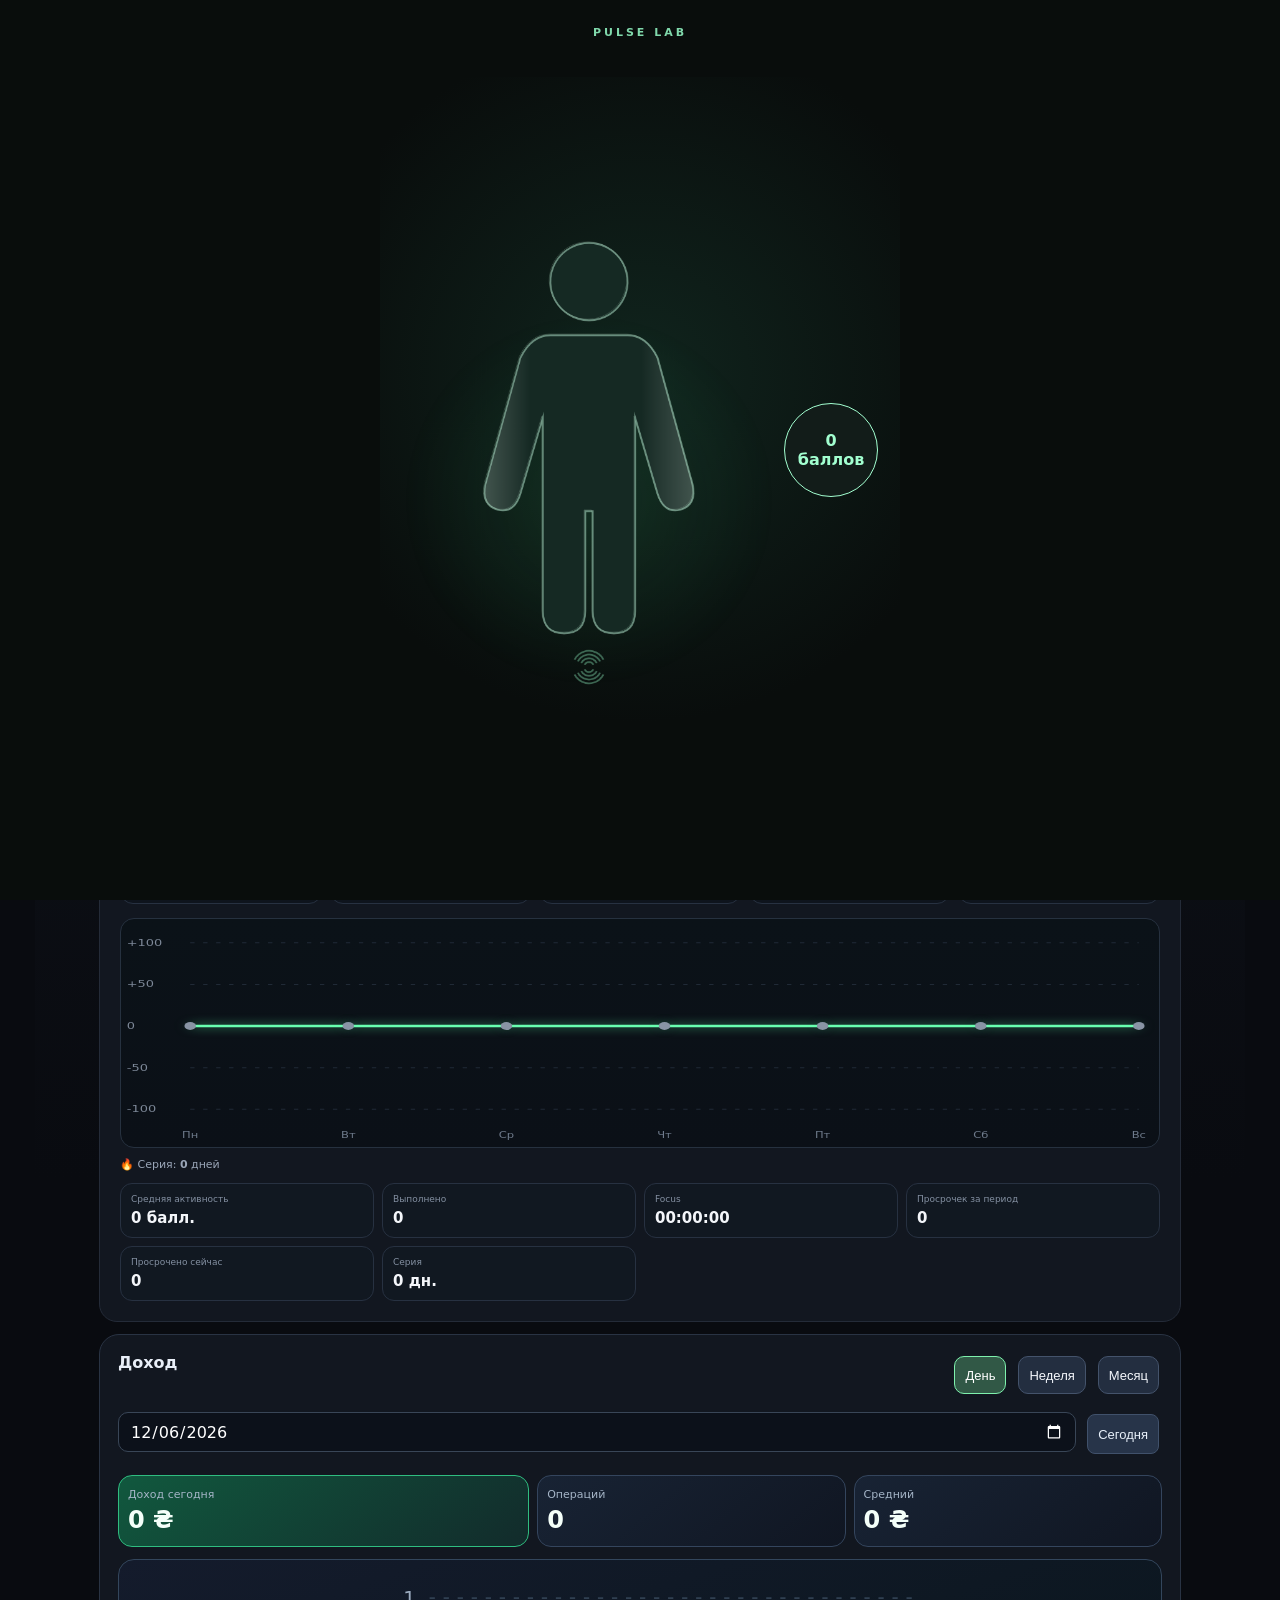
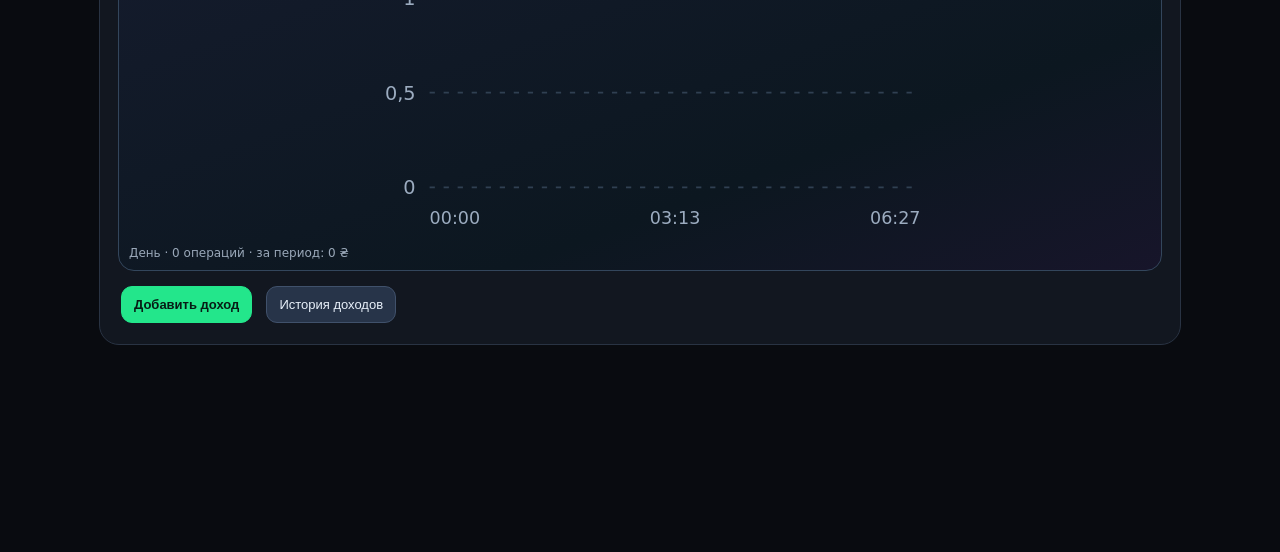
==== commit 45a93059: "Publish Pulse Dashboard 20261120stable1.0 to production" ====
--- a/public/index.html
+++ b/public/index.html
@@ -1,6 +1,6 @@
 <!doctype html><html lang="ru"><head>
 <meta charset="utf-8"><meta name="viewport" content="width=device-width,initial-scale=1,viewport-fit=cover">
-<meta name="theme-color" content="#0e1117"><meta name="robots" content="noindex,nofollow"><link rel="manifest" href="./manifest.json"><meta name="mobile-web-app-capable" content="yes"><meta name="apple-mobile-web-app-capable" content="yes"><meta name="apple-mobile-web-app-title" content="Pulse"><meta name="apple-mobile-web-app-status-bar-style" content="black-translucent"><link rel="apple-touch-icon" href="./icons/icon-192.png"><title>Pulse</title>
+<meta name="theme-color" content="#0e1117"><meta name="robots" content="noindex,nofollow"><title>Pulse Dashboard</title><link rel="manifest" href="./manifest.json"><meta name="apple-mobile-web-app-capable" content="yes"><meta name="apple-mobile-web-app-status-bar-style" content="black-translucent"><meta name="apple-mobile-web-app-title" content="Pulse"><meta name="mobile-web-app-capable" content="yes">
 <style>
 *{box-sizing:border-box}html,body{min-height:100%;background:#090b10}body{margin:0;color:#f4f6fa;font-family:Inter,system-ui,-apple-system,"Segoe UI",sans-serif}.app{max-width:520px;min-height:100vh;margin:auto;padding:calc(24px + env(safe-area-inset-top)) 18px calc(145px + env(safe-area-inset-bottom));background:linear-gradient(180deg,#11151e,#090b10 55%)}.hidden{display:none!important}header{display:flex;justify-content:space-between;align-items:center;margin-bottom:20px}.eyebrow{font-size:11px;letter-spacing:3px;color:#8f9aab}h1{font-size:26px;margin:5px 0}.avatar{width:44px;height:44px;border:0;border-radius:14px;background:#f2f5f9;color:#11151e;display:grid;place-items:center;font-weight:800}.profile-wrap{position:relative}.profile-menu{position:absolute;right:0;top:52px;z-index:90;width:190px;background:#171c25;border:1px solid #343d4c;border-radius:14px;padding:7px;box-shadow:0 20px 50px #0009}.profile-menu button{width:100%;border:0;background:transparent;color:#e5eaf1;text-align:left;padding:11px;border-radius:9px}.hero{display:flex;align-items:center;justify-content:space-between;padding:20px;border:1px solid #2a3140;border-radius:22px;background:linear-gradient(135deg,#1d2431,#121720)}.hero span{display:block;color:#8994a6;font-size:13px}.hero strong{display:block;font-size:20px;margin-top:5px}.score{width:76px;height:76px;border-radius:50%;border:7px solid #dce7f7;display:flex;flex-direction:column;align-items:center;justify-content:center}.score b{font-size:23px}.score small{font-size:9px;color:#8994a6}.stats{display:grid;grid-template-columns:repeat(3,1fr);gap:10px;margin:14px 0}.stats article,.panel,.settings-card{background:#121720;border:1px solid #242b38;border-radius:18px;padding:15px}.stats article{min-height:70px;display:flex;justify-content:center;flex-direction:column}.stats span{display:block;color:#8994a6;font-size:11px}.stats b{display:block;font-size:18px;margin-top:7px}.clickable{cursor:pointer}.panel,.settings-card{margin-top:12px}.panel-title,.modal-head{display:flex;align-items:center;justify-content:space-between;gap:12px}.panel-title h2,.settings-card h2{font-size:16px;margin:0}.panel-title>span{font-size:11px;color:#8994a6}.task-row{display:grid;grid-template-columns:minmax(0,1fr);align-items:center;gap:10px;padding:13px 0;border-bottom:1px solid #252b36;cursor:pointer}.task-row:last-child{border-bottom:0}.task-text{font-size:14px;overflow-wrap:anywhere}.task-text small{font-size:10px;color:#aeb8c7}.delete-btn{width:34px;height:34px;border:0;background:transparent;color:#667181;font-size:16px}.empty{color:#778292;text-align:center;padding:24px 5px 10px;font-size:13px}.urgent{animation:pulseDanger 2.6s ease-in-out infinite}.urgent .countdown{color:#ff8e9e}.urgent .task-text small{color:#ff8e9e;font-weight:800}@keyframes pulseDanger{0%,100%{box-shadow:0 0 0 rgba(255,70,90,0);background:#121720}50%{box-shadow:0 0 20px rgba(255,70,90,.20);background:#24171c}}.chart{height:125px;display:flex;align-items:flex-end;gap:10px;padding-top:20px}.chart div{flex:1;background:linear-gradient(#eef3fb,#6f7c90);border-radius:7px 7px 3px 3px;min-height:5px}.days{display:flex;justify-content:space-between;color:#697486;font-size:10px;margin-top:8px}.streak-row{margin-top:14px;color:#9aa6b8;font-size:11px}.primary,.secondary,.danger-btn{border:0;border-radius:10px;padding:10px 13px;font-weight:700}.primary{background:#e8eef8;color:#11151e}.secondary{background:#29313d;color:#dfe6ef}.danger-btn{background:#3a2026;color:#ffdfe5}.task-summary,.project-summary{display:grid;grid-template-columns:repeat(3,1fr);gap:10px;margin-bottom:12px}.task-summary div,.project-summary div{background:#121720;border:1px solid #242b38;border-radius:16px;padding:14px}.task-summary span,.project-summary span{display:block;color:#8994a6;font-size:10px}.task-summary b,.project-summary b{display:block;font-size:20px;margin-top:7px}.task-filters{display:flex;gap:7px;overflow:auto;padding:2px 0 5px;margin-bottom:6px}.filter-btn{white-space:nowrap;border:1px solid #293241;background:#121720;color:#8994a6;border-radius:10px;padding:8px 11px;font-size:11px}.filter-btn.active{background:#e8eef8;color:#11151e;border-color:#e8eef8;font-weight:700}.full-task-card{background:#121720;border:1px solid #242b38;border-radius:17px;padding:14px;margin-top:10px;cursor:pointer}.full-task-card.done{border-left:4px solid #4bb879;background:linear-gradient(90deg,rgba(75,184,121,.09),#121720 35%)}.full-task-card.done h3{color:#58d58d;text-decoration:none}.full-task-card.deleted{opacity:.7;border-style:dashed}.full-task-top{display:grid;grid-template-columns:minmax(0,1fr) auto;gap:9px}.full-task-card h3{font-size:14px;margin:1px 0 4px}.full-task-card p{color:#8994a6;font-size:11px;line-height:1.45;margin:5px 0}.time-info{font-size:9px;color:#788496;margin-top:7px}.countdown{display:block;font-size:10px;font-weight:700;color:#cdd7e5;margin-top:5px}.countdown.overdue{color:#ff9cab}.project-badge{display:inline-block;margin-top:6px;padding:5px 8px;border-radius:8px;background:#243b58;color:#9dccff;font-size:10px;font-weight:800;cursor:pointer}.focus-total{display:inline-block;margin-top:8px;padding:6px 9px;border-radius:9px;background:#211b37;color:#d9c8ff;font-size:10px;font-weight:800}.done-report{margin-top:8px;padding:10px;border-radius:10px;background:#14271e;color:#bde8cd;font-size:11px;line-height:1.5}.done-meta{margin-top:7px;color:#8eb89e;font-size:10px}.task-card-actions{display:flex;gap:5px}.task-card-actions button{border:0;border-radius:7px;background:#252c38;color:#cbd3df;padding:6px 8px;font-size:10px}.task-card-actions .delete{background:#342126;color:#ffb8c2}.project-card{background:#121720;border:1px solid #242b38;border-left:4px solid #d9a928;border-radius:18px;padding:16px;margin-top:12px}.project-card.overdue{border-left-color:#d65764}.project-card.done{border-left-color:#4bb879}.project-card.flash{animation:flash 1.5s ease}@keyframes flash{50%{box-shadow:0 0 26px rgba(124,183,255,.42)}}.project-card-head{display:flex;justify-content:space-between;gap:12px}.project-card h3{margin:0;font-size:16px}.project-card p{color:#8994a6;font-size:12px;line-height:1.45;margin:8px 0 14px}.project-progress{height:8px;background:#252c38;border-radius:10px;overflow:hidden}.project-progress i{display:block;height:100%;background:#dce7f7}.project-meta{display:flex;justify-content:space-between;color:#8994a6;font-size:10px;margin-top:8px}.project-actions{display:flex;gap:7px}.mini-btn{border:0;background:#252c38;color:#cbd3df;border-radius:8px;padding:7px 9px;font-size:11px}.settings-card p,.settings-card small,.muted{color:#8994a6;line-height:1.5}.settings-card strong{display:block;font-size:22px;margin:8px 0}.wide{width:100%;margin-top:6px}.history-list{display:grid;gap:9px;margin-top:12px}.history-item{border:1px solid #2a3340;border-left:4px solid #94a0b0;border-radius:12px;padding:11px;background:#10151d}.history-item.green{border-left-color:#5bd18d}.history-item.blue{border-left-color:#7cb7ff}.history-item.yellow{border-left-color:#e8bd5d}.history-item.red{border-left-color:#ff7385}.history-item.violet{border-left-color:#b894ff}.history-item b{display:block;font-size:12px}.history-item small{display:block;color:#8994a6;font-size:9px;margin-top:4px}.history-item p{margin:6px 0 0;color:#cbd3df;font-size:11px}.bottom-nav{position:fixed;z-index:50;left:50%;bottom:0;transform:translateX(-50%);width:min(520px,100%);display:grid;grid-template-columns:repeat(4,1fr);padding:12px 8px calc(12px + env(safe-area-inset-bottom));background:rgba(14,17,23,.97);border-top:1px solid #252b36;backdrop-filter:blur(16px)}.bottom-nav button{border:0;background:none;color:#8b95a5;display:flex;flex-direction:column;align-items:center;justify-content:center;gap:5px;font-size:9px;min-height:48px}.bottom-nav svg{width:23px;height:23px;fill:none;stroke:currentColor;stroke-width:1.8}.bottom-nav .active{color:#dfe5ef}.add-nav{color:#fff!important;justify-content:center}.add-nav .plus{width:34px;height:34px;border-radius:11px;background:#edf2f8;color:#11151e;display:grid;place-items:center;font-size:25px;line-height:1;margin:0;box-shadow:none}.modal{position:fixed;inset:0;z-index:1000;display:flex;align-items:center;justify-content:center;padding:20px;background:#000b;backdrop-filter:blur(5px)}.modal-card{width:min(440px,100%);max-height:90vh;overflow:auto;padding:18px;background:#171c25;border:1px solid #343d4c;border-radius:20px}.modal-card{position:relative}.modal-head h3{margin:0;padding-right:54px}.modal-head button{border:0;background:none;color:#8792a3;font-size:23px}#taskDetailModal .modal-head{min-height:48px;align-items:flex-start}#detailClose{position:absolute;top:12px;right:12px;width:44px;height:44px;border-radius:14px!important;background:#252c38!important;color:#dfe5ef!important;font-size:30px!important;line-height:1!important;display:grid;place-items:center;padding:0!important}#taskDetailModal .detail-grid{margin-top:14px}.modal-card input,.modal-card textarea,.modal-card select{width:100%;padding:13px;border-radius:12px;border:1px solid #3a4352;background:#0d1118;color:#fff;color-scheme:dark}.modal-card input{margin:14px 0}.modal-card textarea{min-height:92px;resize:vertical;margin:0 0 15px}.modal-card select{margin:0 0 15px}.modal-card input[type=datetime-local]{margin:0 0 12px}.field-label{display:block;color:#a3adbc;font-size:12px;margin:5px 0 8px}.actions{display:flex;justify-content:flex-end;gap:9px;margin-top:14px}.detail-grid{display:grid;grid-template-columns:minmax(0,1fr) 120px;gap:14px}.detail-focus{border:1px solid #654da2;background:radial-gradient(circle at 50% 30%,rgba(184,148,255,.22),#1c1830);color:#eee7ff;border-radius:16px;padding:12px;text-align:center;min-height:112px;display:flex;flex-direction:column;justify-content:center;align-items:center;animation:focusPulse 2.2s ease-in-out infinite}.detail-focus.running{animation:none;background:#14271e;border-color:#4b9b6b}.detail-focus b{font-size:14px}.detail-focus small{font-size:9px;color:#c9baf0;margin-top:5px}.detail-focus span{font-size:12px;font-weight:800;margin-top:6px}@keyframes focusPulse{0%,100%{box-shadow:0 0 0 rgba(184,148,255,0)}50%{box-shadow:0 0 28px rgba(184,148,255,.36)}}.notes-head{display:flex;justify-content:space-between;align-items:center;margin-top:16px}.notes-head h4{margin:0}.notes-list{display:grid;gap:8px;margin-top:9px}.note{background:#10151c;border:1px solid #2a3340;border-radius:12px;padding:10px}.note small{color:#8994a6;font-size:9px}.note p{font-size:12px;line-height:1.5;margin:6px 0;white-space:pre-wrap}.note-actions{display:flex;gap:7px}.note-actions button{border:0;background:#252c38;color:#cbd3df;border-radius:7px;padding:6px 8px;font-size:9px}.note-actions .delete{background:#342126;color:#ffb8c2}.focus-overlay{position:fixed;inset:0;z-index:1500;background:#000c;display:grid;place-items:center;padding:20px;backdrop-filter:blur(8px)}.focus-box{width:min(400px,100%);background:#151b25;border:1px solid #354154;border-radius:24px;padding:24px;text-align:center}.focus-box h2{font-size:18px}.focus-clock{font-size:44px;font-weight:800;letter-spacing:2px;margin:28px 0}.focus-actions{display:flex;justify-content:center;gap:10px}@media(min-width:700px){body{padding:35px}.app{border-radius:28px}}@media(min-width:1100px){.app{max-width:900px}.bottom-nav{width:min(900px,100%)}.panel{padding:20px}}@media(min-width:2000px){.app{max-width:1500px;padding:46px 50px 190px}.bottom-nav{width:min(1500px,100%)}h1{font-size:38px}.stats article{min-height:110px}.stats span{font-size:16px}.stats b{font-size:30px}.panel{padding:28px}.panel-title h2{font-size:24px}.task-text,.full-task-card h3{font-size:19px}.chart{height:220px}.modal-card{width:min(700px,100%);font-size:18px}.focus-box{width:min(620px,100%)}.focus-clock{font-size:74px}}@media(min-width:3200px){.app{max-width:2300px;padding:70px 80px 250px}.bottom-nav{width:min(2300px,100%)}h1{font-size:54px}.eyebrow{font-size:18px}.hero{padding:46px}.hero strong{font-size:44px}.stats article{min-height:150px}.stats span{font-size:22px}.stats b{font-size:46px}.panel{padding:38px;border-radius:30px}.panel-title h2{font-size:34px}.task-text,.full-task-card h3,.project-card h3{font-size:27px}.chart{height:320px}.bottom-nav button{font-size:20px}.bottom-nav svg{width:42px;height:42px}}
 
@@ -31,7 +31,12 @@
 </style>
 <style id="pulse40css">
 .ext-badges{display:inline-flex;gap:5px;align-items:center;margin-top:6px;flex-wrap:wrap}.ext-badge{display:inline-grid;place-items:center;min-width:25px;height:22px;padding:0 6px;border:1px solid #3a4658;border-radius:7px;background:#202734;color:#c9d5e6;font-size:10px;font-weight:800}.ext-badge.daily{color:#a2ffd0;border-color:#315c45}.ext-badge.material{color:#f6d48e;border-color:#66552f}.ext-badge.check{color:#b9d8ff;border-color:#35527a}.ext-section{margin-top:13px;padding:13px;border:1px solid #283140;border-radius:14px;background:#0f141c}.ext-section h4{margin:0 0 10px;font-size:13px}.ext-row{display:flex;gap:8px;align-items:center;margin:7px 0}.ext-row input[type=text],.ext-row input[type=url],.ext-row input[type=time],.ext-row input[type=date],.ext-row select{flex:1;min-width:0;background:#0c1017;border:1px solid #303949;color:#eef3f9;border-radius:9px;padding:9px}.ext-mini{border:0;border-radius:8px;background:#28313e;color:#dce5ef;padding:7px 9px}.ext-danger{background:#3a2026;color:#ffdfe5}.ext-muted{color:#7f8a9b;font-size:10px;line-height:1.45}.ext-tabs{display:flex;gap:6px;overflow:auto;margin:8px 0 12px}.ext-tabs button{white-space:nowrap;border:1px solid #293241;background:#121720;color:#8994a6;border-radius:9px;padding:7px 10px;font-size:10px}.ext-tabs button.active{background:#e8eef8;color:#11151e}.ext-grid{display:grid;grid-template-columns:repeat(2,1fr);gap:8px}.ext-metric{background:#111821;border:1px solid #273141;border-radius:12px;padding:10px}.ext-metric span{display:block;color:#8490a2;font-size:9px}.ext-metric b{display:block;margin-top:5px;font-size:15px}.daily-rule-card{background:#121720;border:1px solid #284639;border-left:4px solid #63d79a;border-radius:16px;padding:13px;margin-top:10px}.daily-rule-card.paused{opacity:.58}.daily-rule-card h3{margin:0 0 6px;font-size:14px}.daily-rule-card p{margin:4px 0;color:#8994a6;font-size:11px}.calendar-box{background:#10151d;border:1px solid #273141;border-radius:15px;padding:12px;margin-bottom:10px}.calendar-head{display:flex;justify-content:space-between;align-items:center;gap:8px}.calendar-list{margin-top:10px}.calendar-item{border-top:1px solid #252d39;padding:9px 0}.calendar-item:first-child{border-top:0}.calendar-item b{font-size:12px}.calendar-item small{display:block;color:#8490a2;margin-top:3px}.pulse-modal-screen{position:fixed;inset:0;z-index:600;background:#090b10f5;display:grid;place-items:center;padding:18px}.pulse-modal-card{width:min(520px,100%);max-height:90vh;overflow:auto;background:#121720;border:1px solid #2a3443;border-radius:22px;padding:18px}.pulse-modal-card h2{margin:0 0 12px}.pulse-modal-card .actions{position:sticky;bottom:0;background:#121720;padding-top:10px}.morning-kpi{display:grid;grid-template-columns:repeat(2,1fr);gap:8px;margin:12px 0}.morning-kpi div{background:#0e141d;border:1px solid #273141;border-radius:12px;padding:11px}.morning-kpi span{font-size:9px;color:#8490a2;display:block}.morning-kpi b{font-size:15px;display:block;margin-top:5px}.project-dashboard{position:fixed;inset:0;z-index:550;background:#090b10;overflow:auto;padding:calc(22px + env(safe-area-inset-top)) 18px calc(40px + env(safe-area-inset-bottom))}.project-dashboard-inner{max-width:520px;margin:auto}.project-dashboard-top{display:flex;justify-content:space-between;gap:10px;align-items:center}.project-dashboard-progress{font-size:42px;font-weight:850;margin:16px 0}.project-dashboard-list .full-task-card{margin-top:8px}.activity-summary{margin-top:10px}.activity-bars{height:100px;display:flex;align-items:flex-end;gap:4px;margin-top:10px}.activity-bars i{flex:1;min-height:3px;background:#8794a7;border-radius:4px 4px 2px 2px}.score-log{max-height:210px;overflow:auto}.score-log div{display:flex;justify-content:space-between;gap:10px;padding:7px 0;border-bottom:1px solid #252d39;font-size:10px}.score-log strong.pos{color:#6fe5a4}.score-log strong.neg{color:#ff9cab}
-#pulseAnimScreen{position:fixed;inset:0;z-index:700;background:#090d0c;display:flex;align-items:center;justify-content:center;padding:12px}#pulseAnimScreen.hidden{display:none!important}#pulseAnimScreen .liquid-panel{width:min(520px,100%);margin:0;border:0;background:radial-gradient(circle at 50% 40%,#15342999,transparent 67%);box-shadow:none}#pulseAnimScreen .liquid-top,#pulseAnimScreen .liquid-controls,#pulseAnimScreen .liquid-label,#pulseAnimScreen .liquid-panel>input,#pulseAnimScreen .liquid-status,#pulseAnimScreen .liquid-note{display:none!important}#pulseAnimScreen .liquid-stage{grid-template-columns:1fr 110px;min-height:78vh}#pulseAnimScreen .liquid-stage canvas{height:72vh;max-height:680px}#pulseAnimScreen .liquid-value strong{font-size:46px}#pulseAnimScreen .liquid-value p:first-of-type{display:none}.pulse-splash{animation:pulseScreenFlash .9s ease}@keyframes pulseScreenFlash{0%{box-shadow:inset 0 0 0 0 #68f2aa00}35%{box-shadow:inset 0 0 120px 25px #68f2aa55}100%{box-shadow:inset 0 0 0 0 #68f2aa00}}
+#pulseAnimScreen{position:fixed;inset:0;z-index:700;background:#090d0c;display:flex;align-items:center;justify-content:center;padding:12px}#pulseAnimScreen.hidden{display:none!important}#pulseAnimScreen .liquid-panel{width:min(520px,100%);margin:0;border:0;background:radial-gradient(circle at 50% 40%,#15342999,transparent 67%);box-shadow:none}#pulseAnimScreen .liquid-top,#pulseAnimScreen .liquid-controls,#pulseAnimScreen .liquid-label,#pulseAnimScreen .liquid-panel>input,#pulseAnimScreen .liquid-status,#pulseAnimScreen .liquid-note{display:none!important}#pulseAnimScreen .liquid-stage{grid-template-columns:minmax(0,1fr) clamp(68px,20vw,94px);gap:8px;min-height:78vh}#pulseAnimScreen .liquid-stage canvas{height:72vh;max-height:680px}#pulseAnimScreen .liquid-value{display:grid;place-items:center;aspect-ratio:1;border:1px solid currentColor;border-radius:50%;color:#a2ffd0;background:#121c19;text-align:center;padding:6px;box-sizing:border-box}
+#pulseAnimScreen .liquid-value.negative{color:#ff899e;background:#24171b}
+#pulseAnimScreen .liquid-value strong{font-size:clamp(12px,3.6vw,16px);line-height:1.2;letter-spacing:0;color:inherit;font-weight:650;font-variant-numeric:tabular-nums}
+.ext-badge.priority{color:#ffd363;border-color:#66552f}
+#taskModal input[type=datetime-local],#projectModal input[type=datetime-local]{display:block;appearance:none;-webkit-appearance:none;box-sizing:border-box;width:100%;min-width:0;max-width:100%;margin-inline:0}
+#taskModal input[type=datetime-local]::-webkit-date-and-time-value,#projectModal input[type=datetime-local]::-webkit-date-and-time-value{min-width:0;text-align:start}#pulseAnimScreen .liquid-value p:first-of-type{display:none}.pulse-splash{animation:pulseScreenFlash .9s ease}@keyframes pulseScreenFlash{0%{box-shadow:inset 0 0 0 0 #68f2aa00}35%{box-shadow:inset 0 0 120px 25px #68f2aa55}100%{box-shadow:inset 0 0 0 0 #68f2aa00}}
 .settings-ext label{display:flex;justify-content:space-between;align-items:center;gap:12px;margin:10px 0;font-size:12px}.settings-ext input,.settings-ext select{background:#0c1017;color:#eef3f9;border:1px solid #303949;border-radius:9px;padding:8px;max-width:170px}.rule-days{display:flex;gap:5px;flex-wrap:wrap}.rule-days label{display:flex;gap:3px;align-items:center;background:#171e28;border-radius:8px;padding:6px;font-size:10px}
 </style>
 <style id="pulseCorrections41">
@@ -101,7 +106,44 @@
  .activity-summary .ext-grid{grid-template-columns:repeat(2,minmax(0,1fr))}
  #activityChart{height:210px!important}
 }
-</style></head><body><main class="app">
+</style><style>@media(min-width:700px){.app{max-width:960px;padding:32px 38px 150px}.bottom-nav{width:min(960px,100%)}.ext-grid{grid-template-columns:repeat(4,minmax(0,1fr))}}@media(min-width:1200px){.app{max-width:1280px;padding:44px 64px 160px}.bottom-nav{width:min(1280px,100%)}.hero{min-height:260px}}@media(min-width:1920px){html{font-size:21px}.app{max-width:1600px}.bottom-nav{width:min(1600px,100%)}button,input,textarea,select{font-size:inherit}}@media(hover:none){button{min-height:40px}}@media(prefers-reduced-motion:reduce){*,*::before,*::after{animation-duration:.01ms!important;transition-duration:.01ms!important}}</style><style>.pulse-screen-header button,.pulse-screen button{font:inherit;color:#e8f0fa;background:#273449;border:1px solid #40516b;border-radius:12px;padding:11px 14px;min-height:42px}.pulse-screen-header button{font-size:13px}.pulse-screen{display:flex;flex-direction:column;gap:12px}.pulse-screen .pulse-card{background:linear-gradient(145deg,#1c2634,#131b27);border:1px solid #334155;border-radius:17px;padding:17px;margin:0}.pulse-screen .pulse-card b{font-size:16px}.pulse-screen .pulse-card p{font-size:14px;line-height:1.55;color:#c8d4e2}.pulse-screen .pulse-actions{display:flex;gap:6px;flex-wrap:wrap;margin-top:12px}.pulse-screen .pulse-actions button{font-size:12px;min-height:38px}.pulse-form{background:#101823;border:1px solid #354359;border-radius:16px;padding:16px;margin-top:8px}.pulse-form h2{margin:0 0 12px}.pulse-toolbar{display:flex;gap:8px;flex-wrap:wrap;align-items:center}.pulse-toolbar input{flex:1;min-width:150px}.pulse-countdown{font-size:20px;font-weight:750;letter-spacing:1px;color:#82efae;font-variant-numeric:tabular-nums;margin:8px 0}.pulse-income-period{display:flex;gap:3px;flex-wrap:wrap}.pulse-income-period button{padding:5px 7px;font-size:11px;min-height:30px;border:1px solid #40516b;border-radius:8px;background:#273449;color:#e8f0fa}.pulse-detail{padding:8px 0;border-top:1px solid #334155}.pulse-screen-header{gap:10px}</style><style>
+#homeView .pulse-brand{font-size:clamp(27px,6vw,40px);font-weight:900;letter-spacing:.14em;line-height:1.05;margin:4px 0;background:linear-gradient(100deg,#fff 10%,#9fffd1 95%);background-clip:text;-webkit-background-clip:text;color:transparent;text-shadow:0 6px 28px #5bdba522}
+#homeView header .eyebrow{font-size:10px;letter-spacing:.35em;color:#94a6bb}
+#pulseHero,#pulseIncome{padding:18px!important;border-radius:20px!important;overflow:hidden}
+#pulseDailyQuote{min-height:29px;overflow-wrap:anywhere}
+#pulseHero .pulse-countdown{font-size:23px;font-weight:800;letter-spacing:.06em;color:#7ef1ad;font-variant-numeric:tabular-nums}
+#pulseIncome .pulse-row{display:flex;align-items:flex-start;justify-content:space-between;gap:8px;flex-wrap:wrap}
+#pulseIncome .pulse-income-total{font-size:25px;font-weight:800;margin:12px 0}
+#pulseIncome .pulse-graph svg{display:block;width:100%;height:auto;min-height:135px}
+#pulseIncome .pulse-income-period button{padding:8px 10px;min-height:38px}
+#pulseIncome .pulse-income-period button.selected{background:#315846;border-color:#7ef1ad;color:white}
+#pulseIncome .pulse-actions{display:flex;flex-wrap:wrap;gap:8px;margin-top:12px}
+#pulseIncome .pulse-actions button{background:#273449;border:1px solid #40516b;color:#e8f0fa;border-radius:11px;padding:10px 12px}
+#pulseAddMenu{max-height:min(70vh,430px);overflow:auto;padding:16px!important;border:1px solid #354459;border-radius:18px}
+#pulseAddMenu button{background:#253348;color:#e9f1ff;border:1px solid #43536a;border-radius:12px;padding:12px;min-height:44px;margin:4px}
+@media(min-width:700px){#pulseIncome .pulse-graph{max-width:100%}#pulseIncome .pulse-graph svg{max-height:270px}}
+</style><style>#homeView header .eyebrow.pulse-brand{display:block!important;font-size:clamp(24px,5vw,38px)!important;letter-spacing:.16em!important;font-weight:900!important;line-height:1.15!important;color:#b4fbd2!important;opacity:1!important}#pulseHero .pulse-countdown{font-size:24px!important}#pulseIncome .pulse-graph{height:auto!important;min-height:148px}#pulseIncome .pulse-graph svg{height:auto!important;min-height:148px}#pulseAddMenu.hidden{display:none!important}.pulse-screen .pulse-card>*{margin-top:0}.pulse-screen .pulse-card>*+*{margin-top:10px}</style><style>#pulseIncome .pulse-income-date-row{display:flex;align-items:center;gap:8px;margin-top:10px;flex-wrap:nowrap}#pulseIncome .pulse-income-date-row input{flex:1;min-width:0;max-width:100%;height:40px}#pulseIncome .pulse-income-date-row button{flex:none;white-space:nowrap;min-height:40px;padding:8px 10px;border:1px solid #40516b;border-radius:8px;background:#273449;color:#e8f0fa}#pulseIncome .pulse-income-period{flex-wrap:nowrap;gap:6px}</style><style>#homeView header .eyebrow:not(.pulse-brand){font-size:11px!important;letter-spacing:.25em!important;color:#90a0b7!important;font-weight:500!important}#homeView header h1.pulse-brand{font-size:clamp(29px,7vw,40px)!important;letter-spacing:.16em!important}#pulseIncome .pulse-income-total{display:block!important;font-size:28px!important;font-weight:800!important;color:#f4f8ff!important;margin:14px 0!important}</style><style>
+/* Scoped layout corrections: preview-only, notes and thoughts cards */
+#pulseExtraView .pulse-screen{display:flex;flex-direction:column;gap:14px;min-width:0}
+#pulseExtraView .pulse-screen>.pulse-toolbar{margin:0 0 2px;min-width:0}
+#pulseExtraView .pulse-screen>.pulse-entry.pulse-card{display:flex;flex-direction:column;align-items:stretch;gap:10px;min-width:0;width:100%;padding:18px!important;margin:0!important;border-radius:18px;overflow-wrap:anywhere}
+#pulseExtraView .pulse-entry.pulse-card>.pulse-row{display:flex;align-items:flex-start;justify-content:space-between;gap:12px;min-width:0}
+#pulseExtraView .pulse-entry.pulse-card>.pulse-row>b{min-width:0;flex:1}
+#pulseExtraView .pulse-entry.pulse-card>small{display:block;color:#94a3b8;font-size:12px;line-height:1.5}
+#pulseExtraView .pulse-entry.pulse-card>p{margin:0!important;line-height:1.55;white-space:pre-wrap;overflow-wrap:anywhere}
+#pulseExtraView .pulse-entry.pulse-card>.pulse-countdown{margin:0!important;line-height:1.25}
+#pulseExtraView .pulse-entry.pulse-card>.pulse-actions{display:flex;flex-wrap:wrap;gap:8px;margin:2px 0 0!important}
+#pulseExtraView .pulse-entry.pulse-card>.pulse-actions button{margin:0!important;min-height:42px}
+#pulseExtraView .pulse-entry.pulse-card>.pulse-detail{padding:12px;border-radius:12px;background:#101923}
+#pulseExtraView .pulse-screen>button{width:100%;min-height:46px;margin:0!important}
+#pulseIncome .pulse-income-total{font-size:28px!important;font-weight:800!important;display:block!important}
+</style><style>
+/* Preview income history: keep the graph in normal document flow above its cards. */
+#pulseExtraView .pulse-screen>.pulse-graph{display:block!important;position:relative!important;flex:none!important;width:100%!important;height:auto!important;min-height:0!important;overflow:visible!important;margin:0 0 12px!important}
+#pulseExtraView .pulse-screen>.pulse-graph svg{display:block!important;width:100%!important;height:auto!important;min-height:155px!important;max-height:none!important}
+#pulseExtraView .pulse-screen>.pulse-graph .pulse-small{position:static!important;display:block!important;line-height:1.5!important}
+#pulseExtraView .pulse-screen>.pulse-entry.pulse-card{position:relative!important;flex:none!important}
+</style><style>#pulseIncome .pulse-income-kpis{display:grid;grid-template-columns:1.2fr .9fr .9fr;gap:8px;margin:14px 0 12px}#pulseIncome .pulse-income-kpi{min-width:0;padding:12px 9px;border:1px solid #34455d;border-radius:14px;background:linear-gradient(140deg,#182334,#101622)}#pulseIncome .pulse-income-kpi-main{border-color:#2fbd80;background:linear-gradient(140deg,#11583e,#122b2b)}#pulseIncome .pulse-income-kpi small{display:block;color:#a5b5c7;font-size:11px;margin-bottom:5px}#pulseIncome .pulse-income-kpi strong{display:block;color:#f4fff9;font-size:clamp(15px,4vw,24px);white-space:nowrap;overflow:hidden;text-overflow:ellipsis}#pulseIncome .pulse-graph,#pulseExtraView .pulse-graph{position:relative;overflow:visible;border:1px solid #33465c;border-radius:16px;padding:10px;background:linear-gradient(160deg,#141b2c,#0c1720 65%,#17152a)}.pulse-income-point{cursor:pointer;outline:none}.pulse-income-point:focus{stroke:#fff;stroke-width:3}.pulse-income-tooltip{position:absolute;z-index:4;top:12px;right:12px;pointer-events:none;padding:9px 12px;border:1px solid #5d768e;border-radius:11px;background:#101c2cf5;color:#eaf8ff;box-shadow:0 8px 24px #0008;font-size:12px}.pulse-income-tooltip b{display:block;color:#6affad;font-size:17px;margin:3px 0}#pulseIncome .pulse-actions button:first-child{background:#23e68b;color:#071c15;border-color:#23e68b;font-weight:700}@media(max-width:380px){#pulseIncome .pulse-income-kpi{padding:9px 6px}#pulseIncome .pulse-income-kpi strong{font-size:15px}}</style><style>.task-origin,.task-timer{display:block}.task-type.daily{color:#6ae4a0}.task-type.project{color:#79afff}.task-type.solo{color:#ffbd63}input[type=date],input[type=time],input[type=datetime-local]{min-width:0;max-width:100%;box-sizing:border-box}.task-summary>div{min-width:0}#planBar{width:100%}.calendar-box details{padding:10px;overflow-wrap:anywhere}</style></head><body><main class="app">
 <section id="homeView"><header><div><span class="eyebrow">PULSE</span><h1>Мой дашборд</h1></div><div class="profile-wrap"><button id="profileBtn" class="avatar">VK</button><div id="profileMenu" class="profile-menu hidden"><button id="profileSettings">Настройки</button><button id="profileHistory">История</button></div></div></header>
 <section class="liquid-panel" id="liquidWidget" aria-labelledby="liquidTitle">
 <div class="liquid-top"><div><span class="liquid-kicker">PULSE LAB · LIQUID MOTION</span><h2 id="liquidTitle">Живая статистика</h2></div><span class="liquid-tag">Демо</span></div>
@@ -112,13 +154,14 @@
 </section>
 
 <section class="hero"><div><span>Сегодня</span><strong id="today"></strong></div><div class="score"><b id="score">0</b><small>баллов</small></div></section>
-<section class="stats"><article><span>Задачи</span><b id="taskStat">0 / 0</b></article><article id="focusStatCard" class="clickable"><span>Фокус</span><b id="focusToday">0м</b></article><article id="projectStatCard" class="clickable"><span>Проекты</span><b id="projectStat">0</b></article></section>
+<section class="stats"><article><span>Задачи</span><b id="taskStat">0</b></article><article id="focusStatCard" class="clickable"><span>Фокус</span><b id="focusToday">0м</b></article><article id="projectStatCard" class="clickable"><span>Проекты</span><b id="projectStat">0</b></article></section>
 <section class="panel"><div class="panel-title"><h2>На сегодня</h2><span>задачи</span></div><div id="taskList"></div><div id="emptyState" class="empty hidden">Актуальных задач пока нет.</div></section>
 <section class="panel"><div class="panel-title"><h2>Активность</h2><span>7 дней</span></div><div id="activityChart" class="chart"></div><div id="activityDays" class="days"></div><div class="streak-row">🔥 Серия: <b id="streakDays">0</b> дней</div></section></section>
-<section id="tasksView" class="hidden"><header><div><span class="eyebrow">PULSE</span><h1>Задачи</h1></div><button id="addFullTaskBtn" class="primary">+ Задача</button></header><div class="task-summary"><div><span>Всего</span><b id="tasksTotal">0</b></div><div><span>Срочно</span><b id="tasksUrgent">0</b></div><div><span>Сегодня</span><b id="tasksDone">0</b></div></div><div class="task-filters"><button class="filter-btn active" data-filter="today">Сегодня</button><button class="filter-btn" data-filter="urgent">Срочно</button><button class="filter-btn" data-filter="all">Все</button><button class="filter-btn" data-filter="future">Календарь</button><button class="filter-btn" data-filter="done">Готово</button><button class="filter-btn" data-filter="overdue">Просроченные</button><button class="filter-btn" data-filter="deleted">Удалённые</button></div><div id="fullTaskList"></div><div id="fullTaskEmpty" class="empty hidden">Задач по этому фильтру нет.</div></section>
+<section id="tasksView" class="hidden"><header><div><span class="eyebrow">PULSE</span><h1>Задачи</h1></div><button id="addFullTaskBtn" class="primary">+ Задача</button></header><div class="task-summary"><div><span>Всего</span><b id="tasksTotal">0</b></div><div><span>Срочно</span><b id="tasksUrgent">0</b></div><div><span>Сегодня</span><b id="tasksDone">0</b></div><div><span>Прогресс</span><b id="planCount"></b><progress id="planBar"></progress></div></div><div class="task-filters"><button class="filter-btn active" data-filter="today">Сегодня</button><button class="filter-btn" data-filter="all">Все</button><button class="filter-btn" data-filter="urgent">Срочно</button><button class="filter-btn" data-filter="future">Календарь</button><button class="filter-btn" data-filter="done">Готово</button><button class="filter-btn" data-filter="overdue">Просроченные</button><button class="filter-btn" data-filter="deleted">Удалённые</button></div><div id="pulseTaskCalendar" class="pulse-calendar hidden"><label>Задачи на дату</label><input type="date" id="pulseTaskDate"></div><div id="fullTaskList"></div><div id="fullTaskEmpty" class="empty hidden">Задач по этому фильтру нет.</div></section>
 <section id="projectsView" class="hidden"><header><div><span class="eyebrow">PULSE</span><h1>Проекты</h1></div><button id="addProjectBtn" class="primary">+ Проект</button></header><div class="project-summary project-filters"><button class="project-filter-btn" data-project-filter="overdue"><span>Просроченные</span><b id="projectsOverdue">0</b></button><button class="project-filter-btn active" data-project-filter="active"><span>Активных</span><b id="projectsActive">0</b></button><button class="project-filter-btn" data-project-filter="done"><span>Завершено</span><b id="projectsDone">0</b></button></div><div id="projectList"></div><div id="projectEmpty" class="empty hidden">Проектов пока нет.</div></section>
-<section id="settingsView" class="hidden"><header><div><span class="eyebrow">PULSE</span><h1>Настройки</h1></div></header><div class="settings-card"><span class="muted">Версия</span><strong>Pulse Production 4.0</strong><small>Версия с новым планированием, Focus и восстановленной логикой проектов.</small></div><div class="settings-card"><h2>История</h2><p>Полный журнал действий Pulse.</p><button id="openHistoryBtn" class="wide primary">Открыть историю</button></div><div class="settings-card"><h2>Данные Pulse</h2><p id="savedCount"></p><p id="savedProjectCount"></p><small>Рабочие данные хранятся локально в Pulse на этом устройстве.</small></div></section>
-<section id="historyView" class="hidden"><header><div><span class="eyebrow">PULSE</span><h1>История</h1></div><button id="backSettingsBtn" class="secondary">Настройки</button></header><div class="settings-card"><div class="panel-title"><h2>Журнал действий</h2><span id="historyCount"></span></div><div id="historyList" class="history-list"></div></div></section>
+<section id="settingsView" class="hidden"><header><div><span class="eyebrow">PULSE</span><h1>Настройки</h1></div></header><div class="settings-card"><span class="muted">Версия</span><strong>Pulse Dashboard</strong><small>Версия с новым планированием, Focus и восстановленной логикой проектов.</small><p id="pulseBuildVersion">Версия: 20261120stable1.0</p><p id="pulseBuildUpdated">Дата обновления: 20.11.2026, 20:11 (Киев)</p></div><div class="settings-card"><h2>История</h2><p>Полный журнал действий Pulse.</p><button id="openHistoryBtn" class="wide primary">Открыть историю</button></div>
+</section>
+<section id="historyView" class="hidden"><header><div><span class="eyebrow">PULSE</span><h1>История</h1></div><button id="backSettingsBtn" class="secondary">Настройки</button></header><div class="settings-card"><div class="panel-title"><h2>Журнал действий</h2><span id="historyCount"></span></div><div class="pulse-calendar"><label>События за дату</label><input type="date" id="pulseHistoryDate"><button id="pulseHistoryAll" type="button">Все события</button></div><div id="historyList" class="history-list"></div></div></section>
 </main>
 <nav class="bottom-nav"><button id="homeNav" class="active"><svg viewBox="0 0 24 24"><path d="M3 11.5 12 4l9 7.5V21h-6v-6H9v6H3z"/></svg><span>Главная</span></button><button id="projectsNav"><svg viewBox="0 0 24 24"><path d="M4 4h6v6H4zm10 0h6v6h-6zM4 14h6v6H4zm10 0h6v6h-6z"/></svg><span>Проекты</span></button><button id="tasksNav"><svg viewBox="0 0 24 24"><path d="m5 12 4 4L19 6"/></svg><span>Задачи</span></button><button id="addNav" class="add-nav" aria-label="Добавить"><span class="plus">+</span></button></nav>
 
@@ -131,67 +174,250 @@
 
 <script>
 (function(){"use strict";
-var $=function(id){return document.getElementById(id)},TK="pulse_tasks_v2",PK="pulse_projects_v1",FK="pulse_focus_sessions_v1",HK="pulse_history_v1",PREVIEW_HK="pulse_preview_36_history";
+var $=function(id){return document.getElementById(id)},PRE="pulse_preview_36_",TK=PRE+"tasks",PK=PRE+"projects",FK=PRE+"focus",HK=PRE+"history",PROD_TK="pulse_tasks_v2",PROD_PK="pulse_projects_v1",PROD_FK="pulse_focus_sessions_v1";
 var iso=function(){return new Date().toISOString()},plus24=function(v){return new Date(new Date(v).getTime()+86400000).toISOString()};
 function load(k){try{var a=JSON.parse(localStorage.getItem(k)||"null");return Array.isArray(a)?a:[]}catch(e){return[]}}
-if(localStorage.getItem(HK)===null){var ph=load(PREVIEW_HK);localStorage.setItem(HK,JSON.stringify(ph.length?ph:[{id:Date.now(),at:iso(),color:"gray",title:"Pulse обновлён",detail:"Рабочая версия переведена на новую систему интерфейса и статистики."}]))}
+const migrationBackup=PRE+'before_plan_journal';
+if (!localStorage.getItem(migrationBackup)) {
+  const entries=Object.fromEntries(Object.keys(localStorage).filter(k=>k.startsWith('pulse_preview_')).map(k=>[k,localStorage.getItem(k)]));
+  localStorage.setItem(migrationBackup, JSON.stringify(entries));
+}
+if(localStorage.getItem(TK)===null){localStorage.setItem(TK,JSON.stringify(load(PROD_TK)));localStorage.setItem(PK,JSON.stringify(load(PROD_PK)));localStorage.setItem(FK,JSON.stringify(load(PROD_FK)));localStorage.setItem(HK,JSON.stringify([{id:Date.now(),at:iso(),color:"gray",title:"Создана песочница",detail:"Рабочие данные скопированы в отдельное preview-хранилище."}]))}
 var tasks=load(TK),projects=load(PK),focusSessions=load(FK),history=load(HK),now=iso(),filter="today",projectFilter="active",editTask=null,editProject=null,drafts=[],detailTaskId=null,noteEditId=null,completeTaskId=null,deleteTaskId=null,deleteAfter=null,focusRun=null,focusTick=null;
 tasks=tasks.map(function(t){return Object.assign({description:"",projectId:"",createdAt:now,updatedAt:now,startAt:now,deadlineAt:plus24(t.startAt||now),done:false,completedAt:"",completionComment:"",deletedAt:"",notes:[]},t,{notes:Array.isArray(t.notes)?t.notes:[]})});
 projects=projects.map(function(p){return Object.assign({createdAt:now,updatedAt:now,startAt:now,deadlineAt:plus24(p.startAt||now),completedAt:""},p)});
-function save(){localStorage.setItem(TK,JSON.stringify(tasks));localStorage.setItem(PK,JSON.stringify(projects));localStorage.setItem(FK,JSON.stringify(focusSessions));localStorage.setItem(HK,JSON.stringify(history))}
-function log(color,title,detail){history.unshift({id:Date.now()+Math.random(),at:iso(),color:color,title:title,detail:detail||""});history=history.slice(0,1000);save()}
+// Journal only the fields needed to reconstruct plans. Legacy states begin at their last known update.
+var journalKey = PRE + 'plan_journal';
+var journal = JSON.parse(localStorage.getItem(journalKey) || '{"tasks":{},"projects":{}}');
+function recordPlans() {
+  let changed = false;
+  function snapshot(group, id, state, firstDate) {
+    const rows = journal[group][id] || (journal[group][id] = []);
+    const previous = rows[rows.length - 1];
+    if (previous && JSON.stringify(previous.state) === JSON.stringify(state)) return;
+    rows.push({at: previous ? iso() : firstDate || iso(), state});
+    changed = true;
+  }
+  projects.forEach(p => snapshot('projects', p.id, {name:p.name, startAt:p.startAt, deadlineAt:p.deadlineAt, completedAt:p.completedAt, deletedAt:p.deletedAt}, p.updatedAt || p.createdAt));
+  tasks.forEach(t => snapshot('tasks', t.id, {id:t.id, text:t.text, projectId:t.projectId, projectName:pname(t.projectId), dailyRuleId:t.dailyRuleId, startAt:t.startAt, deadlineAt:t.deadlineAt, createdAt:t.createdAt, completedAt:t.completedAt, done:t.done, deletedAt:t.deletedAt, deletionComment:t.deletionComment}, t.updatedAt || t.createdAt));
+  if (changed) localStorage.setItem(journalKey, JSON.stringify(journal));
+}
+function completionsSince(start,end) {
+  const completed=[];
+  for(const rows of Object.values(journal.tasks)){
+    const last=rows.filter(row=>row.state.done && Date.parse(row.state.completedAt)>=start && Date.parse(row.state.completedAt)<end).at(-1);
+    if(last)completed.push(last.state);
+  }
+  return completed;
+}
+function phase(t, now = Date.now()) {
+  if (t.deletedAt) return 'deleted';
+  if (t.done) return 'done';
+  const elapsed = now - Date.parse(t.deadlineAt);
+  if (elapsed >= 86400000) return 'overdue';
+  if (elapsed >= 0) return 'urgent';
+  return Date.parse(t.startAt) > now ? 'future' : 'active';
+}
+function taskRank(a,b) {
+  const rank = t => urgent(t) ? 0 : t.starred ? 1 : 2;
+  return rank(a)-rank(b) || Date.parse(a.deadlineAt)-Date.parse(b.deadlineAt) || String(a.id).localeCompare(String(b.id));
+}
+function homeTasks() {
+  const seen = new Set();
+  return tasks.filter(t => ['active','urgent'].includes(phase(t))).sort(taskRank).filter(t => {
+    if (!t.projectId) return true;
+    if (seen.has(String(t.projectId))) return false;
+    seen.add(String(t.projectId)); return true;
+  });
+}
+function taskCaption(t) {
+  return t.dailyRuleId ? 'Ежедневная задача' : t.projectId ? t.projectName || pname(t.projectId) || 'Проект' : 'Самостоятельная задача';
+}
+function colorTaskIcon(node,t) {
+  const str=node.firstChild;if(!str || str.nodeType!==3)return;
+  const title=str.textContent,space=title.indexOf(' '),end=title.indexOf(' ',space+1);if(space<0||end<0)return;
+  const icon=document.createElement('span');icon.className='task-type '+(t.dailyRuleId?'daily':t.projectId?'project':'solo');
+  icon.textContent=t.dailyRuleId?'↻':t.projectId?'🗀':'♙';icon.setAttribute('aria-label',taskCaption(t));
+  str.replaceWith(document.createTextNode(title.slice(0,space+1)),icon,document.createTextNode(title.slice(end)));
+}
+function taskHeading(t, index) {
+  const icon = t.dailyRuleId ? '↻' : t.projectId ? '📁' : '👤';
+  return (index+1) + '. ' + icon + ' ' + t.text;
+}
+function historicalTasks(start,end) {
+  const result = [];
+  for (const rows of Object.values(journal.tasks)) {
+    let entry;
+    rows.forEach(({at,state},i) => {
+      const from = Math.max(start, Date.parse(at), Date.parse(state.createdAt), Date.parse(state.startAt));
+      const until = Math.min(end, rows[i+1] ? Date.parse(rows[i+1].at) : Infinity, Date.parse(state.deadlineAt)+86400000);
+      if (!state.deletedAt && from < until && (!state.done || dayKey(state.completedAt) >= dayKey(from))) entry = state;
+      if (!state.deletedAt && state.completedAt && Date.parse(state.completedAt)>=start && Date.parse(state.completedAt)<end && Date.parse(at)<end && (!rows[i+1] || Date.parse(rows[i+1].at)>start)) entry=state;
+    });
+    if (entry) result.push(entry);
+  }
+  return result.sort((a,b)=>Date.parse(a.deadlineAt)-Date.parse(b.deadlineAt));
+}
+function renderPlanCalendar(mode) {
+  const start = new Date(($('pulseTaskDate').value || todayKey())+'T00:00:00');
+  if(mode==='month')start.setDate(1);if(mode==='week')start.setDate(start.getDate()-((start.getDay()+6)%7));
+  const end = new Date(start);
+  if (mode==='month') end.setMonth(end.getMonth()+1); else end.setDate(end.getDate()+(mode==='week'?7:1));
+  const entries=historicalTasks(+start,+end), box=$('calendarBox');
+  box.classList.remove('hidden'); $('fullTaskList').classList.add('hidden'); $('fullTaskEmpty').classList.add('hidden');
+  box.replaceChildren();
+  const title=document.createElement('strong'); title.textContent=start.toLocaleDateString('ru-RU')+' · Задач: '+entries.length; box.append(title);
+  entries.forEach((t,i)=>{
+    const row=document.createElement('details'), label=document.createElement('summary'), info=document.createElement('p');
+    label.textContent=taskHeading(t,i);colorTaskIcon(label,t);label.append(Object.assign(document.createElement('small'),{className:'task-origin',textContent:taskCaption(t)})); const latest=journal.tasks[t.id].at(-1).state;
+    info.textContent=taskCaption(t)+' · '+fmt(t.startAt)+' → '+fmt(t.deadlineAt)+(t.completedAt?' · Выполнено '+fmt(t.completedAt):'')+(latest.deletedAt?' · Удалена '+fmt(latest.deletedAt)+' · '+latest.deletionComment:'');
+    row.append(label,info);box.append(row);
+  });
+}
+function dateLimits(prefix,previous) {
+  const start=$(prefix+'StartAt'), end=$(prefix+'DeadlineAt'), today=todayKey()+'T00:00';
+  const refresh=()=>{
+    start.min=previous && start.value===inp(previous.startAt) && start.value<today ? start.value : today;
+    end.min=previous && end.value===inp(previous.deadlineAt) && end.value<today ? end.value : [start.value,today].sort().at(-1);
+    if(prefix==='task'){const p=projects.find(p=>String(p.id)===$('taskProject').value);end.max=p?inp(p.deadlineAt):'';if(p && start.min<inp(p.startAt))start.min=inp(p.startAt)}
+  };
+  refresh();start.oninput=refresh;end.oninput=refresh;if(prefix==='task')$('taskProject').onchange=refresh;
+}
+function readTimes(prefix, previous) {
+  const start=$(prefix+'StartAt').value, end=$(prefix+'DeadlineAt').value;
+  if (!start || !end) throw Error('Заполните начало и дедлайн');
+  const s=previous && inp(previous.startAt)===start ? previous.startAt : from(start);
+  const d=previous && inp(previous.deadlineAt)===end ? previous.deadlineAt : from(end);
+  if ((!previous || s!==previous.startAt) && dayKey(s)<todayKey() || (!previous || d!==previous.deadlineAt) && dayKey(d)<todayKey()) throw Error('Выберите сегодняшнюю или будущую дату');
+  if (Date.parse(d)<Date.parse(s)) throw Error('Дедлайн раньше начала');
+  if (previous && d!==previous.deadlineAt && Date.parse(previous.deadlineAt)<=Date.now() && Date.parse(d)<=Date.now()) throw Error('Новый дедлайн должен быть позже текущего времени');
+  return {s,d};
+}
+function reviseDates(prefix, previous) {
+  if(prefix==="project" && extendingProject && previous && $("projectDeadlineAt").value===inp(previous.deadlineAt)){alert("Укажите новый дедлайн проекта");return}
+  let times;try {times=readTimes(prefix,previous)} catch(error){alert(error.message);return}
+  const {s,d}=times;
+  if(prefix==='task'){
+    const p=projects.find(p=>String(p.id)===$('taskProject').value);
+    if(p && Date.parse(s)<Date.parse(p.startAt)){alert('Начало задачи раньше начала проекта');return}
+    if(p && Date.parse(d)>Date.parse(p.deadlineAt)){alert('Дедлайн задачи позже дедлайна проекта');return}
+  }else if(drafts.some(draft=>draft.id && tasks.some(t=>t.id===draft.id && Date.parse(t.startAt)<Date.parse(s)))){alert('Начало проекта позже начала его задачи');return}
+  else if(drafts.some(t=>t.text?.trim() && Date.parse(t.deadlineAt)>Date.parse(d))){alert('Сначала измените сроки задач, выходящие за дедлайн проекта');return}
+  if(previous && previous.deadlineAt!==d){
+    const reason=prompt('Причина изменения дедлайна');
+    if(!reason?.trim())return;
+    checkOverdueScores();log('yellow','Перенос дедлайна',(previous.text||previous.name)+' · '+fmt(previous.deadlineAt)+' → '+fmt(d)+' · '+reason.trim());
+  }
+  return times;
+}
+function showDeadlineNotices(){
+  if($('homeView').classList.contains('hidden') || $('projectNotice') || $('projectDashboard') || document.querySelector('.modal:not(.hidden),#pulseAnimScreen:not(.hidden),#morningOverlay:not(.hidden)'))return;
+  const due=projects.filter(p=>projectState(p)==='overdue').sort((a,b)=>Date.parse(a.deadlineAt)-Date.parse(b.deadlineAt));
+  const key=p=>JSON.stringify([p.id,p.deadlineAt]), p=due.find(p=>!seenNotices.has(key(p)));
+  if(!p)return;
+  const screen=document.createElement('div'); screen.id='projectNotice';screen.className='pulse-modal-screen';
+  screen.innerHTML='<div class="pulse-modal-card"><h2>Проект просрочен</h2><p></p><div class="actions"></div></div>';
+  screen.querySelector('p').textContent=p.name+' · '+(due.indexOf(p)+1)+' из '+due.length;
+  const act=screen.querySelector('.actions');const close=()=>{seenNotices.add(key(p));screen.remove()};
+  button(act,'Продлить проект','primary',()=>{close();openProject(p.id);extendingProject=true;$('projectDeadlineAt').focus()});
+  button(act,'Перейти в проект','secondary',()=>{close();goProject(p.id);openProjectDashboard(p.id)});
+  document.body.append(screen);
+}
+var seenNotices=new Set(),extendingProject=false;
+
+function save(){recordPlans();localStorage.setItem(TK,JSON.stringify(tasks));localStorage.setItem(PK,JSON.stringify(projects));localStorage.setItem(FK,JSON.stringify(focusSessions));localStorage.setItem(HK,JSON.stringify(history))}
+function log(color,title,detail,task){const origin=task?{taskId:task.id,taskText:task.text,projectId:task.projectId,projectName:pname(task.projectId),dailyRuleId:task.dailyRuleId}:null;history.unshift({origin,id:Date.now()+Math.random(),at:iso(),color:color,title:title,detail:detail||""});save()}
 function inp(v){var d=new Date(v);if(!v||isNaN(d))return"";var z=function(n){return String(n).padStart(2,"0")};return d.getFullYear()+"-"+z(d.getMonth()+1)+"-"+z(d.getDate())+"T"+z(d.getHours())+":"+z(d.getMinutes())}
 function from(v){return v?new Date(v).toISOString():""}function fmt(v){return new Intl.DateTimeFormat("ru-RU",{day:"2-digit",month:"2-digit",year:"2-digit",hour:"2-digit",minute:"2-digit"}).format(new Date(v))}
 function pname(id){var p=projects.find(function(x){return String(x.id)===String(id)});return p?p.name:""}function activeTasks(){return tasks.filter(function(t){return !t.deletedAt})}
-function isOverdue(t){return !t.done&&!t.deletedAt&&new Date(t.deadlineAt).getTime()<Date.now()}function urgent(t){return isOverdue(t)&&(Date.now()-new Date(t.deadlineAt).getTime()<86400000)}
+function isOverdue(t){return ['urgent','overdue'].includes(phase(t))}function urgent(t){return phase(t)==='urgent'}
 function cd(t){if(t.done)return "Выполнено "+fmt(t.completedAt||iso());var x=new Date(t.deadlineAt)-Date.now(),past=x<0,m=Math.floor(Math.abs(x)/60000),d=Math.floor(m/1440),h=Math.floor(m%1440/60),mm=m%60,s=d?d+"д "+h+"ч":h?h+"ч "+mm+"м":mm+"м";return past?"Просрочено на "+s:"Осталось "+s}
 function urgentText(t){if(!urgent(t))return cd(t);var left=86400000-(Date.now()-new Date(t.deadlineAt).getTime()),sec=Math.floor(left/1000),h=Math.floor(sec/3600),m=Math.floor(sec%3600/60),ss=sec%60;return "Тревожный отсчёт · "+String(h).padStart(2,"0")+":"+String(m).padStart(2,"0")+":"+String(ss).padStart(2,"0")}
 function dayKey(d){d=new Date(d);return d.getFullYear()+"-"+String(d.getMonth()+1).padStart(2,"0")+"-"+String(d.getDate()).padStart(2,"0")}function durText(ms){var m=Math.max(0,Math.floor(ms/60000)),h=Math.floor(m/60);return h?h+"ч "+m%60+"м":m+"м"}function clockText(ms){var s=Math.max(0,Math.floor(ms/1000)),h=Math.floor(s/3600),m=Math.floor(s%3600/60),ss=s%60;return [h,m,ss].map(function(x){return String(x).padStart(2,"0")}).join(":")}
 function focusMs(t){return focusSessions.filter(function(s){return String(s.taskId)===String(t.id)}).reduce(function(a,s){return a+(s.durationMs||0)},0)}
-function stats(){var a=activeTasks(),now=Date.now(),td=new Date().toDateString(),todayScope=a.filter(function(t){if(new Date(t.startAt).getTime()>now)return false;return new Date(t.startAt).toDateString()===td||new Date(t.deadlineAt).toDateString()===td||urgent(t)||(t.done&&t.completedAt&&new Date(t.completedAt).toDateString()===td)}),done=todayScope.filter(function(t){return t.done}).length,total=todayScope.length,p=total?Math.round(done/total*100):0;$("taskStat").textContent=done+" / "+total;$("score").textContent=p;$("tasksTotal").textContent=a.filter(function(t){return !t.done&&(!isOverdue(t)||urgent(t))}).length;$("tasksUrgent").textContent=a.filter(urgent).length;$("tasksDone").textContent=total;$("projectStat").textContent=projects.filter(function(p){return projectState(p,progress(p))==="active"}).length;$("savedCount").textContent="Сохранено задач: "+a.length;$("savedProjectCount").textContent="Сохранено проектов: "+projects.length}
-function home(){var b=$("taskList");b.innerHTML="";var td=new Date().toDateString(),now=Date.now(),a=activeTasks().filter(function(t){return !t.done&&new Date(t.startAt).getTime()<=now&&(new Date(t.startAt).toDateString()===td||new Date(t.deadlineAt).toDateString()===td||urgent(t))}).sort(function(x,y){return new Date(x.deadlineAt)-new Date(y.deadlineAt)});a.forEach(function(t){var r=document.createElement("div");r.className="task-row"+(urgent(t)?" urgent":"");r.innerHTML='<span class="task-text"><b></b><br><small></small></span>'+(t.notes&&t.notes.length?'<span class="note-flag task-note-flag">txt</span>':'');if(t.notes&&t.notes.length)r.classList.add("has-note");r.querySelector("b").textContent=t.text;r.querySelector("small").textContent=urgentText(t);r.onclick=function(){openDetail(t.id)};b.append(r)});$("emptyState").classList.toggle("hidden",a.length>0)}
-function match(t){if(filter==="deleted")return !!t.deletedAt;if(t.deletedAt)return false;var td=new Date().toDateString(),now=Date.now(),start=new Date(t.startAt).getTime();if(filter==="done")return t.done;if(filter==="all")return !t.done&&!isOverdue(t)||urgent(t);if(filter==="urgent")return urgent(t);if(filter==="future")return !t.done&&start>now;if(filter==="overdue")return isOverdue(t)&&!urgent(t);if(filter==="today")return !t.done&&start<=now&&(new Date(t.startAt).toDateString()===td||new Date(t.deadlineAt).toDateString()===td||urgent(t));return false}
-function fullTasks(){var b=$("fullTaskList");b.innerHTML="";var a=tasks.filter(match).sort(function(x,y){if(filter==="future")return new Date(x.startAt)-new Date(y.startAt);return Number(!!x.done)-Number(!!y.done)||new Date(x.deadlineAt)-new Date(y.deadlineAt)});a.forEach(function(t){var c=document.createElement("div");c.className="full-task-card"+(t.done?" done":"")+(urgent(t)?" urgent":"")+(t.deletedAt?" deleted":"");c.innerHTML='<div class="full-task-top"><div><h3></h3><p></p><div class="project-badge hidden"></div><span class="note-flag full-task-note-flag hidden">txt</span><div class="time-info"></div><div class="countdown"></div><div class="done-report hidden"></div><div class="done-meta hidden"></div></div><div class="task-side"><div class="task-card-actions"></div><button class="card-focus-btn">▶ Фокус</button><div class="card-focus-time"></div></div></div>';c.querySelector("h3").textContent=t.text;c.querySelector("p").textContent=t.description||"";var nf=c.querySelector(".full-task-note-flag");if(t.notes&&t.notes.length)nf.classList.remove("hidden");var pb=c.querySelector(".project-badge");if(pname(t.projectId)){pb.textContent=pname(t.projectId);pb.classList.remove("hidden");pb.onclick=function(e){e.stopPropagation();goProject(t.projectId)}}c.querySelector(".time-info").textContent="Начало: "+fmt(t.startAt)+" · Дедлайн: "+fmt(t.deadlineAt);var cn=c.querySelector(".countdown");cn.textContent=urgentText(t);if(isOverdue(t))cn.classList.add("overdue");var cf=c.querySelector(".card-focus-btn"),cft=c.querySelector(".card-focus-time");cf.classList.toggle("hidden",!!t.done||!!t.deletedAt);cf.classList.toggle("running",!!focusRun&&String(focusRun.taskId)===String(t.id));cf.onclick=function(e){e.stopPropagation();startFocus(t)};cft.textContent="Фокус: "+clockText(focusMs(t));if(t.done){var rr=c.querySelector(".done-report"),dm=c.querySelector(".done-meta");rr.textContent=t.completionComment||"Комментарий отсутствует у задачи из старой версии.";rr.classList.remove("hidden");dm.textContent="Завершено: "+fmt(t.completedAt||t.updatedAt)+" · Фокус: "+clockText(focusMs(t));dm.classList.remove("hidden")}var ac=c.querySelector(".task-card-actions");if(t.deletedAt){button(ac,"Восстановить","",function(){restoreTask(t)});button(ac,"Навсегда","delete",function(){hardDelete(t)})}else{button(ac,"✎","edit-icon",function(){openTask(t.id)});button(ac,"×","delete",function(){softDelete(t)})}c.onclick=function(e){if(!e.target.closest("button")&&!e.target.closest(".project-badge")&&!t.deletedAt)openDetail(t.id)};b.append(c)});$("fullTaskEmpty").classList.toggle("hidden",a.length>0)}
-function button(parent,text,cls,fn){var b=document.createElement("button");b.textContent=text;b.className=cls;b.onclick=function(e){e.stopPropagation();fn()};parent.append(b)}
+function stats(){
+  const start=new Date();start.setHours(0,0,0,0);const end=new Date(start);end.setDate(end.getDate()+1);
+  const visible=homeTasks().length, done=completionsSince(+start,+end).length;
+  const total=done+visible;
+  $("taskStat").textContent=String(visible);
+  $("planCount").textContent=done+" / "+total;
+  $("tasksTotal").textContent=tasks.filter(t=>["active","future","urgent"].includes(phase(t))).length;
+  $("tasksUrgent").textContent=tasks.filter(urgent).length;$("tasksDone").textContent=visible;
+  $("planBar").max=total||1;$("planBar").value=done;
+  $("projectStat").textContent=projects.filter(p=>projectState(p)==="active").length;
+}
+function home(){var b=$("taskList");b.innerHTML="";var td=new Date().toDateString(),now=Date.now(),a=activeTasks().filter(function(t){return !t.done&&new Date(t.startAt).getTime()<=now&&(new Date(t.startAt).toDateString()===td||new Date(t.deadlineAt).toDateString()===td||urgent(t))}).sort(function(x,y){return new Date(x.deadlineAt)-new Date(y.deadlineAt)}).slice(0,7);a.forEach(function(t,i){var r=document.createElement("div");r.className="task-row"+(urgent(t)?" urgent":"");r.innerHTML='<span class="task-text"><b></b><br><small></small></span>'+(t.notes&&t.notes.length?'<span class="note-flag task-note-flag">txt</span>':'');if(t.notes&&t.notes.length)r.classList.add("has-note");r.querySelector("b").textContent=taskHeading(t,i);colorTaskIcon(r.querySelector("b"),t);r.querySelector("small").textContent=taskCaption(t);r.querySelector('.task-text').append(Object.assign(document.createElement('small'),{className:'task-timer',textContent:urgentText(t)}));r.onclick=function(){openDetail(t.id)};b.append(r)});$("emptyState").classList.toggle("hidden",a.length>0)}
+function filteredTasks(){
+  if(filter==='today')return homeTasks();
+  return tasks.filter(match).sort(function(x,y){if(filter==="future")return new Date(x.startAt)-new Date(y.startAt);return Number(!!x.done)-Number(!!y.done)||new Date(x.deadlineAt)-new Date(y.deadlineAt)});
+}
+function match(t){const state=phase(t);  if(filter==='all')return ['active','future','urgent'].includes(state);return filter===state && filter!=='future'}
+function fullTasks(){var cal=$("pulseTaskCalendar");if(cal)cal.classList.toggle("hidden",filter!=="future");var b=$("fullTaskList");b.innerHTML="";var a=filteredTasks();a.forEach(function(t,i){var c=document.createElement("div");c.className="full-task-card"+(t.done?" done":"")+(urgent(t)?" urgent":"")+(t.deletedAt?" deleted":"");c.innerHTML='<div class="full-task-top"><div><h3></h3><p></p><div class="project-badge hidden"></div><span class="note-flag full-task-note-flag hidden">txt</span><div class="time-info"></div><div class="countdown"></div><div class="done-report hidden"></div><div class="done-meta hidden"></div></div><div class="task-side"><div class="task-card-actions"></div><button class="card-focus-btn">▶ Фокус</button><div class="card-focus-time"></div></div></div>';c.querySelector("h3").textContent=taskHeading(t,i);colorTaskIcon(c.querySelector("h3"),t);c.querySelector("h3").after(Object.assign(document.createElement("small"),{textContent:taskCaption(t)}));c.querySelector("p").textContent=t.description||"";var nf=c.querySelector(".full-task-note-flag");if(t.notes&&t.notes.length)nf.classList.remove("hidden");var pb=c.querySelector(".project-badge");if(pname(t.projectId)){pb.textContent=pname(t.projectId);pb.classList.remove("hidden");pb.onclick=function(e){e.stopPropagation();goProject(t.projectId)}}c.querySelector(".time-info").textContent="Начало: "+fmt(t.startAt)+" · Дедлайн: "+fmt(t.deadlineAt);var cn=c.querySelector(".countdown");cn.textContent=urgentText(t);if(isOverdue(t))cn.classList.add("overdue");var cf=c.querySelector(".card-focus-btn"),cft=c.querySelector(".card-focus-time");cf.classList.toggle("hidden",!!t.done||!!t.deletedAt);cf.classList.toggle("running",!!focusRun&&String(focusRun.taskId)===String(t.id));cf.onclick=function(e){e.stopPropagation();startFocus(t)};cft.textContent="Фокус: "+clockText(focusMs(t));if(t.done){var rr=c.querySelector(".done-report"),dm=c.querySelector(".done-meta");rr.textContent=t.completionComment||"Комментарий отсутствует у задачи из старой версии.";rr.classList.remove("hidden");dm.textContent="Завершено: "+fmt(t.completedAt||t.updatedAt)+" · Фокус: "+clockText(focusMs(t));dm.classList.remove("hidden")}var ac=c.querySelector(".task-card-actions");if(t.deletedAt){button(ac,"Восстановить","",function(){restoreTask(t)});button(ac,"Навсегда","delete",function(){hardDelete(t)})}else{button(ac,"✎","edit-icon",function(){openTask(t.id)});button(ac,"×","delete",function(){softDelete(t)})}c.onclick=function(e){if(!e.target.closest("button")&&!e.target.closest(".project-badge")&&!t.deletedAt)openDetail(t.id)};b.append(c)});$("fullTaskEmpty").classList.toggle("hidden",a.length>0)}
+function button(parent,text,cls,fn){var b=document.createElement("button");b.textContent=text;b.className=cls;b.onclick=function(e){e.stopPropagation();fn()};parent.append(b);return b}
 function projectTasks(pid){return activeTasks().filter(function(t){return String(t.projectId)===String(pid)}).sort(function(a,b){return new Date(a.deadlineAt)-new Date(b.deadlineAt)})}
-function syncProject(pid){if(!pid)return;/* Project deadlines and completion remain explicit. */}
-function progress(p){var a=projectTasks(p.id),d=a.filter(function(t){return t.done}).length;return{a:a,done:d,pct:a.length?Math.round(d/a.length*100):0}}function projectState(p,x){if(p.completedAt)return"done";if(new Date(p.deadlineAt)<new Date())return"overdue";return"active"}
-function projectList(){var b=$("projectList");b.innerHTML="";var rows=projects.map(function(p){var x=progress(p);return{p:p,x:x,state:projectState(p,x)}});var visible=rows.filter(function(o){return o.state===projectFilter});visible.forEach(function(o){var p=o.p,x=o.x,state=o.state,c=document.createElement("div");c.className="project-card "+state;c.dataset.pid=p.id;c.innerHTML='<div class="project-card-head"><h3></h3><div class="project-actions"></div></div><p></p><div class="project-progress"><i></i></div><div class="project-meta"><span></span><span></span></div><div class="project-task-info"></div><div class="project-inline-tasks"></div><div class="time-info"></div><div class="countdown"></div>';c.querySelector("h3").textContent=p.name;c.querySelector("p").textContent=p.description||"Без описания";c.querySelector(".project-progress i").style.width=x.pct+"%";var ms=c.querySelectorAll(".project-meta span");ms[0].textContent=x.pct+"%";ms[1].textContent=state==="done"?"Завершён":state==="overdue"?"Просрочен":"Активный";c.querySelector(".project-task-info").textContent="Задачи: "+x.done+" из "+x.a.length+" выполнено";c.querySelector(".time-info").textContent="Начало: "+fmt(p.startAt)+" · Дедлайн: "+fmt(p.deadlineAt);c.querySelector(".countdown").textContent=state==="overdue"?"Проект просрочен":state==="done"?"Проект завершён":"Проект активен";button(c.querySelector(".project-actions"),"Изм.","mini-btn",function(){openProject(p.id)});var tb=c.querySelector(".project-inline-tasks");x.a.forEach(function(t){var r=document.createElement("label");r.className="project-inline-task"+(t.done?" done":"");var ch=document.createElement("input");ch.type="checkbox";ch.checked=!!t.done;ch.onchange=function(e){e.preventDefault();if(!t.done){ch.checked=false;completeTaskId=t.id;$("completeComment").value="";$("completeModal").classList.remove("hidden")}else{t.done=false;t.completedAt="";t.completionComment="";t.updatedAt=iso();log("yellow","Задача возвращена в работу",t.text);render()}};var sp=document.createElement("span");sp.textContent=t.text;r.append(ch,sp);tb.append(r)});b.append(c)});$("projectsOverdue").textContent=rows.filter(function(o){return o.state==="overdue"}).length;$("projectsActive").textContent=rows.filter(function(o){return o.state==="active"}).length;$("projectsDone").textContent=rows.filter(function(o){return o.state==="done"}).length;$("projectEmpty").textContent=visible.length?"":"Проектов в этом разделе нет.";$("projectEmpty").classList.toggle("hidden",visible.length>0)}
-function fillProjects(){var s=$("taskProject"),v=s.value;s.innerHTML='<option value="">Без проекта</option>';projects.forEach(function(p){var o=document.createElement("option");o.value=p.id;o.textContent=p.name;s.append(o)});s.value=v}
+function syncProject(pid){const p=projects.find(p=>String(p.id)===String(pid));if(p)p.updatedAt=iso()}
+function progress(p){var a=projectTasks(p.id),d=a.filter(function(t){return t.done}).length;return{a:a,done:d,pct:a.length?Math.round(d/a.length*100):0}}function projectState(p){return p.completedAt?'done':Date.parse(p.deadlineAt)<=Date.now()?'overdue':'active'}
+function projectTimerText(deadline,now){
+  const remaining=deadline-now;
+  if(remaining<=-86400000)return "Просрочена";
+  const alarm=remaining<=0;
+  const seconds=Math.ceil((alarm?86400000+remaining:remaining)/1000);
+  const days=Math.floor(seconds/86400);
+  const hours=Math.floor(seconds/3600)%24;
+  const clock=[alarm?Math.floor(seconds/3600):hours,Math.floor(seconds/60)%60,seconds%60].map(n=>String(n).padStart(2,'0')).join(':');
+  return (alarm?'Тревожный отсчёт · ':'Осталось ')+(days && !alarm?days+' д ':'')+clock;
+}
+function updateProjectTimer(node,now){
+  const deadline=Number(node.dataset.deadline);
+  node.textContent=projectTimerText(deadline,now);
+  node.classList.toggle('late',now>=deadline);
+}
+function addProjectIndicators(title,t,host){
+  if(t.done)return;
+  if(t.starred){
+    const star=document.createElement('span');star.className='ext-badge priority project-priority-star';star.textContent='★';star.setAttribute('aria-label','Приоритетная задача');title.append(star);
+  }
+  const timer=document.createElement('small');timer.className='project-deadline-clock';timer.dataset.deadline=Date.parse(t.deadlineAt);
+  updateProjectTimer(timer,Date.now());host.append(timer);
+}
+function projectList(){var b=$("projectList");b.innerHTML="";var rows=projects.map(function(p){var x=progress(p);return{p:p,x:x,state:projectState(p,x)}});var visible=rows.filter(function(o){return o.state===projectFilter});visible.forEach(function(o){var p=o.p,x=o.x,state=o.state,c=document.createElement("div");c.className="project-card "+state;c.dataset.pid=p.id;c.innerHTML='<div class="project-card-head"><h3></h3><div class="project-actions"></div></div><p></p><div class="project-progress"><i></i></div><div class="project-meta"><span></span><span></span></div><div class="project-task-info"></div><div class="project-inline-tasks"></div><div class="time-info"></div><div class="countdown"></div>';c.querySelector("h3").textContent=p.name;c.querySelector("p").textContent=p.description||"Без описания";c.querySelector(".project-progress i").style.width=x.pct+"%";var ms=c.querySelectorAll(".project-meta span");ms[0].textContent=x.pct+"%";ms[1].textContent=state==="done"?"Завершён":state==="overdue"?"Просрочен":"Активный";c.querySelector(".project-task-info").textContent="Задачи: "+x.done+" из "+x.a.length+" выполнено";c.querySelector(".time-info").textContent="Начало: "+fmt(p.startAt)+" · Дедлайн: "+fmt(p.deadlineAt);c.querySelector(".countdown").textContent=state==="overdue"?"Проект просрочен":state==="done"?"Проект завершён":"Проект активен";const actions=c.querySelector(".project-actions");
+const info=button(actions,"ⓘ","mini-btn project-info",()=>openProjectDashboard(p.id));
+info.title="Информация о проекте";info.setAttribute("aria-label","Информация о проекте «"+p.name+"»");
+button(actions,"Изм.","mini-btn",function(){openProject(p.id)});var tb=c.querySelector(".project-inline-tasks");x.a.forEach(function(t,i){var r=document.createElement("label");r.className="project-inline-task"+(t.done?" done":"");var ch=document.createElement("input");ch.type="checkbox";ch.checked=!!t.done;ch.disabled=!!p.completedAt;ch.onchange=function(e){e.preventDefault();if(!t.done){ch.checked=false;completeTaskId=t.id;$("completeComment").value="";$("completeModal").classList.remove("hidden")}else{t.done=false;t.completedAt="";t.completionComment="";t.updatedAt=iso();log("yellow","Задача возвращена в работу",t.text);render()}};var sp=document.createElement("span");sp.textContent=taskHeading(t,i);colorTaskIcon(sp,t);const caption=Object.assign(document.createElement('small'),{className:'task-origin',textContent:taskCaption(t)});addProjectIndicators(sp,t,sp);sp.insertBefore(caption,sp.querySelector('.project-deadline-clock'));r.append(ch,sp);tb.append(r)});b.append(c)});$("projectsOverdue").textContent=rows.filter(function(o){return o.state==="overdue"}).length;$("projectsActive").textContent=rows.filter(function(o){return o.state==="active"}).length;$("projectsDone").textContent=rows.filter(function(o){return o.state==="done"}).length;$("projectEmpty").textContent=visible.length?"":"Проектов в этом разделе нет.";$("projectEmpty").classList.toggle("hidden",visible.length>0)}
+function fillProjects(){var s=$("taskProject"),v=s.value;s.innerHTML='<option value="">Без проекта</option>';projects.filter(p=>!p.completedAt).forEach(function(p){var o=document.createElement("option");o.value=p.id;o.textContent=p.name;s.append(o)});s.value=v}
 function softDelete(t,after){deleteTaskId=t.id;deleteAfter=typeof after==="function"?after:null;$("deleteComment").value="";$("deleteModal").classList.remove("hidden")}
 function closeDelete(){$("deleteModal").classList.add("hidden");deleteTaskId=null;deleteAfter=null}
 $("deleteClose").onclick=$("deleteCancel").onclick=closeDelete;
-$("deleteSave").onclick=function(){var comment=$("deleteComment").value.trim(),t=tasks.find(function(x){return x.id===deleteTaskId});if(!comment)return alert("Комментарий обязателен");if(!t)return closeDelete();var pid=t.projectId;if(pid){var linked=projectTasks(pid);if(linked.length===1&&String(linked[0].id)===String(t.id)){if(!confirm("Это последняя задача проекта. После её удаления проект останется открытым. Продолжить?"))return}}t.deletedAt=iso();t.deletionComment=comment;t.updatedAt=iso();addScore(-30,"Удалена задача",t.text,"delete-task-"+t.id);log("red","Задача удалена",t.text+" · "+comment);syncProject(pid,true);var cb=deleteAfter;save();closeDelete();render();if(cb)cb()};
+$("deleteSave").onclick=function(){var comment=$("deleteComment").value.trim(),t=tasks.find(function(x){return x.id===deleteTaskId});if(!comment)return alert("Комментарий обязателен");if(!t)return closeDelete();var pid=t.projectId;if(pid){var linked=projectTasks(pid);if(linked.length===1&&String(linked[0].id)===String(t.id)){if(!confirm("Это последняя задача проекта. После удаления проект останется открытым. Продолжить?"))return}}checkOverdueScores();t.deletedAt=iso();t.deletionComment=comment;t.updatedAt=iso();log("red","Задача удалена",t.text+" · "+comment,t);syncProject(pid,true);var cb=deleteAfter;save();closeDelete();render();if(cb)cb()};
 function restoreTask(t){t.deletedAt="";t.updatedAt=iso();log("green","Задача восстановлена",t.text);syncProject(t.projectId,false);render()}function hardDelete(t){if(!confirm("Удалить задачу навсегда?"))return;var pid=t.projectId;tasks=tasks.filter(function(x){return x.id!==t.id});log("red","Задача удалена навсегда",t.text);syncProject(pid,true);render()}
-function openTask(id,pid){editTask=id||null;fillProjects();var t=tasks.find(function(x){return x.id===id}),s=t?t.startAt:iso(),d=t?t.deadlineAt:plus24(s);$("taskModalTitle").textContent=t?"Редактировать задачу":"Новая задача";$("taskInput").value=t?t.text:"";$("taskDescription").value=t?t.description:"";$("taskProject").value=t?t.projectId:(pid||"");$("taskStartAt").value=inp(s);$("taskDeadlineAt").value=inp(d);$("taskModal").classList.remove("hidden")}function closeTask(){$("taskModal").classList.add("hidden");editTask=null}
-$("taskSave").onclick=function(){var text=$("taskInput").value.trim();if(!text)return alert("Введите название задачи");var s=from($("taskStartAt").value)||iso(),d=from($("taskDeadlineAt").value)||plus24(s);if(new Date(d)<new Date(s))return alert("Дедлайн не может быть раньше начала");var oldTask=editTask?tasks.find(function(x){return x.id===editTask}):null,todayStart=new Date();todayStart.setHours(0,0,0,0);if((!oldTask||oldTask.startAt!==s)&&new Date(s)<todayStart)return alert("Начало задачи не может быть в прошлом");if((!oldTask||oldTask.deadlineAt!==d)&&new Date(d)<todayStart)return alert("Дедлайн задачи не может быть в прошлом");var selectedProject=projects.find(function(p){return String(p.id)===String($("taskProject").value)});if(selectedProject&&new Date(d)>new Date(selectedProject.deadlineAt))return alert("Дедлайн задачи не может быть позже дедлайна проекта");var data={text:text,description:$("taskDescription").value.trim(),projectId:$("taskProject").value,startAt:s,deadlineAt:d,updatedAt:iso()};if(editTask){var t=tasks.find(function(x){return x.id===editTask}),old=t.text+" · "+fmt(t.deadlineAt),oldPid=t.projectId;if(t.deadlineAt!==d){var reason=prompt("Причина переноса дедлайна (обязательно):");if(!reason||!reason.trim())return;addScore(-10,"Перенос дедлайна задачи",t.text,"reschedule-task-"+t.id+"-"+Date.now());log("yellow","Перенос дедлайна",t.text+" · "+fmt(t.deadlineAt)+" → "+fmt(d)+" · "+reason.trim())}Object.assign(t,data);log("yellow","Задача изменена",old+" → "+text+" · "+fmt(d));syncProject(oldPid,false);syncProject(t.projectId,false)}else{var nt=Object.assign({id:Date.now(),done:false,completedAt:"",completionComment:"",deletionComment:"",deletedAt:"",notes:[],createdAt:iso()},data);tasks.unshift(nt);addScore(5,"Создана задача",text,"create-task-"+nt.id);log("blue","Создана задача",text+" · дедлайн "+fmt(d));syncProject(nt.projectId,false)}save();closeTask();render()};$("taskClose").onclick=$("taskCancel").onclick=closeTask;$("addFullTaskBtn").onclick=function(){openTask()};$("addNav").onclick=function(){openTask()};
+function openTask(id,pid){editTask=id||null;fillProjects();var t=tasks.find(function(x){return x.id===id}),s=t?t.startAt:iso(),d=t?t.deadlineAt:plus24(s);$("taskModalTitle").textContent=t?"Редактировать задачу":"Новая задача";$("taskInput").value=t?t.text:"";$("taskDescription").value=t?t.description:"";$("taskProject").value=t?t.projectId:(pid||"");$("taskStartAt").value=inp(s);$("taskDeadlineAt").value=inp(d);if(!t){var earliest=todayKey()+"T00:00";$("taskStartAt").min=earliest;$("taskDeadlineAt").min=earliest}else{$("taskStartAt").removeAttribute("min");$("taskDeadlineAt").removeAttribute("min")}$("taskModal").classList.remove("hidden")}function closeTask(){$("taskModal").classList.add("hidden");editTask=null}
+$("taskSave").onclick=function(){var text=$("taskInput").value.trim();if(!text)return alert("Введите название задачи");const times=reviseDates("task",tasks.find(t=>t.id===editTask));if(!times)return;const {s,d}=times;var data={text:text,description:$("taskDescription").value.trim(),projectId:$("taskProject").value,startAt:s,deadlineAt:d,updatedAt:iso()};if(editTask){var t=tasks.find(function(x){return x.id===editTask}),old=t.text+" · "+fmt(t.deadlineAt),oldPid=t.projectId;Object.assign(t,data);log("yellow","Задача изменена",old+" → "+text+" · "+fmt(d),t);syncProject(oldPid,false);syncProject(t.projectId,false)}else{var nt=Object.assign({id:Date.now(),done:false,completedAt:"",completionComment:"",deletionComment:"",deletedAt:"",notes:[],createdAt:iso()},data);tasks.unshift(nt);log("blue","Создана задача",text+" · дедлайн "+fmt(d),nt);syncProject(nt.projectId,false)}save();closeTask();render()};$("taskClose").onclick=$("taskCancel").onclick=closeTask;$("addFullTaskBtn").onclick=function(){openTask()};$("addNav").onclick=function(){openTask()};
 function draftRender(){var b=$("draftTaskList");b.innerHTML="";drafts.sort(function(a,b){return new Date(a.deadlineAt||"9999-12-31")-new Date(b.deadlineAt||"9999-12-31")});drafts.forEach(function(d,i){var r=document.createElement("div");r.className="draft-row";var ch=document.createElement("input");ch.type="checkbox";ch.className="draft-check";ch.checked=!!d.done;ch.onchange=function(){d.done=ch.checked};var ti=document.createElement("input");ti.placeholder="Название задачи";ti.value=d.text||"";ti.oninput=function(e){d.text=e.target.value};var x=document.createElement("button");x.textContent="×";x.onclick=function(){if(d.id){var t=tasks.find(function(q){return String(q.id)===String(d.id)});if(t)return softDelete(t,function(){drafts=drafts.filter(function(q){return String(q.id)!==String(d.id)});var p=projects.find(function(q){return String(q.id)===String(editProject)});if(p&&projectState(p,progress(p))==="done")closeProject();else draftRender()})}drafts.splice(i,1);draftRender()};r.append(ch,ti,x);b.append(r)})}
-function openProject(id){editProject=id||null;var p=projects.find(function(x){return x.id===id}),s=p?p.startAt:iso(),d=p?p.deadlineAt:plus24(s);drafts=p?projectTasks(p.id).map(function(t){return{id:t.id,text:t.text,done:!!t.done,deadlineAt:t.deadlineAt}}):[];$("projectModalTitle").textContent=p?"Редактировать проект":"Новый проект";$("projectName").value=p?p.name:"";$("projectDescription").value=p?p.description:"";$("projectStartAt").value=inp(s);$("projectDeadlineAt").value=inp(d);draftRender();$("projectModal").classList.remove("hidden")}function closeProject(){$("projectModal").classList.add("hidden");editProject=null;drafts=[]}
+function openProject(id){extendingProject=false;editProject=id||null;var p=projects.find(function(x){return x.id===id}),s=p?p.startAt:iso(),d=p?p.deadlineAt:plus24(s);drafts=p?projectTasks(p.id).map(function(t){return{id:t.id,text:t.text,done:!!t.done,deadlineAt:t.deadlineAt}}):[];$("projectModalTitle").textContent=p?"Редактировать проект":"Новый проект";$("projectName").value=p?p.name:"";$("projectDescription").value=p?p.description:"";$("projectStartAt").value=inp(s);$("projectDeadlineAt").value=inp(d);for(const key of ["StartAt","DeadlineAt"]){const field=$("project"+key);field.min=p && field.value<todayKey()?field.value:todayKey()+"T00:00"}dateLimits("project",p);draftRender();$("projectModal").classList.remove("hidden")}function closeProject(){$("projectModal").classList.add("hidden");editProject=null;drafts=[]}
 $("addDraftTaskBtn").onclick=function(){drafts.push({text:"",done:false,deadlineAt:from($("projectDeadlineAt").value)||plus24(iso())});draftRender()};
-$("projectSave").onclick=function(){var name=$("projectName").value.trim();if(!name)return alert("Введите название проекта");var s=from($("projectStartAt").value)||iso(),d=from($("projectDeadlineAt").value)||plus24(s);if(new Date(d)<new Date(s))return alert("Дедлайн не может быть раньше начала");var previousProject=editProject?projects.find(function(x){return x.id===editProject}):null,dayFloor=new Date();dayFloor.setHours(0,0,0,0);if((!previousProject||previousProject.startAt!==s)&&new Date(s)<dayFloor)return alert("Начало проекта не может быть в прошлом");if((!previousProject||previousProject.deadlineAt!==d)&&new Date(d)<dayFloor)return alert("Дедлайн проекта не может быть в прошлом");var id=editProject,p;if(id){p=projects.find(function(x){return x.id===id});var old=p.name;if(p.deadlineAt!==d&&new Date(p.deadlineAt)<new Date()){var reason=prompt("Причина продления просроченного проекта (обязательно):");if(!reason||!reason.trim())return;log("yellow","Продлён проект",p.name+" · "+fmt(p.deadlineAt)+" → "+fmt(d)+" · "+reason.trim())}Object.assign(p,{name:name,description:$("projectDescription").value.trim(),startAt:s,deadlineAt:d,updatedAt:iso()});log("yellow","Проект изменён",old+" → "+name)}else{id=Date.now();p={id:id,name:name,description:$("projectDescription").value.trim(),startAt:s,deadlineAt:d,completedAt:"",createdAt:iso(),updatedAt:iso()};projects.unshift(p);addScore(10,"Создан проект",name,"create-project-"+p.id);log("blue","Создан проект",name+" · дедлайн "+fmt(d))}
-var clean=drafts.filter(function(x){return (x.text||"").trim()});if(clean.some(function(x){return new Date(x.deadlineAt||d)>new Date(d)}))return alert("Дедлайн задачи не может быть позже дедлайна проекта");if(!editProject&&!clean.length)clean=[{text:name,done:false,deadlineAt:d}];
+$("projectSave").onclick=function(){if(drafts.some(t=>t.id && !t.text.trim()))return alert("Укажите название задачи или удалите её с указанием причины");var name=$("projectName").value.trim();if(!name)return alert("Введите название проекта");checkOverdueScores();const times=reviseDates("project",projects.find(p=>p.id===editProject));if(!times)return;const {s,d}=times;if(new Date(d)<new Date(s))return alert("Дедлайн не может быть раньше начала");var id=editProject,p;if(id){p=projects.find(function(x){return x.id===id});var old=p.name;Object.assign(p,{name:name,description:$("projectDescription").value.trim(),startAt:s,deadlineAt:d,updatedAt:iso()});log("yellow","Проект изменён",old+" → "+name)}else{id=Date.now();p={id:id,name:name,description:$("projectDescription").value.trim(),startAt:s,deadlineAt:d,completedAt:"",createdAt:iso(),updatedAt:iso()};projects.unshift(p);log("blue","Создан проект",name+" · дедлайн "+fmt(d))}
+var clean=drafts.filter(function(x){return (x.text||"").trim()});if(!editProject&&!clean.length)clean=[{text:name,done:false,deadlineAt:d}];
 var keep=new Set(clean.filter(function(x){return x.id}).map(function(x){return String(x.id)}));
 if(editProject){tasks.forEach(function(t){if(String(t.projectId)===String(id)&&!keep.has(String(t.id))&&!t.deletedAt){t.deletedAt=iso();t.deletionComment=t.deletionComment||"Удалено при редактировании проекта";t.updatedAt=iso();log("red","Задача проекта удалена",t.text+" · "+t.deletionComment)}})}
-clean.forEach(function(x,i){if(x.id){var t=tasks.find(function(t){return String(t.id)===String(x.id)});if(t){t.text=x.text.trim();t.done=!!x.done;t.completedAt=t.done?(t.completedAt||iso()):"";t.updatedAt=iso();t.startAt=s;t.projectId=String(id)}}else{tasks.unshift({id:Date.now()+i+1,text:x.text.trim(),description:"",projectId:String(id),done:!!x.done,createdAt:iso(),updatedAt:iso(),completedAt:x.done?iso():"",completionComment:"",deletionComment:"",deletedAt:"",notes:[],startAt:s,deadlineAt:x.deadlineAt||d});log("blue","Создана задача проекта",x.text.trim()+" · "+name)}});syncProject(id,!!editProject);save();closeProject();render()};$("projectClose").onclick=$("projectCancel").onclick=closeProject;$("addProjectBtn").onclick=function(){openProject()};
+clean.forEach(function(x,i){if(x.id){var t=tasks.find(function(t){return String(t.id)===String(x.id)});if(t){t.text=x.text.trim();t.done=!!x.done;t.completedAt=t.done?(t.completedAt||iso()):"";t.updatedAt=iso();t.projectId=String(id);if(t.done){t.starred=false;addScore(10,"Выполнена задача",t.text,"done-task-"+t.id)}}}else{tasks.unshift({id:Date.now()+i+1,text:x.text.trim(),description:"",projectId:String(id),done:!!x.done,createdAt:iso(),updatedAt:iso(),completedAt:x.done?iso():"",completionComment:"",deletionComment:"",deletedAt:"",notes:[],startAt:s,deadlineAt:x.deadlineAt||d});addScore(5,"Создана задача",x.text,"create-task-"+tasks[0].id);if(x.done)addScore(10,"Выполнена задача",x.text,"done-task-"+tasks[0].id);log("blue","Создана задача проекта",x.text.trim()+" · "+name,tasks[0])}});syncProject(id,!!editProject);save();closeProject();render()};$("projectClose").onclick=$("projectCancel").onclick=closeProject;$("addProjectBtn").onclick=function(){openProject()};
 function goProject(id){var p=projects.find(function(x){return String(x.id)===String(id)});if(p){projectFilter=projectState(p,progress(p));document.querySelectorAll(".project-filter-btn").forEach(function(x){x.classList.toggle("active",x.dataset.projectFilter===projectFilter)})}view("projects");projectList();setTimeout(function(){var el=document.querySelector('[data-pid="'+String(id).replace(/"/g,"")+'"]');if(el){el.scrollIntoView({behavior:"smooth",block:"center"});el.classList.add("flash");setTimeout(function(){el.classList.remove("flash")},1600)}},50)}
-function openDetail(id){var t=tasks.find(function(x){return x.id===id});if(!t||t.deletedAt)return;detailTaskId=id;$("detailTitle").textContent=t.text;$("detailDescription").textContent=t.description||"Без описания";var pb=$("detailProject");if(pname(t.projectId)){pb.textContent=pname(t.projectId);pb.classList.remove("hidden");pb.onclick=function(){$("taskDetailModal").classList.add("hidden");goProject(t.projectId)}}else pb.classList.add("hidden");$("detailTiming").textContent="Начало: "+fmt(t.startAt)+" · Дедлайн: "+fmt(t.deadlineAt);$("detailCountdown").textContent=urgentText(t);$("detailFocusTime").textContent=clockText(focusMs(t));$("detailFocus").classList.toggle("running",!!focusRun&&String(focusRun.taskId)===String(t.id));$("detailComplete").classList.toggle("hidden",t.done);renderNotes(t);$("taskDetailModal").classList.remove("hidden")}function closeDetail(){$("taskDetailModal").classList.add("hidden")}
+function openDetail(id){var t=tasks.find(function(x){return x.id===id});if(!t||t.deletedAt)return;detailTaskId=id;$("detailTitle").textContent=taskHeading(t,tasks.indexOf(t))+" · "+taskCaption(t);$("detailDescription").textContent=t.description||"Без описания";var pb=$("detailProject");if(pname(t.projectId)){pb.textContent=pname(t.projectId);pb.classList.remove("hidden");pb.onclick=function(){$("taskDetailModal").classList.add("hidden");goProject(t.projectId)}}else pb.classList.add("hidden");$("detailTiming").textContent="Начало: "+fmt(t.startAt)+" · Дедлайн: "+fmt(t.deadlineAt);$("detailCountdown").textContent=urgentText(t);$("detailFocusTime").textContent=clockText(focusMs(t));$("detailFocus").classList.toggle("running",!!focusRun&&String(focusRun.taskId)===String(t.id));$("detailComplete").classList.toggle("hidden",t.done);renderNotes(t);$("taskDetailModal").classList.remove("hidden")}function closeDetail(){$("taskDetailModal").classList.add("hidden")}
 $("detailClose").onclick=closeDetail;$("detailEdit").onclick=function(){var id=detailTaskId;closeDetail();openTask(id)};$("detailDelete").onclick=function(){var t=tasks.find(function(x){return x.id===detailTaskId});if(t)softDelete(t,function(){closeDetail()})};$("detailFocus").onclick=function(){var t=tasks.find(function(x){return x.id===detailTaskId});if(t&&!t.done)startFocus(t)};$("detailComplete").onclick=function(){completeTaskId=detailTaskId;$("completeComment").value="";$("completeModal").classList.remove("hidden")};
 function renderNotes(t){var b=$("notesList");b.innerHTML="";if(!t.notes.length){b.innerHTML='<div class="empty">Заметок пока нет.</div>';return}t.notes.slice().reverse().forEach(function(n){var el=document.createElement("div");el.className="note";el.innerHTML='<small></small><p></p><div class="note-actions"><button>Редактировать</button><button class="delete">Удалить</button></div>';el.querySelector("small").textContent=fmt(n.createdAt)+(n.updatedAt&&n.updatedAt!==n.createdAt?" · изменено":"");el.querySelector("p").textContent=n.text;var bs=el.querySelectorAll("button");bs[0].onclick=function(){openNote(n.id)};bs[1].onclick=function(){if(confirm("Удалить заметку?")){t.notes=t.notes.filter(function(x){return x.id!==n.id});log("red","Заметка удалена",t.text+" · "+n.text.slice(0,80));renderNotes(t);render()}};b.append(el)})}
 function openNote(id){var t=tasks.find(function(x){return x.id===detailTaskId}),n=t?t.notes.find(function(x){return x.id===id}):null;noteEditId=id||null;$("noteTitle").textContent=n?"Редактировать заметку":"Новая заметка";$("noteText").value=n?n.text:"";$("noteModal").classList.remove("hidden")}function closeNote(){$("noteModal").classList.add("hidden");noteEditId=null}
 $("addNoteBtn").onclick=function(){openNote()};$("noteClose").onclick=$("noteCancel").onclick=closeNote;$("noteSave").onclick=function(){var text=$("noteText").value.trim(),t=tasks.find(function(x){return x.id===detailTaskId});if(!text||!t)return alert("Введите заметку");if(noteEditId){var n=t.notes.find(function(x){return x.id===noteEditId});n.text=text;n.updatedAt=iso();log("yellow","Заметка изменена",t.text+" · "+text.slice(0,100))}else{t.notes.push({id:Date.now(),text:text,createdAt:iso(),updatedAt:iso()});log("blue","Добавлена заметка",t.text+" · "+text.slice(0,100))}save();closeNote();renderNotes(t);render()};
-function closeComplete(){$("completeModal").classList.add("hidden");completeTaskId=null}$("completeClose").onclick=$("completeCancel").onclick=closeComplete;$("completeSave").onclick=function(){var comment=$("completeComment").value.trim(),t=tasks.find(function(x){return x.id===completeTaskId});if(!comment)return alert("Комментарий обязателен");if(!t)return;t.done=true;t.completedAt=iso();t.starred=false;t.completionComment=comment;t.updatedAt=iso();addScore(10,"Выполнена задача",t.text,"done-task-"+t.id+"-"+t.completedAt);log("green","Задача выполнена",t.text+" · "+comment+" · Фокус "+clockText(focusMs(t)));save();closeComplete();closeDetail();render()};
+function closeComplete(){$("completeModal").classList.add("hidden");completeTaskId=null}$("completeClose").onclick=$("completeCancel").onclick=closeComplete;$("completeSave").onclick=function(){var comment=$("completeComment").value.trim(),t=tasks.find(function(x){return x.id===completeTaskId});if(!comment)return alert("Комментарий обязателен");if(!t)return;checkOverdueScores();t.starred=false;t.done=true;t.completedAt=iso();t.completionComment=comment;t.updatedAt=iso();log("green","Задача выполнена",t.text+" · "+comment+" · Фокус "+clockText(focusMs(t)),t);save();closeComplete();closeDetail();render()};
 function startFocus(t){if(focusRun)return alert("Сначала завершите текущую Focus-сессию.");focusRun={taskId:t.id,startedAt:Date.now(),accum:0,paused:false};$("focusTaskName").textContent=t.text;$("focusOverlay").classList.remove("hidden");log("violet","Focus запущен",t.text);tick();focusTick=setInterval(tick,1000)}function tick(){if(!focusRun)return;var ms=focusRun.accum+(focusRun.paused?0:Date.now()-focusRun.startedAt),s=Math.floor(ms/1000),h=Math.floor(s/3600),m=Math.floor(s%3600/60),ss=s%60;$("focusClock").textContent=[h,m,ss].map(function(x){return String(x).padStart(2,"0")}).join(":")}
 $("focusPause").onclick=function(){if(!focusRun)return;var t=tasks.find(function(x){return String(x.id)===String(focusRun.taskId)});if(!focusRun.paused){focusRun.accum+=Date.now()-focusRun.startedAt;focusRun.paused=true;$("focusPause").textContent="Продолжить";log("violet","Focus на паузе",t?t.text:"Задача")}else{focusRun.startedAt=Date.now();focusRun.paused=false;$("focusPause").textContent="Пауза";log("violet","Focus продолжен",t?t.text:"Задача")}tick()};$("focusStop").onclick=function(){if(!focusRun)return;var ms=focusRun.accum+(focusRun.paused?0:Date.now()-focusRun.startedAt),t=tasks.find(function(x){return String(x.id)===String(focusRun.taskId)});if(ms>=1000)focusSessions.push({id:Date.now(),taskId:focusRun.taskId,startedAt:new Date(Date.now()-ms).toISOString(),endedAt:iso(),durationMs:ms});log("violet","Focus завершён",(t?t.text:"Задача")+" · "+clockText(ms));save();clearInterval(focusTick);focusRun=null;$("focusOverlay").classList.add("hidden");$("focusPause").textContent="Пауза";render();if(t&&!$("taskDetailModal").classList.contains("hidden"))openDetail(t.id)};
 function focusDay(k){return focusSessions.filter(function(x){return dayKey(x.endedAt||x.startedAt)===k}).reduce(function(a,x){return a+(x.durationMs||0)},0)}
-function activity(){var n=new Date();$("focusToday").textContent=clockText(focusDay(dayKey(n)));var streak=0,d=new Date(n);while(true){var kk=dayKey(d),ok=activeTasks().some(function(t){return t.done&&t.completedAt&&dayKey(t.completedAt)===kk})||focusDay(kk)>=1200000;if(!ok)break;streak++;d.setDate(d.getDate()-1)}$("streakDays").textContent=streak}
-function historyRender(){var b=$("historyList");b.innerHTML="";history.forEach(function(h){var e=document.createElement("div");e.className="history-item "+(h.color||"");e.innerHTML="<b></b><small></small><p></p>";e.querySelector("b").textContent=h.title;e.querySelector("small").textContent=fmt(h.at);e.querySelector("p").textContent=h.detail||"";b.append(e)});$("historyCount").textContent=history.length+" событий";if(!history.length)b.innerHTML='<div class="empty">История пуста.</div>'}
-function view(v){["home","projects","tasks","settings","history"].forEach(function(x){$(x+"View").classList.toggle("hidden",x!==v)});["home","projects","tasks"].forEach(function(x){var n=$(x+"Nav");if(n)n.classList.toggle("active",x===v)});$("profileMenu").classList.add("hidden");scrollTo(0,0);if(v==="history")historyRender()}
+function activity(){var n=new Date();$("focusToday").textContent=clockText(focusDay(dayKey(n)));var streak=0,d=new Date(n);while(true){var kk=dayKey(d),ok=completionsSince(+new Date(kk+"T00:00:00"),+new Date(kk+"T23:59:59.999")+1).length>0||focusDay(kk)>=1200000;if(!ok)break;streak++;d.setDate(d.getDate()-1)}$("streakDays").textContent=streak}
+function historyRender(){var b=$("historyList");b.innerHTML="";history.filter(function(h){var d=localStorage.getItem("pulse_preview_calendar_history");return !d||new Date(h.at).toLocaleDateString("sv-SE")===d}).forEach(function(h){var e=document.createElement("div");e.className="history-item "+(h.color||"");e.innerHTML="<b></b><small></small><p></p>";e.querySelector("b").textContent=h.title;if(h.origin){const label=document.createElement('b'),t={...h.origin,text:h.origin.taskText};label.textContent=taskHeading(t,b.children.length);colorTaskIcon(label,t);label.append(Object.assign(document.createElement('small'),{textContent:taskCaption(t)}));e.prepend(label);}e.querySelector("small").textContent=fmt(h.at);e.querySelector("p").textContent=h.detail||"";b.append(e)});$("historyCount").textContent=b.children.length+" событий";if(!b.children.length)b.innerHTML='<div class="empty">История пуста.</div>'}
+window.pulseNoteHistory=(title,name)=>log('blue',title,name);function view(v){["home","projects","tasks","settings","history"].forEach(function(x){$(x+"View").classList.toggle("hidden",x!==v)});["home","projects","tasks"].forEach(function(x){var n=$(x+"Nav");if(n)n.classList.toggle("active",x===v)});$("profileMenu").classList.add("hidden");scrollTo(0,0);if(v==="history")historyRender()}
 $("homeNav").onclick=function(){view("home")};$("projectsNav").onclick=function(){view("projects")};$("tasksNav").onclick=function(){view("tasks")};$("projectStatCard").onclick=function(){view("projects")};$("focusStatCard").onclick=function(){view("tasks")};$("profileBtn").onclick=function(){$("profileMenu").classList.toggle("hidden")};$("profileSettings").onclick=function(){view("settings")};$("profileHistory").onclick=function(){view("history")};$("openHistoryBtn").onclick=function(){view("history")};$("backSettingsBtn").onclick=function(){view("settings")};
 document.querySelectorAll(".filter-btn").forEach(function(b){b.onclick=function(){document.querySelectorAll(".filter-btn").forEach(function(x){x.classList.remove("active")});b.classList.add("active");filter=b.dataset.filter;fullTasks()}});document.querySelectorAll(".project-filter-btn").forEach(function(b){b.onclick=function(){document.querySelectorAll(".project-filter-btn").forEach(function(x){x.classList.remove("active")});b.classList.add("active");projectFilter=b.dataset.projectFilter;projectList()}});
 
 /* Pulse 4.0 preview extension: agreed changes 1-15 */
-var EXT_PRE="pulse_40_",PREVIEW_EXT="pulse_preview_40_",RULEK=EXT_PRE+"daily_rules",SETK=EXT_PRE+"settings",SCOREK=EXT_PRE+"score_events",REPORTK=EXT_PRE+"reports";
-[["daily_rules",RULEK],["settings",SETK],["score_events",SCOREK],["reports",REPORTK]].forEach(function(x){if(localStorage.getItem(x[1])===null&&localStorage.getItem(PREVIEW_EXT+x[0])!==null)localStorage.setItem(x[1],localStorage.getItem(PREVIEW_EXT+x[0]))});
+var EXT_PRE="pulse_preview_40_",RULEK=EXT_PRE+"daily_rules",SETK=EXT_PRE+"settings",SCOREK=EXT_PRE+"score_events",REPORTK=EXT_PRE+"reports";
 function extLoad(k,d){try{var v=JSON.parse(localStorage.getItem(k)||"null");return v===null?d:v}catch(e){return d}}
 function extSave(k,v){localStorage.setItem(k,JSON.stringify(v))}
 var dailyRules=extLoad(RULEK,[]),scoreEvents=extLoad(SCOREK,[]),reports=extLoad(REPORTK,[]);
@@ -214,16 +440,20 @@
 function extPersist(){extSave(RULEK,dailyRules);extSave(SETK,extSettings);extSave(SCOREK,scoreEvents);extSave(REPORTK,reports);save()}
 function todayKey(){return dayKey(new Date())}
 function scoreToday(){var k=todayKey();return scoreEvents.filter(function(e){return e.day===k}).reduce(function(a,e){return a+Number(e.delta||0)},0)}
-function addScoreForDay(delta,title,detail,day,key){var k=day||todayKey();if(key&&scoreEvents.some(function(e){return e.key===key}))return false;scoreEvents.unshift({id:Date.now()+Math.random(),at:iso(),day:k,delta:delta,title:title,detail:detail||"",key:key||""});scoreEvents=scoreEvents.slice(0,4000);extSave(SCOREK,scoreEvents);if(k===todayKey())showScoreChange(delta);return true}
+function addScoreForDay(delta,title,detail,day,key){var k=day||todayKey();if(key&&scoreEvents.some(function(e){return e.key===key}))return false;scoreEvents.unshift({id:Date.now()+Math.random(),at:iso(),day:k,delta:delta,title:title,detail:detail||"",key:key||""});extSave(SCOREK,scoreEvents);if(k===todayKey())showScoreChange(delta);return true}
 function addScore(delta,title,detail,key){return addScoreForDay(delta,title,detail,todayKey(),key)}
 function showScoreChange(delta){setTimeout(function(){updateScoreUI();if(scoreOrb.canvas)scoreOrb.energy=Math.min(14,scoreOrb.energy+10)},40)}
 
 var scoreOrb={canvas:null,ctx:null,angle:0,target:0,energy:0,t:0,raf:0,last:0};
 function installScoreOrb(){var box=document.querySelector(".score");if(!box||$("scoreCanvas"))return;var cv=document.createElement("canvas");cv.id="scoreCanvas";cv.width=152;cv.height=152;box.insertBefore(cv,box.firstChild);scoreOrb.canvas=cv;scoreOrb.ctx=cv.getContext("2d");drawScoreOrb()}
 function drawScoreOrb(ts){if(!scoreOrb.canvas||!scoreOrb.ctx)return;var ctx=scoreOrb.ctx,dt=scoreOrb.last?Math.min(.04,(ts-scoreOrb.last)/1000):.016;scoreOrb.last=ts||performance.now();scoreOrb.t+=dt;scoreOrb.target=window.PulseSensors?Number(window.PulseSensors.tilt)||0:Number(window.__pulseTilt)||0;scoreOrb.angle+=(scoreOrb.target-scoreOrb.angle)*Math.min(1,dt*5);scoreOrb.energy*=Math.exp(-dt*2);var s=scoreToday(),amount=Math.min(1,Math.abs(s)/100),w=152,h=152,cx=76,cy=76,r=68,base=h-(amount*h*.86+10);ctx.clearRect(0,0,w,h);ctx.save();ctx.beginPath();ctx.arc(cx,cy,r,0,Math.PI*2);ctx.clip();if(amount>0){ctx.beginPath();for(var x=0;x<=w;x+=3){var y=base+scoreOrb.angle*(x-cx)*.45+Math.sin(x*.09+scoreOrb.t*2.4)*(2+scoreOrb.energy);if(x===0)ctx.moveTo(x,y);else ctx.lineTo(x,y)}ctx.lineTo(w,h);ctx.lineTo(0,h);ctx.closePath();var g=ctx.createLinearGradient(0,base,0,h);if(s>=0){g.addColorStop(0,"#82ffc0");g.addColorStop(1,"#087644")}else{g.addColorStop(0,"#ff8898");g.addColorStop(1,"#7b1526")}ctx.fillStyle=g;ctx.fill()}ctx.restore();ctx.beginPath();ctx.arc(cx,cy,r,0,Math.PI*2);ctx.strokeStyle="#697486";ctx.lineWidth=4;ctx.stroke();scoreOrb.raf=requestAnimationFrame(drawScoreOrb)}
-function updateScoreUI(){var s=scoreToday(),el=$("score");if(el){el.textContent=s+"%";el.style.fontSize=String(s).length>3?"17px":"23px";var sm=el.nextElementSibling;if(sm)sm.textContent="активность"}var lp=$("liquidPercent"),lo=$("liquidOutput"),lr=$("liquidLevel");if(lp)lp.textContent=s+"%";if(lo)lo.textContent=s+"%";if(lr){lr.value=Math.max(0,Math.min(100,s));lr.dispatchEvent(new Event("input",{bubbles:true}));if(lp)lp.textContent=s+"%";if(lo)lo.textContent=s+"%"}window.__pulseActivityDisplay=String(s)+'%';if(window.__pulseLiquidSet)window.__pulseLiquidSet(s);if(scoreOrb.canvas){scoreOrb.energy=8}}
-
-function scoreLogHtml(){var k=todayKey(),a=scoreEvents.filter(function(e){return e.day===k}).slice(0,50),total=a.reduce(function(s,e){return s+Number(e.delta||0)},0),head='<div class="score-total"><span>Итого сегодня</span><strong class="'+(total>=0?"pos":"neg")+'">'+total+'%</strong></div>';return head+(a.length?a.map(function(e){return '<div><span>'+escapeHtml(e.title)+'</span><strong class="'+(e.delta>=0?"pos":"neg")+'">'+(e.delta>0?"+":"")+e.delta+'%</strong></div>'}).join(""):'<div class="ext-muted">Сегодня событий ещё нет.</div>')}
+window.pulseScoreLabel=function(score){
+  const n=Math.abs(score), units=n%10, teens=n%100;
+  return score+' '+(teens>=11 && teens<=14?'баллов':units===1?'балл':units>=2 && units<=4?'балла':'баллов');
+};
+function updateScoreUI(){var s=scoreToday(),el=$("score");if(el){el.textContent=String(s);el.style.fontSize=String(s).length>3?"17px":"23px";var sm=el.nextElementSibling;if(sm)sm.textContent="баллов"}var lp=$("liquidPercent"),lo=$("liquidOutput"),lr=$("liquidLevel");if(lp)lp.textContent=window.pulseScoreLabel(s);if(lo)lo.textContent=window.pulseScoreLabel(s);if(lr){lr.value=Math.max(0,Math.min(100,s));lr.dispatchEvent(new Event("input",{bubbles:true}));if(lp)lp.textContent=window.pulseScoreLabel(s);if(lo)lo.textContent=window.pulseScoreLabel(s)}window.__pulseActivityDisplay=window.pulseScoreLabel(s);if(window.__pulseLiquidSet)window.__pulseLiquidSet(s);if(scoreOrb.canvas){scoreOrb.energy=8}}
+
+function scoreLogHtml(){var k=todayKey(),a=scoreEvents.filter(function(e){return e.day===k}).slice(0,50),total=scoreToday(),head='<div class="score-total"><span>Итого сегодня</span><strong class="'+(total>=0?"pos":"neg")+'">'+total+' балл.</strong></div>';return head+(a.length?a.map(function(e){return '<div><span>'+escapeHtml(e.title)+'</span><strong class="'+(e.delta>=0?"pos":"neg")+'">'+(e.delta>0?"+":"")+e.delta+' балл.</strong></div>'}).join(""):'<div class="ext-muted">Сегодня событий ещё нет.</div>')}
 function escapeHtml(s){return String(s==null?"":s).replace(/[&<>"']/g,function(m){return{"&":"&amp;","<":"&lt;",">":"&gt;",'"':"&quot;","'":"&#39;"}[m]})}
 
 function ruleTypeFromDays(days){days=(days||[]).slice().sort(function(a,b){return a-b});var key=days.join(",");if(key==="0,1,2,3,4,5,6")return"daily";if(key==="1,2,3,4,5")return"weekdays";if(key==="0,6")return"weekends";return"custom"}
@@ -237,10 +467,19 @@
 function workMoment(d,hm){var a=(hm||"08:00").split(":"),x=new Date(d);x.setHours(Number(a[0]||0),Number(a[1]||0),0,0);return x}
 function ensureDailyTasks(){var changed=false,n=new Date(),k=dayKey(n),workStart=workMoment(n,extSettings.workStart),workEnd=workMoment(n,extSettings.workEnd),nowMs=Date.now();dailyRules.forEach(function(r){if(!ruleDueToday(r,n))return;if(nowMs<workStart.getTime()||nowMs>workEnd.getTime())return;var exists=tasks.some(function(t){return String(t.dailyRuleId)===String(r.id)&&t.dailyDate===k});if(exists)return;var startAt=new Date(Math.max(nowMs,workStart.getTime()));var nt={id:Date.now()+Math.random(),text:r.text,description:r.description||"",projectId:"",startAt:startAt.toISOString(),deadlineAt:workEnd.toISOString(),updatedAt:iso(),createdAt:iso(),done:false,completedAt:"",completionComment:"",deletionComment:"",deletedAt:"",notes:[],checklist:(r.checklist||[]).map(function(x){return{id:Date.now()+Math.random(),text:x.text||x,done:false}}),materials:[],reminder:r.reminder||"none",dailyRuleId:r.id,dailyDate:k,scoreFlags:{}};tasks.unshift(nt);log("blue","Создана ежедневная задача",r.text);changed=true});if(changed)save()}
 
-function checkOverdueScores(){tasks.forEach(function(t){if(isOverdue(t)){var dk=dayKey(t.deadlineAt);addScoreForDay(-50,"Просрочена задача",t.text,dk,"od-task-"+t.id+"-"+new Date(t.deadlineAt).getTime())}});projects.forEach(function(p){var st=projectState(p,progress(p));if(st==="overdue"){var dk=dayKey(p.deadlineAt);addScoreForDay(-100,"Просрочен проект",p.name,dk,"od-project-"+p.id+"-"+new Date(p.deadlineAt).getTime())}})}
+function checkOverdueScores(){
+  function missed(entity,type,delta,title){
+    const day=dayKey(entity.deadlineAt), base='od-'+type+'-'+entity.id+'-', key=base+Date.parse(entity.deadlineAt);
+    const legacy=scoreEvents.find(e=>e.key===base+day);
+    if(legacy){legacy.key=key;extSave(SCOREK,scoreEvents)}
+    addScoreForDay(delta,title,entity.text||entity.name,day,key)
+  }
+  tasks.filter(isOverdue).forEach(t=>missed(t,'task',-50,'Просрочена задача'));
+  projects.filter(p=>projectState(p)==='overdue').forEach(p=>missed(p,'project',-100,'Просрочен проект'));
+}
 function awardFocusBlocks(){var k=todayKey(),ms=focusSessions.filter(function(s){return dayKey(s.endedAt||s.startedAt)===k}).reduce(function(a,s){return a+(s.durationMs||0)},0),blocks=Math.floor(ms/2400000);for(var i=1;i<=blocks;i++)addScoreForDay(10,"Focus 40 минут","Блок "+i,k,"focus-"+k+"-"+i)}
-function projectCompletionScores(){projects.forEach(function(p){if(p.completedAt){var dk=dayKey(p.completedAt);addScoreForDay(50,"Завершён проект",p.name,dk,"done-project-"+p.id)}})}
-function runScoreChecks(){checkOverdueScores();awardFocusBlocks();projectCompletionScores();updateScoreUI()}
+
+function runScoreChecks(){checkOverdueScores();awardFocusBlocks();updateScoreUI()}
 function startDay(){var k=todayKey();if(!scoreEvents.some(function(e){return e.key==="start-"+k})){addScore(10,"Начат день","Первый запуск","start-"+k);var a=(extSettings.workStart||"08:00").split(":"),ws=new Date();ws.setHours(+a[0]||0,+a[1]||0,0,0);if(Date.now()>=ws.getTime()&&Date.now()<=ws.getTime()+3600000)addScore(10,"Начало вовремя","В первый час рабочего дня","start-bonus-"+k)}localStorage.setItem(EXT_PRE+"started_"+k,"1");hideMorning();showDashboard()}
 function didStartToday(){return localStorage.getItem(EXT_PRE+"started_"+todayKey())==="1"}
 
@@ -250,9 +489,15 @@
 function decorateTaskCard(card,t){if(!card||!t)return;card.querySelectorAll(":scope > .note-flag").forEach(function(n){n.remove()});var host=card.querySelector(".ext-badges");if(!host){host=document.createElement("div");host.className="ext-badges";card.append(host)}host.innerHTML="";if(t.notes&&t.notes.length)addBadge(host,"txt","","Заметки");if(t.dailyRuleId)addBadge(host,"∞","daily","Ежедневная задача");if(t.materials&&t.materials.length){var mb=addBadge(host,"","material","Материалы");mb.innerHTML='<svg viewBox="0 0 24 24" aria-hidden="true"><path d="M5 3h12l2 2v16H5zM8 3v6h8V3M8 15h8v6H8z" fill="none" stroke="currentColor" stroke-width="1.7"/></svg>'}if(t.checklist&&t.checklist.length){var dn=t.checklist.filter(function(x){return x.done}).length;addBadge(host,"☑ "+dn+"/"+t.checklist.length,"check","Чек-лист")}}
 
 
-var coreHome=home;home=function(){var b=$("taskList");b.innerHTML="";var tk=todayKey(),now=Date.now(),a=activeTasks().filter(function(t){return !t.done&&new Date(t.startAt).getTime()<=now&&(!t.dailyRuleId||!t.dailyDate||t.dailyDate===tk)&&(!isOverdue(t)||urgent(t))}).sort(function(x,y){return Number(urgent(y))-Number(urgent(x))||Number(!!y.starred)-Number(!!x.starred)||new Date(x.deadlineAt)-new Date(y.deadlineAt)}),chosen=new Set();a=a.filter(function(t){if(!t.projectId)return true;if(chosen.has(String(t.projectId)))return false;chosen.add(String(t.projectId));return true});a.forEach(function(t,i){var r=document.createElement("div");r.className="task-row"+(urgent(t)?" urgent":"");r.innerHTML='<span class="task-text"><b></b><br><small></small></span>';r.querySelector("b").textContent=(i+1)+". "+(t.dailyRuleId?"🟢 ":t.projectId?"🔵 ":"🟠 ")+t.text;r.querySelector("small").textContent=urgentText(t);decorateTaskCard(r,t);if(t.projectId&&!urgent(t)){var star=document.createElement("button");star.type="button";star.className="ext-mini";star.textContent=t.starred?"★":"☆";star.title="Приоритет проекта";star.onclick=function(e){e.stopPropagation();tasks.forEach(function(x){if(String(x.projectId)===String(t.projectId))x.starred=false});t.starred=!t.starred;t.updatedAt=iso();save();home()};r.append(star)}r.onclick=function(){openDetail(t.id)};b.append(r)});$("emptyState").classList.toggle("hidden",a.length>0)}
-
-var coreFullTasks=fullTasks;fullTasks=function(){if(filter==="daily"){renderDailyRules();return}coreFullTasks();var cards=$("fullTaskList").querySelectorAll(".full-task-card"),a=tasks.filter(match).sort(function(x,y){if(filter==="future")return new Date(x.startAt)-new Date(y.startAt);return Number(!!x.done)-Number(!!y.done)||new Date(x.deadlineAt)-new Date(y.deadlineAt)});cards.forEach(function(c,i){decorateTaskCard(c,a[i])});renderCalendarIfNeeded()};
+var coreHome=home;home=function(){var b=$("taskList");b.innerHTML="";var a=homeTasks();
+a.forEach(function(t,i){var r=document.createElement("div");r.className="task-row"+(urgent(t)?" urgent":"");r.innerHTML='<span class="task-text"><b></b><br><small></small></span>';r.querySelector("b").textContent=taskHeading(t,i);colorTaskIcon(r.querySelector("b"),t);r.querySelector("small").textContent=taskCaption(t);r.querySelector('.task-text').append(Object.assign(document.createElement('small'),{className:'task-timer',textContent:urgentText(t)}));decorateTaskCard(r,t);
+if(t.projectId && t.starred && !t.done){
+  const badge=addBadge(r.querySelector(".ext-badges"),"★","priority","Приоритетная задача проекта");
+  badge.setAttribute("aria-label",badge.title);
+}
+r.onclick=function(){openDetail(t.id)};b.append(r)});$("emptyState").classList.toggle("hidden",a.length>0)}
+
+var coreFullTasks=fullTasks;fullTasks=function(){if(filter==="daily"){renderCalendarIfNeeded();renderDailyRules();return}coreFullTasks();var cards=$("fullTaskList").querySelectorAll(".full-task-card"),a=filteredTasks();cards.forEach(function(c,i){decorateTaskCard(c,a[i])});renderCalendarIfNeeded()};
 function renderDailyRules(){var b=$("fullTaskList");b.innerHTML="";$("fullTaskEmpty").classList.add("hidden");dailyRules.forEach(function(r){var c=document.createElement("div");c.className="daily-rule-card"+(r.active?"":" paused");c.innerHTML='<h3></h3><p></p><div class="ext-row"><button class="ext-mini edit">Изменить</button><button class="ext-mini toggle"></button><button class="ext-mini ext-danger del">Удалить</button></div>';c.querySelector("h3").textContent="∞ "+r.text;c.querySelector("p").textContent=fmtRule(r);c.querySelector(".edit").onclick=function(){openRule(r.id)};c.querySelector(".toggle").textContent=r.active?"Приостановить":"Возобновить";c.querySelector(".toggle").onclick=function(){r.active=!r.active;log(r.active?"green":"yellow",r.active?"Ежедневная задача возобновлена":"Ежедневная задача приостановлена",r.text);extPersist();renderDailyRules()};c.querySelector(".del").onclick=function(){if(!confirm("Удалить правило ежедневной задачи?"))return;dailyRules=dailyRules.filter(function(x){return x.id!==r.id});log("red","Удалено правило ежедневной задачи",r.text);extPersist();renderDailyRules()};b.append(c)});if(!dailyRules.length){$("fullTaskEmpty").textContent="Правил ежедневных задач пока нет.";$("fullTaskEmpty").classList.remove("hidden")}}
 function addDailyFilter(){var f=$("tasksView").querySelector(".task-filters");if(f&&!f.querySelector('[data-filter="daily"]')){var b=document.createElement("button");b.className="filter-btn";b.dataset.filter="daily";b.textContent="Ежедневные";b.onclick=function(){f.querySelectorAll(".filter-btn").forEach(function(x){x.classList.remove("active")});b.classList.add("active");filter="daily";fullTasks()};f.append(b)}}
 
@@ -261,11 +506,11 @@
 function selectedTaskRuleDays(){var host=$("extRuleDays");return host?Array.from(host.querySelectorAll(".rule-day.active")).map(function(b){return Number(b.dataset.day)}):[]}
 function installTaskFields(){var m=$("taskModal").querySelector(".modal-card"),acts=m.querySelector(".actions");if(!$("extTaskOptions")){var box=document.createElement("div");box.id="extTaskOptions";box.className="ext-section";box.innerHTML='<h4>Дополнительно</h4><label class="field-label">Напоминание</label><select id="extReminder"><option value="none">Без напоминания</option><option value="180">За 3 часа</option><option value="60">За 1 час</option><option value="custom">Своё время</option></select><input id="extReminderCustom" class="hidden" type="datetime-local"><label class="field-label" style="margin-top:10px">Повторение</label><select id="extRepeat"><option value="none">Не повторять</option><option value="daily">Каждый день</option><option value="weekdays">По будням</option><option value="weekends">По выходным</option><option value="custom">По выбранным дням</option></select><div id="extRuleExtra" class="hidden"><div class="rule-week" id="extRuleDays"></div><label class="field-label">Окончание</label><input id="extRuleEnd" type="date"></div>';acts.parentNode.insertBefore(box,acts);$("extReminder").onchange=function(){$("extReminderCustom").classList.toggle("hidden",this.value!=="custom")};var names=["Вс","Пн","Вт","Ср","Чт","Пт","Сб"];$("extRuleDays").innerHTML=names.map(function(x,i){return'<button type="button" class="rule-day" data-day="'+i+'">'+x+'</button>'}).join("");$("extRuleDays").querySelectorAll(".rule-day").forEach(function(b){b.onclick=function(){b.classList.toggle("active");var type=ruleTypeFromDays(selectedTaskRuleDays());$("extRepeat").value=type;$("extRuleExtra").classList.remove("hidden");$("taskProject").value="";$("taskProject").disabled=true}});$("extRepeat").onchange=function(){var off=this.value==="none";$("extRuleExtra").classList.toggle("hidden",off);$("taskProject").disabled=!off;if(off){$("taskProject").disabled=false}else{$("taskProject").value="";setTaskRuleDays(repeatDaysForType(this.value))}}}}
 
-var coreOpenTask=openTask;openTask=function(id,pid){coreOpenTask(id,pid);installTaskFields();var t=tasks.find(function(x){return String(x.id)===String(id)});var erv=t&&t.reminder?t.reminder:"none";if(String(erv).indexOf("at:")===0){$("extReminder").value="custom";$("extReminderCustom").value=inp(erv.slice(3));$("extReminderCustom").classList.remove("hidden")}else{$("extReminder").value=erv;$("extReminderCustom").value="";$("extReminderCustom").classList.add("hidden")}$("extRepeat").value="none";$("extRuleExtra").classList.add("hidden");$("taskProject").disabled=false;if(t&&t.dailyRuleId){$("taskInput").disabled=true;$("taskStartAt").disabled=true;$("taskDeadlineAt").disabled=true;var r=dailyRules.find(function(x){return String(x.id)===String(t.dailyRuleId)});if(r){$("extRepeat").value=r.type;$("extRuleExtra").classList.remove("hidden");$("extRuleEnd").value=r.endDate||"";setTaskRuleDays(daysForRule(r));$("extRepeat").disabled=true}}else{$("taskInput").disabled=false;$("taskStartAt").disabled=false;$("taskDeadlineAt").disabled=false;$("extRepeat").disabled=false}};
+var coreOpenTask=openTask;openTask=function(id,pid){coreOpenTask(id,pid);dateLimits("task",tasks.find(t=>t.id===id));installTaskFields();var t=tasks.find(function(x){return String(x.id)===String(id)});var erv=t&&t.reminder?t.reminder:"none";if(String(erv).indexOf("at:")===0){$("extReminder").value="custom";$("extReminderCustom").value=inp(erv.slice(3));$("extReminderCustom").classList.remove("hidden")}else{$("extReminder").value=erv;$("extReminderCustom").value="";$("extReminderCustom").classList.add("hidden")}$("extRepeat").value="none";$("extRuleExtra").classList.add("hidden");$("taskProject").disabled=false;if(t&&t.dailyRuleId){$("taskInput").disabled=true;$("taskStartAt").disabled=true;$("taskDeadlineAt").disabled=true;var r=dailyRules.find(function(x){return String(x.id)===String(t.dailyRuleId)});if(r){$("extRepeat").value=r.type;$("extRuleExtra").classList.remove("hidden");$("extRuleEnd").value=r.endDate||"";setTaskRuleDays(daysForRule(r));$("extRepeat").disabled=true}}else{$("taskInput").disabled=false;$("taskStartAt").disabled=false;$("taskDeadlineAt").disabled=false;$("extRepeat").disabled=false}};
 
 var coreTaskSave=$("taskSave").onclick;$("taskSave").onclick=function(){
 var editing=editTask,t0=editing?tasks.find(function(x){return x.id===editing}):null,beforeUpdated=t0?t0.updatedAt:"",oldDeadline=t0?t0.deadlineAt:"",oldText=t0?t0.text:"",oldStart=t0?t0.startAt:"",oldRule=t0?t0.dailyRuleId:"",rv=$("extReminder")?$("extReminder").value:"none",rem=rv==="custom"&&$("extReminderCustom").value?"at:"+new Date($("extReminderCustom").value).toISOString():rv,rep=$("extRepeat")?$("extRepeat").value:"none";
-if(!editing&&rep!=="none"){
+if(!editing&&rep!=="none"){try{readTimes("task",null)}catch(e){return alert(e.message)}
   var text=$("taskInput").value.trim();if(!text)return alert("Введите название задачи");
   var chosen=selectedTaskRuleDays(),rtype=rep==="custom"?ruleTypeFromDays(chosen):rep,ruleDays=rtype==="custom"?chosen:repeatDaysForType(rtype);
   if(!ruleDays.length)return alert("Выберите хотя бы один день повторения");
@@ -296,20 +541,28 @@
 var coreRenderNotes=renderNotes;renderNotes=function(t){coreRenderNotes(t);$("notesList").querySelectorAll(".note p").forEach(function(p){var text=p.textContent,parts=text.split(/(https?:\/\/[^\s]+)/g);p.textContent="";parts.forEach(function(x){if(/^https?:\/\//.test(x)){var a=document.createElement("a");a.href=x;a.target="_blank";a.rel="noopener";a.textContent=x;a.style.color="#9dccff";p.append(a)}else p.append(document.createTextNode(x))})})};
 var coreCompleteSave=$("completeSave").onclick;$("completeSave").onclick=function(){var id=completeTaskId,t=tasks.find(function(x){return x.id===id});if(t&&t.checklist&&t.checklist.some(function(x){return !x.done})&&!confirm("В чек-листе есть невыполненные пункты. Всё равно завершить задачу?"))return;var was=t&&t.done;coreCompleteSave();if(t&&!was&&t.done)addScore(10,"Выполнена задача",t.text,"done-task-"+t.id);runScoreChecks();render()};
 var coreDeleteSave=$("deleteSave").onclick;$("deleteSave").onclick=function(){var id=deleteTaskId,t=tasks.find(function(x){return x.id===id}),was=t&&t.deletedAt;coreDeleteSave();if(t&&!was&&t.deletedAt)addScore(-30,"Удалена задача",t.text,"delete-task-"+t.id+"-"+t.deletedAt);render()};
-var coreProjectSave=$("projectSave").onclick;$("projectSave").onclick=function(){var editing=editProject,beforeCount=projects.length,old=editing?projects.find(function(p){return p.id===editing}):null,beforeUpdated=old?old.updatedAt:"",oldDeadline=old?old.deadlineAt:"";coreProjectSave();var created=!editing&&projects.length>beforeCount,edited=!!editing&&old&&old.updatedAt!==beforeUpdated;if(!created&&!edited)return;var p=editing?projects.find(function(x){return x.id===editing}):projects[0];if(!p)return;if(created)addScore(10,"Создан проект",p.name,"create-project-"+p.id);else if(oldDeadline&&p.deadlineAt!==oldDeadline)addScore(-10,"Изменён дедлайн",p.name);runScoreChecks();render()};
-function addCalendarControls(){var tv=$("tasksView"),filters=tv.querySelector(".task-filters");if(!$("calendarControls")){var d=document.createElement("div");d.id="calendarControls";d.className="ext-tabs hidden";d.innerHTML='<input id="pulseCalendarDate" type="date" aria-label="Выбранная дата"><button data-cal="list" class="active">Список</button><button data-cal="day">День</button><button data-cal="week">Неделя</button><button data-cal="month">Месяц</button>';filters.parentNode.insertBefore(d,filters.nextSibling);var box=document.createElement("div");box.id="calendarBox";box.className="calendar-box hidden";filters.parentNode.insertBefore(box,d.nextSibling);$("pulseCalendarDate").value=dayKey(new Date());$("pulseCalendarDate").onchange=function(){var active=d.querySelector("button.active");renderCalendar(active?active.dataset.cal:"day")};d.querySelectorAll("button").forEach(function(b){b.onclick=function(){d.querySelectorAll("button").forEach(function(x){x.classList.remove("active")});b.classList.add("active");renderCalendar(b.dataset.cal)}})}}
-function renderCalendarIfNeeded(){addCalendarControls();var on=filter==="future";$("calendarControls").classList.toggle("hidden",!on);if(!on){$("calendarBox").classList.add("hidden");return}var active=$("calendarControls").querySelector("button.active");renderCalendar(active?active.dataset.cal:"list")}
-function renderCalendar(mode){var box=$("calendarBox");if(mode==="list"){box.classList.add("hidden");$("fullTaskList").classList.remove("hidden");return}box.classList.remove("hidden");$("fullTaskList").classList.add("hidden");var picker=$("pulseCalendarDate"),base=new Date(picker&&picker.value?picker.value+"T00:00:00":Date.now());if(isNaN(base))base=new Date();base.setHours(0,0,0,0);var end=new Date(base);if(mode==="day")end.setDate(end.getDate()+1);if(mode==="week"){base.setDate(base.getDate()-((base.getDay()+6)%7));end=new Date(base);end.setDate(end.getDate()+7)}if(mode==="month"){base.setDate(1);end=new Date(base);end.setMonth(end.getMonth()+1)}var a=tasks.filter(function(t){var st=new Date(t.startAt).getTime(),finish=new Date(t.deadlineAt).getTime()+86400000;return st<end.getTime()&&finish>=base.getTime()&&(!t.deletedAt||new Date(t.deletedAt).getTime()>=base.getTime())&&(!t.createdAt||new Date(t.createdAt).getTime()<end.getTime())}).sort(function(x,y){return new Date(x.startAt)-new Date(y.startAt)});box.innerHTML='<div class="calendar-head"><b>'+({day:"День",week:"Неделя",month:"Месяц"}[mode])+'</b><span class="ext-muted">'+a.length+' задач</span></div><div class="calendar-list">'+a.map(function(t){return'<div class="calendar-item" data-id="'+t.id+'"><b>'+(t.dailyRuleId?"∞ ":"")+escapeHtml(t.text)+'</b><small>'+fmt(t.startAt)+' → '+fmt(t.deadlineAt)+(pname(t.projectId)?" · "+escapeHtml(pname(t.projectId)):"")+'</small></div>'}).join("")+'</div>';box.querySelectorAll(".calendar-item").forEach(function(x){x.onclick=function(){openDetail(Number(x.dataset.id)||x.dataset.id)}})}
+var coreProjectSave=$("projectSave").onclick;$("projectSave").onclick=function(){var editing=editProject,beforeCount=projects.length,old=editing?projects.find(function(p){return p.id===editing}):null,beforeUpdated=old?old.updatedAt:"",oldDeadline=old?old.deadlineAt:"";coreProjectSave();var created=!editing&&projects.length>beforeCount,edited=!!editing&&old&&old.updatedAt!==beforeUpdated;if(!created&&!edited)return;var p=editing?projects.find(function(x){return x.id===editing}):projects[0];if(!p)return;if(created)addScore(10,"Создан проект",p.name,"create-project-"+p.id);runScoreChecks();render()};
+function addCalendarControls(){var tv=$("tasksView"),filters=tv.querySelector(".task-filters");if(!$("calendarControls")){var d=document.createElement("div");d.id="calendarControls";d.className="ext-tabs hidden";d.innerHTML='<button data-cal="list" class="active">Список</button><button data-cal="day">День</button><button data-cal="week">Неделя</button><button data-cal="month">Месяц</button>';filters.parentNode.insertBefore(d,filters.nextSibling);var box=document.createElement("div");box.id="calendarBox";box.className="calendar-box hidden";filters.parentNode.insertBefore(box,d.nextSibling);d.querySelectorAll("button").forEach(function(b){b.onclick=function(){d.querySelectorAll("button").forEach(function(x){x.classList.remove("active")});b.classList.add("active");renderCalendar(b.dataset.cal)}})}}
+function renderCalendarIfNeeded(){addCalendarControls();var on=filter==="future";$("calendarControls").classList.toggle("hidden",!on);if(!on){$("fullTaskList").classList.remove("hidden");$("calendarBox").classList.add("hidden");return}var active=$("calendarControls").querySelector("button.active");renderCalendar(active?active.dataset.cal:"list")}
+function renderCalendar(mode){renderPlanCalendar(mode)}
 function addActivityRanges(){var panel=$("activityChart").parentNode;if(!$("activityRanges")){var h=document.createElement("div");h.id="activityRanges";h.className="ext-tabs";h.innerHTML='<button data-days="7" class="active">7 дней</button><button data-days="30">30 дней</button><button data-days="90">3 месяца</button><button data-days="365">Год</button>';panel.insertBefore(h,$("activityChart"));var t=document.createElement("div");t.id="activityToday";t.className="activity-today";panel.insertBefore(t,$("activityChart"));var s=document.createElement("div");s.id="activitySummary";s.className="activity-summary";panel.append(s);h.querySelectorAll("button").forEach(function(b){b.onclick=function(){h.querySelectorAll("button").forEach(function(x){x.classList.remove("active")});b.classList.add("active");renderActivityRange(+b.dataset.days)}})}}
 function scoreForDay(k){return scoreEvents.filter(function(e){return e.day===k}).reduce(function(a,e){return a+Number(e.delta||0)},0)}
 function realOverdueNow(){var now=Date.now();return activeTasks().filter(function(t){return !t.done&&!t.deletedAt&&new Date(t.deadlineAt).getTime()<now}).length}
 function overdueEventsInRange(keys){var set=new Set();scoreEvents.forEach(function(e){if(keys.has(e.day)&&String(e.key||"").indexOf("od-task-")===0)set.add(e.key)});return set.size}
 function activitySeries(days){var now=new Date(),arr=[];for(var n=days-1;n>=0;n--){var d=new Date(now);d.setHours(12,0,0,0);d.setDate(now.getDate()-n);var k=dayKey(d);arr.push({date:d,key:k,score:scoreForDay(k)})}return arr}
 function niceActivityScale(series){var m=Math.max.apply(null,[100].concat(series.map(function(x){return Math.abs(x.score)})));return Math.max(100,Math.ceil(m/50)*50)}
-function renderNeonActivity(series){var host=$("activityChart");if(!host)return;var W=720,H=230,L=48,R=14,T=16,B=30,plotW=W-L-R,plotH=H-T-B,max=niceActivityScale(series),zeroY=T+plotH/2,step=series.length>1?plotW/(series.length-1):0,y=function(v){return zeroY-(v/max)*(plotH/2-8)},x=function(idx){return L+idx*step},svg=['<svg viewBox="0 0 '+W+' '+H+'" preserveAspectRatio="none" aria-label="График активности">'];[-max,-max/2,0,max/2,max].forEach(function(v){var yy=y(v);svg.push('<line class="'+(v===0?'neon-zero':'neon-grid')+'" x1="'+L+'" y1="'+yy+'" x2="'+(W-R)+'" y2="'+yy+'"></line><text class="neon-axis" x="4" y="'+(yy+3)+'">'+(v>0?'+':'')+Math.round(v)+'%</text>')});for(var p=0;p<series.length-1;p++){var a=series[p],b=series[p+1],x1=x(p),x2=x(p+1),y1=y(a.score),y2=y(b.score);if((a.score>=0&&b.score>=0)||(a.score<=0&&b.score<=0)){svg.push('<line class="'+((a.score+b.score)>=0?'neon-pos':'neon-neg')+'" x1="'+x1+'" y1="'+y1+'" x2="'+x2+'" y2="'+y2+'"></line>')}else{var ratio=Math.abs(a.score)/(Math.abs(a.score)+Math.abs(b.score)),xc=x1+(x2-x1)*ratio;svg.push('<line class="'+(a.score>0?'neon-pos':'neon-neg')+'" x1="'+x1+'" y1="'+y1+'" x2="'+xc+'" y2="'+zeroY+'"></line>');svg.push('<line class="'+(b.score>0?'neon-pos':'neon-neg')+'" x1="'+xc+'" y1="'+zeroY+'" x2="'+x2+'" y2="'+y2+'"></line>')}}var labelEvery=series.length<=7?1:series.length<=30?5:series.length<=90?15:60;series.forEach(function(a,idx){var xx=x(idx),yy=y(a.score),cls=a.score>0?'neon-marker-pos':a.score<0?'neon-marker-neg':'neon-marker-zero';svg.push('<circle class="'+cls+'" cx="'+xx+'" cy="'+yy+'" r="'+(series.length<=30?4:2.7)+'"><title>'+a.key+' · '+(a.score>0?'+':'')+a.score+'%</title></circle>');if(idx%labelEvery===0||idx===series.length-1){var label=series.length<=7?["Вс","Пн","Вт","Ср","Чт","Пт","Сб"][a.date.getDay()]:String(a.date.getDate()).padStart(2,"0")+"."+String(a.date.getMonth()+1).padStart(2,"0");svg.push('<text class="neon-date" text-anchor="middle" x="'+xx+'" y="'+(H-9)+'">'+label+'</text>')}});svg.push('</svg>');host.innerHTML=svg.join("")}
-function renderActivityRange(days){var series=activitySeries(days),keys=new Set(series.map(function(x){return x.key})),now=new Date(),today=todayKey(),doneToday=activeTasks().filter(function(t){return t.done&&t.completedAt&&dayKey(t.completedAt)===today}).length,focusTodayMs=focusDay(today),overNow=realOverdueNow(),streak=Number($("streakDays")?$("streakDays").textContent:0)||0,score=scoreToday();$("activityToday").innerHTML='<div class="today-metric"><span>Активность сегодня</span><b class="'+(score>=0?"pos":"neg")+'">'+(score>0?"+":"")+score+'%</b></div><div class="today-metric"><span>Выполнено</span><b>'+doneToday+'</b></div><div class="today-metric"><span>Focus</span><b>'+clockText(focusTodayMs)+'</b></div><div class="today-metric"><span>Просрочено сейчас</span><b>'+overNow+'</b></div><div class="today-metric"><span>Серия</span><b>'+streak+' дн.</b></div>';renderNeonActivity(series);var start=series[0]?series[0].date:new Date(),completed=activeTasks().filter(function(t){return t.done&&t.completedAt&&new Date(t.completedAt)>=start}),fs=focusSessions.filter(function(s){return new Date(s.endedAt||s.startedAt)>=start}),fm=fs.reduce(function(x,s){return x+(s.durationMs||0)},0),avg=Math.round(series.reduce(function(s,x){return s+x.score},0)/Math.max(1,series.length)),best=series.reduce(function(a,b){return !a||b.score>a.score?b:a},null),worst=series.reduce(function(a,b){return !a||b.score<a.score?b:a},null),latePeriod=overdueEventsInRange(keys),rangeLabel=days===7?"7 дней":days===30?"30 дней":days===90?"3 месяца":"Год";var titleSpan=$("activityChart").parentNode.querySelector(".panel-title>span");if(titleSpan)titleSpan.textContent=rangeLabel;$("activitySummary").innerHTML='<div class="ext-grid"><div class="ext-metric"><span>Средняя активность</span><b>'+(avg>0?"+":"")+avg+'%</b></div><div class="ext-metric"><span>Выполнено</span><b>'+completed.length+'</b></div><div class="ext-metric"><span>Focus</span><b>'+clockText(fm)+'</b></div><div class="ext-metric"><span>Просрочек за период</span><b>'+latePeriod+'</b></div><div class="ext-metric"><span>Просрочено сейчас</span><b>'+overNow+'</b></div><div class="ext-metric"><span>Лучший день</span><b>'+(best?(best.score>0?"+":"")+best.score+"% · "+best.key:"—")+'</b></div><div class="ext-metric"><span>Худший день</span><b>'+(worst?(worst.score>0?"+":"")+worst.score+"% · "+worst.key:"—")+'</b></div><div class="ext-metric"><span>Серия</span><b>'+streak+' дн.</b></div></div>'}
+function renderNeonActivity(series){var host=$("activityChart");if(!host)return;var W=720,H=230,L=48,R=14,T=16,B=30,plotW=W-L-R,plotH=H-T-B,max=niceActivityScale(series),zeroY=T+plotH/2,step=series.length>1?plotW/(series.length-1):0,y=function(v){return zeroY-(v/max)*(plotH/2-8)},x=function(idx){return L+idx*step},svg=['<svg viewBox="0 0 '+W+' '+H+'" preserveAspectRatio="none" aria-label="График активности">'];[-max,-max/2,0,max/2,max].forEach(function(v){var yy=y(v);svg.push('<line class="'+(v===0?'neon-zero':'neon-grid')+'" x1="'+L+'" y1="'+yy+'" x2="'+(W-R)+'" y2="'+yy+'"></line><text class="neon-axis" x="4" y="'+(yy+3)+'">'+(v>0?'+':'')+Math.round(v)+'</text>')});for(var p=0;p<series.length-1;p++){var a=series[p],b=series[p+1],x1=x(p),x2=x(p+1),y1=y(a.score),y2=y(b.score);if((a.score>=0&&b.score>=0)||(a.score<=0&&b.score<=0)){svg.push('<line class="'+((a.score+b.score)>=0?'neon-pos':'neon-neg')+'" x1="'+x1+'" y1="'+y1+'" x2="'+x2+'" y2="'+y2+'"></line>')}else{var ratio=Math.abs(a.score)/(Math.abs(a.score)+Math.abs(b.score)),xc=x1+(x2-x1)*ratio;svg.push('<line class="'+(a.score>0?'neon-pos':'neon-neg')+'" x1="'+x1+'" y1="'+y1+'" x2="'+xc+'" y2="'+zeroY+'"></line>');svg.push('<line class="'+(b.score>0?'neon-pos':'neon-neg')+'" x1="'+xc+'" y1="'+zeroY+'" x2="'+x2+'" y2="'+y2+'"></line>')}}var labelEvery=series.length<=7?1:series.length<=30?5:series.length<=90?15:60;series.forEach(function(a,idx){var xx=x(idx),yy=y(a.score),cls=a.score>0?'neon-marker-pos':a.score<0?'neon-marker-neg':'neon-marker-zero';svg.push('<circle class="'+cls+'" cx="'+xx+'" cy="'+yy+'" r="'+(series.length<=30?4:2.7)+'"><title>'+a.key+' · '+(a.score>0?'+':'')+a.score+'%</title></circle>');if(idx%labelEvery===0||idx===series.length-1){var label=series.length<=7?["Вс","Пн","Вт","Ср","Чт","Пт","Сб"][a.date.getDay()]:String(a.date.getDate()).padStart(2,"0")+"."+String(a.date.getMonth()+1).padStart(2,"0");svg.push('<text class="neon-date" text-anchor="middle" x="'+xx+'" y="'+(H-9)+'">'+label+'</text>')}});svg.push('</svg>');host.innerHTML=svg.join("")}
+function renderActivityRange(days){var series=activitySeries(days),keys=new Set(series.map(function(x){return x.key})),now=new Date(),today=todayKey(),doneToday=completionsSince(+new Date(today+"T00:00:00"),Date.now()+1).length,focusTodayMs=focusDay(today),overNow=realOverdueNow(),streak=Number($("streakDays")?$("streakDays").textContent:0)||0,score=scoreToday();$("activityToday").innerHTML='<div class="today-metric"><span>Активность сегодня</span><b class="'+(score>=0?"pos":"neg")+'">'+(score>0?"+":"")+score+' балл.</b></div><div class="today-metric"><span>Выполнено</span><b>'+doneToday+'</b></div><div class="today-metric"><span>Focus</span><b>'+clockText(focusTodayMs)+'</b></div><div class="today-metric"><span>Просрочено сейчас</span><b>'+overNow+'</b></div><div class="today-metric"><span>Серия</span><b>'+streak+' дн.</b></div>';renderNeonActivity(series);var start=series[0]?series[0].date:new Date(),completed=completionsSince(+new Date(dayKey(start)+"T00:00:00"),Date.now()+1),fs=focusSessions.filter(function(s){return new Date(s.endedAt||s.startedAt)>=start}),fm=fs.reduce(function(x,s){return x+(s.durationMs||0)},0),avg=Math.round(series.reduce(function(s,x){return s+x.score},0)/Math.max(1,series.length)),best=series.reduce(function(a,b){return !a||b.score>a.score?b:a},null),worst=series.reduce(function(a,b){return !a||b.score<a.score?b:a},null),latePeriod=overdueEventsInRange(keys),rangeLabel=days===7?"7 дней":days===30?"30 дней":days===90?"3 месяца":"Год";var titleSpan=$("activityChart").parentNode.querySelector(".panel-title>span");if(titleSpan)titleSpan.textContent=rangeLabel;$("activitySummary").innerHTML='<div class="ext-grid"><div class="ext-metric"><span>Средняя активность</span><b>'+(avg>0?"+":"")+avg+' балл.</b></div><div class="ext-metric"><span>Выполнено</span><b>'+completed.length+'</b></div><div class="ext-metric"><span>Focus</span><b>'+clockText(fm)+'</b></div><div class="ext-metric"><span>Просрочек за период</span><b>'+latePeriod+'</b></div><div class="ext-metric"><span>Просрочено сейчас</span><b>'+overNow+'</b></div><div class="ext-metric"><span>Лучший день</span><b>'+(best?(best.score>0?"+":"")+best.score+" балл. · "+best.key:"—")+'</b></div><div class="ext-metric"><span>Худший день</span><b>'+(worst?(worst.score>0?"+":"")+worst.score+" балл. · "+worst.key:"—")+'</b></div><div class="ext-metric"><span>Серия</span><b>'+streak+' дн.</b></div></div>'}
 function projectStats(p){var a=projectTasks(p.id),done=a.filter(function(t){return t.done}).length,late=a.filter(function(t){return isOverdue(t)||(t.done&&new Date(t.completedAt)>new Date(t.deadlineAt))}).length,fm=a.reduce(function(x,t){return x+focusMs(t)},0),completed=a.filter(function(t){return t.done&&t.completedAt}),avg=completed.length?completed.reduce(function(x,t){return x+(new Date(t.completedAt)-new Date(t.createdAt||t.startAt))},0)/completed.length:0;return{all:a.length,done:done,left:a.length-done,late:late,focus:fm,avg:avg}}
-function openProjectDashboard(pid){var p=projects.find(function(x){return String(x.id)===String(pid)});if(!p)return;var x=progress(p),s=projectStats(p),d=document.createElement("section");d.className="project-dashboard";d.id="projectDashboard";d.innerHTML='<div class="project-dashboard-inner"><div class="project-dashboard-top"><div><span class="eyebrow">ПРОЕКТ</span><h1>'+escapeHtml(p.name)+'</h1></div><button class="secondary close">×</button></div><div class="project-dashboard-progress">'+x.pct+'%</div><div class="ext-grid"><div class="ext-metric"><span>Следующий дедлайн</span><b>'+fmt(p.deadlineAt)+'</b></div><div class="ext-metric"><span>Сегодня</span><b>'+projectTasks(p.id).filter(function(t){return new Date(t.deadlineAt).toDateString()===new Date().toDateString()}).length+'</b></div><div class="ext-metric"><span>Просрочено</span><b>'+s.late+'</b></div><div class="ext-metric"><span>Выполнено / всего</span><b>'+s.done+' / '+s.all+'</b></div><div class="ext-metric"><span>Focus</span><b>'+clockText(s.focus)+'</b></div><div class="ext-metric"><span>Среднее время</span><b>'+durText(s.avg)+'</b></div><div class="ext-metric"><span>Начало</span><b>'+fmt(p.startAt)+'</b></div><div class="ext-metric"><span>Дедлайн</span><b>'+fmt(p.deadlineAt)+'</b></div></div><h2 style="margin-top:18px">Задачи</h2><div class="project-dashboard-list"></div><div class="actions"><button class="secondary finish">Завершить проект</button><button class="secondary edit">Изменить</button><button class="danger-btn del">Удалить проект</button></div></div>';document.body.append(d);var list=d.querySelector(".project-dashboard-list");projectTasks(p.id).forEach(function(t){var c=document.createElement("div");c.className="full-task-card"+(t.done?" done":"");c.innerHTML='<h3>'+escapeHtml(t.text)+'</h3><p>'+escapeHtml(t.description||"")+'</p><div class="ext-muted">'+fmt(t.deadlineAt)+' · Focus '+clockText(focusMs(t))+'</div>';c.onclick=function(){d.remove();openDetail(t.id)};list.append(c)});d.querySelector(".finish").disabled=!!p.completedAt||!x.a.length||x.done!==x.a.length;d.querySelector(".finish").onclick=function(){var fresh=progress(p);if(!fresh.a.length||fresh.done!==fresh.a.length)return alert("Сначала выполните все задачи проекта");if(!confirm("Подтвердить завершение проекта «"+p.name+"»?"))return;p.completedAt=iso();p.updatedAt=iso();addScore(50,"Завершён проект",p.name,"done-project-"+p.id);log("green","Проект завершён",p.name);d.remove();render()};d.querySelector(".close").onclick=function(){d.remove()};d.querySelector(".edit").onclick=function(){d.remove();openProject(p.id)};d.querySelector(".del").onclick=function(){var linked=tasks.filter(function(t){return String(t.projectId)===String(p.id)});if(!confirm("Удалить проект «"+p.name+"» и связанные задачи ("+linked.length+")?"))return;var removedAt=iso();linked.forEach(function(t){t.deletedAt=t.deletedAt||removedAt;t.deletionComment=t.deletionComment||"Удалено вместе с проектом";t.updatedAt=removedAt;t.projectCascadeDeleted=true});p.deletedAt=removedAt;projects=projects.filter(function(x){return x.id!==p.id});addScore(-50,"Удалён проект",p.name,"delete-project-"+p.id);log("red","Проект удалён",p.name);save();d.remove();render()}}
+function openProjectDashboard(pid){var p=projects.find(function(x){return String(x.id)===String(pid)});if(!p)return;var x=progress(p),s=projectStats(p),d=document.createElement("section");d.className="project-dashboard";d.id="projectDashboard";d.innerHTML='<div class="project-dashboard-inner"><div class="project-dashboard-top"><div><span class="eyebrow">ПРОЕКТ</span><h1>'+escapeHtml(p.name)+'</h1></div></div><div class="project-dashboard-progress">'+x.pct+'%</div><div class="ext-grid"><div class="ext-metric"><span>Следующий дедлайн</span><b>'+fmt(p.deadlineAt)+'</b></div><div class="ext-metric"><span>Сегодня</span><b>'+projectTasks(p.id).filter(function(t){return new Date(t.deadlineAt).toDateString()===new Date().toDateString()}).length+'</b></div><div class="ext-metric"><span>Просрочено</span><b>'+s.late+'</b></div><div class="ext-metric"><span>Выполнено / всего</span><b>'+s.done+' / '+s.all+'</b></div><div class="ext-metric"><span>Focus</span><b>'+clockText(s.focus)+'</b></div><div class="ext-metric"><span>Среднее время</span><b>'+durText(s.avg)+'</b></div><div class="ext-metric"><span>Начало</span><b>'+fmt(p.startAt)+'</b></div><div class="ext-metric"><span>Дедлайн</span><b>'+fmt(p.deadlineAt)+'</b></div></div><h2 style="margin-top:18px">Задачи</h2><div class="project-dashboard-list"></div><div class="actions"><button class="secondary edit">Изменить</button><button class="danger-btn del">Удалить проект</button><button class="primary close">Ок</button></div></div>';document.body.append(d);var list=d.querySelector(".project-dashboard-list");projectTasks(p.id).forEach(function(t,i){var c=document.createElement("div");c.className="full-task-card"+(t.done?" done":"");c.innerHTML='<h3>'+escapeHtml(taskHeading(t,i))+'</h3><small>'+escapeHtml(taskCaption(t))+'</small><p>'+escapeHtml(t.description||"")+'</p><div class="ext-muted">'+fmt(t.deadlineAt)+' · Focus '+clockText(focusMs(t))+'</div>';c.onclick=function(){d.remove();openDetail(t.id)};colorTaskIcon(c.querySelector('h3'),t);addProjectIndicators(c.querySelector('h3'),t,c);if(!t.done && !p.completedAt) button(c,t.starred?'★ Приоритетная':'☆ На главную','mini-btn project-priority-button',()=>{
+  const next=!t.starred; projectTasks(p.id).forEach(item=>item.starred=false);t.starred=next;save();d.remove();render();openProjectDashboard(p.id)
+});list.append(c)});
+if(!p.completedAt && x.done===x.a.length) button(d.querySelector('.actions'),'Завершить проект','primary',()=>{
+  if(!confirm('Завершить проект «'+p.name+'»?'))return;
+  checkOverdueScores();p.completedAt=iso();p.updatedAt=p.completedAt;addScore(50,'Завершён проект',p.name,'done-project-'+p.id);log('green','Проект завершён',p.name);d.remove();render()
+});d.querySelector(".close").onclick=function(){d.remove()};d.querySelector(".edit").onclick=function(){d.remove();openProject(p.id)};d.querySelector(".del").onclick=function(){const linked=tasks.filter(t=>String(t.projectId)===String(p.id));if(!confirm('Удалить проект «'+p.name+'» и связанные задачи ('+linked.length+')?'))return;
+checkOverdueScores();p.deletedAt=iso();linked.forEach(t=>{if(!t.deletedAt){t.deletedAt=p.deletedAt;t.deletionComment='Удаление проекта '+p.name}});recordPlans();tasks=tasks.filter(t=>String(t.projectId)!==String(p.id));
+projects=projects.filter(function(x){return x.id!==p.id});addScore(-50,"Удалён проект",p.name,"delete-project-"+p.id);log("red","Проект удалён",p.name);save();d.remove();render()}}
 var coreProjectList=projectList;projectList=function(){coreProjectList();$("projectList").querySelectorAll(".project-card").forEach(function(c){c.onclick=function(e){if(e.target.closest("button,input,label"))return;openProjectDashboard(c.dataset.pid)}})};
 
 function addSettings(){var v=$("settingsView");if(!$("extSettingsCard")){var c=document.createElement("div");c.id="extSettingsCard";c.className="settings-card settings-ext";c.innerHTML='<h2>Автоматизация Pulse</h2><label>Утренний обзор <input id="setMorning" type="checkbox"></label><label>Начало рабочего дня <input id="setWorkStart" type="time"></label><label>Конец рабочего дня <input id="setWorkEnd" type="time"></label><label>Итоги дня <input id="setDayReport" type="checkbox"></label><label>Время итогов <input id="setDayTime" type="time"></label><label>Недельный отчёт <input id="setWeekReport" type="checkbox"></label><label>День отчёта <select id="setWeekDay"><option value="0">Воскресенье</option><option value="1">Понедельник</option><option value="5">Пятница</option></select></label><label>Время отчёта <input id="setWeekTime" type="time"></label><label>Возврат к анимации <select id="setIdle"><option value="20">20 сек</option><option value="40">40 сек</option><option value="60">60 сек</option><option value="120">120 сек</option></select></label><label>Датчики <input id="setSensors" type="checkbox"></label><div class="ext-section"><h4>Расчёт активности сегодня</h4><div class="score-log" id="scoreLog"></div></div>';v.append(c);function sync(){extSettings.morning=$("setMorning").checked;extSettings.workStart=$("setWorkStart").value;extSettings.workEnd=$("setWorkEnd").value;extSettings.dayReport=$("setDayReport").checked;extSettings.dayReportTime=$("setDayTime").value;extSettings.weekReport=$("setWeekReport").checked;extSettings.weekReportDay=+$("setWeekDay").value;extSettings.weekReportTime=$("setWeekTime").value;extSettings.idleSeconds=+$("setIdle").value;extSettings.sensors=$("setSensors").checked;extSave(SETK,extSettings);resetIdle();if(window.PulseSensorSet)window.PulseSensorSet(extSettings.sensors)}c.querySelectorAll("input,select").forEach(function(x){x.onchange=sync})}$("setMorning").checked=!!extSettings.morning;$("setWorkStart").value=extSettings.workStart;$("setWorkEnd").value=extSettings.workEnd;$("setDayReport").checked=!!extSettings.dayReport;$("setDayTime").value=extSettings.dayReportTime;$("setWeekReport").checked=!!extSettings.weekReport;$("setWeekDay").value=String(extSettings.weekReportDay);$("setWeekTime").value=extSettings.weekReportTime;$("setIdle").value=String(extSettings.idleSeconds);$("setSensors").checked=!!extSettings.sensors;$("scoreLog").innerHTML=scoreLogHtml()}
@@ -326,8 +579,11 @@
 function showDashboard(){var s=$("pulseAnimScreen");if(s)s.classList.add("hidden");hideMorning();resetIdle()}
 var idleTimer=0;function resetIdle(){clearTimeout(idleTimer);if(!$("pulseAnimScreen")||!$("pulseAnimScreen").classList.contains("hidden"))return;if(!$("focusOverlay").classList.contains("hidden"))return;idleTimer=setTimeout(function(){if($("focusOverlay").classList.contains("hidden"))showAnim(false)},Math.max(5,extSettings.idleSeconds||40)*1000)}
 ["pointerdown","keydown","scroll","touchstart"].forEach(function(ev){document.addEventListener(ev,function(e){if($("pulseAnimScreen")&&!$("pulseAnimScreen").classList.contains("hidden"))return;resetIdle()},{passive:true})});
-function reportData(k){var a=activeTasks().filter(function(t){return t.completedAt&&dayKey(t.completedAt)===k}),all=activeTasks().filter(function(t){return dayKey(t.startAt)===k||dayKey(t.deadlineAt)===k}),fm=focusDay(k),late=activeTasks().filter(function(t){return isOverdue(t)&&dayKey(t.deadlineAt)===k}).length,del=tasks.filter(function(t){return t.deletedAt&&dayKey(t.deletedAt)===k}).length,sc=scoreEvents.filter(function(e){return e.day===k}).reduce(function(x,e){return x+e.delta},0);return{done:a.length,total:all.length,focus:fm,late:late,deleted:del,score:sc}}
-function maybeReports(){var n=new Date(),k=dayKey(n),hm=String(n.getHours()).padStart(2,"0")+":"+String(n.getMinutes()).padStart(2,"0");if(extSettings.dayReport&&hm>=extSettings.dayReportTime&&!reports.some(function(r){return r.type==="day"&&r.key===k})){var d=reportData(k),tom=new Date(n);tom.setDate(tom.getDate()+1);var tk=dayKey(tom),ta=activeTasks().filter(function(t){return dayKey(t.startAt)===tk||dayKey(t.deadlineAt)===tk}).sort(function(x,y){return new Date(x.deadlineAt)-new Date(y.deadlineAt)});var moved=scoreEvents.filter(function(e){return e.day===k&&e.title==="Изменён дедлайн"}).length,finishedProjects=scoreEvents.filter(function(e){return e.day===k&&e.title==="Завершён проект"}).length;var detail="Выполнено "+d.done+"/"+d.total+" · Focus "+clockText(d.focus)+" · Просрочено "+d.late+" · Удалено "+d.deleted+" · Перенесено дедлайнов "+moved+" · Завершено проектов "+finishedProjects+" · Активность "+d.score+"% · Завтра "+ta.length+(ta[0]?" · ближайший "+fmt(ta[0].deadlineAt):"");reports.unshift({type:"day",key:k,at:iso(),detail:detail});log("blue","Итоги дня "+k,detail);extSave(REPORTK,reports)}if(extSettings.weekReport&&n.getDay()===Number(extSettings.weekReportDay)&&hm>=extSettings.weekReportTime){var wk=k+"-week";if(!reports.some(function(r){return r.type==="week"&&r.key===wk})){var start=new Date(n);start.setDate(start.getDate()-6);var done=activeTasks().filter(function(t){return t.completedAt&&new Date(t.completedAt)>=start}).length,fs=focusSessions.filter(function(s){return new Date(s.endedAt||s.startedAt)>=start}).reduce(function(a,s){return a+(s.durationMs||0)},0),late=activeTasks().filter(function(t){return t.completedAt&&new Date(t.completedAt)>=start&&new Date(t.completedAt)>new Date(t.deadlineAt)}).length,detail="Завершено "+done+" задач · Focus "+clockText(fs)+" · Просрочек "+late;reports.unshift({type:"week",key:wk,at:iso(),detail:detail});log("violet","Недельный отчёт",detail);extSave(REPORTK,reports)}}}
+function reportData(k){
+  const start=new Date(k+'T00:00:00'),end=new Date(start);end.setDate(end.getDate()+1);
+  return {done:completionsSince(+start,+end).length,total:historicalTasks(+start,+end).length,focus:focusDay(k),late:overdueEventsInRange(new Set([k])),deleted:Object.values(journal.tasks).filter(rows=>rows.some(r=>r.state.deletedAt&&dayKey(r.state.deletedAt)===k)).length,score:scoreForDay(k)}
+}
+function maybeReports(){var n=new Date(),k=dayKey(n),hm=String(n.getHours()).padStart(2,"0")+":"+String(n.getMinutes()).padStart(2,"0");if(extSettings.dayReport&&hm>=extSettings.dayReportTime&&!reports.some(function(r){return r.type==="day"&&r.key===k})){var d=reportData(k),tom=new Date(n);tom.setDate(tom.getDate()+1);var tk=dayKey(tom),ta=activeTasks().filter(function(t){return dayKey(t.startAt)===tk||dayKey(t.deadlineAt)===tk}).sort(function(x,y){return new Date(x.deadlineAt)-new Date(y.deadlineAt)});var moved=scoreEvents.filter(function(e){return e.day===k&&e.title==="Изменён дедлайн"}).length,finishedProjects=scoreEvents.filter(function(e){return e.day===k&&e.title==="Завершён проект"}).length;var detail="Выполнено "+d.done+"/"+d.total+" · Focus "+clockText(d.focus)+" · Просрочено "+d.late+" · Удалено "+d.deleted+" · Перенесено дедлайнов "+moved+" · Завершено проектов "+finishedProjects+" · Активность "+d.score+"% · Завтра "+ta.length+(ta[0]?" · ближайший "+fmt(ta[0].deadlineAt):"");reports.unshift({type:"day",key:k,at:iso(),detail:detail});log("blue","Итоги дня "+k,detail);extSave(REPORTK,reports)}if(extSettings.weekReport&&n.getDay()===Number(extSettings.weekReportDay)&&hm>=extSettings.weekReportTime){var wk=k+"-week";if(!reports.some(function(r){return r.type==="week"&&r.key===wk})){var start=new Date(n);start.setDate(start.getDate()-6);var done=completionsSince(+start,Date.now()+1).length,fs=focusSessions.filter(function(s){return new Date(s.endedAt||s.startedAt)>=start}).reduce(function(a,s){return a+(s.durationMs||0)},0),late=activeTasks().filter(function(t){return t.completedAt&&new Date(t.completedAt)>=start&&new Date(t.completedAt)>new Date(t.deadlineAt)}).length,detail="Завершено "+done+" задач · Focus "+clockText(fs)+" · Просрочек "+late;reports.unshift({type:"week",key:wk,at:iso(),detail:detail});log("violet","Недельный отчёт",detail);extSave(REPORTK,reports)}}}
 function reminderCheck(){if(!("Notification" in window))return;var now=Date.now();activeTasks().forEach(function(t){if(t.done||t.deletedAt||t.reminder==="none"||!t.reminder)return;var when=0;if(t.reminder==="180"||t.reminder==="60")when=new Date(t.deadlineAt).getTime()-Number(t.reminder)*60000;else if(String(t.reminder).indexOf("at:")===0)when=new Date(t.reminder.slice(3)).getTime();if(when&&now>=when&&now<when+60000){var key="rem-"+t.id+"-"+when;if(localStorage.getItem(key))return;localStorage.setItem(key,"1");if(Notification.permission==="granted")new Notification("Pulse: приближается дедлайн",{body:t.text+" · "+fmt(t.deadlineAt)})}})}
 function addReminderPermission(){var s=$("extReminder");if(s)s.addEventListener("change",function(){if(this.value!=="none"&&"Notification" in window&&Notification.permission==="default")Notification.requestPermission()})}
 var coreStats=stats;stats=function(){coreStats();updateScoreUI()};
@@ -335,7 +591,7 @@
 var coreRender=render;render=function(){ensureDailyTasks();runScoreChecks();coreRender();addSettings();if($("scoreLog"))$("scoreLog").innerHTML=scoreLogHtml();maybeReports()};
 addDailyFilter();installTaskFields();addCalendarControls();installAnimScreen();installScoreOrb();addReminderPermission();ensureDailyTasks();runScoreChecks();setInterval(function(){ensureDailyTasks();runScoreChecks();reminderCheck();maybeReports()},60000);setTimeout(function(){showAnim(false)},20);
 
-function render(){stats();home();fullTasks();projectList();fillProjects();activity();save()}$("today").textContent=new Intl.DateTimeFormat("ru-RU",{day:"numeric",month:"long"}).format(new Date());render();setInterval(function(){home();fullTasks();activity();if(detailTaskId&&!$("taskDetailModal").classList.contains("hidden")){var t=tasks.find(function(x){return x.id===detailTaskId});if(t){$("detailCountdown").textContent=urgentText(t);$("detailFocusTime").textContent=clockText(focusMs(t))}}},1000);
+function render(){recordPlans();stats();home();fullTasks();projectList();fillProjects();activity();save()}$("today").textContent=new Intl.DateTimeFormat("ru-RU",{day:"numeric",month:"long"}).format(new Date());render();setInterval(function(){const now=Date.now();document.querySelectorAll('#projectsView:not(.hidden) .project-deadline-clock,#projectDashboard .project-deadline-clock').forEach(node=>updateProjectTimer(node,now));checkOverdueScores();showDeadlineNotices();coreStats();if($("score").textContent!==String(scoreToday()))updateScoreUI();home();if(filter!=="future")fullTasks();activity();if(detailTaskId&&!$("taskDetailModal").classList.contains("hidden")){var t=tasks.find(function(x){return x.id===detailTaskId});if(t){$("detailCountdown").textContent=urgentText(t);$("detailFocusTime").textContent=clockText(focusMs(t))}}},1000);
 })();
 </script><script>
 (function(){
@@ -352,7 +608,7 @@
 ctx.setTransform(2,0,0,2,0,0);ctx.clearRect(0,0,300,380);
 let halo=ctx.createRadialGradient(150,230,5,150,230,150);halo.addColorStop(0,'#46e78d19');halo.addColorStop(1,'#46e78d00');ctx.fillStyle=halo;ctx.fillRect(0,0,300,380);
 ctx.fillStyle='#152923';ctx.fill(shape);ctx.save();ctx.clip(shape);
-if(fill>.0001){for(let layer=0;layer<2;layer++){ctx.beginPath();for(let x=0;x<=300;x+=3){const y=wave(x,base,time+layer*.9,amp)+(layer?2:-2);if(!x)ctx.moveTo(x,y);else ctx.lineTo(x,y)}ctx.lineTo(300,400);ctx.lineTo(0,400);ctx.closePath();const g=ctx.createLinearGradient(0,base,0,350);g.addColorStop(0,layer?'#69f9ad':'#57b99599');g.addColorStop(1,layer?'#087644':'#19654499');ctx.fillStyle=g;ctx.fill();if(layer){ctx.strokeStyle='#b3ffd9';ctx.lineWidth=1.4;ctx.stroke();}}
+if(fill>.0001){for(let layer=0;layer<2;layer++){ctx.beginPath();for(let x=0;x<=300;x+=3){const y=wave(x,base,time+layer*.9,amp)+(layer?2:-2);if(!x)ctx.moveTo(x,y);else ctx.lineTo(x,y)}ctx.lineTo(300,400);ctx.lineTo(0,400);ctx.closePath();const g=ctx.createLinearGradient(0,base,0,350);g.addColorStop(0,parseFloat(el('score').textContent)<0?(layer?'#ff8798':'#c74a6899'):(layer?'#69f9ad':'#57b99599'));g.addColorStop(1,parseFloat(el('score').textContent)<0?(layer?'#931d36':'#8a253599'):(layer?'#087644':'#19654499'));ctx.fillStyle=g;ctx.fill();if(layer){ctx.strokeStyle='#b3ffd9';ctx.lineWidth=1.4;ctx.stroke();}}
 if(!reduced.matches){for(let i=0;i<14;i++){const x=85+(i*37)%130,y=340-((time*(9+i%4)+i*31)%330);if(y>wave(x,base,time,amp)+7){ctx.beginPath();ctx.arc(x+Math.sin(time+i)*2,y,1+i%3*.45,0,Math.PI*2);ctx.strokeStyle='#c0ffe766';ctx.lineWidth=.6;ctx.stroke()}}}}
 const sheen=ctx.createLinearGradient(67,0,233,0);sheen.addColorStop(0,'#eefff233');sheen.addColorStop(.22,'#ffffff00');sheen.addColorStop(.75,'#ffffff00');sheen.addColorStop(1,'#eefff233');ctx.fillStyle=sheen;ctx.fillRect(60,0,180,350);ctx.restore();ctx.strokeStyle='#b3e4cd88';ctx.lineWidth=1.4;ctx.stroke(shape);ctx.strokeStyle='#d3ffdf33';ctx.lineWidth=.5;ctx.save();ctx.translate(-1,-1);ctx.stroke(shape);ctx.restore();ctx.save();ctx.translate(150,364);const pa=.34+.28*(.5+.5*Math.sin(time*3));ctx.strokeStyle='rgba(128,217,172,'+pa+')';ctx.lineWidth=1.4;for(let rr=4;rr<=13;rr+=3){ctx.beginPath();ctx.arc(0,0,rr,Math.PI*.15,Math.PI*.85);ctx.stroke();ctx.beginPath();ctx.arc(0,0,rr,-Math.PI*.85,-Math.PI*.15);ctx.stroke()}ctx.restore();raf=requestAnimationFrame(draw)}
 function start(){if(!raf){last=0;raf=requestAnimationFrame(draw)}}
@@ -389,7 +645,9 @@
 el('liquidSensors').onclick=async function(){if(sensor.enabled){disableSensors();return}this.disabled=true;await enableSensorsFromGesture();this.disabled=false};
 el('liquidZero').onclick=()=>{sensor.zero=sensor.raw;target=0;sensor.tilt=0;window.__pulseTilt=0;velocity=0;status(sensor.enabled?'Нейтральное положение сохранено.':'Для калибровки включите датчики.');};
 el('liquidSplash').onclick=()=>{energy=14;velocity+=1.2;start()};
-el('liquidLevel').oninput=function(){level=Number(this.value)/100;el('liquidPercent').textContent=el('liquidOutput').textContent=(window.__pulseActivityDisplay!==undefined?window.__pulseActivityDisplay:this.value+'%');start()};window.__pulseLiquidSet=function(score){window.__pulseActivityDisplay=String(score)+'%';level=Math.max(0,Math.min(1,Math.abs(Number(score)||0)/100));el('liquidLevel').value=Math.round(level*100);el('liquidPercent').textContent=el('liquidOutput').textContent=window.__pulseActivityDisplay;energy=10;start()};window.__pulseLiquidSet(parseFloat(el('liquidPercent').textContent)||0);
+el('liquidLevel').oninput=function(){level=Number(this.value)/100;el('liquidPercent').textContent=el('liquidOutput').textContent=(window.__pulseActivityDisplay!==undefined?window.__pulseActivityDisplay:this.value+'%');start()};window.__pulseLiquidSet=function(score){
+  el('liquidPercent').parentElement.classList.toggle('negative',Number(score)<0);
+  window.__pulseActivityDisplay=window.pulseScoreLabel(score);level=Math.max(0,Math.min(1,Math.abs(Number(score)||0)/100));el('liquidLevel').value=Math.round(level*100);el('liquidPercent').textContent=el('liquidOutput').textContent=window.__pulseActivityDisplay;energy=10;start()};window.__pulseLiquidSet(parseFloat(el('liquidPercent').textContent)||0);
 function drag(e){if(sensor.enabled)return;const r=canvas.getBoundingClientRect();target=-Math.max(-.9,Math.min(.9,((e.clientX-r.left)/r.width-.5)*2));energy=Math.min(10,energy+1)}
 canvas.addEventListener('pointerdown',e=>{if(sensor.enabled)return;pointer=true;canvas.setPointerCapture(e.pointerId);drag(e)});canvas.addEventListener('pointermove',e=>{if(pointer)drag(e)});function release(){pointer=false;if(!sensor.enabled)target=0}canvas.addEventListener('pointerup',release);canvas.addEventListener('pointercancel',release);
 document.addEventListener('visibilitychange',()=>{if(document.hidden){cancelAnimationFrame(raf);raf=0;last=0}else{if(sensor.enabled){detachSensors();attachSensors()}start()}});new MutationObserver(start).observe(el('homeView'),{attributes:true,attributeFilter:['class']});window.addEventListener('pagehide',()=>{cancelAnimationFrame(raf);raf=0;last=0});window.addEventListener('pageshow',()=>{if(sensor.enabled){detachSensors();attachSensors()}start()});
@@ -398,6 +656,357 @@
 start();
 })();
 </script>
+<!-- Preview-only portable backup tools -->
+<style>
+#pulsePortableBackup{margin-top:14px}#pulsePortableBackup .backup-actions{display:flex;gap:9px;flex-wrap:wrap;margin-top:12px}#pulsePortableBackup button{background:#242e40;color:#f4f6fa;border:1px solid #52627a;border-radius:11px;padding:11px;font:inherit}#pulsePortableBackup p{font-size:12px;color:#9daabc}#pulsePortableBackup select{background:#1b2330;color:#fff;border:1px solid #52627a;border-radius:8px;padding:8px}
+</style>
 <script>
-if("serviceWorker" in navigator){window.addEventListener("load",function(){navigator.serviceWorker.register("./sw.js",{scope:"./"}).catch(function(e){console.warn("Pulse service worker:",e)})})}
-</script></body></html>
+(function(){
+'use strict';
+const prefix='pulse_preview_36_',backupVersion=1;
+function showMessage(message){window.alert(message)}
+function exportBackup(){
+  const entries={};
+  for(let i=0;i<localStorage.length;i++){const k=localStorage.key(i);if(k&&k.startsWith('pulse_preview_'))entries[k]=localStorage.getItem(k)}
+  const data={format:'pulse-preview-backup',version:backupVersion,createdAt:new Date().toISOString(),entries};
+  const blob=new Blob([JSON.stringify(data,null,2)],{type:'application/json'});
+  const url=URL.createObjectURL(blob),a=document.createElement('a');
+  a.href=url;a.download='Pulse_Preview_Backup_'+new Date().toISOString().slice(0,10)+'.json';document.body.appendChild(a);a.click();a.remove();setTimeout(()=>URL.revokeObjectURL(url),1500);
+}
+async function restoreBackup(file,mode){
+  if(!file)return;
+  if(file.size>25*1024*1024)throw Error('Файл превышает 25 МБ');
+  let obj;try{obj=JSON.parse(await file.text())}catch(e){throw Error('Некорректный JSON')}
+  if(obj.format!=='pulse-preview-backup'||obj.version!==backupVersion||!obj.entries||typeof obj.entries!=='object'||Array.isArray(obj.entries))throw Error('Несовместимый формат резервной копии');
+  const entries=Object.entries(obj.entries);
+  if(!entries.length||entries.some(([k,v])=>!k.startsWith('pulse_preview_')||typeof v!=='string'))throw Error('Недопустимые данные резервной копии');
+  if(!confirm('Восстановить '+entries.length+' наборов данных? Текущие данные будут '+(mode==='replace'?'заменены':'объединены')+'.'))return;
+  const safety={};for(let i=0;i<localStorage.length;i++){const k=localStorage.key(i);if(k&&k.startsWith('pulse_preview_'))safety[k]=localStorage.getItem(k)}
+  const safetyKey='pulse_backup_safety_'+Date.now();
+  try{
+    localStorage.setItem(safetyKey,JSON.stringify(safety));
+    if(mode==='replace'){Object.keys(safety).forEach(k=>localStorage.removeItem(k))}
+    for(const [k,v] of entries){
+      if(mode==='merge'&&localStorage.getItem(k)!==null){
+        let a,b;try{a=JSON.parse(localStorage.getItem(k));b=JSON.parse(v)}catch(e){throw Error('Объединение поддерживается только для массивов JSON; используйте полное восстановление')}
+        if(!Array.isArray(a)||!Array.isArray(b))throw Error('Объединение не поддерживается для '+k);
+        const seen=new Set(a.map(x=>x&&x.id!=null?String(x.id):JSON.stringify(x)));
+        for(const item of b){const id=item&&item.id!=null?String(item.id):JSON.stringify(item);if(!seen.has(id)){a.push(item);seen.add(id)}}
+        localStorage.setItem(k,JSON.stringify(a));
+      }else{localStorage.setItem(k,v)}
+    }
+    showMessage('Данные восстановлены. Приложение будет перезагружено.');location.reload();
+  }catch(e){
+    Object.keys(safety).forEach(k=>localStorage.removeItem(k));Object.entries(safety).forEach(([k,v])=>localStorage.setItem(k,v));throw e;
+  }
+}
+function init(){
+  if(document.getElementById('pulsePortableBackup'))return;
+  const section=document.createElement('section');section.id='pulsePortableBackup';section.className='panel';
+  section.innerHTML='<div class="panel-title"><h2>Резервное копирование</h2></div><p>Сохранение и перенос данных приложения. Перед импортом создайте экспорт текущего устройства.</p><div class="backup-actions"><button type="button" id="pulseExport">Сохранить архив</button><button type="button" id="pulseImport">Загрузить архив</button></div><p>Режим импорта: <select id="pulseImportMode"><option value="replace">Полное восстановление</option><option value="merge">Объединить без дублей</option></select></p><input id="pulseImportFile" type="file" accept=".json,application/json" hidden>';
+  const target=document.getElementById('settingsView')||document.getElementById('homeView');if(!target)return;target.appendChild(section);
+  section.querySelector('#pulseExport').addEventListener('click',exportBackup);
+  const input=section.querySelector('#pulseImportFile');
+  section.querySelector('#pulseImport').addEventListener('click',()=>input.click());
+  input.addEventListener('change',async()=>{try{await restoreBackup(input.files[0],section.querySelector('#pulseImportMode').value)}catch(e){showMessage('Импорт не выполнен: '+e.message)}finally{input.value=''}});
+}
+if(document.readyState==='loading')document.addEventListener('DOMContentLoaded',init);else init();
+})();
+</script>
+
+<style>
+.pulse-new-panel{background:#121720;border:1px solid #293343;border-radius:18px;padding:15px;margin:12px 0;color:#e9eff8}.pulse-new-panel h2{font-size:16px;margin:0 0 12px}.pulse-new-panel input,.pulse-new-panel textarea,.pulse-new-panel select{width:100%;margin:5px 0 9px;background:#0c111a;color:#fff;border:1px solid #394657;border-radius:10px;padding:11px;font:inherit}.pulse-new-panel button,.pulse-chip{border:1px solid #44536b;background:#232e40;color:#f5f8fc;border-radius:10px;padding:9px 12px;margin:3px;cursor:pointer}.pulse-new-panel .pulse-row{display:flex;justify-content:space-between;gap:8px;align-items:center}.pulse-new-panel .pulse-small{font-size:12px;color:#9aa8b9}.pulse-new-panel .pulse-entry{padding:12px 0;border-top:1px solid #283140}.pulse-new-panel .pulse-entry b{display:block}.pulse-new-panel .pulse-entry small{color:#9aa8b9}.pulse-new-panel .pulse-entry p{white-space:pre-wrap}.pulse-new-panel .pulse-actions{display:flex;flex-wrap:wrap}.pulse-new-panel .pulse-graph{width:100%;height:125px}.pulse-new-panel .pulse-graph svg{width:100%;height:100%}.pulse-new-panel .pulse-positive{color:#83ffc0}#pulseAddMenu{position:fixed;bottom:95px;left:50%;transform:translateX(-50%);z-index:120;width:min(460px,90vw);box-shadow:0 20px 60px #000c}#pulseExtraView{min-height:65vh}#pulseDailyQuote{font-size:16px;line-height:1.5}#pulseThoughtTimer{font-size:12px;color:#8df2c4}
+</style>
+<script>
+(function(){
+'use strict';
+const $=id=>document.getElementById(id),key='pulse_preview_40_',now=()=>new Date().toISOString();
+const read=(k,def)=>{try{const v=JSON.parse(localStorage.getItem(key+k));return v===null?def:v}catch(e){return def}};
+const write=(k,v)=>localStorage.setItem(key+k,JSON.stringify(v));
+const esc=s=>String(s??'').replace(/[&<>"']/g,c=>({'&':'&amp;','<':'&lt;','>':'&gt;','"':'&quot;',"'":'&#39;'}[c]));
+const uid=()=>crypto.randomUUID?crypto.randomUUID():String(Date.now())+Math.random();
+const date=s=>new Date(s).toLocaleString('ru-RU');
+let income=read('income',[]),thoughts=read('thoughts',[]),notes=read('notes',[]),quotes=read('quotes',['Каждый день — возможность сделать шаг вперёд.']),selected='notes',period=7,activityPeriod=7;
+const localDay=d=>new Date(d).toLocaleDateString('sv-SE');let incomeDay=localDay(Date.now()),incomePeriod=1;
+function incomeRows(){return income.filter(x=>x.at&&!isNaN(new Date(x.at))&&localDay(x.at)===incomeDay)}
+function validIncome(item){return item.at&&Number.isFinite(new Date(item.at).getTime())&&new Date(item.at).getTime()<=Date.now()&&(!item.currency||item.currency==='UAH')&&Number.isFinite(Number(item.amount))}
+function incomeInRange(startMs,endMs){return income.filter(item=>validIncome(item)&&new Date(item.at).getTime()>=startMs&&new Date(item.at).getTime()<endMs)}
+function todayIncomeRows(){const d=new Date();d.setHours(0,0,0,0);const end=new Date(d);end.setDate(end.getDate()+1);return incomeInRange(d.getTime(),end.getTime())}
+function periodIncomeRows(){const d=new Date(incomeDay+'T00:00:00');if(!Number.isFinite(d.getTime()))return [];d.setDate(d.getDate()-(incomePeriod-1));const end=new Date(incomeDay+'T00:00:00');end.setDate(end.getDate()+1);return incomeInRange(d.getTime(),end.getTime())}
+function incomeGraph(rows){
+ const days=incomePeriod,day=new Date(incomeDay+'T00:00:00');
+ if(!Number.isFinite(day.getTime()))return '';
+ const start=new Date(day);start.setDate(start.getDate()-(days-1));
+ const startMs=start.getTime(),dayEnd=new Date(day);dayEnd.setDate(dayEnd.getDate()+1);
+ const nowMs=Date.now(),endMs=Math.min(dayEnd.getTime(),nowMs);
+ const safeEnd=Math.max(startMs+1,endMs);
+ const events=periodIncomeRows().map((item,i)=>({item,t:new Date(item.at).getTime(),amount:Number(item.amount),i})).sort((a,b)=>a.t-b.t||a.i-b.i);
+ let running=0;
+ const series=events.map(event=>({event,value:(running+=event.amount)}));
+ const values=[0,...series.map(point=>point.value)],low=Math.min(0,...values),high=Math.max(1,...values),range=high-low;
+ const left=55,right=335,top=16,bottom=124;
+ const x=t=>left+Math.max(0,Math.min(1,(t-startMs)/(safeEnd-startMs)))*(right-left);
+ const y=value=>bottom-(value-low)/range*(bottom-top);
+ const fmt=value=>Number(value.toFixed(2)).toLocaleString('ru-RU',{maximumFractionDigits:2});
+ const ticks=[0,.5,1].map(f=>{
+  const value=low+range*f,py=bottom-f*(bottom-top);
+  return '<line x1="'+left+'" y1="'+py+'" x2="'+right+'" y2="'+py+'" stroke="#304052" stroke-dasharray="3 5"/><text x="47" y="'+(py+4)+'" text-anchor="end" fill="#9cacc0" font-size="11">'+fmt(value)+'</text>';
+ }).join('');
+ // Smooth monotone cubic segments through real income events; no line beyond the last event.
+ const points=[{t:startMs,value:0},...series.map(point=>({t:point.event.t,value:point.value}))];
+ let path='M '+x(points[0].t)+' '+y(points[0].value);
+ for(let i=1;i<points.length;i++){
+  const p=points[i-1],q=points[i],x0=x(p.t),x1=x(q.t),y0=y(p.value),y1=y(q.value);
+  if(Math.abs(x1-x0)<.001){path+=' L '+x1+' '+y1;continue}
+  const mid=(x0+x1)/2;
+  path+=' C '+mid+' '+y0+' '+mid+' '+y1+' '+x1+' '+y1;
+ }
+ const last=points[points.length-1],lastX=x(last.t);
+ const area=path+' L '+lastX+' '+bottom+' L '+left+' '+bottom+' Z';
+ const line='<path d="'+path+'" fill="none" stroke="#61f5ac" stroke-width="3" stroke-linecap="round" stroke-linejoin="round"/>';
+ // Coincident timestamps retain their real x-position; stagger markers vertically
+ // only when their cumulative totals would otherwise cover one another.
+ // Cluster nearby points visually while keeping their actual time and cumulative value.
+ const markerPositions=series.map(point=>({px:x(point.event.t),py:y(point.value),realX:x(point.event.t),realY:y(point.value)}));
+ const clusters=[];
+ markerPositions.forEach((pos,i)=>{
+  const cluster=clusters.find(group=>group.some(idx=>Math.abs(markerPositions[idx].realX-pos.realX)<23&&Math.abs(markerPositions[idx].realY-pos.realY)<23));
+  if(cluster)cluster.push(i);else clusters.push([i]);
+ });
+ clusters.forEach(indices=>{
+  if(indices.length<2)return;
+  const step=23,center=indices.reduce((sum,idx)=>sum+markerPositions[idx].realX,0)/indices.length;
+  const half=(indices.length-1)*step/2;
+  const offset=Math.max(left+11-(center-half),Math.min(0,right-11-(center+half)));
+  indices.forEach((idx,k)=>{
+   const pos=markerPositions[idx];
+   pos.px=Math.max(left+11,Math.min(right-11,center+(k-(indices.length-1)/2)*step+offset));
+   pos.py=Math.max(top+11,Math.min(bottom-11,pos.realY+(k%2===0?-1:1)*Math.ceil(k/2)*11));
+  });
+ });
+ const connectors=markerPositions.map(pos=>{
+  if(Math.abs(pos.px-pos.realX)<.5&&Math.abs(pos.py-pos.realY)<.5)return '';
+  return '<line x1="'+pos.realX+'" y1="'+pos.realY+'" x2="'+pos.px+'" y2="'+pos.py+'" stroke="#a5ffca" stroke-opacity=".7" stroke-width="1" stroke-dasharray="2 2" pointer-events="none"/>';
+ }).join('');
+ const dots=series.map((point,i)=>{
+  const number=i+1,pos=markerPositions[i];
+  const label='Операция №'+number+' · '+fmt(point.event.amount)+' ₴ · '+date(point.event.item.at)+' · итог '+fmt(point.value)+' ₴';
+  return '<g class="pulse-income-marker"><circle class="pulse-income-point" tabindex="0" role="button" aria-label="'+esc(label)+'" data-time="'+esc(new Date(point.event.t).toLocaleTimeString('ru-RU',{hour:'2-digit',minute:'2-digit'}))+'" data-amount="'+esc(fmt(point.event.amount))+'" data-total="'+esc(fmt(point.value))+'" cx="'+pos.px+'" cy="'+pos.py+'" r="10" fill="#a5ffca" stroke="#0e1723" stroke-width="2"><title>'+esc(label)+'</title></circle><text x="'+pos.px+'" y="'+(pos.py+.5)+'" text-anchor="middle" dominant-baseline="middle" font-size="'+(number>99?8:number>9?9:11)+'" font-weight="700" fill="#0e1723" pointer-events="none">'+number+'</text></g>';
+ }).join('');
+ const fmtAxis=t=>new Date(t).toLocaleString('ru-RU',days===1?{hour:'2-digit',minute:'2-digit'}:{day:'2-digit',month:'2-digit'});
+ const labels='<text x="'+left+'" y="145" fill="#9cacc0" font-size="10">'+fmtAxis(startMs)+'</text><text x="'+((left+right)/2)+'" y="145" text-anchor="middle" fill="#9cacc0" font-size="10">'+fmtAxis((startMs+safeEnd)/2)+'</text><text x="'+right+'" y="145" text-anchor="end" fill="#9cacc0" font-size="10">'+fmtAxis(safeEnd)+'</text>';
+ const title=days===1?'День':days===7?'Неделя':'Месяц';
+ const note='<div class="pulse-small" style="margin-top:6px">'+title+' · '+events.length+' операций · за период: '+fmt(running)+' ₴</div>';
+ return '<div class="pulse-graph" role="img" aria-label="Доход за '+days+' дней, операций: '+events.length+'"><svg viewBox="0 0 350 154" preserveAspectRatio="xMidYMid meet">'+'<defs><linearGradient id="pulseIncomeFill" x1="0" y1="0" x2="0" y2="1"><stop offset="0%" stop-color="#30f5a4" stop-opacity=".52"/><stop offset="100%" stop-color="#6453ed" stop-opacity=".04"/></linearGradient></defs>'+ticks+'<path d="'+area+'" fill="url(#pulseIncomeFill)"/>'+line+connectors+dots+labels+'</svg>'+note+'</div>';
+}
+function log(title,detail){let h=read('extra_history',[]);h.unshift({id:uid(),at:now(),title,detail});write('extra_history',h)}
+function persist(){write('income',income);write('thoughts',thoughts);write('notes',notes)}
+function expire(){let changed=false;for(const t of thoughts){if(t.status==='active'&&Date.now()>=new Date(t.expiresAt).getTime()){t.status='archived';t.archivedAt=now();log('Мысль архивирована',t.title);changed=true}}if(changed)persist()}
+function button(label,action,id){return '<button type="button" data-pulse="'+action+'"'+(id?' data-id="'+esc(id)+'"':'')+'>'+label+'</button>'}
+function plot(items,field){
+ const n=period,values=Array(n).fill(0),today=new Date();today.setHours(0,0,0,0);
+ for(const item of items){const d=new Date(item.at||item.date||item.createdAt);d.setHours(0,0,0,0);const delta=Math.round((today-d)/86400000);if(delta>=0&&delta<n)values[n-1-delta]+=Number(item[field])||0}
+ const max=Math.max(1,...values),left=55,right=335,top=15,bottom=125;
+ const pts=values.map((v,i)=>[n===1?(left+right)/2:left+i*(right-left)/(n-1),bottom-v/max*(bottom-top)]);
+ const line=pts.map(p=>p.join(',')).join(' ');
+ const ticks=[0,.5,1].map(f=>{const y=bottom-f*(bottom-top);return '<line x1="'+left+'" y1="'+y+'" x2="'+right+'" y2="'+y+'" stroke="#304052" stroke-dasharray="3 5"/><text x="47" y="'+(y+4)+'" text-anchor="end" fill="#9cacc0" font-size="11">'+Math.round(max*f).toLocaleString('ru-RU')+'</text>'}).join('');
+ const dots=pts.map((p,i)=>'<circle cx="'+p[0]+'" cy="'+p[1]+'" r="4" fill="#91ffbf" stroke="#10271d" stroke-width="1.5"><title>'+values[i].toLocaleString('ru-RU')+' ₴</title></circle>').join('');
+ return '<div class="pulse-graph" role="img" aria-label="График доходов в гривнах за '+n+' дней"><svg viewBox="0 0 350 148" preserveAspectRatio="xMidYMid meet">'+ticks+(n>1?'<polyline points="'+line+'" fill="none" stroke="#74f7ad" stroke-width="2.5" stroke-linejoin="round"/>':'')+dots+'<text x="'+left+'" y="143" fill="#9cacc0" font-size="10">'+(n===1?'Сегодня':n===7?'7 дней':n+' дней')+'</text></svg></div>';
+}
+let quoteAnimationText='',quotePosition=0,quoteDirection=1,quoteHold=0,quoteLast=0;
+function animateQuote(){
+ const el=$('pulseDailyQuote');if(!el||!el.dataset.animated)return;
+ const text=el.dataset.text||'';if(!text)return;
+ if(text!==quoteAnimationText){quoteAnimationText=text;quotePosition=0;quoteDirection=1;quoteHold=0;quoteLast=0}
+ const t=Date.now();if(t-quoteLast<95||quoteDirection===0)return;quoteLast=t;
+ if(quoteHold>0){quoteHold-=95;return}
+ quotePosition=Math.max(0,Math.min(text.length,quotePosition+quoteDirection));
+ el.textContent=text.slice(0,quotePosition)+(quotePosition<text.length?'▍':'');
+ if(quotePosition===text.length){quoteDirection=-1;quoteHold=2400}
+ else if(quotePosition===0){quoteDirection=0;quoteHold=0}
+}
+function home(){
+ expire();
+ const active=thoughts.filter(t=>t.status==='active'),hero=$('pulseHero'),inc=$('pulseIncome');
+ if(hero){
+ const idx=Math.floor(Date.now()/12000)%Math.max(1,active.length);
+ if(active.length){hero.innerHTML='<span class="pulse-small">Активная мысль · до '+date(active[idx].expiresAt)+'</span><div id="pulseDailyQuote">'+esc(active[idx].title)+'</div><div class="pulse-countdown" data-expire="'+esc(active[idx].expiresAt)+'">'+countdown(active[idx].expiresAt)+'</div>'}
+ else{const q=quotes.length?quotes[Math.floor(Date.now()/12000)%quotes.length]:'Добавьте фразу в настройках';hero.innerHTML='<span class="pulse-small">Фраза дня</span><div id="pulseDailyQuote" data-animated="true" data-text="'+esc(q)+'"></div>';if(quoteAnimationText!==q)quoteAnimationText='';animateQuote()}
+ }
+ if(inc){
+ const todayRows=todayIncomeRows(),sum=todayRows.reduce((a,x)=>a+Number(x.amount),0);
+ const periodRows=periodIncomeRows(),periodSum=periodRows.reduce((a,x)=>a+Number(x.amount),0);
+ inc.innerHTML='<div class="pulse-row"><h2>Доход</h2><div class="pulse-income-period"><button type="button" data-pulse="income-day" class="'+(incomePeriod===1?'selected':'')+'">День</button><button type="button" data-pulse="income-week" class="'+(incomePeriod===7?'selected':'')+'">Неделя</button><button type="button" data-pulse="income-month" class="'+(incomePeriod===30?'selected':'')+'">Месяц</button></div></div><div class="pulse-income-date-row"><input type="date" id="pulseHomeIncomeDay" aria-label="Дата дохода" value="'+esc(incomeDay)+'">'+button('Сегодня','income-today')+'</div><div class="pulse-income-kpis"><div class="pulse-income-kpi pulse-income-kpi-main"><small>Доход сегодня</small><strong>'+sum.toLocaleString('ru-RU',{maximumFractionDigits:2})+' ₴</strong></div><div class="pulse-income-kpi"><small>Операций</small><strong>'+periodRows.length+'</strong></div><div class="pulse-income-kpi"><small>Средний</small><strong>'+(periodRows.length?(periodSum/periodRows.length).toLocaleString('ru-RU',{maximumFractionDigits:2}):'0')+' ₴</strong></div></div>'+incomeGraph(periodRows)+'<div class="pulse-actions">'+button('Добавить доход','new-income')+button('История доходов','income')+'</div>';
+ inc.querySelector('#pulseHomeIncomeDay')?.addEventListener('change',e=>{incomeDay=e.target.value||localDay(Date.now());home()});
+ }
+
+ updateCountdowns();
+}
+const PULSE_PREVIEW_VERSION='20261120stable1.0',PULSE_PREVIEW_BUILT_AT='2026-11-20T18:11:10.000Z';
+function loadPulseBuildInfo(){
+ const v=$('pulseBuildVersion'),u=$('pulseBuildUpdated');if(!v||!u)return;
+ v.textContent='Версия: '+PULSE_PREVIEW_VERSION;
+ u.textContent='Дата обновления: '+new Date(PULSE_PREVIEW_BUILT_AT).toLocaleString('ru-RU',{timeZone:'Europe/Kyiv',day:'2-digit',month:'2-digit',year:'numeric',hour:'2-digit',minute:'2-digit'})+' (Киев)';
+}
+
+function show(type,form=false){
+ selected=type;expire();const v=$('pulseExtraView');if(!v)return;
+ ['homeView','tasksView','projectsView','settingsView','historyView'].forEach(id=>$(id)?.classList.add('hidden'));
+ v.classList.remove('hidden');const title={notes:'Заметки',thoughts:'Мысли',income:'Доход',quotes:'Фразы дня'}[type]||type;
+ let html='<header class="pulse-screen-header"><h1>'+title+'</h1>'+button('На главную','home')+'</header><div class="pulse-new-panel pulse-screen">';
+ if(type==='income'){
+ if(form){html+='<div class="pulse-form"><h2>Новое поступление</h2><input id="pulseAmount" type="number" step="0.01" min="0.01" placeholder="Сумма"><input id="pulseSource" maxlength="120" placeholder="Источник дохода"><select id="pulseCurrency"><option>UAH</option><option>USD</option><option>EUR</option></select><input id="pulseIncomeDate" type="date" value="'+localDay(Date.now())+'">'+button('Сохранить','save-income')+button('Отмена','income')+'</div>'}
+ else{html+='<div class="pulse-toolbar"><input type="date" id="pulseIncomeArchiveDay" aria-label="Дата дохода" value="'+esc(incomeDay)+'">'+button('Сегодня','income-today')+'</div>'+button('＋ Добавить доход','new-income');
+ const rows=incomeRows();const sum=rows.filter(x=>!x.currency||x.currency==='UAH').reduce((a,x)=>a+(Number(x.amount)||0),0);html+='<div class="pulse-income-kpis"><div class="pulse-income-kpi pulse-income-kpi-main"><small>Доход</small><strong>'+sum.toLocaleString('ru-RU',{maximumFractionDigits:2})+' ₴</strong></div><div class="pulse-income-kpi"><small>Операций</small><strong>'+rows.length+'</strong></div><div class="pulse-income-kpi"><small>Средний</small><strong>'+(rows.length?(sum/rows.length).toLocaleString('ru-RU',{maximumFractionDigits:2}):'0')+' ₴</strong></div></div>'+incomeGraph(rows);
+ for(const x of rows.slice().reverse())html+='<article class="pulse-entry pulse-card"><b>'+esc(x.amount)+' '+esc(x.currency)+'</b><p>'+esc(x.source)+'</p><small>'+esc(date(x.at))+'</small><div class="pulse-actions">'+button('Удалить','delete-income',x.id)+'</div></article>';
+ if(!rows.length)html+='<p class="pulse-small">На выбранную дату поступлений нет.</p>'}
+ }
+ if(type==='notes'){
+ if(!form)html+='<div class="pulse-toolbar"><input aria-label="Дата заметок" type="date" id="pulseNoteDate" value="'+(window.pulseNotesDay||'')+'">'+button('Все даты','notes-all')+'</div>'+(notesTab==='active'?button('＋ Добавить заметку','new-note'):'');
+ if(form)html+='<div class="pulse-form"><h2>Новая заметка</h2><input id="pulseNoteTitle" maxlength="150" placeholder="Заголовок"><textarea id="pulseNoteBody" rows="4" placeholder="Текст заметки"></textarea>'+button('Сохранить','save-note')+button('Отмена','notes')+'</div>';
+ if(!form){const filtered=notes.filter(n=>Boolean(n.archivedAt)===(notesTab==='archive')).reverse().filter(x=>!window.pulseNotesDay||new Date(x.createdAt).toLocaleDateString('sv-SE')===window.pulseNotesDay);
+ html+='<div class="ext-metric notes-count"><span>'+(window.pulseNotesDay?'Заметок на выбранную дату':'Количество заметок')+'</span><b>'+filtered.length+'</b></div>';
+ for(const [index,n] of filtered.entries())html+='<article class="pulse-entry pulse-card"><b class="note-heading">'+(index+1)+'. '+esc(n.title)+'</b><p class="note-body">'+esc(n.body)+'</p><small>Создана: '+date(n.createdAt)+' · Изменена: '+date(n.updatedAt||n.createdAt)+' · '+(n.archivedAt?'В архиве':'Активная')+'</small><div class="pulse-actions">'+(n.archivedAt?button('Удалить навсегда','erase-note',n.id):button('Редактировать','edit-note',n.id))+(n.archivedAt?button('Восстановить','restore-note',n.id):button('В архив','delete-note',n.id))+'</div></article>';
+ if(!filtered.length)html+='<p class="pulse-small">На выбранную дату заметок нет.</p>';
+ html+='<div class="pulse-actions notes-footer">'+button('Активные','notes-active')+button('Архив','notes-archive')+button('Экспорт PDF','pdf')+button('Поделиться','share-pdf')+'</div>'}
+ }
+ if(type==='thoughts'){
+ if(!form)html+='<div class="pulse-toolbar">'+button('Все','thoughts')+button('Активные','thoughts-active')+button('Архив','thoughts-archive')+'</div>'+button('＋ Добавить мысль','new-thought');
+ if(form)html+='<div class="pulse-form"><h2>Новая мысль</h2><input id="pulseThoughtTitle" maxlength="150" placeholder="Формулировка"><textarea id="pulseThoughtContext" placeholder="Контекст"></textarea><input id="pulseThoughtEmotion" placeholder="Эмоция"><input id="pulseThoughtAnalogy" placeholder="Аналогия"><input id="pulseThoughtRole" placeholder="Роль"><textarea id="pulseThoughtConclusion" placeholder="Вывод"></textarea><textarea id="pulseThoughtAction" placeholder="Действие"></textarea>'+button('Создать мысль','save-thought')+button('Отмена','thoughts')+'</div>';
+ if(!form){const filtered=thoughts.slice().reverse().filter(t=>!window.pulseThoughtFilter||(window.pulseThoughtFilter==='active'?t.status==='active':t.status==='archived'));
+ for(const t of filtered)html+='<article class="pulse-entry pulse-card"><div class="pulse-row"><b>'+esc(t.title)+'</b><span class="pulse-small">'+(t.status==='active'?'Активна':'Архив')+'</span></div><small>'+date(t.createdAt)+'</small>'+(t.status==='active'?'<div class="pulse-countdown" data-expire="'+esc(t.expiresAt)+'"></div>':'')+'<p>'+esc(t.context||t.conclusion||'')+'</p>'+button('Подробнее','thought-detail',t.id)+'<div class="pulse-detail hidden" id="pulse-detail-'+esc(t.id)+'"><p><b>Контекст:</b> '+esc(t.context)+'</p><p><b>Эмоция:</b> '+esc(t.emotion)+'</p><p><b>Аналогия:</b> '+esc(t.analogy)+'</p><p><b>Роль:</b> '+esc(t.role)+'</p><p><b>Вывод:</b> '+esc(t.conclusion)+'</p><p><b>Действие:</b> '+esc(t.action)+'</p></div><div class="pulse-actions">'+button(t.status==='active'?'В архив':'Активировать на 24 часа','toggle-thought',t.id)+button('Создать задачу','thought-task',t.id)+button('Удалить','delete-thought',t.id)+'</div></article>';
+ if(!filtered.length)html+='<p class="pulse-small">Пока нет мыслей в этом разделе.</p>'}
+ }
+ if(type==='quotes'){html+='<div class="pulse-actions">'+button('Загрузить TXT','import-quotes')+button('Выгрузить TXT','export-quotes')+'</div><input type="file" id="pulseQuoteFile" accept=".txt,text/plain" class="hidden"><input id="pulseQuoteText" placeholder="Новая фраза дня">'+button('Добавить','save-quote');for(let i=0;i<quotes.length;i++)html+='<div class="pulse-entry pulse-card">'+esc(quotes[i])+button('Удалить','delete-quote',String(i))+'</div>'}
+ html+='</div>';v.innerHTML=html;if(type==='income'&&!form)v.querySelector('#pulseIncomeArchiveDay')?.addEventListener('change',e=>{incomeDay=e.target.value||localDay(Date.now());show('income')});if(type==='quotes')v.querySelector('#pulseQuoteFile')?.addEventListener('change',async e=>{const file=e.target.files?.[0];if(!file)return;try{const incoming=(await file.text()).replace(/^\uFEFF/,'').split(/\r?\n/).map(x=>x.trim()).filter(Boolean);if(!incoming.length)return alert('В файле нет фраз');const replace=confirm('Заменить существующие фразы?\nОК — заменить, Отмена — дополнить');quotes=replace?incoming:quotes.concat(incoming);write('quotes',quotes);show('quotes');home()}catch(err){alert('Не удалось прочитать файл')}});updateCountdowns();window.scrollTo(0,0);
+}
+function countdown(end){const seconds=Math.max(0,Math.ceil((new Date(end).getTime()-Date.now())/1000));return [Math.floor(seconds/3600),Math.floor(seconds%3600/60),seconds%60].map(x=>String(x).padStart(2,'0')).join(':')}
+function updateCountdowns(){document.querySelectorAll('.pulse-countdown').forEach(el=>el.textContent=countdown(el.dataset.expire))}
+function input(id){return $(id)?.value.trim()||''}
+let pdfCache;
+async function exportNotes(share) {
+  const all=notes.filter(n=>!n.archivedAt).sort((a,b)=>Date.parse(b.createdAt)-Date.parse(a.createdAt));
+  const signature=JSON.stringify(all);let file=pdfCache?.signature===signature ? pdfCache.file : null;
+  if(!file){
+  const canvas=document.createElement('canvas');canvas.width=1240;canvas.height=1754;
+  const ctx=canvas.getContext('2d'), pages=[];
+  let y;
+  function page(){ctx.fillStyle='white';ctx.fillRect(0,0,1240,1754);ctx.fillStyle='#17212d';y=80}
+  function flush(){pages.push(Uint8Array.from(atob(canvas.toDataURL('image/jpeg',.91).split(',')[1]),c=>c.charCodeAt(0)));page()}
+  function line(s){if(y>1680)flush();ctx.fillText(s,65,y);y+=34}
+  function paragraph(text,bold=false){ctx.font=(bold?'bold ':'')+'25px sans-serif';
+    for(const part of String(text??'').split(/\r?\n/)){
+      let row='';for(const ch of part){if(row && ctx.measureText(row+ch).width>1100){line(row);row=''}row+=ch}line(row)
+    }
+  }
+  page();paragraph('Заметки · '+all.length,true);paragraph('Сформировано '+date(now()));
+  all.forEach((n,i)=>{line('');paragraph((i+1)+'. '+n.title,true);paragraph('Создана '+date(n.createdAt)+' · Изменена '+date(n.updatedAt||n.createdAt));paragraph(n.body)});
+  flush();
+  const chunks=[],offsets=[0];let size=0;const encode=new TextEncoder();
+  function put(data){const bytes=typeof data==='string'?encode.encode(data):data;chunks.push(bytes);size+=bytes.length}
+  function object(id,body){offsets[id]=size;put(id+' 0 obj\n');body();put('\nendobj\n')}
+  put('%PDF-1.4\n');object(1,()=>put('<< /Type /Catalog /Pages 2 0 R >>'));
+  object(2,()=>put('<< /Type /Pages /Count '+pages.length+' /Kids ['+pages.map((_,i)=>(3+i*3)+' 0 R').join(' ')+'] >>'));
+  pages.forEach((bytes,i)=>{const id=3+3*i;
+    object(id,()=>put('<< /Type /Page /Parent 2 0 R /MediaBox [0 0 595 842] /Resources << /XObject << /Im '+(id+1)+' 0 R >> >> /Contents '+(id+2)+' 0 R >>'));
+    object(id+1,()=>{put('<< /Type /XObject /Subtype /Image /Width 1240 /Height 1754 /ColorSpace /DeviceRGB /BitsPerComponent 8 /Filter /DCTDecode /Length '+bytes.length+' >>\nstream\n');put(bytes);put('\nendstream')});
+    const draw='q 595 0 0 842 0 0 cm /Im Do Q\n';object(id+2,()=>put('<< /Length '+draw.length+' >>\nstream\n'+draw+'endstream'));
+  });
+  const xref=size;put('xref\n0 '+offsets.length+'\n0000000000 65535 f \n');offsets.slice(1).forEach(o=>put(String(o).padStart(10,'0')+' 00000 n \n'));put('trailer\n<< /Size '+offsets.length+' /Root 1 0 R >>\nstartxref\n'+xref+'\n%%EOF');
+  file=new File(chunks,['Pulse-notes-',localDay(Date.now()),'.pdf'].join(''),{type:'application/pdf'});
+    pdfCache={signature,file};
+  }
+  if(share && navigator.canShare?.({files:[file]})){try{await navigator.share({files:[file]});return}catch(e){if(e.name==='AbortError')return}}
+  const a=document.createElement('a');a.download=file.name;a.href=URL.createObjectURL(file);a.click();setTimeout(()=>URL.revokeObjectURL(a.href),60000);
+}
+
+let notesTab='active';
+function noteEvent(title,n){window.pulseNoteHistory(title,n.title)}
+function action(a,id){
+ if(a==='notes-active'||a==='notes-archive'){notesTab=a==='notes-active'?'active':'archive';show('notes');return}
+ if(a==='pdf'||a==='share-pdf'){exportNotes(a==='share-pdf').catch(e=>alert(e.message));return}
+ if(a==='erase-note'){const n=notes.find(n=>n.id===id&&n.archivedAt);if(n&&confirm('Удалить заметку навсегда?')){notes=notes.filter(x=>x!==n);persist();noteEvent('Заметка удалена',n);show('notes')}return}
+ if(a==='home'){vhide();return}if(a.startsWith('period-')){period=a==='period-today'?1:a==='period-week'?7:30;home();return}
+ if(a==='income-day'||a==='income-week'||a==='income-month'){incomePeriod=a==='income-day'?1:a==='income-week'?7:30;home();return}if(a==='income-today'){incomeDay=localDay(Date.now());incomePeriod=1;if(selected==='income'&&!$('pulseExtraView')?.classList.contains('hidden'))show('income');else home();return}if(a==='new-income'){show('income',true);return}if(a==='income'){show('income');return}
+ if(a==='notes'||a==='thoughts'||a==='quotes'){if(a==='thoughts')window.pulseThoughtFilter='';show(a);return}if(a==='new-note'){show('notes',true);return}if(a==='new-thought'){show('thoughts',true);return}if(a==='thoughts-active'||a==='thoughts-archive'){window.pulseThoughtFilter=a==='thoughts-active'?'active':'archived';show('thoughts');return}if(a==='thought-detail'){$('pulse-detail-'+id)?.classList.toggle('hidden');return}if(a==='notes-all'){window.pulseNotesDay='';show('notes');return}
+ if(a==='save-income'){const amount=Number(input('pulseAmount'));if(!(amount>0)||!input('pulseSource'))return alert('Введите сумму и источник');const d=input('pulseIncomeDate');income.push({id:uid(),amount,source:input('pulseSource'),currency:input('pulseCurrency'),at:d&&d!==localDay(Date.now())?new Date(d+'T'+new Date().toTimeString().slice(0,8)).toISOString():now()});persist();log('Доход','Добавлено поступление');location.reload()}
+ if(a==='delete-income'){if(confirm('Удалить поступление?')){income=income.filter(x=>x.id!==id);persist();show('income')}}
+ if(a==='save-note'){if(!input('pulseNoteTitle'))return alert('Введите заголовок');notes.push({id:uid(),title:input('pulseNoteTitle'),body:input('pulseNoteBody'),createdAt:now()});persist();noteEvent('Создана заметка',notes.at(-1));show('notes')}
+ if(a==='edit-note'){const n=notes.find(x=>x.id===id);if(!n)return;const title=prompt('Заголовок',n.title);if(title===null)return;const body=prompt('Текст заметки',n.body);if(body===null)return;n.title=title;n.body=body;n.updatedAt=now();persist();show('notes')}
+ if(a==='delete-note'){if(confirm('Переместить заметку в архив?')){const n=notes.find(x=>x.id===id);if(n){n.archivedAt=now();persist();noteEvent('Заметка в архиве',n);show('notes')}}}if(a==='restore-note'){const n=notes.find(x=>x.id===id);if(n){delete n.archivedAt;persist();noteEvent('Заметка восстановлена',n);show('notes')}}
+ if(a==='save-thought'){if(!input('pulseThoughtTitle'))return alert('Введите формулировку');thoughts.push({id:uid(),title:input('pulseThoughtTitle'),context:input('pulseThoughtContext'),emotion:input('pulseThoughtEmotion'),analogy:input('pulseThoughtAnalogy'),role:input('pulseThoughtRole'),conclusion:input('pulseThoughtConclusion'),action:input('pulseThoughtAction'),createdAt:now(),expiresAt:new Date(Date.now()+86400000).toISOString(),status:'active'});persist();log('Мысль','Создана мысль');location.reload()}
+ if(a==='toggle-thought'){const t=thoughts.find(x=>x.id===id);if(!t)return;if(t.status==='active'){t.status='archived';t.archivedAt=now()}else{t.status='active';t.expiresAt=new Date(Date.now()+86400000).toISOString()}persist();log('Мысль',t.status);show('thoughts')}
+ if(a==='delete-thought'){if(confirm('Удалить мысль?')){thoughts=thoughts.filter(x=>x.id!==id);persist();show('thoughts')}}
+ if(a==='thought-task'){const t=thoughts.find(x=>x.id===id);if(t){vhide();const open=$('addFullTaskBtn')||$('addTaskBtn');if(open)open.click();setTimeout(()=>{const field=$('taskInput');if(field){field.value=t.title;field.dispatchEvent(new Event('input',{bubbles:true}))}const desc=$('taskDescription');if(desc)desc.value=t.action||t.conclusion||''},80)}}
+ if(a==='import-quotes'){$('pulseQuoteFile')?.click();return}if(a==='export-quotes'){const blob=new Blob([quotes.join('\n')+'\n'],{type:'text/plain;charset=utf-8'}),url=URL.createObjectURL(blob),link=document.createElement('a');link.href=url;link.download='phrases.txt';link.click();setTimeout(()=>URL.revokeObjectURL(url),1000);return}
+ if(a==='save-quote'){if(input('pulseQuoteText')){quotes.push(input('pulseQuoteText'));write('quotes',quotes);show('quotes')}}
+ if(a==='delete-quote'){quotes.splice(Number(id),1);write('quotes',quotes);show('quotes')}
+}
+function vhide(){$('pulseExtraView')?.classList.add('hidden');$('homeNav')?.click();home()}
+function init(){
+ const homeView=$('homeView'),settings=$('settingsView'),nav=document.querySelector('.bottom-nav');if(!homeView||!settings||!nav)return;
+ const hero=document.createElement('section');hero.id='pulseHero';hero.className='pulse-new-panel';homeView.querySelector('header').after(hero);
+ const inc=document.createElement('section');inc.id='pulseIncome';inc.className='pulse-new-panel';const act=$('activityChart');if(act){const panel=act.closest('.panel');panel?.after(inc)}else homeView.append(inc);
+ const view=document.createElement('section');view.id='pulseExtraView';view.className='hidden';homeView.after(view);
+ const n=document.createElement('button');n.id='pulseNotesNav';n.innerHTML='<span style="font-size:22px">▤</span><span>Заметки</span>';nav.insertBefore(n,$('addNav'));const tn=document.createElement('button');tn.id='pulseThoughtsNav';tn.innerHTML='<span style="font-size:21px">🧠</span><span>Мысли</span>';nav.insertBefore(tn,n);tn.onclick=()=>show('thoughts');nav.style.gridTemplateColumns='repeat(6,minmax(0,1fr))';n.onclick=()=>show('notes');
+ const menu=document.createElement('div');menu.id='pulseAddMenu';menu.className='pulse-new-panel hidden';menu.innerHTML='<h2>Создать</h2>'+button('Задача','create-task')+button('Мысль','new-thought')+button('Заметка','new-note')+button('Доход','new-income');document.body.append(menu);
+ $('addNav')?.addEventListener('click',e=>{e.preventDefault();e.stopImmediatePropagation();menu.classList.toggle('hidden')},true);document.addEventListener('pointerdown',e=>{if(!menu.contains(e.target)&&!e.target.closest('#addNav'))menu.classList.add('hidden')},true);document.addEventListener('keydown',e=>{if(e.key==='Escape')menu.classList.add('hidden')});
+ menu.addEventListener('click',e=>{const b=e.target.closest('[data-pulse]');if(!b)return;menu.classList.add('hidden');if(b.dataset.pulse==='create-task'){document.getElementById('addFullTaskBtn')?.click()}else{e.stopPropagation();action(b.dataset.pulse)}},true);
+ const quoteButton=document.createElement('button');quoteButton.className='wide primary';quoteButton.textContent='Редактировать фразы дня';quoteButton.onclick=()=>show('quotes');settings.append(quoteButton);
+ document.addEventListener('click',e=>{const b=e.target.closest('[data-pulse]');if(!b||b.closest('#pulseAddMenu'))return;menu.classList.add('hidden');action(b.dataset.pulse,b.dataset.id)});document.addEventListener('change',e=>{if(e.target?.id==='pulseNoteDate'){window.pulseNotesDay=e.target.value;show('notes')}});
+ ['homeNav','tasksNav','projectsNav','profileSettings','profileHistory'].forEach(id=>$(id)?.addEventListener('click',()=>{$('pulseExtraView').classList.add('hidden')}));
+ $('profileSettings')?.addEventListener('click',loadPulseBuildInfo);
+ const hdr=homeView.querySelector('h1');if(hdr){hdr.textContent='PULSE';hdr.classList.add('pulse-brand')}const eyebrow=homeView.querySelector('header .eyebrow');if(eyebrow){eyebrow.textContent='DASHBOARD';eyebrow.classList.remove('pulse-brand')}
+ const activity=act?.closest('.panel');if(activity){const h=activity.querySelector('.panel-title span');if(h)h.innerHTML='<select id="pulsePeriod" aria-label="Период"><option value="7">7 дней</option><option value="30">30 дней</option><option value="90">3 месяца</option><option value="365">Год</option></select>';activity.querySelector('#pulsePeriod')?.addEventListener('change',e=>{activityPeriod=Number(e.target.value)})}
+ home();setInterval(()=>{updateCountdowns();animateQuote();expire()},100);setInterval(()=>{if(!$('homeView').classList.contains('hidden'))home()},12000);
+}
+if(document.readyState==='loading')document.addEventListener('DOMContentLoaded',init);else init();
+})();
+</script>
+
+<style>
+.pulse-calendar{background:#121b27;border:1px solid #2c394a;border-radius:16px;padding:14px;margin:12px 0}.pulse-calendar label{display:block;font-size:13px;color:#c5d0de;margin-bottom:8px}.pulse-calendar input{width:100%;background:#0d131c;border:1px solid #39485c;color:#eaf2fc;border-radius:12px;padding:12px;font:inherit;color-scheme:dark}.pulse-calendar button{background:#253146;color:#eaf2fc;border:1px solid #3b4d64;border-radius:10px;padding:9px 12px;margin-top:8px}.bottom-nav{gap:1px}.bottom-nav button{min-width:0;padding:3px 0;font-size:9px}.pulse-new-panel button{font-size:13px}#pulseDailyQuote{font-weight:650}#pulseExtraView header{align-items:center}.pulse-new-panel input[type=date]{color-scheme:dark}
+</style>
+<script>
+(function(){
+'use strict';
+const $=id=>document.getElementById(id),today=()=>new Date().toLocaleDateString('sv-SE');
+function init(){
+ const td=$('pulseTaskDate'),hd=$('pulseHistoryDate');
+ if(td){td.value=localStorage.getItem('pulse_preview_calendar_task')||today();td.addEventListener('change',()=>{localStorage.setItem('pulse_preview_calendar_task',td.value);document.querySelector('[data-filter="future"]')?.click()})}
+ if(hd){hd.value=localStorage.getItem('pulse_preview_calendar_history')||today();hd.addEventListener('change',()=>{localStorage.setItem('pulse_preview_calendar_history',hd.value);$('openHistoryBtn')?.click()})}
+ $('pulseHistoryAll')?.addEventListener('click',()=>{localStorage.removeItem('pulse_preview_calendar_history');$('openHistoryBtn')?.click()});
+ const summary=document.querySelector('.activity-summary');if(summary){const clean=()=>{summary.querySelectorAll('.ext-metric').forEach(el=>{const label=el.querySelector('span')?.textContent?.trim();if(label==='Лучший день'||label==='Худший день')el.remove()})};clean();new MutationObserver(clean).observe(summary,{childList:true,subtree:true})}
+}
+if(document.readyState==='loading')document.addEventListener('DOMContentLoaded',init);else init();
+})();
+</script>
+
+<script>
+(function(){
+'use strict';
+document.addEventListener('change',function(e){
+ if(e.target.id==='pulseNoteDate'){
+  window.pulseNotesDay=e.target.value;
+  const b=document.querySelector('#pulseExtraView [data-pulse="notes"]');
+  if(b)b.click();else document.getElementById('pulseNotesNav')?.click();
+ }
+});
+})();
+</script>
+<script>if('serviceWorker' in navigator){window.addEventListener('load',()=>navigator.serviceWorker.register('./sw.js',{scope:'./'}).catch(e=>console.warn('Pulse PWA registration:',e)))};</script><script>document.addEventListener('click',function(e){const point=e.target.closest?.('.pulse-income-point');if(!point)return;const graph=point.closest('.pulse-graph');if(!graph)return;graph.querySelector('.pulse-income-tooltip')?.remove();const tip=document.createElement('div');tip.className='pulse-income-tooltip';const t=document.createElement('span');t.textContent=point.dataset.time;const a=document.createElement('b');a.textContent='+'+point.dataset.amount+' ₴';const total=document.createElement('span');total.textContent='Итого: '+point.dataset.total+' ₴';tip.append(t,a,total);graph.append(tip)});document.addEventListener('keydown',function(e){if((e.key==='Enter'||e.key===' ')&&e.target.matches?.('.pulse-income-point')){e.preventDefault();e.target.dispatchEvent(new MouseEvent('click',{bubbles:true}))}});</script><style>
+.project-deadline-clock{display:block;font-size:10px;font-weight:800;font-variant-numeric:tabular-nums;color:#ffad60;margin-top:3px}
+.project-deadline-clock.late{color:#ff8e9e}
+.project-priority-star{margin-inline-start:6px;vertical-align:middle;color:#ffd363;animation:pulsePriority 1.8s ease-in-out infinite}
+@keyframes pulsePriority{50%{opacity:.45}}
+@media(prefers-reduced-motion:reduce){.project-priority-star{animation:none}}
+#projectDashboard .project-priority-button{display:block;margin:8px 0 0 auto}
+#projectDashboard .actions{flex-wrap:wrap}
+.project-info{font-size:18px}
+#pulseExtraView .notes-count{margin:12px 0}
+#pulseExtraView .note-heading{font-size:1.1rem}
+#pulseExtraView .pulse-card>.note-body{background:#0d141e;border:1px solid #334055;border-radius:10px;padding:12px;white-space:pre-wrap;overflow-wrap:anywhere}
+#pulseExtraView .notes-footer{display:flex;flex-wrap:wrap;gap:8px;margin-top:12px}
+.pulse-calendar{min-inline-size:0;box-sizing:border-box}
+#pulseTaskDate,#pulseHistoryDate{display:block;appearance:none;-webkit-appearance:none;inline-size:100%;width:100%;min-inline-size:0;min-width:0;max-inline-size:100%;box-sizing:border-box;margin-inline:0}
+</style></body></html>
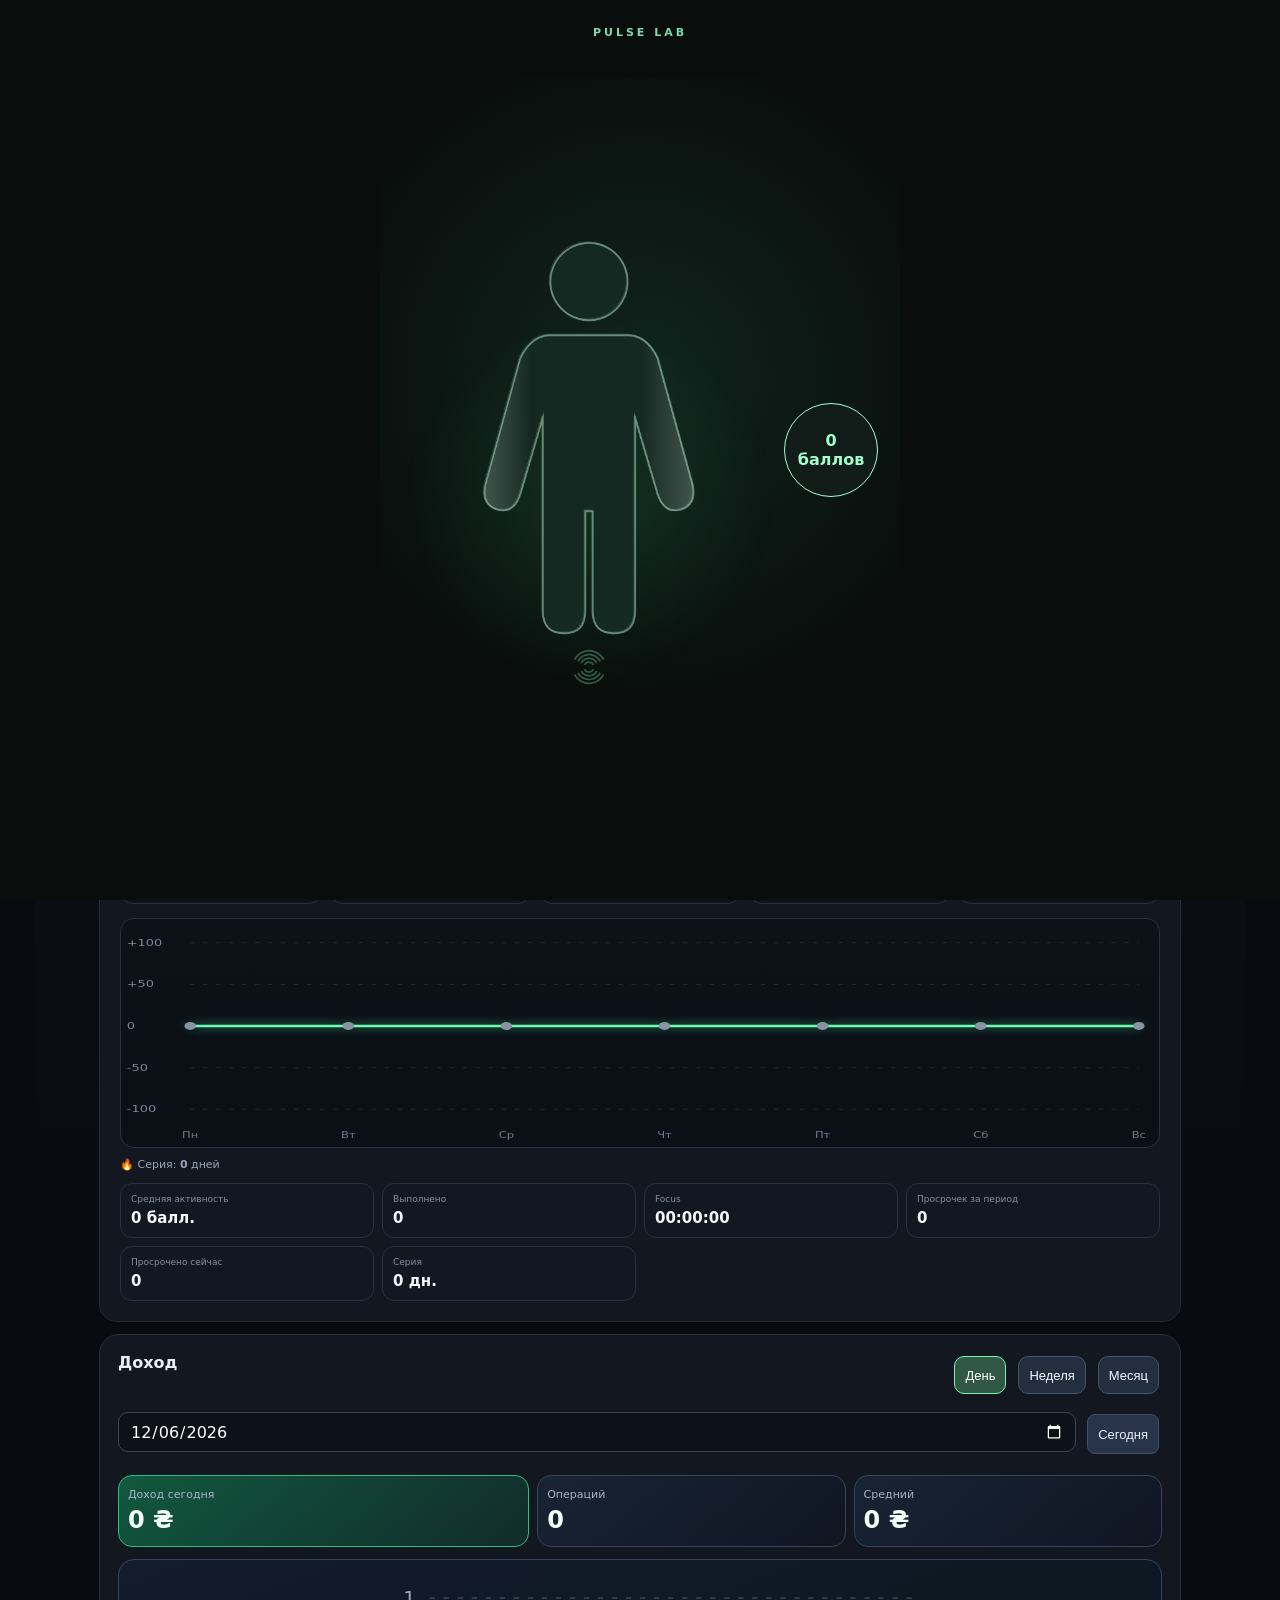
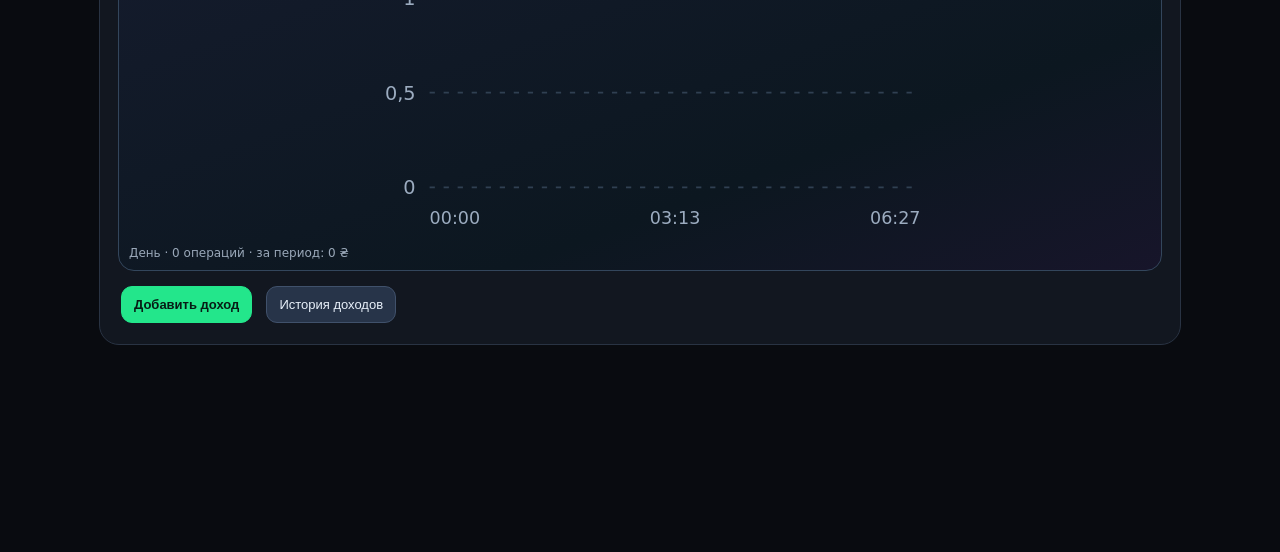
==== commit e5ea74c6: "Use the selected Pulse Lab icon on the production site" ====
--- a/public/index.html
+++ b/public/index.html
@@ -1,6 +1,6 @@
 <!doctype html><html lang="ru"><head>
 <meta charset="utf-8"><meta name="viewport" content="width=device-width,initial-scale=1,viewport-fit=cover">
-<meta name="theme-color" content="#0e1117"><meta name="robots" content="noindex,nofollow"><title>Pulse Dashboard</title><link rel="manifest" href="./manifest.json"><meta name="apple-mobile-web-app-capable" content="yes"><meta name="apple-mobile-web-app-status-bar-style" content="black-translucent"><meta name="apple-mobile-web-app-title" content="Pulse"><meta name="mobile-web-app-capable" content="yes">
+<meta name="theme-color" content="#0e1117"><meta name="robots" content="noindex,nofollow"><title>Pulse Dashboard</title><link rel="icon" type="image/png" sizes="192x192" href="/icons/pulse-lab-192.png"><link rel="apple-touch-icon" sizes="180x180" href="/icons/pulse-lab-180.png"><link rel="manifest" href="./manifest.json"><meta name="apple-mobile-web-app-capable" content="yes"><meta name="apple-mobile-web-app-status-bar-style" content="black-translucent"><meta name="apple-mobile-web-app-title" content="Pulse"><meta name="mobile-web-app-capable" content="yes">
 <style>
 *{box-sizing:border-box}html,body{min-height:100%;background:#090b10}body{margin:0;color:#f4f6fa;font-family:Inter,system-ui,-apple-system,"Segoe UI",sans-serif}.app{max-width:520px;min-height:100vh;margin:auto;padding:calc(24px + env(safe-area-inset-top)) 18px calc(145px + env(safe-area-inset-bottom));background:linear-gradient(180deg,#11151e,#090b10 55%)}.hidden{display:none!important}header{display:flex;justify-content:space-between;align-items:center;margin-bottom:20px}.eyebrow{font-size:11px;letter-spacing:3px;color:#8f9aab}h1{font-size:26px;margin:5px 0}.avatar{width:44px;height:44px;border:0;border-radius:14px;background:#f2f5f9;color:#11151e;display:grid;place-items:center;font-weight:800}.profile-wrap{position:relative}.profile-menu{position:absolute;right:0;top:52px;z-index:90;width:190px;background:#171c25;border:1px solid #343d4c;border-radius:14px;padding:7px;box-shadow:0 20px 50px #0009}.profile-menu button{width:100%;border:0;background:transparent;color:#e5eaf1;text-align:left;padding:11px;border-radius:9px}.hero{display:flex;align-items:center;justify-content:space-between;padding:20px;border:1px solid #2a3140;border-radius:22px;background:linear-gradient(135deg,#1d2431,#121720)}.hero span{display:block;color:#8994a6;font-size:13px}.hero strong{display:block;font-size:20px;margin-top:5px}.score{width:76px;height:76px;border-radius:50%;border:7px solid #dce7f7;display:flex;flex-direction:column;align-items:center;justify-content:center}.score b{font-size:23px}.score small{font-size:9px;color:#8994a6}.stats{display:grid;grid-template-columns:repeat(3,1fr);gap:10px;margin:14px 0}.stats article,.panel,.settings-card{background:#121720;border:1px solid #242b38;border-radius:18px;padding:15px}.stats article{min-height:70px;display:flex;justify-content:center;flex-direction:column}.stats span{display:block;color:#8994a6;font-size:11px}.stats b{display:block;font-size:18px;margin-top:7px}.clickable{cursor:pointer}.panel,.settings-card{margin-top:12px}.panel-title,.modal-head{display:flex;align-items:center;justify-content:space-between;gap:12px}.panel-title h2,.settings-card h2{font-size:16px;margin:0}.panel-title>span{font-size:11px;color:#8994a6}.task-row{display:grid;grid-template-columns:minmax(0,1fr);align-items:center;gap:10px;padding:13px 0;border-bottom:1px solid #252b36;cursor:pointer}.task-row:last-child{border-bottom:0}.task-text{font-size:14px;overflow-wrap:anywhere}.task-text small{font-size:10px;color:#aeb8c7}.delete-btn{width:34px;height:34px;border:0;background:transparent;color:#667181;font-size:16px}.empty{color:#778292;text-align:center;padding:24px 5px 10px;font-size:13px}.urgent{animation:pulseDanger 2.6s ease-in-out infinite}.urgent .countdown{color:#ff8e9e}.urgent .task-text small{color:#ff8e9e;font-weight:800}@keyframes pulseDanger{0%,100%{box-shadow:0 0 0 rgba(255,70,90,0);background:#121720}50%{box-shadow:0 0 20px rgba(255,70,90,.20);background:#24171c}}.chart{height:125px;display:flex;align-items:flex-end;gap:10px;padding-top:20px}.chart div{flex:1;background:linear-gradient(#eef3fb,#6f7c90);border-radius:7px 7px 3px 3px;min-height:5px}.days{display:flex;justify-content:space-between;color:#697486;font-size:10px;margin-top:8px}.streak-row{margin-top:14px;color:#9aa6b8;font-size:11px}.primary,.secondary,.danger-btn{border:0;border-radius:10px;padding:10px 13px;font-weight:700}.primary{background:#e8eef8;color:#11151e}.secondary{background:#29313d;color:#dfe6ef}.danger-btn{background:#3a2026;color:#ffdfe5}.task-summary,.project-summary{display:grid;grid-template-columns:repeat(3,1fr);gap:10px;margin-bottom:12px}.task-summary div,.project-summary div{background:#121720;border:1px solid #242b38;border-radius:16px;padding:14px}.task-summary span,.project-summary span{display:block;color:#8994a6;font-size:10px}.task-summary b,.project-summary b{display:block;font-size:20px;margin-top:7px}.task-filters{display:flex;gap:7px;overflow:auto;padding:2px 0 5px;margin-bottom:6px}.filter-btn{white-space:nowrap;border:1px solid #293241;background:#121720;color:#8994a6;border-radius:10px;padding:8px 11px;font-size:11px}.filter-btn.active{background:#e8eef8;color:#11151e;border-color:#e8eef8;font-weight:700}.full-task-card{background:#121720;border:1px solid #242b38;border-radius:17px;padding:14px;margin-top:10px;cursor:pointer}.full-task-card.done{border-left:4px solid #4bb879;background:linear-gradient(90deg,rgba(75,184,121,.09),#121720 35%)}.full-task-card.done h3{color:#58d58d;text-decoration:none}.full-task-card.deleted{opacity:.7;border-style:dashed}.full-task-top{display:grid;grid-template-columns:minmax(0,1fr) auto;gap:9px}.full-task-card h3{font-size:14px;margin:1px 0 4px}.full-task-card p{color:#8994a6;font-size:11px;line-height:1.45;margin:5px 0}.time-info{font-size:9px;color:#788496;margin-top:7px}.countdown{display:block;font-size:10px;font-weight:700;color:#cdd7e5;margin-top:5px}.countdown.overdue{color:#ff9cab}.project-badge{display:inline-block;margin-top:6px;padding:5px 8px;border-radius:8px;background:#243b58;color:#9dccff;font-size:10px;font-weight:800;cursor:pointer}.focus-total{display:inline-block;margin-top:8px;padding:6px 9px;border-radius:9px;background:#211b37;color:#d9c8ff;font-size:10px;font-weight:800}.done-report{margin-top:8px;padding:10px;border-radius:10px;background:#14271e;color:#bde8cd;font-size:11px;line-height:1.5}.done-meta{margin-top:7px;color:#8eb89e;font-size:10px}.task-card-actions{display:flex;gap:5px}.task-card-actions button{border:0;border-radius:7px;background:#252c38;color:#cbd3df;padding:6px 8px;font-size:10px}.task-card-actions .delete{background:#342126;color:#ffb8c2}.project-card{background:#121720;border:1px solid #242b38;border-left:4px solid #d9a928;border-radius:18px;padding:16px;margin-top:12px}.project-card.overdue{border-left-color:#d65764}.project-card.done{border-left-color:#4bb879}.project-card.flash{animation:flash 1.5s ease}@keyframes flash{50%{box-shadow:0 0 26px rgba(124,183,255,.42)}}.project-card-head{display:flex;justify-content:space-between;gap:12px}.project-card h3{margin:0;font-size:16px}.project-card p{color:#8994a6;font-size:12px;line-height:1.45;margin:8px 0 14px}.project-progress{height:8px;background:#252c38;border-radius:10px;overflow:hidden}.project-progress i{display:block;height:100%;background:#dce7f7}.project-meta{display:flex;justify-content:space-between;color:#8994a6;font-size:10px;margin-top:8px}.project-actions{display:flex;gap:7px}.mini-btn{border:0;background:#252c38;color:#cbd3df;border-radius:8px;padding:7px 9px;font-size:11px}.settings-card p,.settings-card small,.muted{color:#8994a6;line-height:1.5}.settings-card strong{display:block;font-size:22px;margin:8px 0}.wide{width:100%;margin-top:6px}.history-list{display:grid;gap:9px;margin-top:12px}.history-item{border:1px solid #2a3340;border-left:4px solid #94a0b0;border-radius:12px;padding:11px;background:#10151d}.history-item.green{border-left-color:#5bd18d}.history-item.blue{border-left-color:#7cb7ff}.history-item.yellow{border-left-color:#e8bd5d}.history-item.red{border-left-color:#ff7385}.history-item.violet{border-left-color:#b894ff}.history-item b{display:block;font-size:12px}.history-item small{display:block;color:#8994a6;font-size:9px;margin-top:4px}.history-item p{margin:6px 0 0;color:#cbd3df;font-size:11px}.bottom-nav{position:fixed;z-index:50;left:50%;bottom:0;transform:translateX(-50%);width:min(520px,100%);display:grid;grid-template-columns:repeat(4,1fr);padding:12px 8px calc(12px + env(safe-area-inset-bottom));background:rgba(14,17,23,.97);border-top:1px solid #252b36;backdrop-filter:blur(16px)}.bottom-nav button{border:0;background:none;color:#8b95a5;display:flex;flex-direction:column;align-items:center;justify-content:center;gap:5px;font-size:9px;min-height:48px}.bottom-nav svg{width:23px;height:23px;fill:none;stroke:currentColor;stroke-width:1.8}.bottom-nav .active{color:#dfe5ef}.add-nav{color:#fff!important;justify-content:center}.add-nav .plus{width:34px;height:34px;border-radius:11px;background:#edf2f8;color:#11151e;display:grid;place-items:center;font-size:25px;line-height:1;margin:0;box-shadow:none}.modal{position:fixed;inset:0;z-index:1000;display:flex;align-items:center;justify-content:center;padding:20px;background:#000b;backdrop-filter:blur(5px)}.modal-card{width:min(440px,100%);max-height:90vh;overflow:auto;padding:18px;background:#171c25;border:1px solid #343d4c;border-radius:20px}.modal-card{position:relative}.modal-head h3{margin:0;padding-right:54px}.modal-head button{border:0;background:none;color:#8792a3;font-size:23px}#taskDetailModal .modal-head{min-height:48px;align-items:flex-start}#detailClose{position:absolute;top:12px;right:12px;width:44px;height:44px;border-radius:14px!important;background:#252c38!important;color:#dfe5ef!important;font-size:30px!important;line-height:1!important;display:grid;place-items:center;padding:0!important}#taskDetailModal .detail-grid{margin-top:14px}.modal-card input,.modal-card textarea,.modal-card select{width:100%;padding:13px;border-radius:12px;border:1px solid #3a4352;background:#0d1118;color:#fff;color-scheme:dark}.modal-card input{margin:14px 0}.modal-card textarea{min-height:92px;resize:vertical;margin:0 0 15px}.modal-card select{margin:0 0 15px}.modal-card input[type=datetime-local]{margin:0 0 12px}.field-label{display:block;color:#a3adbc;font-size:12px;margin:5px 0 8px}.actions{display:flex;justify-content:flex-end;gap:9px;margin-top:14px}.detail-grid{display:grid;grid-template-columns:minmax(0,1fr) 120px;gap:14px}.detail-focus{border:1px solid #654da2;background:radial-gradient(circle at 50% 30%,rgba(184,148,255,.22),#1c1830);color:#eee7ff;border-radius:16px;padding:12px;text-align:center;min-height:112px;display:flex;flex-direction:column;justify-content:center;align-items:center;animation:focusPulse 2.2s ease-in-out infinite}.detail-focus.running{animation:none;background:#14271e;border-color:#4b9b6b}.detail-focus b{font-size:14px}.detail-focus small{font-size:9px;color:#c9baf0;margin-top:5px}.detail-focus span{font-size:12px;font-weight:800;margin-top:6px}@keyframes focusPulse{0%,100%{box-shadow:0 0 0 rgba(184,148,255,0)}50%{box-shadow:0 0 28px rgba(184,148,255,.36)}}.notes-head{display:flex;justify-content:space-between;align-items:center;margin-top:16px}.notes-head h4{margin:0}.notes-list{display:grid;gap:8px;margin-top:9px}.note{background:#10151c;border:1px solid #2a3340;border-radius:12px;padding:10px}.note small{color:#8994a6;font-size:9px}.note p{font-size:12px;line-height:1.5;margin:6px 0;white-space:pre-wrap}.note-actions{display:flex;gap:7px}.note-actions button{border:0;background:#252c38;color:#cbd3df;border-radius:7px;padding:6px 8px;font-size:9px}.note-actions .delete{background:#342126;color:#ffb8c2}.focus-overlay{position:fixed;inset:0;z-index:1500;background:#000c;display:grid;place-items:center;padding:20px;backdrop-filter:blur(8px)}.focus-box{width:min(400px,100%);background:#151b25;border:1px solid #354154;border-radius:24px;padding:24px;text-align:center}.focus-box h2{font-size:18px}.focus-clock{font-size:44px;font-weight:800;letter-spacing:2px;margin:28px 0}.focus-actions{display:flex;justify-content:center;gap:10px}@media(min-width:700px){body{padding:35px}.app{border-radius:28px}}@media(min-width:1100px){.app{max-width:900px}.bottom-nav{width:min(900px,100%)}.panel{padding:20px}}@media(min-width:2000px){.app{max-width:1500px;padding:46px 50px 190px}.bottom-nav{width:min(1500px,100%)}h1{font-size:38px}.stats article{min-height:110px}.stats span{font-size:16px}.stats b{font-size:30px}.panel{padding:28px}.panel-title h2{font-size:24px}.task-text,.full-task-card h3{font-size:19px}.chart{height:220px}.modal-card{width:min(700px,100%);font-size:18px}.focus-box{width:min(620px,100%)}.focus-clock{font-size:74px}}@media(min-width:3200px){.app{max-width:2300px;padding:70px 80px 250px}.bottom-nav{width:min(2300px,100%)}h1{font-size:54px}.eyebrow{font-size:18px}.hero{padding:46px}.hero strong{font-size:44px}.stats article{min-height:150px}.stats span{font-size:22px}.stats b{font-size:46px}.panel{padding:38px;border-radius:30px}.panel-title h2{font-size:34px}.task-text,.full-task-card h3,.project-card h3{font-size:27px}.chart{height:320px}.bottom-nav button{font-size:20px}.bottom-nav svg{width:42px;height:42px}}
 
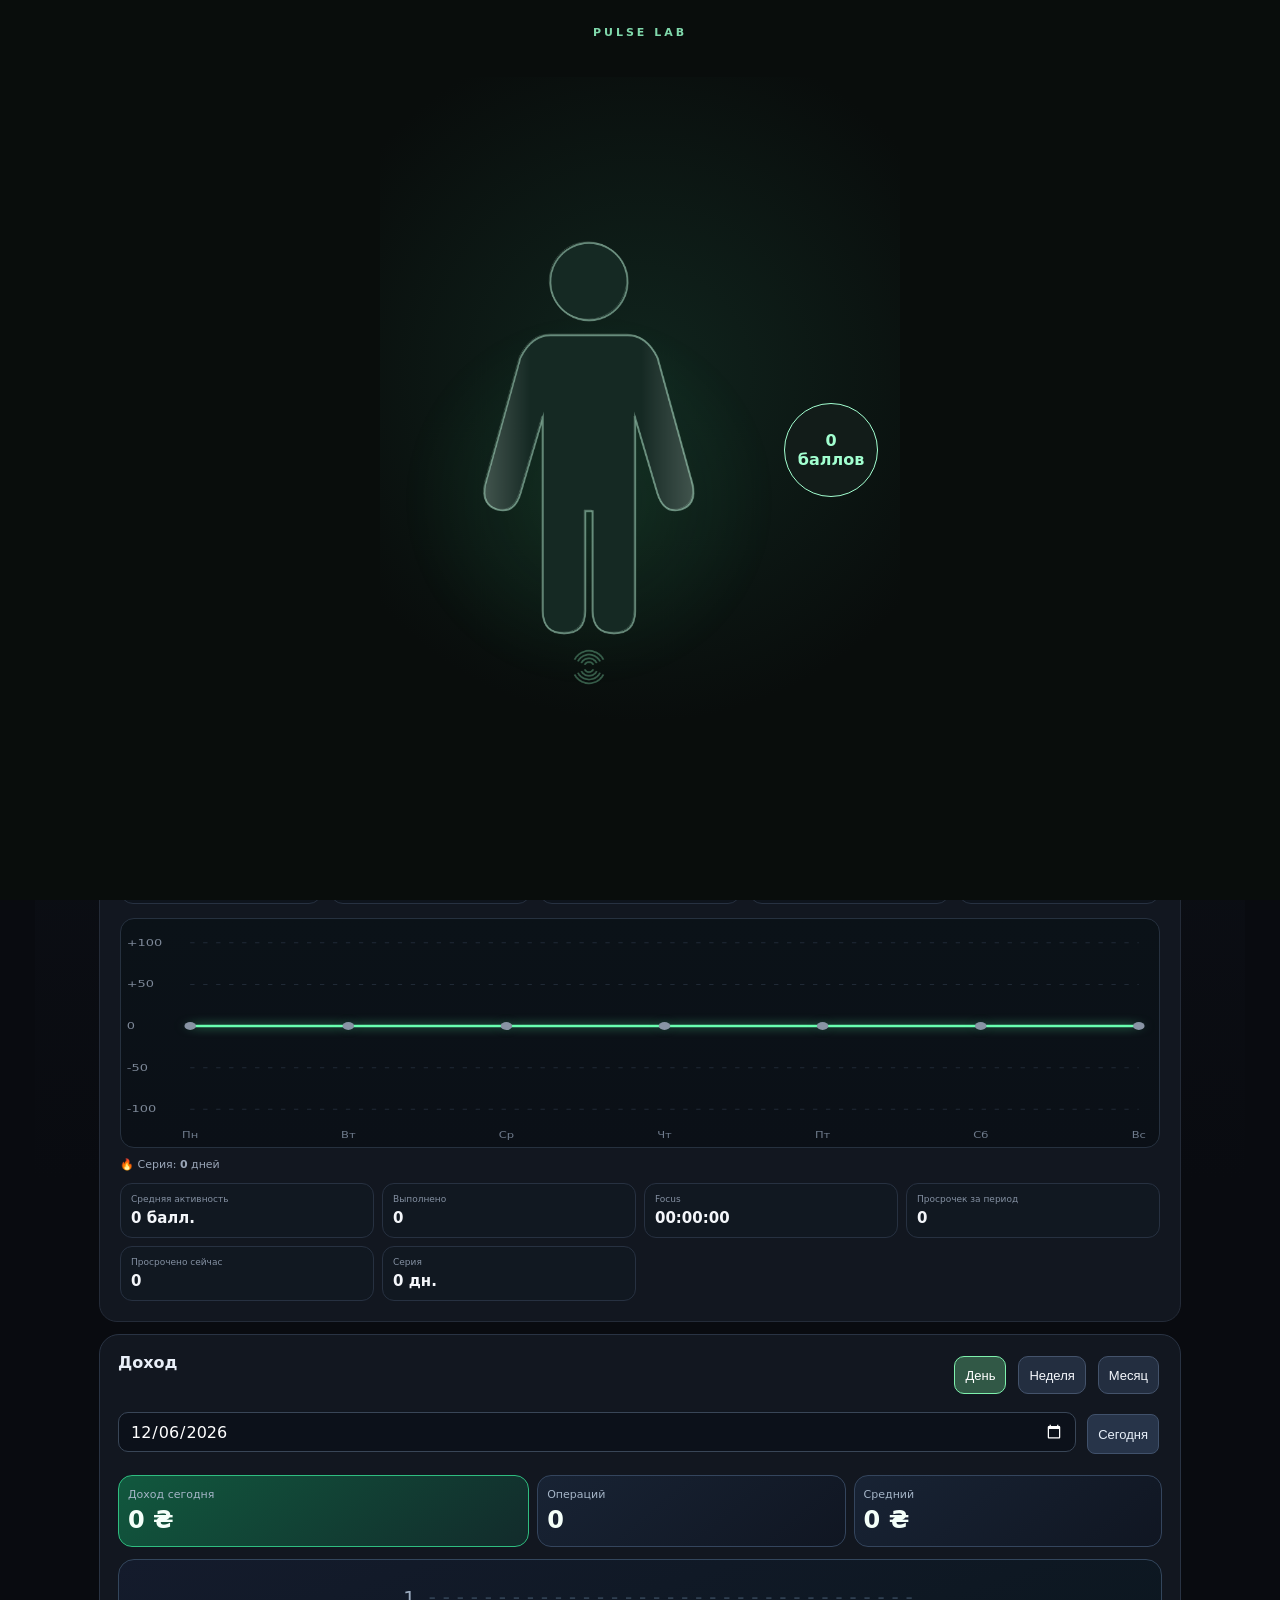
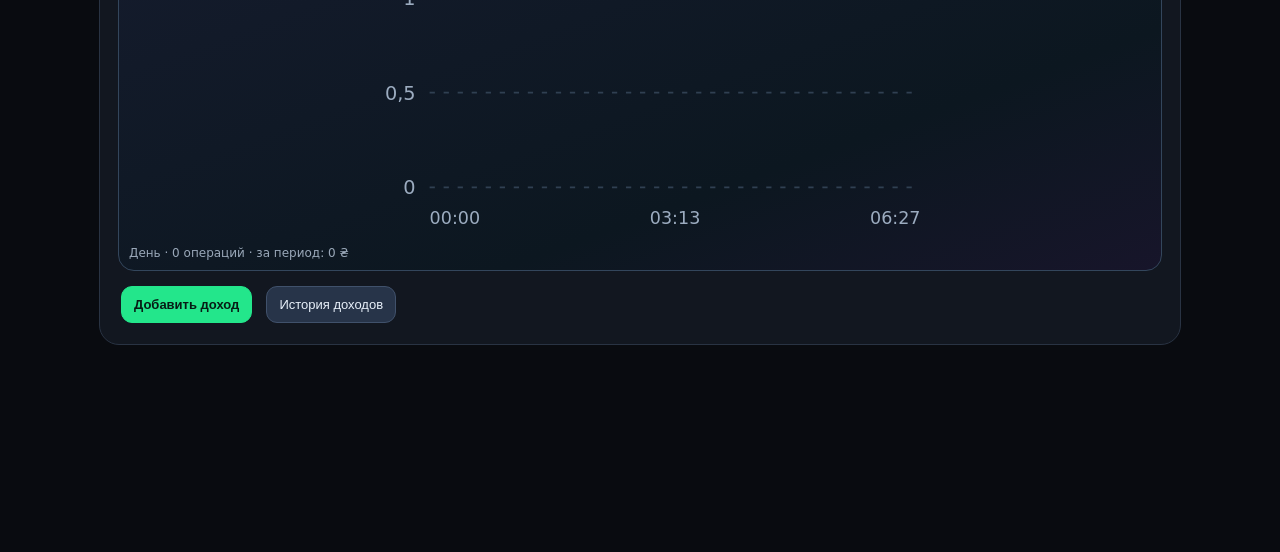
==== commit 51ecf305: "Publish Pulse stable1.1 to production" ====
--- a/public/index.html
+++ b/public/index.html
@@ -159,9 +159,9 @@
 <section class="panel"><div class="panel-title"><h2>Активность</h2><span>7 дней</span></div><div id="activityChart" class="chart"></div><div id="activityDays" class="days"></div><div class="streak-row">🔥 Серия: <b id="streakDays">0</b> дней</div></section></section>
 <section id="tasksView" class="hidden"><header><div><span class="eyebrow">PULSE</span><h1>Задачи</h1></div><button id="addFullTaskBtn" class="primary">+ Задача</button></header><div class="task-summary"><div><span>Всего</span><b id="tasksTotal">0</b></div><div><span>Срочно</span><b id="tasksUrgent">0</b></div><div><span>Сегодня</span><b id="tasksDone">0</b></div><div><span>Прогресс</span><b id="planCount"></b><progress id="planBar"></progress></div></div><div class="task-filters"><button class="filter-btn active" data-filter="today">Сегодня</button><button class="filter-btn" data-filter="all">Все</button><button class="filter-btn" data-filter="urgent">Срочно</button><button class="filter-btn" data-filter="future">Календарь</button><button class="filter-btn" data-filter="done">Готово</button><button class="filter-btn" data-filter="overdue">Просроченные</button><button class="filter-btn" data-filter="deleted">Удалённые</button></div><div id="pulseTaskCalendar" class="pulse-calendar hidden"><label>Задачи на дату</label><input type="date" id="pulseTaskDate"></div><div id="fullTaskList"></div><div id="fullTaskEmpty" class="empty hidden">Задач по этому фильтру нет.</div></section>
 <section id="projectsView" class="hidden"><header><div><span class="eyebrow">PULSE</span><h1>Проекты</h1></div><button id="addProjectBtn" class="primary">+ Проект</button></header><div class="project-summary project-filters"><button class="project-filter-btn" data-project-filter="overdue"><span>Просроченные</span><b id="projectsOverdue">0</b></button><button class="project-filter-btn active" data-project-filter="active"><span>Активных</span><b id="projectsActive">0</b></button><button class="project-filter-btn" data-project-filter="done"><span>Завершено</span><b id="projectsDone">0</b></button></div><div id="projectList"></div><div id="projectEmpty" class="empty hidden">Проектов пока нет.</div></section>
-<section id="settingsView" class="hidden"><header><div><span class="eyebrow">PULSE</span><h1>Настройки</h1></div></header><div class="settings-card"><span class="muted">Версия</span><strong>Pulse Dashboard</strong><small>Версия с новым планированием, Focus и восстановленной логикой проектов.</small><p id="pulseBuildVersion">Версия: 20261120stable1.0</p><p id="pulseBuildUpdated">Дата обновления: 20.11.2026, 20:11 (Киев)</p></div><div class="settings-card"><h2>История</h2><p>Полный журнал действий Pulse.</p><button id="openHistoryBtn" class="wide primary">Открыть историю</button></div>
+<section id="settingsView" class="hidden"><header><div><span class="eyebrow">PULSE</span><h1>Настройки</h1></div></header><div class="settings-card"><span class="muted">Версия</span><strong>Pulse Dashboard</strong><small>Календарь по датам, расписания ежедневных задач и подробная история просрочек.</small><p id="pulseBuildVersion">Версия: stable1.1</p><p id="pulseBuildUpdated">Дата обновления: 21.11.2026, 02:38 (Киев)</p></div><div class="settings-card"><h2>История</h2><p>Полный журнал действий Pulse.</p><button id="openHistoryBtn" class="wide primary">Открыть историю</button></div>
 </section>
-<section id="historyView" class="hidden"><header><div><span class="eyebrow">PULSE</span><h1>История</h1></div><button id="backSettingsBtn" class="secondary">Настройки</button></header><div class="settings-card"><div class="panel-title"><h2>Журнал действий</h2><span id="historyCount"></span></div><div class="pulse-calendar"><label>События за дату</label><input type="date" id="pulseHistoryDate"><button id="pulseHistoryAll" type="button">Все события</button></div><div id="historyList" class="history-list"></div></div></section>
+<section id="historyView" class="hidden"><header><div><span class="eyebrow">PULSE</span><h1>История</h1></div><button id="backSettingsBtn" class="secondary">Настройки</button></header><div class="settings-card"><div class="panel-title"><h2>Журнал действий</h2><span id="historyCount"></span></div><div class="pulse-calendar"><label>События за дату</label><input type="date" id="pulseHistoryDate"><button id="pulseHistoryAll" type="button">Все события</button> <button id="lateFilter" type="button" aria-pressed="false">Просрочки</button></div><div id="historyList" class="history-list"></div></div></section>
 </main>
 <nav class="bottom-nav"><button id="homeNav" class="active"><svg viewBox="0 0 24 24"><path d="M3 11.5 12 4l9 7.5V21h-6v-6H9v6H3z"/></svg><span>Главная</span></button><button id="projectsNav"><svg viewBox="0 0 24 24"><path d="M4 4h6v6H4zm10 0h6v6h-6zM4 14h6v6H4zm10 0h6v6h-6z"/></svg><span>Проекты</span></button><button id="tasksNav"><svg viewBox="0 0 24 24"><path d="m5 12 4 4L19 6"/></svg><span>Задачи</span></button><button id="addNav" class="add-nav" aria-label="Добавить"><span class="plus">+</span></button></nav>
 
@@ -266,7 +266,10 @@
   const entries=historicalTasks(+start,+end), box=$('calendarBox');
   box.classList.remove('hidden'); $('fullTaskList').classList.add('hidden'); $('fullTaskEmpty').classList.add('hidden');
   box.replaceChildren();
-  const title=document.createElement('strong'); title.textContent=start.toLocaleDateString('ru-RU')+' · Задач: '+entries.length; box.append(title);
+  const title=document.createElement('strong'); const last=new Date(end.getTime()-1);
+  const period=mode==='month'?start.toLocaleDateString('ru-RU',{month:'long',year:'numeric'}):mode==='week'?start.toLocaleDateString('ru-RU')+' – '+last.toLocaleDateString('ru-RU'):start.toLocaleDateString('ru-RU');
+  title.textContent=period+' · Задач: '+entries.length; box.append(title);
+  if(!entries.length)box.append(Object.assign(document.createElement('p'),{textContent:mode==='month'||mode==='week'?'За этот период задач нет':'На эту дату задач нет'}));
   entries.forEach((t,i)=>{
     const row=document.createElement('details'), label=document.createElement('summary'), info=document.createElement('p');
     label.textContent=taskHeading(t,i);colorTaskIcon(label,t);label.append(Object.assign(document.createElement('small'),{className:'task-origin',textContent:taskCaption(t)})); const latest=journal.tasks[t.id].at(-1).state;
@@ -411,10 +414,18 @@
 $("focusPause").onclick=function(){if(!focusRun)return;var t=tasks.find(function(x){return String(x.id)===String(focusRun.taskId)});if(!focusRun.paused){focusRun.accum+=Date.now()-focusRun.startedAt;focusRun.paused=true;$("focusPause").textContent="Продолжить";log("violet","Focus на паузе",t?t.text:"Задача")}else{focusRun.startedAt=Date.now();focusRun.paused=false;$("focusPause").textContent="Пауза";log("violet","Focus продолжен",t?t.text:"Задача")}tick()};$("focusStop").onclick=function(){if(!focusRun)return;var ms=focusRun.accum+(focusRun.paused?0:Date.now()-focusRun.startedAt),t=tasks.find(function(x){return String(x.id)===String(focusRun.taskId)});if(ms>=1000)focusSessions.push({id:Date.now(),taskId:focusRun.taskId,startedAt:new Date(Date.now()-ms).toISOString(),endedAt:iso(),durationMs:ms});log("violet","Focus завершён",(t?t.text:"Задача")+" · "+clockText(ms));save();clearInterval(focusTick);focusRun=null;$("focusOverlay").classList.add("hidden");$("focusPause").textContent="Пауза";render();if(t&&!$("taskDetailModal").classList.contains("hidden"))openDetail(t.id)};
 function focusDay(k){return focusSessions.filter(function(x){return dayKey(x.endedAt||x.startedAt)===k}).reduce(function(a,x){return a+(x.durationMs||0)},0)}
 function activity(){var n=new Date();$("focusToday").textContent=clockText(focusDay(dayKey(n)));var streak=0,d=new Date(n);while(true){var kk=dayKey(d),ok=completionsSince(+new Date(kk+"T00:00:00"),+new Date(kk+"T23:59:59.999")+1).length>0||focusDay(kk)>=1200000;if(!ok)break;streak++;d.setDate(d.getDate()-1)}$("streakDays").textContent=streak}
-function historyRender(){var b=$("historyList");b.innerHTML="";history.filter(function(h){var d=localStorage.getItem("pulse_preview_calendar_history");return !d||new Date(h.at).toLocaleDateString("sv-SE")===d}).forEach(function(h){var e=document.createElement("div");e.className="history-item "+(h.color||"");e.innerHTML="<b></b><small></small><p></p>";e.querySelector("b").textContent=h.title;if(h.origin){const label=document.createElement('b'),t={...h.origin,text:h.origin.taskText};label.textContent=taskHeading(t,b.children.length);colorTaskIcon(label,t);label.append(Object.assign(document.createElement('small'),{textContent:taskCaption(t)}));e.prepend(label);}e.querySelector("small").textContent=fmt(h.at);e.querySelector("p").textContent=h.detail||"";b.append(e)});$("historyCount").textContent=b.children.length+" событий";if(!b.children.length)b.innerHTML='<div class="empty">История пуста.</div>'}
-window.pulseNoteHistory=(title,name)=>log('blue',title,name);function view(v){["home","projects","tasks","settings","history"].forEach(function(x){$(x+"View").classList.toggle("hidden",x!==v)});["home","projects","tasks"].forEach(function(x){var n=$(x+"Nav");if(n)n.classList.toggle("active",x===v)});$("profileMenu").classList.add("hidden");scrollTo(0,0);if(v==="history")historyRender()}
+function historyRender(){var b=$("historyList");b.innerHTML="";const selected=localStorage.getItem("pulse_preview_calendar_history");
+ const penalties=scoreEvents.filter(e=>/^od-(task|project)-/.test(e.key||"")).map(e=>{
+   const stamp=Number(e.key.split('-').pop());
+   const deadline=/[-][0-9]{12,}$/.test(e.key)&&Number.isFinite(stamp)?fmt(new Date(stamp)):e.day;
+   return {title:e.title,color:"red",at:e.at,day:e.day,detail:e.detail+" · Срок "+deadline+" · Штраф "+e.delta+" баллов"};
+ });
+ const onlyLate=$("lateFilter").getAttribute("aria-pressed")==="true";
+ const rows=onlyLate?penalties:history.concat(penalties);
+ rows.sort((a,b)=>Date.parse(b.at)-Date.parse(a.at)).filter(function(h){if(h.day)return !selected||h.day===selected;var d=localStorage.getItem("pulse_preview_calendar_history");return !d||new Date(h.at).toLocaleDateString("sv-SE")===d}).forEach(function(h){var e=document.createElement("div");e.className="history-item "+(h.color||"");e.innerHTML="<b></b><small></small><p></p>";e.querySelector("b").textContent=h.title;if(h.origin){const label=document.createElement('b'),t={...h.origin,text:h.origin.taskText};label.textContent=taskHeading(t,b.children.length);colorTaskIcon(label,t);label.append(Object.assign(document.createElement('small'),{textContent:taskCaption(t)}));e.prepend(label);}e.querySelector("small").textContent=fmt(h.at);e.querySelector("p").textContent=h.detail||"";b.append(e)});$("historyCount").textContent=b.children.length+" событий";if(!b.children.length)b.innerHTML='<div class="empty">История пуста.</div>'}
+window.pulseNoteHistory=(title,name)=>log('blue',title,name);function view(v){if(v==='tasks' && filter==='future' && $('tasksView').classList.contains('hidden')){$('pulseTaskDate').value=todayKey();renderCalendarIfNeeded()}["home","projects","tasks","settings","history"].forEach(function(x){$(x+"View").classList.toggle("hidden",x!==v)});["home","projects","tasks"].forEach(function(x){var n=$(x+"Nav");if(n)n.classList.toggle("active",x===v)});$("profileMenu").classList.add("hidden");scrollTo(0,0);if(v==="history")historyRender()}
 $("homeNav").onclick=function(){view("home")};$("projectsNav").onclick=function(){view("projects")};$("tasksNav").onclick=function(){view("tasks")};$("projectStatCard").onclick=function(){view("projects")};$("focusStatCard").onclick=function(){view("tasks")};$("profileBtn").onclick=function(){$("profileMenu").classList.toggle("hidden")};$("profileSettings").onclick=function(){view("settings")};$("profileHistory").onclick=function(){view("history")};$("openHistoryBtn").onclick=function(){view("history")};$("backSettingsBtn").onclick=function(){view("settings")};
-document.querySelectorAll(".filter-btn").forEach(function(b){b.onclick=function(){document.querySelectorAll(".filter-btn").forEach(function(x){x.classList.remove("active")});b.classList.add("active");filter=b.dataset.filter;fullTasks()}});document.querySelectorAll(".project-filter-btn").forEach(function(b){b.onclick=function(){document.querySelectorAll(".project-filter-btn").forEach(function(x){x.classList.remove("active")});b.classList.add("active");projectFilter=b.dataset.projectFilter;projectList()}});
+document.querySelectorAll(".filter-btn").forEach(function(b){b.onclick=function(){document.querySelectorAll(".filter-btn").forEach(function(x){x.classList.remove("active")});b.classList.add("active");if(b.dataset.filter==='future' && filter!=='future')$('pulseTaskDate').value=todayKey();filter=b.dataset.filter;fullTasks()}});document.querySelectorAll(".project-filter-btn").forEach(function(b){b.onclick=function(){document.querySelectorAll(".project-filter-btn").forEach(function(x){x.classList.remove("active")});b.classList.add("active");projectFilter=b.dataset.projectFilter;projectList()}});
 
 /* Pulse 4.0 preview extension: agreed changes 1-15 */
 var EXT_PRE="pulse_preview_40_",RULEK=EXT_PRE+"daily_rules",SETK=EXT_PRE+"settings",SCOREK=EXT_PRE+"score_events",REPORTK=EXT_PRE+"reports";
@@ -453,7 +464,7 @@
 };
 function updateScoreUI(){var s=scoreToday(),el=$("score");if(el){el.textContent=String(s);el.style.fontSize=String(s).length>3?"17px":"23px";var sm=el.nextElementSibling;if(sm)sm.textContent="баллов"}var lp=$("liquidPercent"),lo=$("liquidOutput"),lr=$("liquidLevel");if(lp)lp.textContent=window.pulseScoreLabel(s);if(lo)lo.textContent=window.pulseScoreLabel(s);if(lr){lr.value=Math.max(0,Math.min(100,s));lr.dispatchEvent(new Event("input",{bubbles:true}));if(lp)lp.textContent=window.pulseScoreLabel(s);if(lo)lo.textContent=window.pulseScoreLabel(s)}window.__pulseActivityDisplay=window.pulseScoreLabel(s);if(window.__pulseLiquidSet)window.__pulseLiquidSet(s);if(scoreOrb.canvas){scoreOrb.energy=8}}
 
-function scoreLogHtml(){var k=todayKey(),a=scoreEvents.filter(function(e){return e.day===k}).slice(0,50),total=scoreToday(),head='<div class="score-total"><span>Итого сегодня</span><strong class="'+(total>=0?"pos":"neg")+'">'+total+' балл.</strong></div>';return head+(a.length?a.map(function(e){return '<div><span>'+escapeHtml(e.title)+'</span><strong class="'+(e.delta>=0?"pos":"neg")+'">'+(e.delta>0?"+":"")+e.delta+' балл.</strong></div>'}).join(""):'<div class="ext-muted">Сегодня событий ещё нет.</div>')}
+function scoreLogHtml(){var k=todayKey(),a=scoreEvents.filter(function(e){return e.day===k }),total=scoreToday(),head='<div class="score-total"><span>Итого сегодня</span><strong class="'+(total>=0?"pos":"neg")+'">'+total+' балл.</strong></div>';return head+(a.length?a.map(function(e){return '<div><span>'+escapeHtml(e.title)+(e.detail?' · '+escapeHtml(e.detail):'')+'</span><strong class="'+(e.delta>=0?"pos":"neg")+'">'+(e.delta>0?"+":"")+e.delta+' балл.</strong></div>'}).join(""):'<div class="ext-muted">Сегодня событий ещё нет.</div>')}
 function escapeHtml(s){return String(s==null?"":s).replace(/[&<>"']/g,function(m){return{"&":"&amp;","<":"&lt;",">":"&gt;",'"':"&quot;","'":"&#39;"}[m]})}
 
 function ruleTypeFromDays(days){days=(days||[]).slice().sort(function(a,b){return a-b});var key=days.join(",");if(key==="0,1,2,3,4,5,6")return"daily";if(key==="1,2,3,4,5")return"weekdays";if(key==="0,6")return"weekends";return"custom"}
@@ -465,7 +476,7 @@
 
 
 function workMoment(d,hm){var a=(hm||"08:00").split(":"),x=new Date(d);x.setHours(Number(a[0]||0),Number(a[1]||0),0,0);return x}
-function ensureDailyTasks(){var changed=false,n=new Date(),k=dayKey(n),workStart=workMoment(n,extSettings.workStart),workEnd=workMoment(n,extSettings.workEnd),nowMs=Date.now();dailyRules.forEach(function(r){if(!ruleDueToday(r,n))return;if(nowMs<workStart.getTime()||nowMs>workEnd.getTime())return;var exists=tasks.some(function(t){return String(t.dailyRuleId)===String(r.id)&&t.dailyDate===k});if(exists)return;var startAt=new Date(Math.max(nowMs,workStart.getTime()));var nt={id:Date.now()+Math.random(),text:r.text,description:r.description||"",projectId:"",startAt:startAt.toISOString(),deadlineAt:workEnd.toISOString(),updatedAt:iso(),createdAt:iso(),done:false,completedAt:"",completionComment:"",deletionComment:"",deletedAt:"",notes:[],checklist:(r.checklist||[]).map(function(x){return{id:Date.now()+Math.random(),text:x.text||x,done:false}}),materials:[],reminder:r.reminder||"none",dailyRuleId:r.id,dailyDate:k,scoreFlags:{}};tasks.unshift(nt);log("blue","Создана ежедневная задача",r.text);changed=true});if(changed)save()}
+function ensureDailyTasks(){var changed=false,n=new Date(),k=dayKey(n),workEnd=workMoment(n,extSettings.workEnd),nowMs=Date.now();dailyRules.forEach(function(r){if(!ruleDueToday(r,n))return;const workStart=workMoment(n,r.startTime||extSettings.workStart);if(nowMs<workStart.getTime()||nowMs>workEnd.getTime())return;var exists=tasks.some(function(t){return String(t.dailyRuleId)===String(r.id)&&t.dailyDate===k});if(exists)return;var startAt=workStart;var nt={id:Date.now()+Math.random(),text:r.text,description:r.description||"",projectId:"",startAt:startAt.toISOString(),deadlineAt:workEnd.toISOString(),updatedAt:iso(),createdAt:iso(),done:false,completedAt:"",completionComment:"",deletionComment:"",deletedAt:"",notes:[],checklist:(r.checklist||[]).map(function(x){return{id:Date.now()+Math.random(),text:x.text||x,done:false}}),materials:[],reminder:r.reminder||"none",dailyRuleId:r.id,dailyDate:k,scoreFlags:{}};tasks.unshift(nt);log("blue","Создана ежедневная задача",r.text);changed=true});if(changed)save()}
 
 function checkOverdueScores(){
   function missed(entity,type,delta,title){
@@ -497,35 +508,83 @@
 }
 r.onclick=function(){openDetail(t.id)};b.append(r)});$("emptyState").classList.toggle("hidden",a.length>0)}
 
-var coreFullTasks=fullTasks;fullTasks=function(){if(filter==="daily"){renderCalendarIfNeeded();renderDailyRules();return}coreFullTasks();var cards=$("fullTaskList").querySelectorAll(".full-task-card"),a=filteredTasks();cards.forEach(function(c,i){decorateTaskCard(c,a[i])});renderCalendarIfNeeded()};
+var coreFullTasks=fullTasks;fullTasks=function(){$("pulseTaskCalendar").classList.toggle("hidden",filter!=="future");if(filter==="future"){renderCalendarIfNeeded();return}if(filter==="daily"){renderCalendarIfNeeded();renderDailyRules();return}coreFullTasks();var cards=$("fullTaskList").querySelectorAll(".full-task-card"),a=filteredTasks();cards.forEach(function(c,i){decorateTaskCard(c,a[i])});renderCalendarIfNeeded()};
 function renderDailyRules(){var b=$("fullTaskList");b.innerHTML="";$("fullTaskEmpty").classList.add("hidden");dailyRules.forEach(function(r){var c=document.createElement("div");c.className="daily-rule-card"+(r.active?"":" paused");c.innerHTML='<h3></h3><p></p><div class="ext-row"><button class="ext-mini edit">Изменить</button><button class="ext-mini toggle"></button><button class="ext-mini ext-danger del">Удалить</button></div>';c.querySelector("h3").textContent="∞ "+r.text;c.querySelector("p").textContent=fmtRule(r);c.querySelector(".edit").onclick=function(){openRule(r.id)};c.querySelector(".toggle").textContent=r.active?"Приостановить":"Возобновить";c.querySelector(".toggle").onclick=function(){r.active=!r.active;log(r.active?"green":"yellow",r.active?"Ежедневная задача возобновлена":"Ежедневная задача приостановлена",r.text);extPersist();renderDailyRules()};c.querySelector(".del").onclick=function(){if(!confirm("Удалить правило ежедневной задачи?"))return;dailyRules=dailyRules.filter(function(x){return x.id!==r.id});log("red","Удалено правило ежедневной задачи",r.text);extPersist();renderDailyRules()};b.append(c)});if(!dailyRules.length){$("fullTaskEmpty").textContent="Правил ежедневных задач пока нет.";$("fullTaskEmpty").classList.remove("hidden")}}
 function addDailyFilter(){var f=$("tasksView").querySelector(".task-filters");if(f&&!f.querySelector('[data-filter="daily"]')){var b=document.createElement("button");b.className="filter-btn";b.dataset.filter="daily";b.textContent="Ежедневные";b.onclick=function(){f.querySelectorAll(".filter-btn").forEach(function(x){x.classList.remove("active")});b.classList.add("active");filter="daily";fullTasks()};f.append(b)}}
 
 function repeatDaysForType(type){if(type==="daily")return[0,1,2,3,4,5,6];if(type==="weekdays")return[1,2,3,4,5];if(type==="weekends")return[0,6];return[]}
 function setTaskRuleDays(days){var host=$("extRuleDays");if(!host)return;host.querySelectorAll(".rule-day").forEach(function(b){b.classList.toggle("active",days.includes(Number(b.dataset.day)))})}
 function selectedTaskRuleDays(){var host=$("extRuleDays");return host?Array.from(host.querySelectorAll(".rule-day.active")).map(function(b){return Number(b.dataset.day)}):[]}
-function installTaskFields(){var m=$("taskModal").querySelector(".modal-card"),acts=m.querySelector(".actions");if(!$("extTaskOptions")){var box=document.createElement("div");box.id="extTaskOptions";box.className="ext-section";box.innerHTML='<h4>Дополнительно</h4><label class="field-label">Напоминание</label><select id="extReminder"><option value="none">Без напоминания</option><option value="180">За 3 часа</option><option value="60">За 1 час</option><option value="custom">Своё время</option></select><input id="extReminderCustom" class="hidden" type="datetime-local"><label class="field-label" style="margin-top:10px">Повторение</label><select id="extRepeat"><option value="none">Не повторять</option><option value="daily">Каждый день</option><option value="weekdays">По будням</option><option value="weekends">По выходным</option><option value="custom">По выбранным дням</option></select><div id="extRuleExtra" class="hidden"><div class="rule-week" id="extRuleDays"></div><label class="field-label">Окончание</label><input id="extRuleEnd" type="date"></div>';acts.parentNode.insertBefore(box,acts);$("extReminder").onchange=function(){$("extReminderCustom").classList.toggle("hidden",this.value!=="custom")};var names=["Вс","Пн","Вт","Ср","Чт","Пт","Сб"];$("extRuleDays").innerHTML=names.map(function(x,i){return'<button type="button" class="rule-day" data-day="'+i+'">'+x+'</button>'}).join("");$("extRuleDays").querySelectorAll(".rule-day").forEach(function(b){b.onclick=function(){b.classList.toggle("active");var type=ruleTypeFromDays(selectedTaskRuleDays());$("extRepeat").value=type;$("extRuleExtra").classList.remove("hidden");$("taskProject").value="";$("taskProject").disabled=true}});$("extRepeat").onchange=function(){var off=this.value==="none";$("extRuleExtra").classList.toggle("hidden",off);$("taskProject").disabled=!off;if(off){$("taskProject").disabled=false}else{$("taskProject").value="";setTaskRuleDays(repeatDaysForType(this.value))}}}}
-
-var coreOpenTask=openTask;openTask=function(id,pid){coreOpenTask(id,pid);dateLimits("task",tasks.find(t=>t.id===id));installTaskFields();var t=tasks.find(function(x){return String(x.id)===String(id)});var erv=t&&t.reminder?t.reminder:"none";if(String(erv).indexOf("at:")===0){$("extReminder").value="custom";$("extReminderCustom").value=inp(erv.slice(3));$("extReminderCustom").classList.remove("hidden")}else{$("extReminder").value=erv;$("extReminderCustom").value="";$("extReminderCustom").classList.add("hidden")}$("extRepeat").value="none";$("extRuleExtra").classList.add("hidden");$("taskProject").disabled=false;if(t&&t.dailyRuleId){$("taskInput").disabled=true;$("taskStartAt").disabled=true;$("taskDeadlineAt").disabled=true;var r=dailyRules.find(function(x){return String(x.id)===String(t.dailyRuleId)});if(r){$("extRepeat").value=r.type;$("extRuleExtra").classList.remove("hidden");$("extRuleEnd").value=r.endDate||"";setTaskRuleDays(daysForRule(r));$("extRepeat").disabled=true}}else{$("taskInput").disabled=false;$("taskStartAt").disabled=false;$("taskDeadlineAt").disabled=false;$("extRepeat").disabled=false}};
+
+function scheduleFields(prefix){
+  return '<label class="field-label" for="'+prefix+'Start">Начало повторений</label><input type="date" id="'+prefix+'Start">'+
+    '<label class="field-label" for="'+prefix+'Time">Время старта</label><input type="time" id="'+prefix+'Time"><small>Пустое поле — начало рабочего дня</small>';
+}
+function loadSchedule(prefix,rule,start){
+  $(prefix+'Start').value=rule?.startDate||start||todayKey();
+  $(prefix+'Time').value=rule?.startTime||'';
+  $(prefix+'End').value=rule?.endDate||'';
+}
+function scheduleValues(prefix,days,old){
+  const start=$(prefix+'Start'),time=$(prefix+'Time'),end=$(prefix+'End');
+  const invalid=(input,message)=>{input.setCustomValidity(message);input.reportValidity();input.setCustomValidity('');return null};
+  if(!days.length)return invalid(start,'Выберите хотя бы один день недели');
+  if(!start.value || (start.value<todayKey() && start.value!==old?.startDate))return invalid(start,'Выберите сегодняшнюю или будущую дату начала повторений');
+  if(end.value && end.value<start.value)return invalid(end,'Окончание должно быть в день начала повторений или позже');
+  if(time.value && time.value>=(extSettings.workEnd||'20:00'))return invalid(time,'Старт должен быть раньше конца рабочего дня');
+  return {type:ruleTypeFromDays(days),days,startDate:start.value,startTime:time.value,endDate:end.value};
+}
+function scheduleConfirmation(rule){
+  const now=new Date(),day=new Date((rule.startDate>todayKey()?rule.startDate:todayKey())+'T00:00:00');
+  for(let i=0;i<8;i++,day.setDate(day.getDate()+1)){
+    if(ruleDueToday(rule,day) && workMoment(day,extSettings.workEnd)>=now){
+      return 'Расписание сохранено. Ближайшая дата по расписанию: '+fmt(workMoment(day,rule.startTime||extSettings.workStart));
+    }
+  }
+  return 'Расписание сохранено. В выбранном периоде больше нет повторений.';
+}
+
+function installTaskFields(){var m=$("taskModal").querySelector(".modal-card"),acts=m.querySelector(".actions");if(!$("extTaskOptions")){var box=document.createElement("div");box.id="extTaskOptions";box.className="ext-section";box.innerHTML='<h4>Дополнительно</h4><label class="field-label">Напоминание</label><select id="extReminder"><option value="none">Без напоминания</option><option value="180">За 3 часа</option><option value="60">За 1 час</option><option value="custom">Своё время</option></select><input id="extReminderCustom" class="hidden" type="datetime-local"><label class="field-label" style="margin-top:10px">Повторение</label><select id="extRepeat"><option value="none">Не повторять</option><option value="daily">Каждый день</option><option value="weekdays">По будням</option><option value="weekends">По выходным</option><option value="custom">По выбранным дням</option></select><div id="extRuleExtra" class="hidden"><div class="rule-week" id="extRuleDays"></div>'+scheduleFields('extRule')+'<label class="field-label">Окончание</label><input id="extRuleEnd" type="date"></div>';acts.parentNode.insertBefore(box,acts);$("extReminder").onchange=function(){$("extReminderCustom").classList.toggle("hidden",this.value!=="custom")};var names=["Вс","Пн","Вт","Ср","Чт","Пт","Сб"];$("extRuleDays").innerHTML=names.map(function(x,i){return'<button type="button" class="rule-day" data-day="'+i+'">'+x+'</button>'}).join("");$("extRuleDays").querySelectorAll(".rule-day").forEach(function(b){b.onclick=function(){b.classList.toggle("active");var type=ruleTypeFromDays(selectedTaskRuleDays());$("extRepeat").value=type;$("extRuleExtra").classList.remove("hidden");$("taskProject").value="";$("taskProject").disabled=true}});$("extRepeat").onchange=function(){var off=this.value==="none";$("extRuleExtra").classList.toggle("hidden",off);$("taskProject").disabled=!off;if(off){$("taskProject").disabled=false}else{$("taskProject").value="";setTaskRuleDays(repeatDaysForType(this.value))}}}}
+
+var coreOpenTask=openTask;openTask=function(id,pid){coreOpenTask(id,pid);dateLimits("task",tasks.find(t=>t.id===id));installTaskFields();var t=tasks.find(function(x){return String(x.id)===String(id)});const linked=dailyRules.find(r=>r.id===t?.dailyRuleId || (t && r.sourceTaskId===t.id));
+ loadSchedule('extRule',linked,t && !linked ? todayKey():$('taskStartAt').value.slice(0,10));
+ $('taskStartAt').onchange=()=>{if(!t)$('extRuleStart').value=$('taskStartAt').value.slice(0,10)};
+ var erv=t&&t.reminder?t.reminder:"none";if(String(erv).indexOf("at:")===0){$("extReminder").value="custom";$("extReminderCustom").value=inp(erv.slice(3));$("extReminderCustom").classList.remove("hidden")}else{$("extReminder").value=erv;$("extReminderCustom").value="";$("extReminderCustom").classList.add("hidden")}$("extRepeat").value="none";$("extRuleExtra").classList.add("hidden");$("taskProject").disabled=false;$('extRepeat').querySelector('option[value=none]').disabled=!!linked;if(linked){$("taskInput").disabled=true;$("taskStartAt").disabled=true;$("taskDeadlineAt").disabled=true;var r=linked;if(r){$("extRepeat").value=r.type;$("extRuleExtra").classList.remove("hidden");$("extRuleEnd").value=r.endDate||"";setTaskRuleDays(daysForRule(r));$("extRepeat").disabled=false}}else{$("taskInput").disabled=false;$("taskStartAt").disabled=false;$("taskDeadlineAt").disabled=false;$("extRepeat").disabled=false}};
 
 var coreTaskSave=$("taskSave").onclick;$("taskSave").onclick=function(){
 var editing=editTask,t0=editing?tasks.find(function(x){return x.id===editing}):null,beforeUpdated=t0?t0.updatedAt:"",oldDeadline=t0?t0.deadlineAt:"",oldText=t0?t0.text:"",oldStart=t0?t0.startAt:"",oldRule=t0?t0.dailyRuleId:"",rv=$("extReminder")?$("extReminder").value:"none",rem=rv==="custom"&&$("extReminderCustom").value?"at:"+new Date($("extReminderCustom").value).toISOString():rv,rep=$("extRepeat")?$("extRepeat").value:"none";
-if(!editing&&rep!=="none"){try{readTimes("task",null)}catch(e){return alert(e.message)}
-  var text=$("taskInput").value.trim();if(!text)return alert("Введите название задачи");
-  var chosen=selectedTaskRuleDays(),rtype=rep==="custom"?ruleTypeFromDays(chosen):rep,ruleDays=rtype==="custom"?chosen:repeatDaysForType(rtype);
-  if(!ruleDays.length)return alert("Выберите хотя бы один день повторения");
-  var nowDate=new Date(),ruleId=Date.now()+Math.random(),rule={id:ruleId,text:text,description:$("taskDescription").value.trim(),type:rtype,startDate:dayKey(nowDate),endDate:$("extRuleEnd").value||"",days:ruleDays,active:true,reminder:rem,checklist:[]};
-  dailyRules.unshift(rule);extSave(RULEK,dailyRules);addScore(5,"Создана задача",text,"create-daily-rule-"+ruleId);log("green","Создано правило ежедневной задачи",rule.text+" · "+fmtRule(rule));
-  var ws=workMoment(nowDate,extSettings.workStart),we=workMoment(nowDate,extSettings.workEnd),todayAllowed=ruleDueToday(rule,nowDate),nowMs=Date.now();
-  if(todayAllowed&&nowMs>=ws.getTime()&&nowMs<=we.getTime()){
-    var nt={id:Date.now()+Math.random(),text:rule.text,description:rule.description||"",projectId:"",startAt:new Date(nowMs).toISOString(),deadlineAt:we.toISOString(),updatedAt:iso(),createdAt:iso(),done:false,completedAt:"",completionComment:"",deletionComment:"",deletedAt:"",notes:[],checklist:[],materials:[],reminder:rem,dailyRuleId:ruleId,dailyDate:dayKey(nowDate),scoreFlags:{}};
-    tasks.unshift(nt);log("blue","Создана ежедневная задача",rule.text)
-  }
-  save();closeTask();render();return;
+if(rep!=="none"){
+  const old=dailyRules.find(r=>t0 && (r.id===oldRule || r.sourceTaskId===t0.id));
+  const schedule=scheduleValues('extRule',selectedTaskRuleDays(),old);
+  if(!schedule)return;
+  const text=$('taskInput').value.trim();
+  if(!text)return alert('Введите название задачи');
+  if(editing){
+    if(t0.projectId)$('taskProject').value=t0.projectId;
+    coreTaskSave();
+    if(!$('taskModal').classList.contains('hidden'))return;
+  }
+  const rule=old || {id:Date.now()+Math.random(),active:true,checklist:t0?.checklist||[]};
+  Object.assign(rule,schedule,{text,description:$('taskDescription').value.trim(),reminder:rem});
+  if(!old){
+    if(t0)rule.sourceTaskId=t0.id;
+    dailyRules.unshift(rule);
+    if(!editing)addScore(5,'Создана задача',text,'create-daily-rule-'+rule.id);
+  }
+  if(t0){
+    t0.reminder=rem;
+    if(!old && dayKey(t0.startAt)===todayKey() && ruleDueToday(rule,new Date())){
+      t0.dailyRuleId=rule.id;t0.dailyDate=todayKey();
+    }
+    if(t0.deadlineAt!==oldDeadline)addScore(-10,'Изменён дедлайн',text);
+  }
+  extPersist();
+  log('green',old?'Изменено правило ежедневной задачи':'Создано правило ежедневной задачи',text+' · '+fmtRule(rule));
+  closeTask();render();alert(scheduleConfirmation(rule));return;
 }
 var beforeCount=tasks.length;coreTaskSave();var created=!editing&&tasks.length>beforeCount,edited=!!editing&&t0&&t0.updatedAt!==beforeUpdated;if(!created&&!edited)return;var t=editing?tasks.find(function(x){return x.id===editing}):tasks[0];if(!t)return;if(oldRule){t.text=oldText;t.startAt=oldStart;t.deadlineAt=oldDeadline;t.dailyRuleId=oldRule}t.reminder=rem;if(editing&&oldDeadline&&t.deadlineAt!==oldDeadline)addScore(-10,"Изменён дедлайн",t.text);if(created)addScore(5,"Создана задача",t.text,"create-task-"+t.id);save();render()};
 
-function openRule(id){var r=dailyRules.find(function(x){return x.id===id});if(!r)return;var m=document.createElement("div");m.className="pulse-modal-screen";m.innerHTML='<div class="pulse-modal-card"><h2>Ежедневная задача</h2><label class="field-label">Название</label><input id="ruleName" value="'+escapeHtml(r.text)+'"><div class="rule-week" id="ruleWeek"></div><label class="field-label">Повторение</label><select id="ruleType"><option value="daily">Каждый день</option><option value="weekdays">По будням</option><option value="weekends">По выходным</option><option value="custom">По выбранным дням</option></select><label class="field-label">Окончание</label><input id="ruleEnd" type="date"><div class="actions"><button class="secondary cancel">Отмена</button><button class="primary save">Сохранить</button></div></div>';document.body.append(m);var names=["Вс","Пн","Вт","Ср","Чт","Пт","Сб"],week=m.querySelector("#ruleWeek");week.innerHTML=names.map(function(x,i){return'<button type="button" class="rule-day" data-day="'+i+'">'+x+'</button>'}).join("");function setDays(days){week.querySelectorAll(".rule-day").forEach(function(b){b.classList.toggle("active",days.includes(Number(b.dataset.day)))})}function picked(){return Array.from(week.querySelectorAll(".rule-day.active")).map(function(b){return Number(b.dataset.day)})}m.querySelector("#ruleType").value=r.type||ruleTypeFromDays(r.days||[]);m.querySelector("#ruleEnd").value=r.endDate||"";setDays(daysForRule(r));week.querySelectorAll(".rule-day").forEach(function(b){b.onclick=function(){b.classList.toggle("active");m.querySelector("#ruleType").value=ruleTypeFromDays(picked())}});m.querySelector("#ruleType").onchange=function(){if(this.value!=="custom")setDays(repeatDaysForType(this.value))};m.querySelector(".cancel").onclick=function(){m.remove()};m.querySelector(".save").onclick=function(){var days=picked(),type=ruleTypeFromDays(days);r.text=m.querySelector("#ruleName").value.trim()||r.text;r.type=type;r.days=type==="custom"?days:repeatDaysForType(type);r.endDate=m.querySelector("#ruleEnd").value||"";delete r.time;delete r.durationMin;log("yellow","Изменено правило ежедневной задачи",r.text);extPersist();m.remove();renderDailyRules()}}
+function openRule(id){var r=dailyRules.find(function(x){return x.id===id});if(!r)return;var m=document.createElement("div");m.className="pulse-modal-screen";m.innerHTML='<div class="pulse-modal-card"><h2>Ежедневная задача</h2><label class="field-label">Название</label><input id="ruleName" value="'+escapeHtml(r.text)+'"><div class="rule-week" id="ruleWeek"></div><label class="field-label">Повторение</label><select id="ruleType"><option value="daily">Каждый день</option><option value="weekdays">По будням</option><option value="weekends">По выходным</option><option value="custom">По выбранным дням</option></select>'+scheduleFields('rule')+'<label class="field-label">Окончание</label><input id="ruleEnd" type="date"><div class="actions"><button class="secondary cancel">Отмена</button><button class="primary save">Сохранить</button></div></div>';document.body.append(m);var names=["Вс","Пн","Вт","Ср","Чт","Пт","Сб"],week=m.querySelector("#ruleWeek");week.innerHTML=names.map(function(x,i){return'<button type="button" class="rule-day" data-day="'+i+'">'+x+'</button>'}).join("");function setDays(days){week.querySelectorAll(".rule-day").forEach(function(b){b.classList.toggle("active",days.includes(Number(b.dataset.day)))})}function picked(){return Array.from(week.querySelectorAll(".rule-day.active")).map(function(b){return Number(b.dataset.day)})}m.querySelector("#ruleType").value=r.type||ruleTypeFromDays(r.days||[]);loadSchedule('rule',r);setDays(daysForRule(r));week.querySelectorAll(".rule-day").forEach(function(b){b.onclick=function(){b.classList.toggle("active");m.querySelector("#ruleType").value=ruleTypeFromDays(picked())}});m.querySelector("#ruleType").onchange=function(){if(this.value!=="custom")setDays(repeatDaysForType(this.value))};m.querySelector(".cancel").onclick=function(){m.remove()};m.querySelector(".save").onclick=function(){var days=picked(),type=ruleTypeFromDays(days);const schedule=scheduleValues('rule',days,r);if(!schedule)return;Object.assign(r,schedule);r.text=m.querySelector("#ruleName").value.trim()||r.text;r.type=type;r.days=type==="custom"?days:repeatDaysForType(type);r.endDate=m.querySelector("#ruleEnd").value||"";delete r.time;delete r.durationMin;log("yellow","Изменено правило ежедневной задачи",r.text);extPersist();m.remove();renderDailyRules();alert(scheduleConfirmation(r))}}
 
 
 function enhanceDetail(t){var card=$("taskDetailModal").querySelector(".modal-card");var old=$("extDetail");if(old)old.remove();var box=document.createElement("div");box.id="extDetail";box.innerHTML='<div class="ext-section"><h4>Чек-лист</h4><div id="extChecklist"></div><div class="ext-row"><input id="extCheckText" type="text" placeholder="Новый пункт"><button id="extCheckAdd" class="ext-mini">Добавить</button></div></div><div class="ext-section"><h4>Материалы</h4><div id="extMaterials"></div><div class="ext-row"><input id="extMatUrl" type="url" placeholder="https://..."><button id="extMatAdd" class="ext-mini">Добавить</button></div></div><div class="ext-section"><h4>Статистика задачи</h4><div id="extTaskStats" class="ext-grid"></div></div>'+(t.dailyRuleId?'<button id="extOpenRule" class="wide secondary" style="margin-top:10px">Настройки ежедневной задачи ∞</button>':'')+'<button id="detailOk" class="primary">ОК</button>';var notes=card.querySelector(".notes-section")||card.querySelector("#notesList");(notes&&notes.parentNode?notes.parentNode:card).append(box);renderChecklist(t);renderMaterials(t);renderTaskStats(t);$("detailOk").onclick=closeDetail;if($("extOpenRule"))$("extOpenRule").onclick=function(){closeDetail();filter="daily";view("tasks");document.querySelectorAll(".filter-btn").forEach(function(x){x.classList.toggle("active",x.dataset.filter==="daily")});fullTasks();openRule(t.dailyRuleId)}}
@@ -542,7 +601,11 @@
 var coreCompleteSave=$("completeSave").onclick;$("completeSave").onclick=function(){var id=completeTaskId,t=tasks.find(function(x){return x.id===id});if(t&&t.checklist&&t.checklist.some(function(x){return !x.done})&&!confirm("В чек-листе есть невыполненные пункты. Всё равно завершить задачу?"))return;var was=t&&t.done;coreCompleteSave();if(t&&!was&&t.done)addScore(10,"Выполнена задача",t.text,"done-task-"+t.id);runScoreChecks();render()};
 var coreDeleteSave=$("deleteSave").onclick;$("deleteSave").onclick=function(){var id=deleteTaskId,t=tasks.find(function(x){return x.id===id}),was=t&&t.deletedAt;coreDeleteSave();if(t&&!was&&t.deletedAt)addScore(-30,"Удалена задача",t.text,"delete-task-"+t.id+"-"+t.deletedAt);render()};
 var coreProjectSave=$("projectSave").onclick;$("projectSave").onclick=function(){var editing=editProject,beforeCount=projects.length,old=editing?projects.find(function(p){return p.id===editing}):null,beforeUpdated=old?old.updatedAt:"",oldDeadline=old?old.deadlineAt:"";coreProjectSave();var created=!editing&&projects.length>beforeCount,edited=!!editing&&old&&old.updatedAt!==beforeUpdated;if(!created&&!edited)return;var p=editing?projects.find(function(x){return x.id===editing}):projects[0];if(!p)return;if(created)addScore(10,"Создан проект",p.name,"create-project-"+p.id);runScoreChecks();render()};
-function addCalendarControls(){var tv=$("tasksView"),filters=tv.querySelector(".task-filters");if(!$("calendarControls")){var d=document.createElement("div");d.id="calendarControls";d.className="ext-tabs hidden";d.innerHTML='<button data-cal="list" class="active">Список</button><button data-cal="day">День</button><button data-cal="week">Неделя</button><button data-cal="month">Месяц</button>';filters.parentNode.insertBefore(d,filters.nextSibling);var box=document.createElement("div");box.id="calendarBox";box.className="calendar-box hidden";filters.parentNode.insertBefore(box,d.nextSibling);d.querySelectorAll("button").forEach(function(b){b.onclick=function(){d.querySelectorAll("button").forEach(function(x){x.classList.remove("active")});b.classList.add("active");renderCalendar(b.dataset.cal)}})}}
+function addCalendarControls(){var tv=$("tasksView"),filters=tv.querySelector(".task-filters");if(!$("calendarControls")){var d=document.createElement("div");d.id="calendarControls";d.className="ext-tabs hidden";d.innerHTML='<button data-cal="list" class="active">Список</button><button data-cal="day">День</button><button data-cal="week">Неделя</button><button data-cal="month">Месяц</button>';filters.parentNode.insertBefore(d,filters.nextSibling);var box=document.createElement("div");box.id="calendarBox";box.className="calendar-box hidden";$('pulseTaskCalendar').after(box);
+    const dateField=$('pulseTaskDate');
+    const refreshCalendar=()=>{if(filter==='future' && dateField.value)renderCalendarIfNeeded()};
+    dateField.addEventListener('input',refreshCalendar);
+    dateField.addEventListener('change',refreshCalendar);d.querySelectorAll("button").forEach(function(b){b.onclick=function(){d.querySelectorAll("button").forEach(function(x){x.classList.remove("active")});b.classList.add("active");renderCalendar(b.dataset.cal)}})}}
 function renderCalendarIfNeeded(){addCalendarControls();var on=filter==="future";$("calendarControls").classList.toggle("hidden",!on);if(!on){$("fullTaskList").classList.remove("hidden");$("calendarBox").classList.add("hidden");return}var active=$("calendarControls").querySelector("button.active");renderCalendar(active?active.dataset.cal:"list")}
 function renderCalendar(mode){renderPlanCalendar(mode)}
 function addActivityRanges(){var panel=$("activityChart").parentNode;if(!$("activityRanges")){var h=document.createElement("div");h.id="activityRanges";h.className="ext-tabs";h.innerHTML='<button data-days="7" class="active">7 дней</button><button data-days="30">30 дней</button><button data-days="90">3 месяца</button><button data-days="365">Год</button>';panel.insertBefore(h,$("activityChart"));var t=document.createElement("div");t.id="activityToday";t.className="activity-today";panel.insertBefore(t,$("activityChart"));var s=document.createElement("div");s.id="activitySummary";s.className="activity-summary";panel.append(s);h.querySelectorAll("button").forEach(function(b){b.onclick=function(){h.querySelectorAll("button").forEach(function(x){x.classList.remove("active")});b.classList.add("active");renderActivityRange(+b.dataset.days)}})}}
@@ -842,7 +905,7 @@
 
  updateCountdowns();
 }
-const PULSE_PREVIEW_VERSION='20261120stable1.0',PULSE_PREVIEW_BUILT_AT='2026-11-20T18:11:10.000Z';
+const PULSE_PREVIEW_VERSION='stable1.1',PULSE_PREVIEW_BUILT_AT='2026-11-21T00:38:40.232Z';
 function loadPulseBuildInfo(){
  const v=$('pulseBuildVersion'),u=$('pulseBuildUpdated');if(!v||!u)return;
  v.textContent='Версия: '+PULSE_PREVIEW_VERSION;
@@ -973,9 +1036,10 @@
 const $=id=>document.getElementById(id),today=()=>new Date().toLocaleDateString('sv-SE');
 function init(){
  const td=$('pulseTaskDate'),hd=$('pulseHistoryDate');
- if(td){td.value=localStorage.getItem('pulse_preview_calendar_task')||today();td.addEventListener('change',()=>{localStorage.setItem('pulse_preview_calendar_task',td.value);document.querySelector('[data-filter="future"]')?.click()})}
+ if(td)td.value=today();
  if(hd){hd.value=localStorage.getItem('pulse_preview_calendar_history')||today();hd.addEventListener('change',()=>{localStorage.setItem('pulse_preview_calendar_history',hd.value);$('openHistoryBtn')?.click()})}
- $('pulseHistoryAll')?.addEventListener('click',()=>{localStorage.removeItem('pulse_preview_calendar_history');$('openHistoryBtn')?.click()});
+ $('lateFilter').onclick=()=>{const el=$('lateFilter');el.setAttribute('aria-pressed',String(el.getAttribute('aria-pressed')!=='true'));if(hd.value)localStorage.setItem('pulse_preview_calendar_history',hd.value);$('openHistoryBtn').click()};
+ $('pulseHistoryAll')?.addEventListener('click',()=>{$('lateFilter').setAttribute('aria-pressed','false');hd.value='';localStorage.removeItem('pulse_preview_calendar_history');$('openHistoryBtn')?.click()});
  const summary=document.querySelector('.activity-summary');if(summary){const clean=()=>{summary.querySelectorAll('.ext-metric').forEach(el=>{const label=el.querySelector('span')?.textContent?.trim();if(label==='Лучший день'||label==='Худший день')el.remove()})};clean();new MutationObserver(clean).observe(summary,{childList:true,subtree:true})}
 }
 if(document.readyState==='loading')document.addEventListener('DOMContentLoaded',init);else init();
@@ -1009,4 +1073,8 @@
 #pulseExtraView .notes-footer{display:flex;flex-wrap:wrap;gap:8px;margin-top:12px}
 .pulse-calendar{min-inline-size:0;box-sizing:border-box}
 #pulseTaskDate,#pulseHistoryDate{display:block;appearance:none;-webkit-appearance:none;inline-size:100%;width:100%;min-inline-size:0;min-width:0;max-inline-size:100%;box-sizing:border-box;margin-inline:0}
+</style><style>
+#extRuleExtra,.pulse-modal-card{min-inline-size:0}
+#extRuleExtra input,#ruleStart,#ruleTime,#ruleEnd{display:block;box-sizing:border-box;inline-size:100%;max-inline-size:100%;min-inline-size:0;margin-inline:0;appearance:none;-webkit-appearance:none}
+#lateFilter[aria-pressed="true"]{background:#e8eef8;color:#151922}
 </style></body></html>
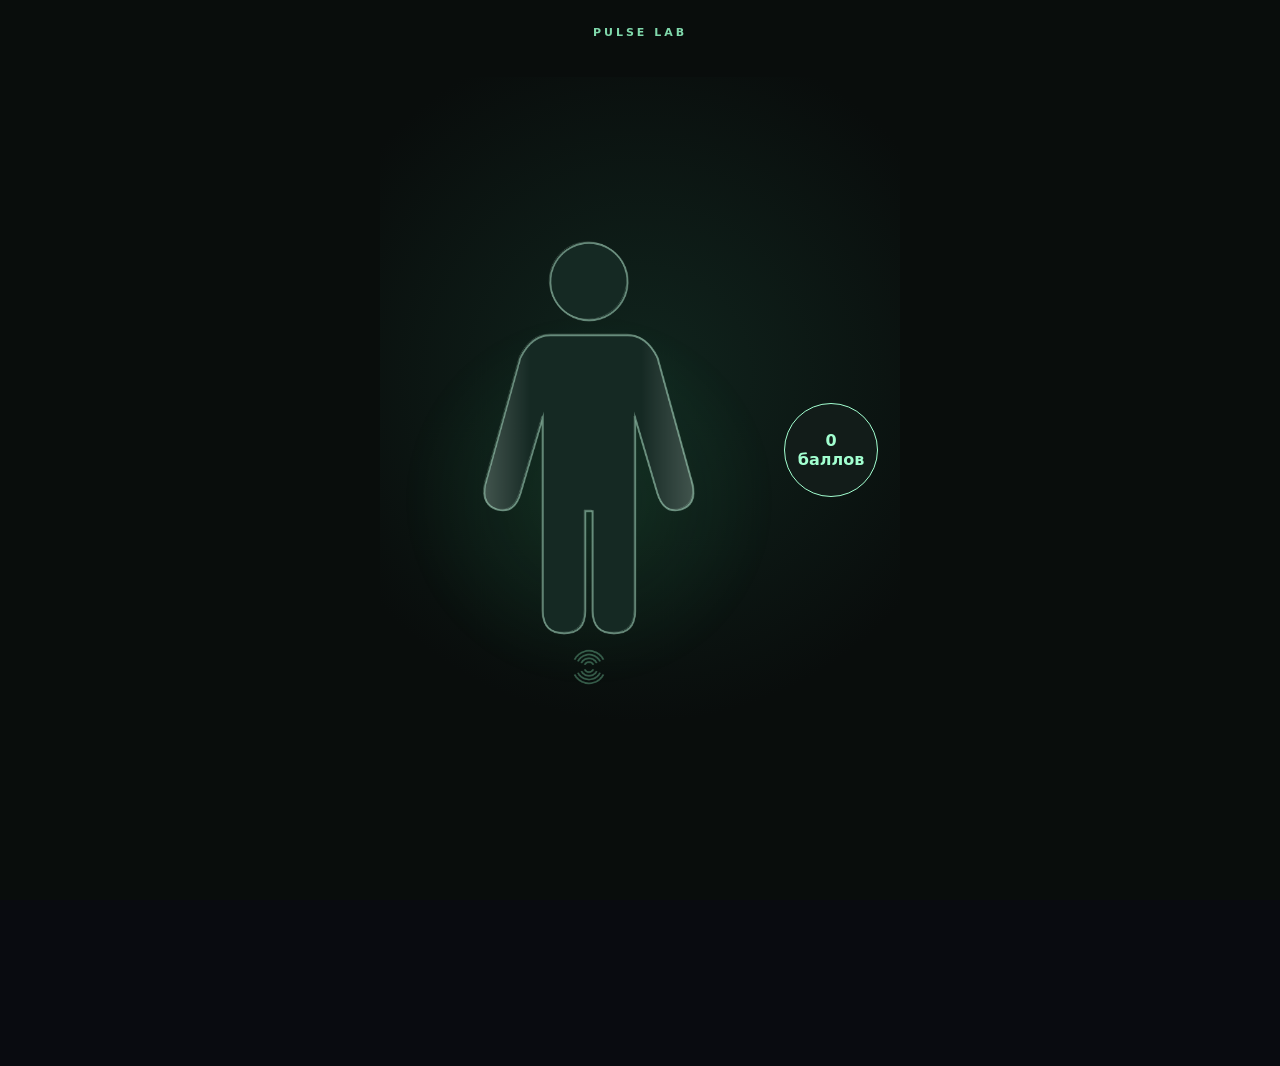
==== commit 4e72cc31: "Publish staple2.0ii-api from schedule preview" ====
--- a/public/index.html
+++ b/public/index.html
@@ -1,6 +1,6 @@
 <!doctype html><html lang="ru"><head>
 <meta charset="utf-8"><meta name="viewport" content="width=device-width,initial-scale=1,viewport-fit=cover">
-<meta name="theme-color" content="#0e1117"><meta name="robots" content="noindex,nofollow"><title>Pulse Dashboard</title><link rel="icon" type="image/png" sizes="192x192" href="/icons/pulse-lab-192.png"><link rel="apple-touch-icon" sizes="180x180" href="/icons/pulse-lab-180.png"><link rel="manifest" href="./manifest.json"><meta name="apple-mobile-web-app-capable" content="yes"><meta name="apple-mobile-web-app-status-bar-style" content="black-translucent"><meta name="apple-mobile-web-app-title" content="Pulse"><meta name="mobile-web-app-capable" content="yes">
+<meta name="theme-color" content="#0e1117"><meta name="robots" content="noindex,nofollow"><title>Pulse Dashboard</title><link rel="manifest" href="./manifest.json"><meta name="apple-mobile-web-app-capable" content="yes"><meta name="apple-mobile-web-app-status-bar-style" content="black-translucent"><meta name="apple-mobile-web-app-title" content="Pulse"><meta name="mobile-web-app-capable" content="yes">
 <style>
 *{box-sizing:border-box}html,body{min-height:100%;background:#090b10}body{margin:0;color:#f4f6fa;font-family:Inter,system-ui,-apple-system,"Segoe UI",sans-serif}.app{max-width:520px;min-height:100vh;margin:auto;padding:calc(24px + env(safe-area-inset-top)) 18px calc(145px + env(safe-area-inset-bottom));background:linear-gradient(180deg,#11151e,#090b10 55%)}.hidden{display:none!important}header{display:flex;justify-content:space-between;align-items:center;margin-bottom:20px}.eyebrow{font-size:11px;letter-spacing:3px;color:#8f9aab}h1{font-size:26px;margin:5px 0}.avatar{width:44px;height:44px;border:0;border-radius:14px;background:#f2f5f9;color:#11151e;display:grid;place-items:center;font-weight:800}.profile-wrap{position:relative}.profile-menu{position:absolute;right:0;top:52px;z-index:90;width:190px;background:#171c25;border:1px solid #343d4c;border-radius:14px;padding:7px;box-shadow:0 20px 50px #0009}.profile-menu button{width:100%;border:0;background:transparent;color:#e5eaf1;text-align:left;padding:11px;border-radius:9px}.hero{display:flex;align-items:center;justify-content:space-between;padding:20px;border:1px solid #2a3140;border-radius:22px;background:linear-gradient(135deg,#1d2431,#121720)}.hero span{display:block;color:#8994a6;font-size:13px}.hero strong{display:block;font-size:20px;margin-top:5px}.score{width:76px;height:76px;border-radius:50%;border:7px solid #dce7f7;display:flex;flex-direction:column;align-items:center;justify-content:center}.score b{font-size:23px}.score small{font-size:9px;color:#8994a6}.stats{display:grid;grid-template-columns:repeat(3,1fr);gap:10px;margin:14px 0}.stats article,.panel,.settings-card{background:#121720;border:1px solid #242b38;border-radius:18px;padding:15px}.stats article{min-height:70px;display:flex;justify-content:center;flex-direction:column}.stats span{display:block;color:#8994a6;font-size:11px}.stats b{display:block;font-size:18px;margin-top:7px}.clickable{cursor:pointer}.panel,.settings-card{margin-top:12px}.panel-title,.modal-head{display:flex;align-items:center;justify-content:space-between;gap:12px}.panel-title h2,.settings-card h2{font-size:16px;margin:0}.panel-title>span{font-size:11px;color:#8994a6}.task-row{display:grid;grid-template-columns:minmax(0,1fr);align-items:center;gap:10px;padding:13px 0;border-bottom:1px solid #252b36;cursor:pointer}.task-row:last-child{border-bottom:0}.task-text{font-size:14px;overflow-wrap:anywhere}.task-text small{font-size:10px;color:#aeb8c7}.delete-btn{width:34px;height:34px;border:0;background:transparent;color:#667181;font-size:16px}.empty{color:#778292;text-align:center;padding:24px 5px 10px;font-size:13px}.urgent{animation:pulseDanger 2.6s ease-in-out infinite}.urgent .countdown{color:#ff8e9e}.urgent .task-text small{color:#ff8e9e;font-weight:800}@keyframes pulseDanger{0%,100%{box-shadow:0 0 0 rgba(255,70,90,0);background:#121720}50%{box-shadow:0 0 20px rgba(255,70,90,.20);background:#24171c}}.chart{height:125px;display:flex;align-items:flex-end;gap:10px;padding-top:20px}.chart div{flex:1;background:linear-gradient(#eef3fb,#6f7c90);border-radius:7px 7px 3px 3px;min-height:5px}.days{display:flex;justify-content:space-between;color:#697486;font-size:10px;margin-top:8px}.streak-row{margin-top:14px;color:#9aa6b8;font-size:11px}.primary,.secondary,.danger-btn{border:0;border-radius:10px;padding:10px 13px;font-weight:700}.primary{background:#e8eef8;color:#11151e}.secondary{background:#29313d;color:#dfe6ef}.danger-btn{background:#3a2026;color:#ffdfe5}.task-summary,.project-summary{display:grid;grid-template-columns:repeat(3,1fr);gap:10px;margin-bottom:12px}.task-summary div,.project-summary div{background:#121720;border:1px solid #242b38;border-radius:16px;padding:14px}.task-summary span,.project-summary span{display:block;color:#8994a6;font-size:10px}.task-summary b,.project-summary b{display:block;font-size:20px;margin-top:7px}.task-filters{display:flex;gap:7px;overflow:auto;padding:2px 0 5px;margin-bottom:6px}.filter-btn{white-space:nowrap;border:1px solid #293241;background:#121720;color:#8994a6;border-radius:10px;padding:8px 11px;font-size:11px}.filter-btn.active{background:#e8eef8;color:#11151e;border-color:#e8eef8;font-weight:700}.full-task-card{background:#121720;border:1px solid #242b38;border-radius:17px;padding:14px;margin-top:10px;cursor:pointer}.full-task-card.done{border-left:4px solid #4bb879;background:linear-gradient(90deg,rgba(75,184,121,.09),#121720 35%)}.full-task-card.done h3{color:#58d58d;text-decoration:none}.full-task-card.deleted{opacity:.7;border-style:dashed}.full-task-top{display:grid;grid-template-columns:minmax(0,1fr) auto;gap:9px}.full-task-card h3{font-size:14px;margin:1px 0 4px}.full-task-card p{color:#8994a6;font-size:11px;line-height:1.45;margin:5px 0}.time-info{font-size:9px;color:#788496;margin-top:7px}.countdown{display:block;font-size:10px;font-weight:700;color:#cdd7e5;margin-top:5px}.countdown.overdue{color:#ff9cab}.project-badge{display:inline-block;margin-top:6px;padding:5px 8px;border-radius:8px;background:#243b58;color:#9dccff;font-size:10px;font-weight:800;cursor:pointer}.focus-total{display:inline-block;margin-top:8px;padding:6px 9px;border-radius:9px;background:#211b37;color:#d9c8ff;font-size:10px;font-weight:800}.done-report{margin-top:8px;padding:10px;border-radius:10px;background:#14271e;color:#bde8cd;font-size:11px;line-height:1.5}.done-meta{margin-top:7px;color:#8eb89e;font-size:10px}.task-card-actions{display:flex;gap:5px}.task-card-actions button{border:0;border-radius:7px;background:#252c38;color:#cbd3df;padding:6px 8px;font-size:10px}.task-card-actions .delete{background:#342126;color:#ffb8c2}.project-card{background:#121720;border:1px solid #242b38;border-left:4px solid #d9a928;border-radius:18px;padding:16px;margin-top:12px}.project-card.overdue{border-left-color:#d65764}.project-card.done{border-left-color:#4bb879}.project-card.flash{animation:flash 1.5s ease}@keyframes flash{50%{box-shadow:0 0 26px rgba(124,183,255,.42)}}.project-card-head{display:flex;justify-content:space-between;gap:12px}.project-card h3{margin:0;font-size:16px}.project-card p{color:#8994a6;font-size:12px;line-height:1.45;margin:8px 0 14px}.project-progress{height:8px;background:#252c38;border-radius:10px;overflow:hidden}.project-progress i{display:block;height:100%;background:#dce7f7}.project-meta{display:flex;justify-content:space-between;color:#8994a6;font-size:10px;margin-top:8px}.project-actions{display:flex;gap:7px}.mini-btn{border:0;background:#252c38;color:#cbd3df;border-radius:8px;padding:7px 9px;font-size:11px}.settings-card p,.settings-card small,.muted{color:#8994a6;line-height:1.5}.settings-card strong{display:block;font-size:22px;margin:8px 0}.wide{width:100%;margin-top:6px}.history-list{display:grid;gap:9px;margin-top:12px}.history-item{border:1px solid #2a3340;border-left:4px solid #94a0b0;border-radius:12px;padding:11px;background:#10151d}.history-item.green{border-left-color:#5bd18d}.history-item.blue{border-left-color:#7cb7ff}.history-item.yellow{border-left-color:#e8bd5d}.history-item.red{border-left-color:#ff7385}.history-item.violet{border-left-color:#b894ff}.history-item b{display:block;font-size:12px}.history-item small{display:block;color:#8994a6;font-size:9px;margin-top:4px}.history-item p{margin:6px 0 0;color:#cbd3df;font-size:11px}.bottom-nav{position:fixed;z-index:50;left:50%;bottom:0;transform:translateX(-50%);width:min(520px,100%);display:grid;grid-template-columns:repeat(4,1fr);padding:12px 8px calc(12px + env(safe-area-inset-bottom));background:rgba(14,17,23,.97);border-top:1px solid #252b36;backdrop-filter:blur(16px)}.bottom-nav button{border:0;background:none;color:#8b95a5;display:flex;flex-direction:column;align-items:center;justify-content:center;gap:5px;font-size:9px;min-height:48px}.bottom-nav svg{width:23px;height:23px;fill:none;stroke:currentColor;stroke-width:1.8}.bottom-nav .active{color:#dfe5ef}.add-nav{color:#fff!important;justify-content:center}.add-nav .plus{width:34px;height:34px;border-radius:11px;background:#edf2f8;color:#11151e;display:grid;place-items:center;font-size:25px;line-height:1;margin:0;box-shadow:none}.modal{position:fixed;inset:0;z-index:1000;display:flex;align-items:center;justify-content:center;padding:20px;background:#000b;backdrop-filter:blur(5px)}.modal-card{width:min(440px,100%);max-height:90vh;overflow:auto;padding:18px;background:#171c25;border:1px solid #343d4c;border-radius:20px}.modal-card{position:relative}.modal-head h3{margin:0;padding-right:54px}.modal-head button{border:0;background:none;color:#8792a3;font-size:23px}#taskDetailModal .modal-head{min-height:48px;align-items:flex-start}#detailClose{position:absolute;top:12px;right:12px;width:44px;height:44px;border-radius:14px!important;background:#252c38!important;color:#dfe5ef!important;font-size:30px!important;line-height:1!important;display:grid;place-items:center;padding:0!important}#taskDetailModal .detail-grid{margin-top:14px}.modal-card input,.modal-card textarea,.modal-card select{width:100%;padding:13px;border-radius:12px;border:1px solid #3a4352;background:#0d1118;color:#fff;color-scheme:dark}.modal-card input{margin:14px 0}.modal-card textarea{min-height:92px;resize:vertical;margin:0 0 15px}.modal-card select{margin:0 0 15px}.modal-card input[type=datetime-local]{margin:0 0 12px}.field-label{display:block;color:#a3adbc;font-size:12px;margin:5px 0 8px}.actions{display:flex;justify-content:flex-end;gap:9px;margin-top:14px}.detail-grid{display:grid;grid-template-columns:minmax(0,1fr) 120px;gap:14px}.detail-focus{border:1px solid #654da2;background:radial-gradient(circle at 50% 30%,rgba(184,148,255,.22),#1c1830);color:#eee7ff;border-radius:16px;padding:12px;text-align:center;min-height:112px;display:flex;flex-direction:column;justify-content:center;align-items:center;animation:focusPulse 2.2s ease-in-out infinite}.detail-focus.running{animation:none;background:#14271e;border-color:#4b9b6b}.detail-focus b{font-size:14px}.detail-focus small{font-size:9px;color:#c9baf0;margin-top:5px}.detail-focus span{font-size:12px;font-weight:800;margin-top:6px}@keyframes focusPulse{0%,100%{box-shadow:0 0 0 rgba(184,148,255,0)}50%{box-shadow:0 0 28px rgba(184,148,255,.36)}}.notes-head{display:flex;justify-content:space-between;align-items:center;margin-top:16px}.notes-head h4{margin:0}.notes-list{display:grid;gap:8px;margin-top:9px}.note{background:#10151c;border:1px solid #2a3340;border-radius:12px;padding:10px}.note small{color:#8994a6;font-size:9px}.note p{font-size:12px;line-height:1.5;margin:6px 0;white-space:pre-wrap}.note-actions{display:flex;gap:7px}.note-actions button{border:0;background:#252c38;color:#cbd3df;border-radius:7px;padding:6px 8px;font-size:9px}.note-actions .delete{background:#342126;color:#ffb8c2}.focus-overlay{position:fixed;inset:0;z-index:1500;background:#000c;display:grid;place-items:center;padding:20px;backdrop-filter:blur(8px)}.focus-box{width:min(400px,100%);background:#151b25;border:1px solid #354154;border-radius:24px;padding:24px;text-align:center}.focus-box h2{font-size:18px}.focus-clock{font-size:44px;font-weight:800;letter-spacing:2px;margin:28px 0}.focus-actions{display:flex;justify-content:center;gap:10px}@media(min-width:700px){body{padding:35px}.app{border-radius:28px}}@media(min-width:1100px){.app{max-width:900px}.bottom-nav{width:min(900px,100%)}.panel{padding:20px}}@media(min-width:2000px){.app{max-width:1500px;padding:46px 50px 190px}.bottom-nav{width:min(1500px,100%)}h1{font-size:38px}.stats article{min-height:110px}.stats span{font-size:16px}.stats b{font-size:30px}.panel{padding:28px}.panel-title h2{font-size:24px}.task-text,.full-task-card h3{font-size:19px}.chart{height:220px}.modal-card{width:min(700px,100%);font-size:18px}.focus-box{width:min(620px,100%)}.focus-clock{font-size:74px}}@media(min-width:3200px){.app{max-width:2300px;padding:70px 80px 250px}.bottom-nav{width:min(2300px,100%)}h1{font-size:54px}.eyebrow{font-size:18px}.hero{padding:46px}.hero strong{font-size:44px}.stats article{min-height:150px}.stats span{font-size:22px}.stats b{font-size:46px}.panel{padding:38px;border-radius:30px}.panel-title h2{font-size:34px}.task-text,.full-task-card h3,.project-card h3{font-size:27px}.chart{height:320px}.bottom-nav button{font-size:20px}.bottom-nav svg{width:42px;height:42px}}
 
@@ -143,7 +143,7 @@
 #pulseExtraView .pulse-screen>.pulse-graph svg{display:block!important;width:100%!important;height:auto!important;min-height:155px!important;max-height:none!important}
 #pulseExtraView .pulse-screen>.pulse-graph .pulse-small{position:static!important;display:block!important;line-height:1.5!important}
 #pulseExtraView .pulse-screen>.pulse-entry.pulse-card{position:relative!important;flex:none!important}
-</style><style>#pulseIncome .pulse-income-kpis{display:grid;grid-template-columns:1.2fr .9fr .9fr;gap:8px;margin:14px 0 12px}#pulseIncome .pulse-income-kpi{min-width:0;padding:12px 9px;border:1px solid #34455d;border-radius:14px;background:linear-gradient(140deg,#182334,#101622)}#pulseIncome .pulse-income-kpi-main{border-color:#2fbd80;background:linear-gradient(140deg,#11583e,#122b2b)}#pulseIncome .pulse-income-kpi small{display:block;color:#a5b5c7;font-size:11px;margin-bottom:5px}#pulseIncome .pulse-income-kpi strong{display:block;color:#f4fff9;font-size:clamp(15px,4vw,24px);white-space:nowrap;overflow:hidden;text-overflow:ellipsis}#pulseIncome .pulse-graph,#pulseExtraView .pulse-graph{position:relative;overflow:visible;border:1px solid #33465c;border-radius:16px;padding:10px;background:linear-gradient(160deg,#141b2c,#0c1720 65%,#17152a)}.pulse-income-point{cursor:pointer;outline:none}.pulse-income-point:focus{stroke:#fff;stroke-width:3}.pulse-income-tooltip{position:absolute;z-index:4;top:12px;right:12px;pointer-events:none;padding:9px 12px;border:1px solid #5d768e;border-radius:11px;background:#101c2cf5;color:#eaf8ff;box-shadow:0 8px 24px #0008;font-size:12px}.pulse-income-tooltip b{display:block;color:#6affad;font-size:17px;margin:3px 0}#pulseIncome .pulse-actions button:first-child{background:#23e68b;color:#071c15;border-color:#23e68b;font-weight:700}@media(max-width:380px){#pulseIncome .pulse-income-kpi{padding:9px 6px}#pulseIncome .pulse-income-kpi strong{font-size:15px}}</style><style>.task-origin,.task-timer{display:block}.task-type.daily{color:#6ae4a0}.task-type.project{color:#79afff}.task-type.solo{color:#ffbd63}input[type=date],input[type=time],input[type=datetime-local]{min-width:0;max-width:100%;box-sizing:border-box}.task-summary>div{min-width:0}#planBar{width:100%}.calendar-box details{padding:10px;overflow-wrap:anywhere}</style></head><body><main class="app">
+</style><style>#pulseIncome .pulse-income-kpis{display:grid;grid-template-columns:1.2fr .9fr .9fr;gap:8px;margin:14px 0 12px}#pulseIncome .pulse-income-kpi{min-width:0;padding:12px 9px;border:1px solid #34455d;border-radius:14px;background:linear-gradient(140deg,#182334,#101622)}#pulseIncome .pulse-income-kpi-main{border-color:#2fbd80;background:linear-gradient(140deg,#11583e,#122b2b)}#pulseIncome .pulse-income-kpi small{display:block;color:#a5b5c7;font-size:11px;margin-bottom:5px}#pulseIncome .pulse-income-kpi strong{display:block;color:#f4fff9;font-size:clamp(15px,4vw,24px);white-space:nowrap;overflow:hidden;text-overflow:ellipsis}#pulseIncome .pulse-graph,#pulseExtraView .pulse-graph{position:relative;overflow:visible;border:1px solid #33465c;border-radius:16px;padding:10px;background:linear-gradient(160deg,#141b2c,#0c1720 65%,#17152a)}.pulse-income-point{cursor:pointer;outline:none}.pulse-income-point:focus{stroke:#fff;stroke-width:3}.pulse-income-tooltip{position:absolute;z-index:4;top:12px;right:12px;pointer-events:none;padding:9px 12px;border:1px solid #5d768e;border-radius:11px;background:#101c2cf5;color:#eaf8ff;box-shadow:0 8px 24px #0008;font-size:12px}.pulse-income-tooltip b{display:block;color:#6affad;font-size:17px;margin:3px 0}#pulseIncome .pulse-actions button:first-child{background:#23e68b;color:#071c15;border-color:#23e68b;font-weight:700}@media(max-width:380px){#pulseIncome .pulse-income-kpi{padding:9px 6px}#pulseIncome .pulse-income-kpi strong{font-size:15px}}</style><style>.task-origin,.task-timer{display:block}.task-type.daily{color:#6ae4a0}.task-type.project{color:#79afff}.task-type.solo{color:#ffbd63}input[type=date],input[type=time],input[type=datetime-local]{min-width:0;max-width:100%;box-sizing:border-box}.task-summary>div{min-width:0}#planBar{width:100%}.calendar-box details{padding:10px;overflow-wrap:anywhere}</style><link rel="stylesheet" href="./schedule.css"></head><body><main class="app">
 <section id="homeView"><header><div><span class="eyebrow">PULSE</span><h1>Мой дашборд</h1></div><div class="profile-wrap"><button id="profileBtn" class="avatar">VK</button><div id="profileMenu" class="profile-menu hidden"><button id="profileSettings">Настройки</button><button id="profileHistory">История</button></div></div></header>
 <section class="liquid-panel" id="liquidWidget" aria-labelledby="liquidTitle">
 <div class="liquid-top"><div><span class="liquid-kicker">PULSE LAB · LIQUID MOTION</span><h2 id="liquidTitle">Живая статистика</h2></div><span class="liquid-tag">Демо</span></div>
@@ -159,7 +159,7 @@
 <section class="panel"><div class="panel-title"><h2>Активность</h2><span>7 дней</span></div><div id="activityChart" class="chart"></div><div id="activityDays" class="days"></div><div class="streak-row">🔥 Серия: <b id="streakDays">0</b> дней</div></section></section>
 <section id="tasksView" class="hidden"><header><div><span class="eyebrow">PULSE</span><h1>Задачи</h1></div><button id="addFullTaskBtn" class="primary">+ Задача</button></header><div class="task-summary"><div><span>Всего</span><b id="tasksTotal">0</b></div><div><span>Срочно</span><b id="tasksUrgent">0</b></div><div><span>Сегодня</span><b id="tasksDone">0</b></div><div><span>Прогресс</span><b id="planCount"></b><progress id="planBar"></progress></div></div><div class="task-filters"><button class="filter-btn active" data-filter="today">Сегодня</button><button class="filter-btn" data-filter="all">Все</button><button class="filter-btn" data-filter="urgent">Срочно</button><button class="filter-btn" data-filter="future">Календарь</button><button class="filter-btn" data-filter="done">Готово</button><button class="filter-btn" data-filter="overdue">Просроченные</button><button class="filter-btn" data-filter="deleted">Удалённые</button></div><div id="pulseTaskCalendar" class="pulse-calendar hidden"><label>Задачи на дату</label><input type="date" id="pulseTaskDate"></div><div id="fullTaskList"></div><div id="fullTaskEmpty" class="empty hidden">Задач по этому фильтру нет.</div></section>
 <section id="projectsView" class="hidden"><header><div><span class="eyebrow">PULSE</span><h1>Проекты</h1></div><button id="addProjectBtn" class="primary">+ Проект</button></header><div class="project-summary project-filters"><button class="project-filter-btn" data-project-filter="overdue"><span>Просроченные</span><b id="projectsOverdue">0</b></button><button class="project-filter-btn active" data-project-filter="active"><span>Активных</span><b id="projectsActive">0</b></button><button class="project-filter-btn" data-project-filter="done"><span>Завершено</span><b id="projectsDone">0</b></button></div><div id="projectList"></div><div id="projectEmpty" class="empty hidden">Проектов пока нет.</div></section>
-<section id="settingsView" class="hidden"><header><div><span class="eyebrow">PULSE</span><h1>Настройки</h1></div></header><div class="settings-card"><span class="muted">Версия</span><strong>Pulse Dashboard</strong><small>Календарь по датам, расписания ежедневных задач и подробная история просрочек.</small><p id="pulseBuildVersion">Версия: stable1.1</p><p id="pulseBuildUpdated">Дата обновления: 21.11.2026, 02:38 (Киев)</p></div><div class="settings-card"><h2>История</h2><p>Полный журнал действий Pulse.</p><button id="openHistoryBtn" class="wide primary">Открыть историю</button></div>
+<section id="settingsView" class="hidden"><header><div><span class="eyebrow">PULSE</span><h1>Настройки</h1></div></header><div class="settings-card"><span class="muted">Версия</span><strong>Pulse Dashboard</strong><small>Карусель главного экрана и расписание рабочего дня.</small><p id="pulseBuildVersion">Версия: staple2.0ii-api</p><p id="pulseBuildUpdated">Дата обновления: 24.11.2026, 04:00 (Киев)</p></div><div class="settings-card"><h2>История</h2><p>Полный журнал действий Pulse.</p><button id="openHistoryBtn" class="wide primary">Открыть историю</button></div>
 </section>
 <section id="historyView" class="hidden"><header><div><span class="eyebrow">PULSE</span><h1>История</h1></div><button id="backSettingsBtn" class="secondary">Настройки</button></header><div class="settings-card"><div class="panel-title"><h2>Журнал действий</h2><span id="historyCount"></span></div><div class="pulse-calendar"><label>События за дату</label><input type="date" id="pulseHistoryDate"><button id="pulseHistoryAll" type="button">Все события</button> <button id="lateFilter" type="button" aria-pressed="false">Просрочки</button></div><div id="historyList" class="history-list"></div></div></section>
 </main>
@@ -651,6 +651,13 @@
 function addReminderPermission(){var s=$("extReminder");if(s)s.addEventListener("change",function(){if(this.value!=="none"&&"Notification" in window&&Notification.permission==="default")Notification.requestPermission()})}
 var coreStats=stats;stats=function(){coreStats();updateScoreUI()};
 var coreActivity=activity;activity=function(){coreActivity();addActivityRanges();var a=$("activityRanges")&&$("activityRanges").querySelector("button.active");renderActivityRange(a?+a.dataset.days:7)};
+window.pulseScheduleData = {
+  candidates: homeTasks,
+  task: id => tasks.find(t => String(t.id) === String(id) && !t.deletedAt),
+  project: pname, openTask: openDetail,
+  hours: () => [extSettings.workStart, extSettings.workEnd],
+  context: () => ({ projects: projects.filter(p => !p.deletedAt).map(p => ({name:p.name,description:p.description,deadline:p.deadlineAt})), focus:focusSessions.slice(-30).map(s=>({taskId:s.taskId,duration:s.duration,startedAt:s.startedAt})) })
+};
 var coreRender=render;render=function(){ensureDailyTasks();runScoreChecks();coreRender();addSettings();if($("scoreLog"))$("scoreLog").innerHTML=scoreLogHtml();maybeReports()};
 addDailyFilter();installTaskFields();addCalendarControls();installAnimScreen();installScoreOrb();addReminderPermission();ensureDailyTasks();runScoreChecks();setInterval(function(){ensureDailyTasks();runScoreChecks();reminderCheck();maybeReports()},60000);setTimeout(function(){showAnim(false)},20);
 
@@ -905,7 +912,7 @@
 
  updateCountdowns();
 }
-const PULSE_PREVIEW_VERSION='stable1.1',PULSE_PREVIEW_BUILT_AT='2026-11-21T00:38:40.232Z';
+const PULSE_PREVIEW_VERSION='staple2.0ii-api',PULSE_PREVIEW_BUILT_AT='2026-11-24T02:00:00.000Z';
 function loadPulseBuildInfo(){
  const v=$('pulseBuildVersion'),u=$('pulseBuildUpdated');if(!v||!u)return;
  v.textContent='Версия: '+PULSE_PREVIEW_VERSION;
@@ -1077,4 +1084,4 @@
 #extRuleExtra,.pulse-modal-card{min-inline-size:0}
 #extRuleExtra input,#ruleStart,#ruleTime,#ruleEnd{display:block;box-sizing:border-box;inline-size:100%;max-inline-size:100%;min-inline-size:0;margin-inline:0;appearance:none;-webkit-appearance:none}
 #lateFilter[aria-pressed="true"]{background:#e8eef8;color:#151922}
-</style></body></html>
+</style><script src="./schedule.js"></script></body></html>
--- a/public/schedule.css
+++ b/public/schedule.css
@@ -0,0 +1,26 @@
+.pulse-deck{position:relative;overflow:hidden;margin:0 -12px;touch-action:pan-y}
+.pulse-deck>.deck-card{position:absolute;top:0;width:89%;left:5.5%;margin:0;min-width:0;transition:transform .24s ease,opacity .24s ease;max-height:min(65vh,570px);overflow:auto;overscroll-behavior-y:auto}
+.pulse-deck>.deck-current{position:relative;z-index:2;min-height:210px}
+.pulse-deck>.deck-left,.pulse-deck>.deck-right{pointer-events:none;opacity:.6}
+.pulse-deck>.deck-left{transform:translateX(calc(-100% - 7px)) scaleY(.94)}
+.pulse-deck>.deck-right{transform:translateX(calc(100% + 7px)) scaleY(.94)}
+.pulse-deck>.deck-away{visibility:hidden}
+.deck-dots{display:flex;justify-content:center}.deck-dots button{background:transparent;border:0;width:30px;height:34px}.deck-dots button::after{content:'';display:inline-block;width:6px;height:6px;border-radius:50%;background:#515b6b}.deck-dots button[aria-current=true]::after{background:#9bf1cd}
+.plan-modes{display:flex;gap:6px;margin:10px 0}.plan-modes button{flex:1}.plan-modes button[aria-pressed=true]{background:#b4f5d6;color:#12241c}
+.plan-wheel{max-height:185px;overflow:auto;scroll-snap-type:y mandatory;background:linear-gradient(#0e1219,#1b2430,#0e1219);border-radius:14px;padding-block:74px;scrollbar-width:none}
+.plan-wheel button{display:block;width:100%;height:37px;white-space:nowrap;text-overflow:ellipsis;overflow:hidden;text-align:left;background:transparent;border:1px solid transparent;border-radius:8px;color:#8994a6;scroll-snap-align:center;font:inherit;font-size:14px;padding:0 9px;transform:scale(.95)}
+.plan-wheel button.current{background:#1e3831;border-color:#48745f;color:#baf7d6;font-weight:700;transform:none}
+.plan-info{font-size:13px;color:#cbd4e1;white-space:pre-line;line-height:1.5;margin:12px 0 0}
+.plan-dialog{background:#141a24;color:#eff4fc;border:1px solid #394355;border-radius:16px;max-width:min(380px,90vw)}.plan-dialog input{width:100%;margin:8px 0}.plan-dialog::backdrop{background:#0009}
+@media(prefers-reduced-motion:reduce){.pulse-deck>.deck-card{transition:none}}
+
+.plan-task-details{margin-top:12px;font-size:13px;line-height:1.5;color:#cbd4e1}
+.plan-description,.plan-deadline{border:1px solid #343d4c;border-radius:12px;padding:9px 12px;background:#10151d}
+.plan-description strong{font-size:12px;color:#aab6c6}
+.plan-body{white-space:pre-wrap;overflow-wrap:anywhere}
+.plan-project{color:#aab6c6;overflow-wrap:anywhere}
+.plan-project:empty{display:none}
+.plan-deadline{margin-top:7px}
+.plan-deadline:not([hidden]){display:flex;align-items:baseline;justify-content:space-between;gap:4px 8px;flex-wrap:wrap}
+.plan-deadline b{font-variant-numeric:tabular-nums;white-space:nowrap}
+.plan-deadline.overdue{color:#ff899b;border-color:#784452}
